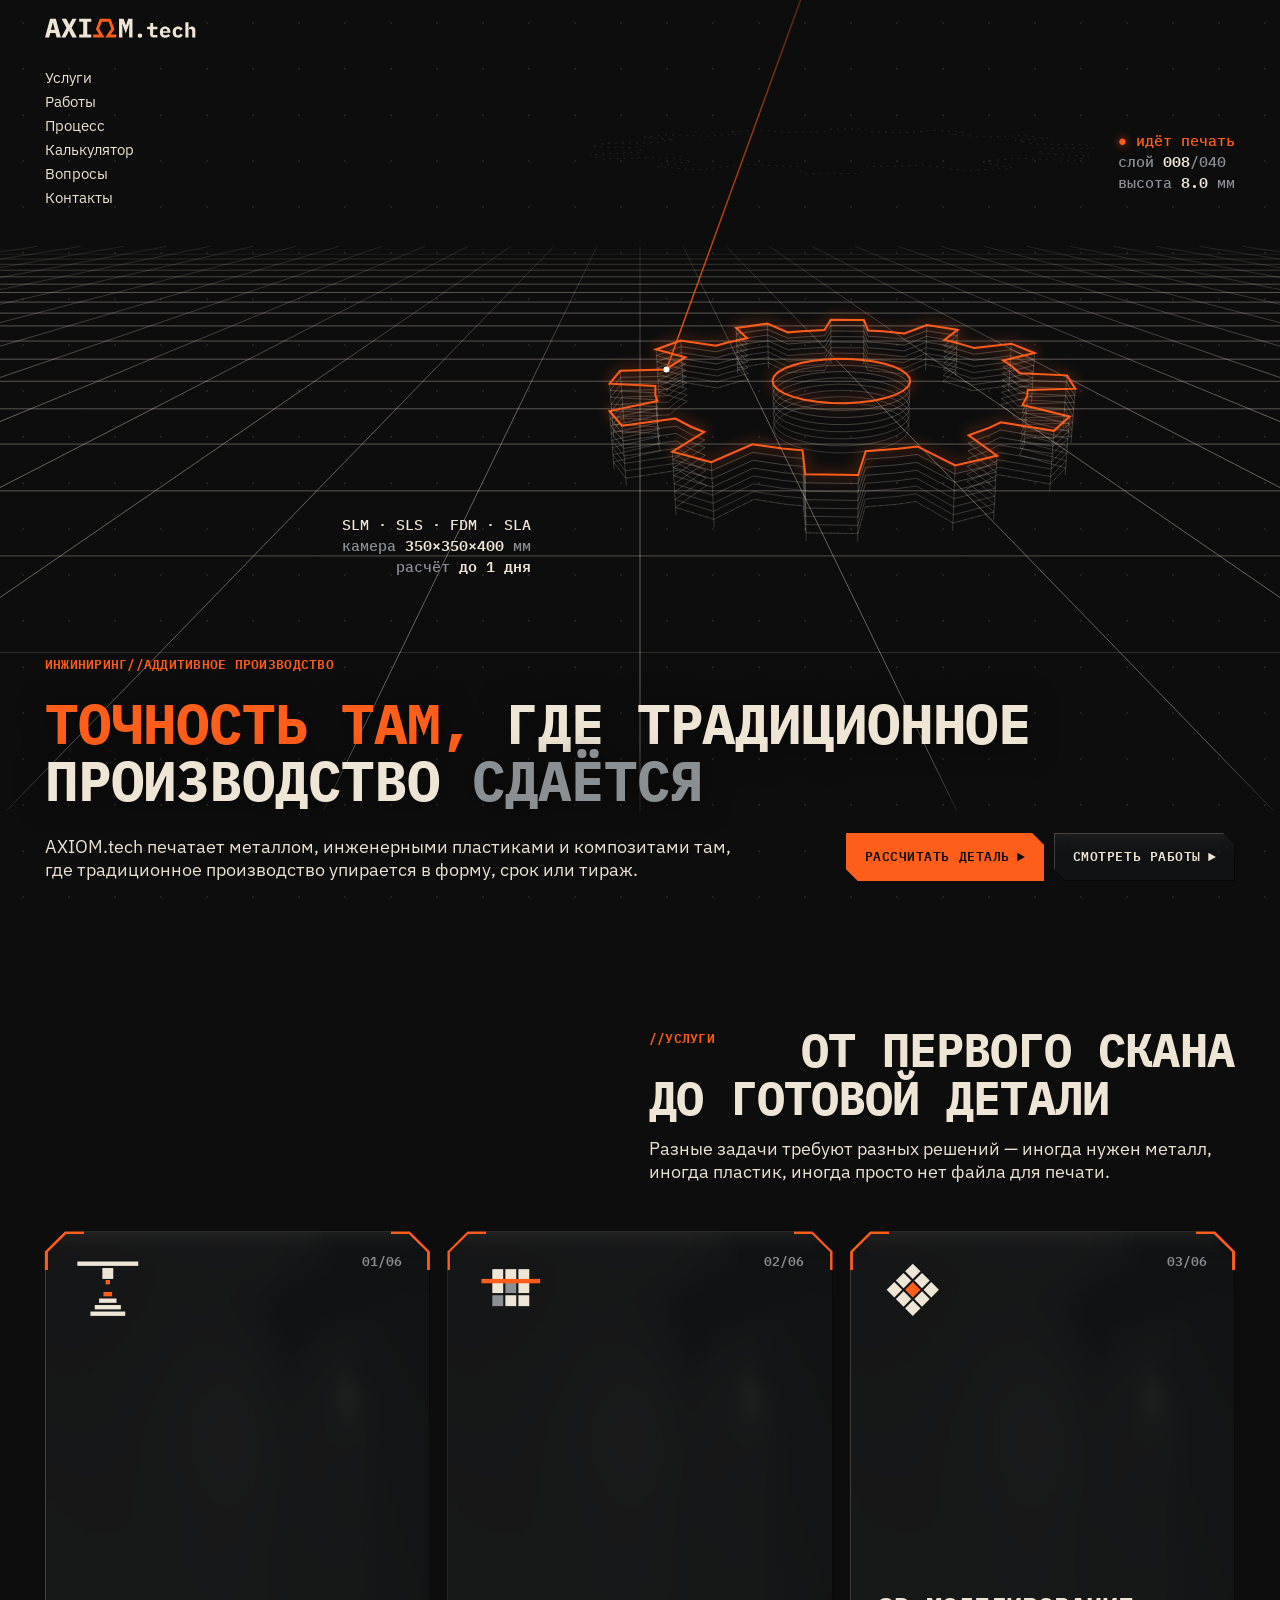
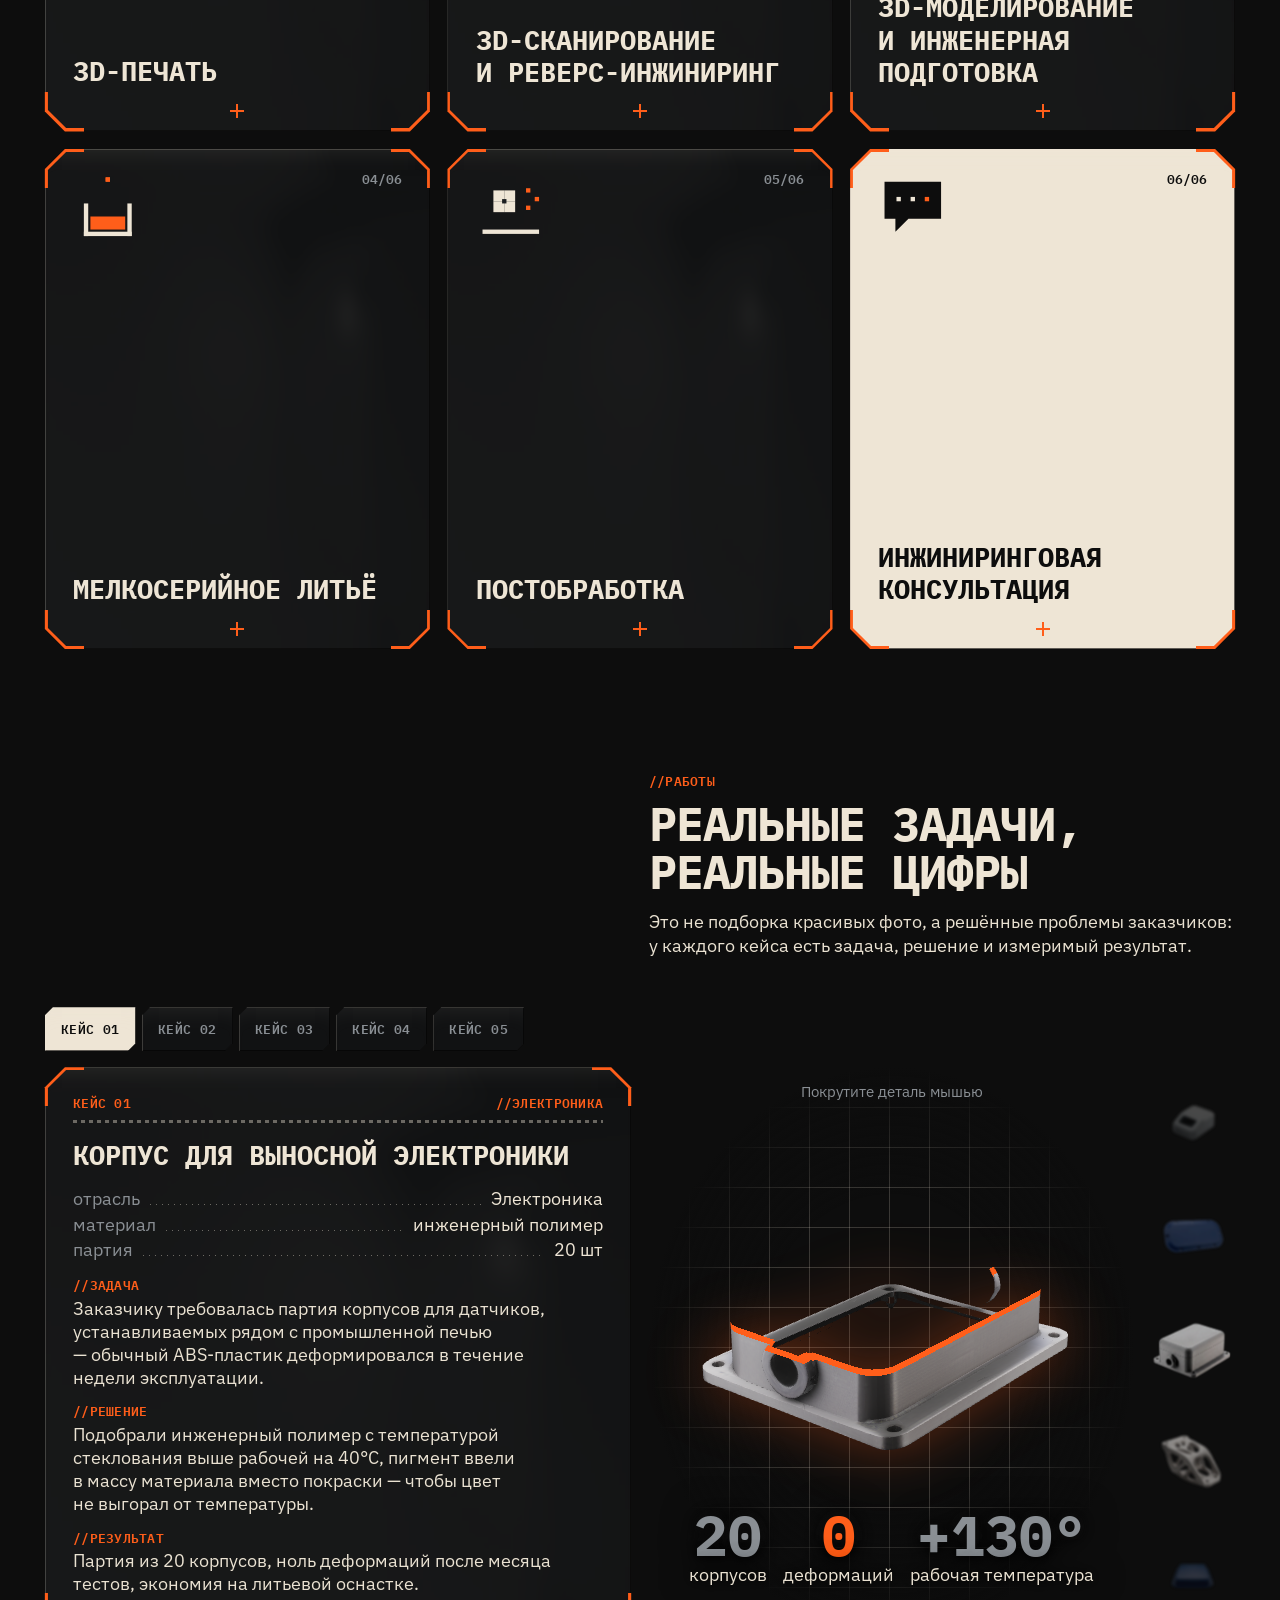
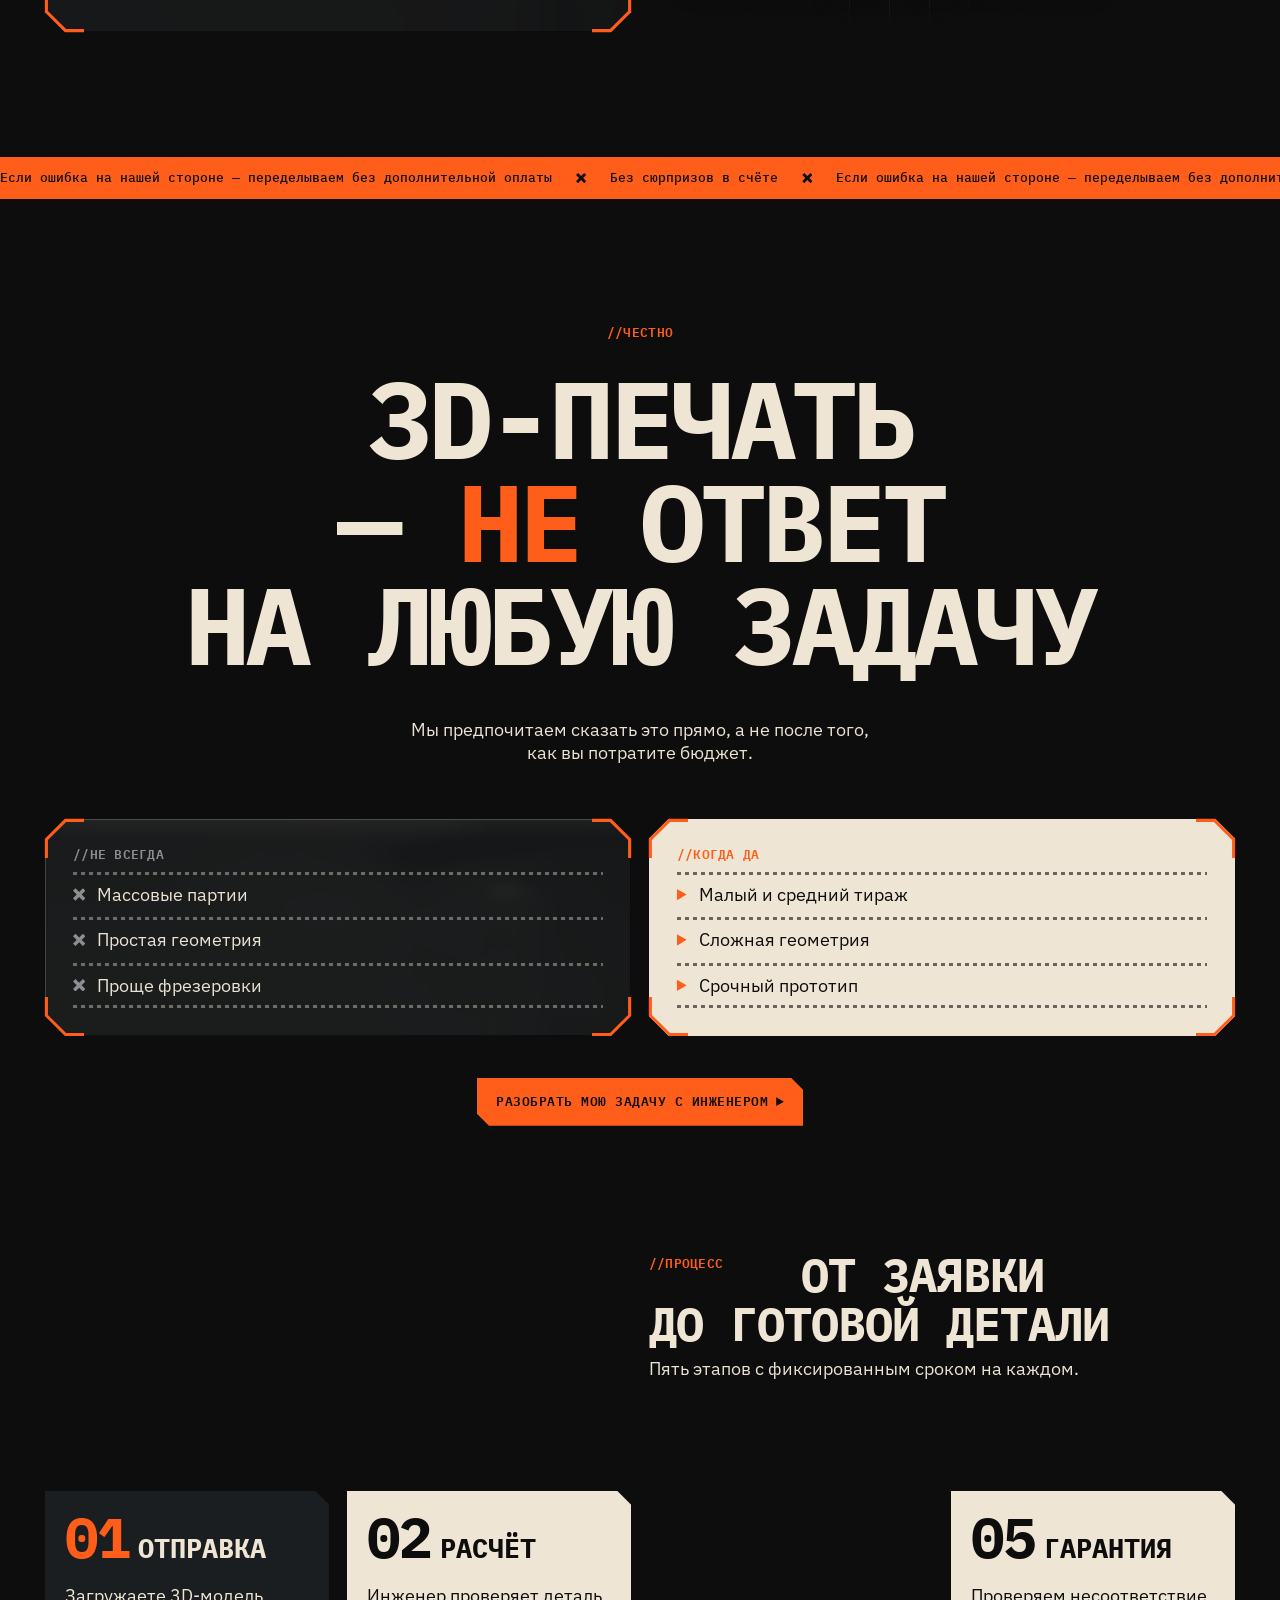
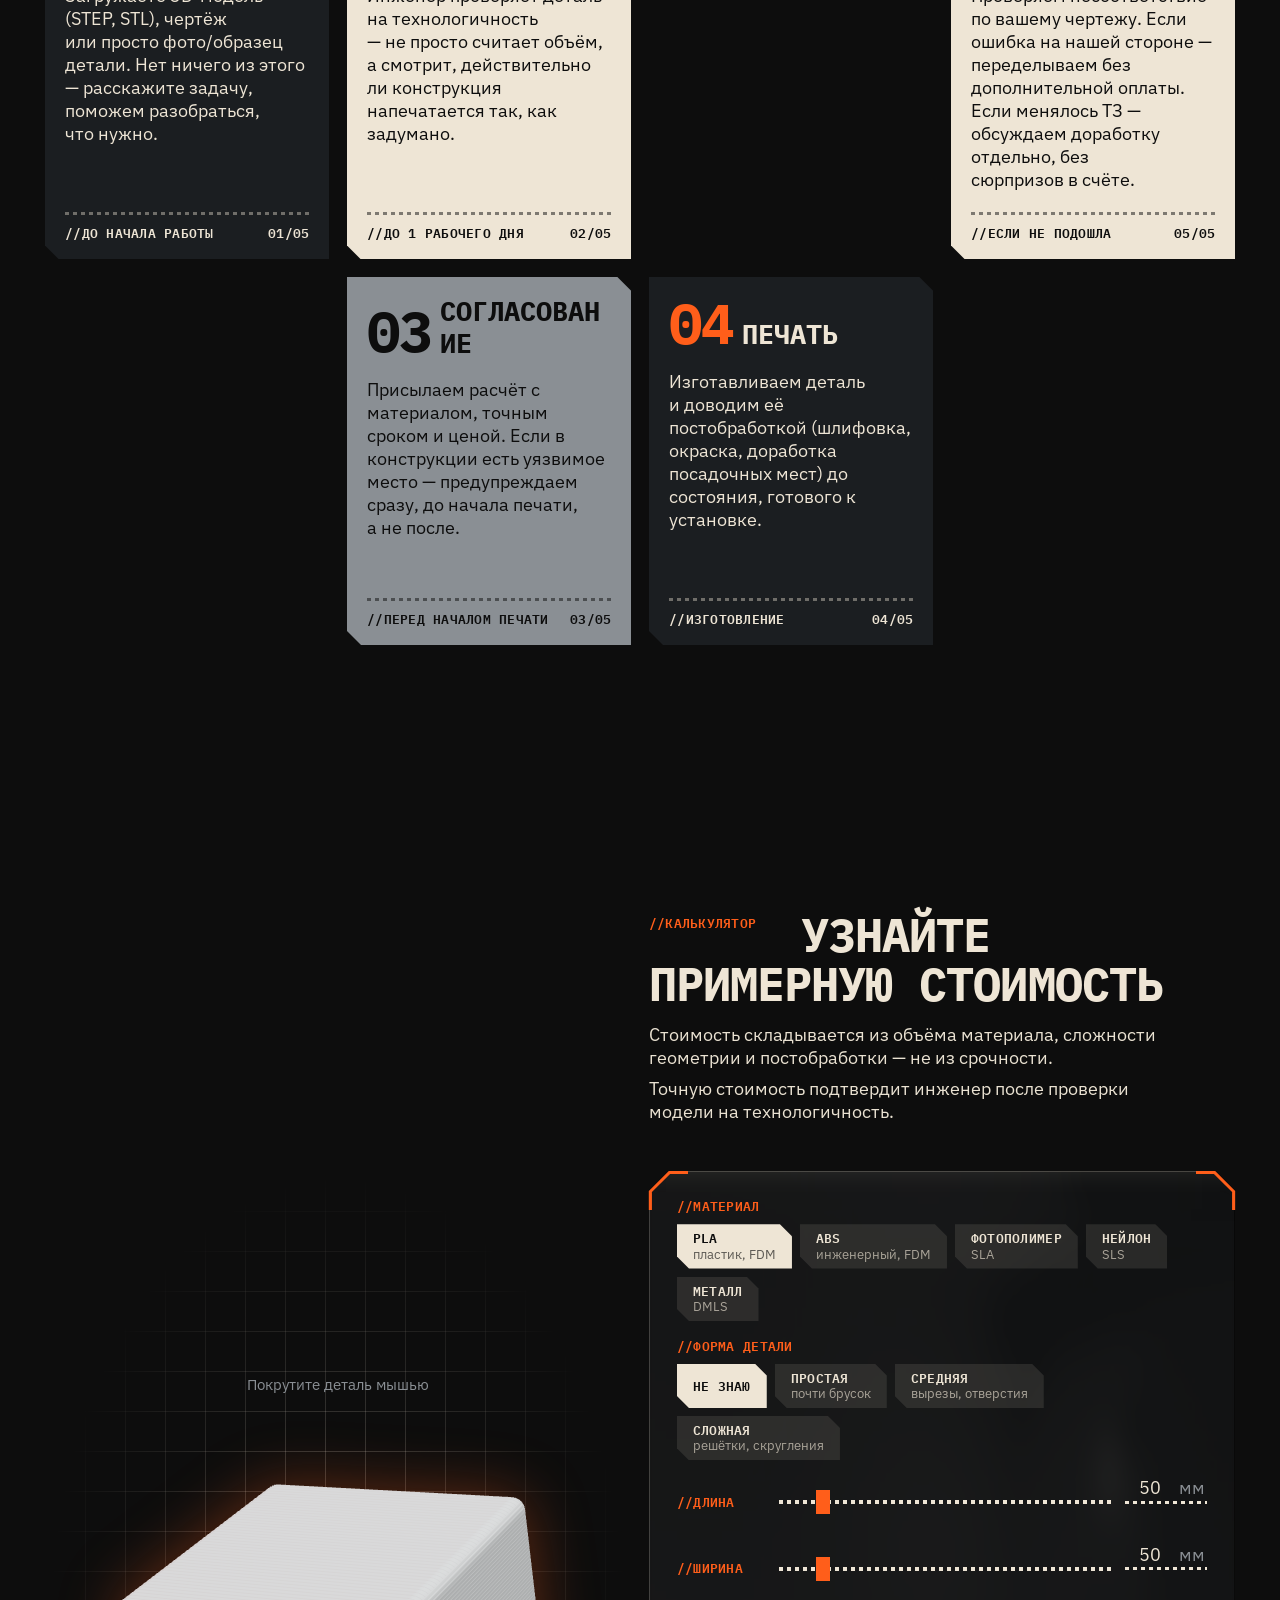
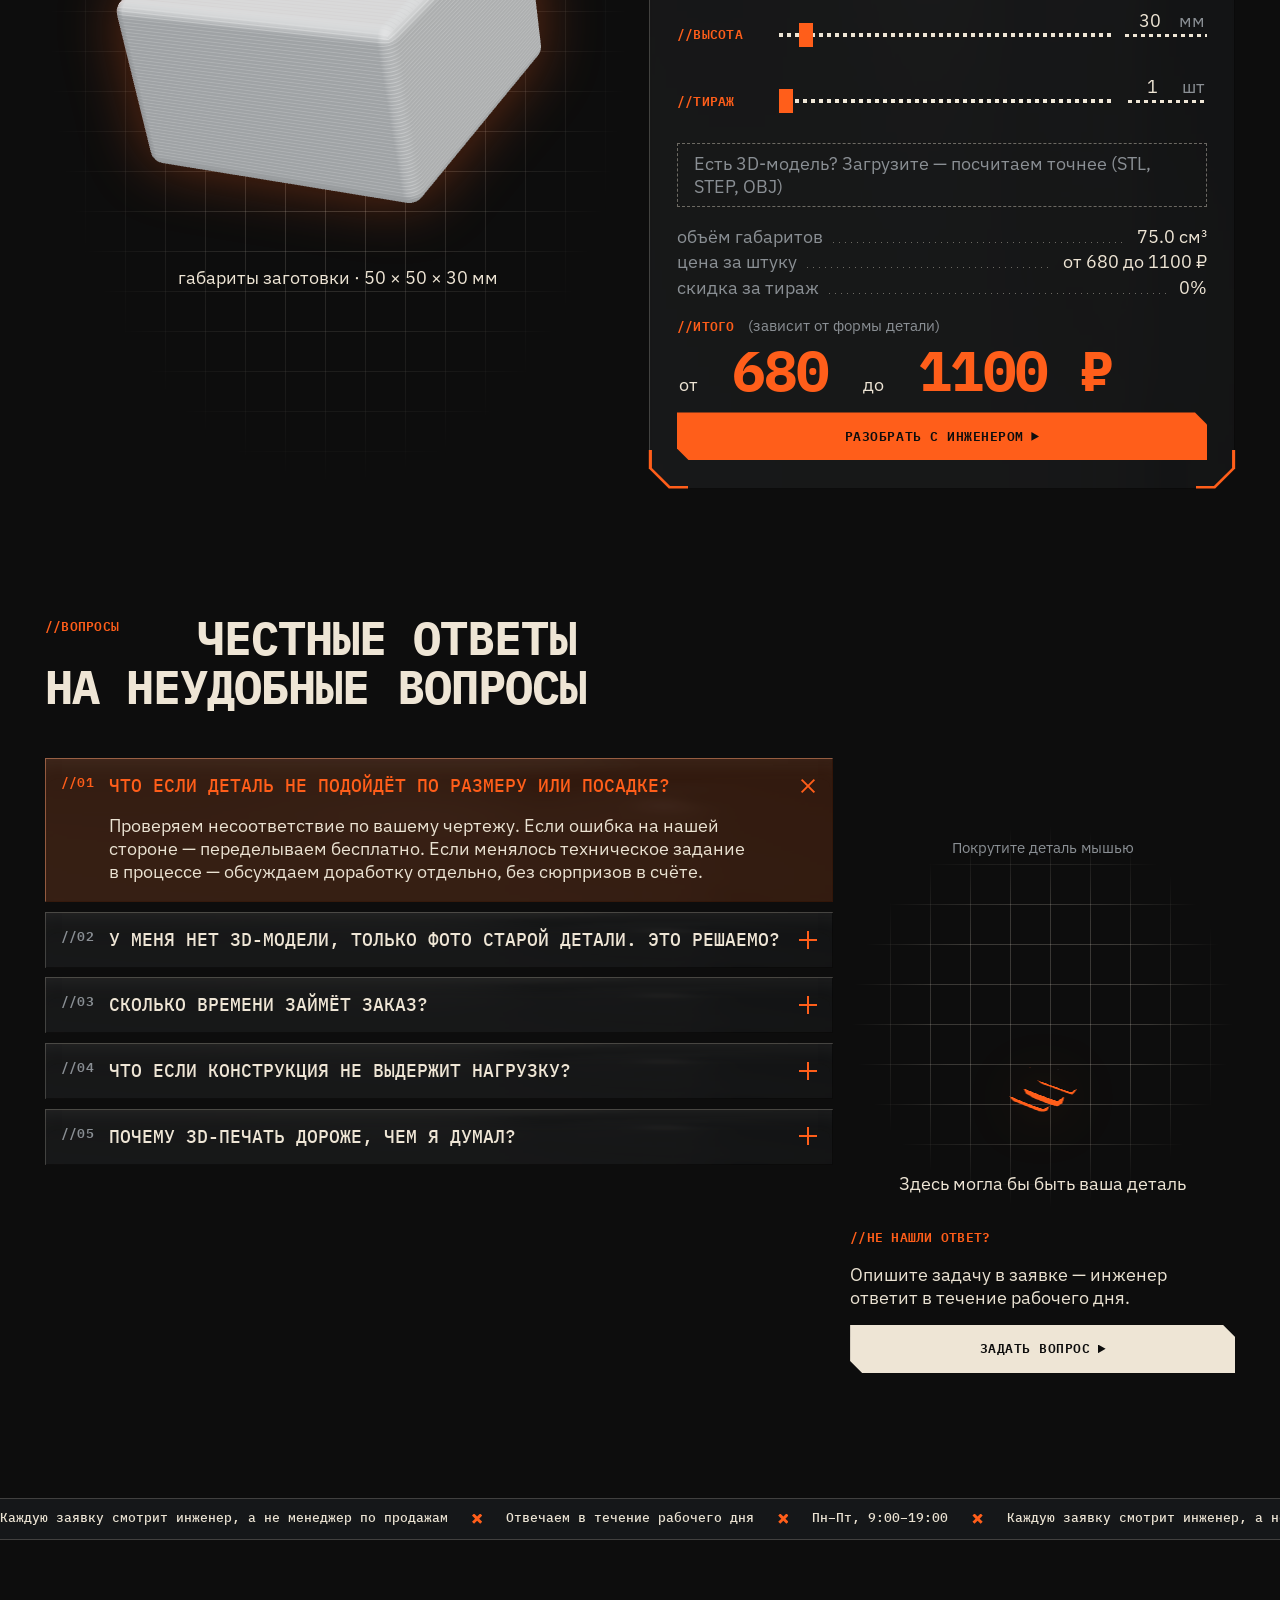
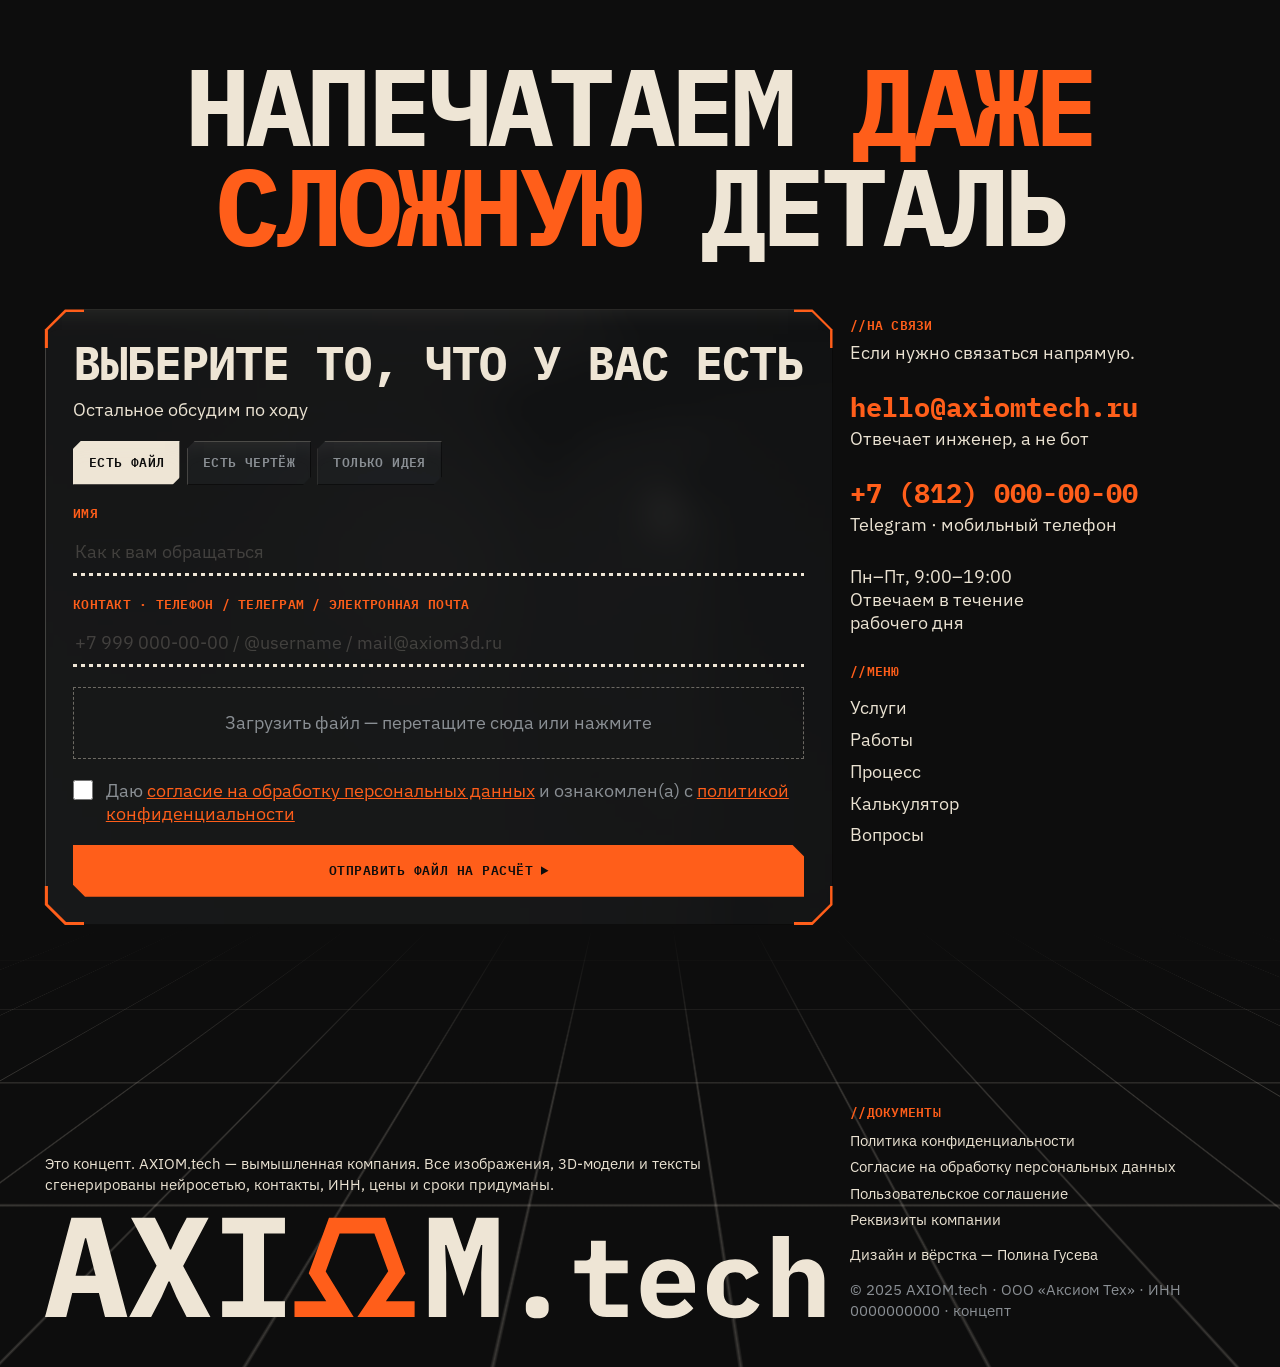
==== index.html @ 328786f1 "Square share thumbnail, smaller inactive wheel items, Lenis limit refresh - index.html/assets: Teleg" ====
<!DOCTYPE html>
<html lang="ru">
<head>
  <meta charset="utf-8">
  <meta name="viewport" content="width=device-width, initial-scale=1">
  <title>AXIOM.tech —&nbsp;3D-печать и&nbsp;аддитивное производство на&nbsp;заказ</title>
  <meta name="description" content="Печатаем металлом, инженерными пластиками и композитами там, где традиционное производство сдаётся. SLM, SLS, FDM, SLA. Расчёт за день.">
  <meta name="theme-color" content="#0d0d0d">
  <meta property="og:type" content="website">
  <meta property="og:site_name" content="AXIOM.tech">
  <meta property="og:locale" content="ru_RU">
  <meta property="og:title" content="AXIOM.tech — 3D-печать и аддитивное производство на заказ">
  <meta property="og:description" content="Печатаем металлом, инженерными пластиками и композитами там, где традиционное производство сдаётся. Расчёт за день.">
  <meta property="og:url" content="https://applehead13.github.io/axiom.tech/">
  <meta property="og:image" content="https://applehead13.github.io/axiom.tech/assets/img/og-square.png">
  <meta property="og:image:type" content="image/png">
  <meta property="og:image:width" content="300">
  <meta property="og:image:height" content="300">
  <meta name="twitter:card" content="summary">
  <meta name="twitter:image" content="https://applehead13.github.io/axiom.tech/assets/img/og-square.png">
  <link rel="icon" href="assets/favicon.ico?v=2">
  <link rel="apple-touch-icon" href="assets/img/apple-touch-icon.png?v=2">
  <link rel="preload" href="assets/fonts/plex-sans-400-cyrillic.woff2" as="font" type="font/woff2" crossorigin><link rel="preload" href="assets/fonts/plex-mono-700-cyrillic.woff2" as="font" type="font/woff2" crossorigin><link rel="stylesheet" href="assets/fonts/fonts.css">
  <link rel="stylesheet" href="css/brackets.css">
  <link rel="stylesheet" href="css/progress.css">
<link rel="stylesheet" href="lib/lenis.css">
  <link rel="stylesheet" href="css/cursor.css?v=4">
  <link rel="stylesheet" href="style.css?v=345">
  <script>document.documentElement.classList.add('js');</script>
</head>
<body>
<div class="noise" aria-hidden="true"></div>

<header class="top" id="top">
  <div class="wrap top__in">
    <a class="logo" href="#hero" aria-label="AXIOM.tech"><img src="assets/img/logo-full.svg" alt="" width="135" height="31"></a>
    <!-- Меню столбиком справа, как в основной версии -->
    <nav class="nav" aria-label="Основное меню">
      <a href="#services">Услуги</a><a href="#cases">Работы</a><a href="#process">Процесс</a><a href="#calculator">Калькулятор</a><a href="#faq">Вопросы</a><a href="#order">Контакты</a>
    </nav>
    <button class="burger" type="button" aria-label="Меню" aria-expanded="false"><i></i></button>
  </div>
</header>
<nav class="mmenu" aria-label="Меню">
  <a href="#services"><span>01</span>Услуги</a><a href="#cases"><span>02</span>Работы</a><a href="#process"><span>03</span>Процесс</a><a href="#calculator"><span>04</span>Калькулятор</a><a href="#faq"><span>05</span>Вопросы</a><a href="#order"><span>06</span>Контакты</a>
  <div class="mmenu__cta"><a class="btn btn--o" href="tel:+78120000000">Позвонить</a><a class="btn" href="https://t.me/ppolinaguseva" target="_blank" rel="noopener">Telegram</a><a class="btn" href="mailto:hello@axiomtech.ru">Написать</a></div>
</nav>

<main>
  <!-- Первый экран: деталь печатается слой за слоем -->
  <section class="hero" id="hero" data-chapter="Главный экран">
    <canvas class="hero__canvas" id="printer" aria-hidden="true"></canvas><i class="hero__laser" aria-hidden="true"></i>
    <!-- Данные о печати и о производстве — одним блоком слева -->
    <div class="hero__hud" aria-hidden="true">
      <p><span class="live"><i class="live__dot" aria-hidden="true">●</i> идёт печать</span><br>слой <b id="hLayer">001</b>/<span id="hTotal">036</span><br>высота <b id="hZ">0.0</b> мм</p>
    </div>
    <div class="hero__spec" aria-hidden="true">
      <p><span class="hero__tech">SLM · SLS · FDM · SLA</span><br>камера <b>350×350×400</b> мм<br>расчёт <b>до&nbsp;1&nbsp;дня</b></p>
    </div>
    <div class="wrap hero__ui">
      <div class="hero__copy">
        <span class="label label--o">инжиниринг//аддитивное производство</span>
        <h1 class="hero__title" data-boot><span class="c-o">Точность там,</span> где&nbsp;традиционное производство <em>сдаётся</em></h1>
      </div>
      <div class="hero__side" data-fly style="--fy:30px">
        <p>AXIOM.tech печатает металлом, инженерными пластиками и&nbsp;композитами там, где&nbsp;традиционное производство упирается в&nbsp;форму, срок или&nbsp;тираж.</p>
        <div class="hero__ctas"><a class="btn btn--o" href="#order">Рассчитать деталь</a><a class="btn btn--line" href="#cases">Смотреть работы</a></div>
      </div>
    </div>
  </section>

  

  <!-- Услуги -->
  <section class="section wrap" id="services" data-chapter="Услуги">
    <div class="head-row">
      <h2 class="title title--r" data-tag="услуги" data-boot>От&nbsp;первого скана до&nbsp;готовой детали</h2>
      <p class="lead">Разные задачи требуют разных решений —&nbsp;иногда нужен металл, иногда пластик, иногда просто нет файла для&nbsp;печати.</p>
    </div>
    <div class="svc">
      <article class="hud svc__card" tabindex="0" style="--i:0">
        <div class="hud__in">
          <div class="svc__top"><span class="svc__ico" aria-hidden="true"><svg class="bk" viewBox="0 0 64 64"><rect class="cf" x="4" y="6" width="56" height="4"/><g class="a-slide"><rect class="cf" x="27" y="12" width="10" height="10"/><rect class="of" x="30" y="23" width="4" height="4"/></g><rect class="cf a-step" x="16" y="52" width="32" height="4"/><rect class="cf a-step a-d1" x="20" y="46" width="24" height="4"/><rect class="cf a-step a-d2" x="24" y="40" width="16" height="4"/><rect class="of a-step a-d3" x="28" y="34" width="8" height="4"/></svg></span><span class="svc__no">01/06</span></div>
          <div class="svc__body"><div class="svc__inner"><h3>3D-печать</h3><div class="svc__more"><div><p>Печатаем на&nbsp;промышленном оборудовании, а&nbsp;не&nbsp;на&nbsp;бытовых принтерах. Технологию подбираем под&nbsp;нагрузку и&nbsp;условия эксплуатации детали, а&nbsp;не&nbsp;под&nbsp;то, что&nbsp;случайно свободно в&nbsp;цеху.</p><ul><li><span>SLM</span><span class="lead-dots"></span><b>титан, алюминий, сталь</b></li><li><span>SLS</span><span class="lead-dots"></span><b>полиамид PA12</b></li><li><span>FDM</span><span class="lead-dots"></span><b>ABS, PETG, нейлон</b></li><li><span>SLA</span><span class="lead-dots"></span><b>точность до&nbsp;0.05&nbsp;мм</b></li><li><span>Камера</span><span class="lead-dots"></span><b>350×350×400&nbsp;мм</b></li></ul></div></div></div></div>
        </div>
      </article>
      <article class="hud svc__card" tabindex="0" style="--i:1">
        <div class="hud__in">
          <div class="svc__top"><span class="svc__ico" aria-hidden="true"><svg class="bk" viewBox="0 0 64 64"><rect class="cf" x="15" y="13" width="10" height="10"/><rect class="cf" x="27" y="13" width="10" height="10"/><rect class="cf" x="39" y="13" width="10" height="10"/><rect class="cf" x="15" y="25" width="10" height="10"/><rect class="gf" x="27" y="25" width="10" height="10"/><rect class="cf" x="39" y="25" width="10" height="10"/><rect class="gf" x="15" y="37" width="10" height="10"/><rect class="cf" x="27" y="37" width="10" height="10"/><rect class="cf" x="39" y="37" width="10" height="10"/><g class="a-scan"><rect class="of" x="5" y="22" width="54" height="4"/></g></svg></span><span class="svc__no">02/06</span></div>
          <div class="svc__body"><div class="svc__inner"><h3>3D-сканирование и&nbsp;реверс-инжиниринг</h3><div class="svc__more"><div><p>Когда есть только физический образец —&nbsp;изношенная деталь, деталь без&nbsp;чертежа, снятая с&nbsp;производства модель. Восстанавливаем геометрию до&nbsp;состояния, пригодного для&nbsp;печати или&nbsp;ЧПУ.</p><ul><li><span>Точность</span><span class="lead-dots"></span><b>до&nbsp;20&nbsp;мкм</b></li><li><span>Формат</span><span class="lead-dots"></span><b>STEP, STL, IGES</b></li><li><span>Габарит</span><span class="lead-dots"></span><b>до&nbsp;1.5&nbsp;м</b></li></ul></div></div></div></div>
        </div>
      </article>
      <article class="hud svc__card" tabindex="0" style="--i:2">
        <div class="hud__in">
          <div class="svc__top"><span class="svc__ico" aria-hidden="true"><svg class="bk" viewBox="0 0 64 64"><g class="a-spin" style="transform-origin:32px 32px;transform:rotate(45deg)"><rect class="cf" x="15" y="15" width="10" height="10"/><rect class="cf" x="27" y="15" width="10" height="10"/><rect class="cf" x="39" y="15" width="10" height="10"/><rect class="cf" x="15" y="27" width="10" height="10"/><rect class="of" x="27" y="27" width="10" height="10"/><rect class="cf" x="39" y="27" width="10" height="10"/><rect class="cf" x="15" y="39" width="10" height="10"/><rect class="cf" x="27" y="39" width="10" height="10"/><rect class="cf" x="39" y="39" width="10" height="10"/></g></svg></span><span class="svc__no">03/06</span></div>
          <div class="svc__body"><div class="svc__inner"><h3>3D-моделирование и&nbsp;инженерная подготовка</h3><div class="svc__more"><div><p>Строим модель по&nbsp;чертежу, эскизу или&nbsp;фото. Отдельно —&nbsp;топологическая оптимизация: убираем материал там, где&nbsp;он&nbsp;не&nbsp;несёт нагрузки, снижая вес детали без&nbsp;потери прочности.</p><ul><li><span>CAD</span><span class="lead-dots"></span><b>SolidWorks, Fusion 360</b></li><li><span>Срок</span><span class="lead-dots"></span><b>1–3&nbsp;рабочих дня</b></li><li><span>Снижение веса</span><span class="lead-dots"></span><b>обычно 15–30%</b></li></ul></div></div></div></div>
        </div>
      </article>
      <article class="hud svc__card" tabindex="0" style="--i:3">
        <div class="hud__in">
          <div class="svc__top"><span class="svc__ico" aria-hidden="true"><svg class="bk" viewBox="0 0 64 64"><rect class="of a-drop" x="30" y="4" width="4" height="4"/><rect class="of a-drop a-d3" x="30" y="4" width="4" height="4"/><rect class="cf" x="10" y="28" width="4" height="30"/><rect class="cf" x="50" y="28" width="4" height="30"/><rect class="cf" x="10" y="54" width="44" height="4"/><rect class="of a-grow" x="16" y="40" width="32" height="12"/></svg></span><span class="svc__no">04/06</span></div>
          <div class="svc__body"><div class="svc__inner"><h3>Мелкосерийное литьё</h3><div class="svc__more"><div><p>Печатаем мастер-модель, снимаем силиконовую форму, льём партию. Разумно, когда тираж больше, чем&nbsp;печатать по&nbsp;одной, но&nbsp;мал для&nbsp;литья под&nbsp;давлением с&nbsp;металлической оснасткой.</p><ul><li><span>Партия</span><span class="lead-dots"></span><b>от&nbsp;50&nbsp;до&nbsp;500&nbsp;шт</b></li><li><span>Материалы</span><span class="lead-dots"></span><b>полиуретаны, эластомеры</b></li><li><span>Ресурс формы</span><span class="lead-dots"></span><b>~20–25&nbsp;отливок</b></li></ul></div></div></div></div>
        </div>
      </article>
      <article class="hud svc__card" tabindex="0" style="--i:4">
        <div class="hud__in">
          <div class="svc__top"><span class="svc__ico" aria-hidden="true"><svg class="bk" viewBox="0 0 64 64"><g class="a-spin" style="transform-origin:26px 26px"><rect class="cf" x="16" y="16" width="10" height="10"/><rect class="cf" x="26" y="16" width="10" height="10"/><rect class="cf" x="16" y="26" width="10" height="10"/><rect class="cf" x="26" y="26" width="10" height="10"/><rect class="bgf" x="24" y="24" width="4" height="4"/></g><rect class="of a-blink" x="46" y="14" width="4" height="4"/><rect class="of a-blink a-d1" x="54" y="22" width="4" height="4"/><rect class="of a-blink a-d2" x="46" y="30" width="4" height="4"/><rect class="cf" x="6" y="52" width="52" height="4"/></svg></span><span class="svc__no">05/06</span></div>
          <div class="svc__body"><div class="svc__inner"><h3>Постобработка</h3><div class="svc__more"><div><p>Деталь с&nbsp;принтера редко готова к&nbsp;установке без&nbsp;доработки. Доводим до&nbsp;состояния, в&nbsp;котором её&nbsp;можно сразу поставить в&nbsp;узел, а&nbsp;не&nbsp;откладывать «на&nbsp;потом».</p><ul><li><span>Шлифовка</span><span class="lead-dots"></span><b>и&nbsp;полировка</b></li><li><span>Окраска</span><span class="lead-dots"></span><b>RAL по&nbsp;каталогу</b></li><li><span>Доводка</span><span class="lead-dots"></span><b>посадочных мест</b></li></ul></div></div></div></div>
        </div>
      </article>
      <article class="hud svc__card svc__card--accent" tabindex="0" style="--i:5">
        <div class="hud__in">
          <div class="svc__top"><span class="svc__ico" aria-hidden="true"><svg class="bk" viewBox="0 0 64 64"><path class="cf" d="M6 8h52v34H28L16 54V42H6z"/><rect class="bgf a-hop" x="17" y="22" width="4" height="4"/><rect class="bgf a-hop a-d1" x="30" y="22" width="4" height="4"/><rect class="of a-hop a-d2" x="43" y="22" width="4" height="4"/></svg></span><span class="svc__no">06/06</span></div>
          <div class="svc__body"><div class="svc__inner"><h3>Инжиниринговая консультация</h3><div class="svc__more"><div><p>Иногда честный ответ —&nbsp;«вам&nbsp;это&nbsp;не&nbsp;нужно». Разбираем задачу до&nbsp;того, как&nbsp;вы&nbsp;потратите бюджет: подбор технологии, аудит номенклатуры, расчёт экономического эффекта внедрения.</p><ul><li><span>Первая консультация</span><span class="lead-dots"></span><b>бесплатно</b></li><li><span>Формат</span><span class="lead-dots"></span><b>звонок или&nbsp;очно</b></li></ul><a class="btn btn--o svc__cta" href="#order">Записаться на&nbsp;консультацию</a></div></div></div></div>
        </div>
      </article>
    </div>
  </section>

  <!-- Кейсы: досье -->
  <section class="section wrap" id="cases" data-chapter="Работы">
    <div class="head-row">
      <h2 class="title title--r" data-tag="работы" data-boot>Реальные задачи, реальные цифры<small>Это не&nbsp;подборка красивых фото, а&nbsp;решённые проблемы заказчиков: у&nbsp;каждого кейса есть задача, решение и&nbsp;измеримый результат.</small></h2>
    </div>
    <div class="dossier__tabs" role="tablist" id="caseTabs"></div>
    <div class="dossier" id="dossier">
      <article class="hud dossier__sheet"><div class="hud__in" id="caseSheet"></div></article>
      <figure class="dossier__stage brk" id="caseStage"></figure>
      <div class="dossier__thumbs" id="caseThumbs" data-lenis-prevent></div>
    </div>
  </section>

  <div class="ticker ticker--o ticker--rev" aria-hidden="true"><div class="ticker__track"><span>Если ошибка на&nbsp;нашей стороне —&nbsp;переделываем без&nbsp;дополнительной оплаты</span><span>Без&nbsp;сюрпризов в&nbsp;счёте</span><span>Если ошибка на&nbsp;нашей стороне —&nbsp;переделываем без&nbsp;дополнительной оплаты</span><span>Без&nbsp;сюрпризов в&nbsp;счёте</span><span>Если ошибка на&nbsp;нашей стороне —&nbsp;переделываем без&nbsp;дополнительной оплаты</span><span>Без&nbsp;сюрпризов в&nbsp;счёте</span><span>Если ошибка на&nbsp;нашей стороне —&nbsp;переделываем без&nbsp;дополнительной оплаты</span><span>Без&nbsp;сюрпризов в&nbsp;счёте</span></div></div>

  <!-- Честно -->
  <section class="mega wrap" id="honest" data-chapter="Честно">
    <div class="mega__float" data-depth="0.35" style="left:3%;top:12%" data-model="assets/models/case-2.glb" data-rim="0" aria-hidden="true"><img src="assets/img/case-2.png" alt="" loading="lazy"></div>
    <div class="mega__float" data-depth="-0.25" style="right:4%;top:6%" data-model="assets/models/case-1.glb" data-rim="1.1" aria-hidden="true"><img src="assets/img/case-1.png" alt="" loading="lazy"></div>
    <div class="mega__float" data-depth="0.5" style="left:10%;bottom:30%" data-model="assets/models/case-4.glb" data-rim="1.1" aria-hidden="true"><img src="assets/img/case-4.png" alt="" loading="lazy"></div>
    <div class="mega__float" data-depth="-0.4" style="right:8%;bottom:34%" data-model="assets/models/case-3.glb" data-rim=".15" aria-hidden="true"><img src="assets/img/case-3.png" alt="" loading="lazy"></div>
    <div class="mega__float" data-depth="0.3" style="left:44%;bottom:4%" data-model="assets/models/gear.glb" data-rim="1.1" aria-hidden="true"></div>
    <p class="label label--o" style="text-align:center;position:relative;z-index:3">//честно</p>
    <h2 class="mega__text" data-boot>3D-печать —&nbsp;<span class="o">не</span> ответ на&nbsp;любую задачу</h2>
    <p class="mega__sub">Мы&nbsp;предпочитаем сказать это&nbsp;прямо, а&nbsp;не&nbsp;после того, как&nbsp;вы&nbsp;потратите бюджет.</p>
    <div class="yesno">
      <div class="hud hud--no" data-fly style="--fx:-80px"><div class="hud__in"><span class="hud__tab" aria-hidden="true"><i></i><i></i><i></i><b></b></span><span class="label">//не&nbsp;всегда</span><ul><li>Массовые партии</li><li>Простая геометрия</li><li>Проще фрезеровки</li></ul></div></div>
      <div class="hud hud--yes hud--light" data-fly style="--fx:80px"><div class="hud__in"><span class="hud__tab" aria-hidden="true"><i></i><i></i><i></i><b></b></span><span class="label label--o">//когда да</span><ul><li>Малый и&nbsp;средний тираж</li><li>Сложная геометрия</li><li>Срочный прототип</li></ul></div></div>
    </div>
    <a class="btn btn--o" href="#order">Разобрать мою задачу с&nbsp;инженером</a>
  </section>

  <!-- Процесс: этапы по прокрутке -->
  <section class="proc" id="process" data-chapter="Процесс">
    <div class="proc__pin">
      <div class="wrap">
        <div class="head-row" style="margin-bottom:clamp(1rem,.5rem + 1.5vw,2.5rem)"><h2 class="title title--r" data-tag="процесс">От&nbsp;заявки до&nbsp;готовой детали<small>Пять этапов с&nbsp;фиксированным сроком на&nbsp;каждом.</small></h2></div>
        <div class="proc__list"><article class="hud"><div class="hud__in"><span class="hud__tab" aria-hidden="true"><i></i><i></i><i></i><b></b></span><span class="proc__no">01</span><h3>Отправка</h3><p>Загружаете 3D-модель (STEP, STL), чертёж или&nbsp;просто фото/образец детали. Нет ничего из&nbsp;этого —&nbsp;расскажите задачу, поможем разобраться, что&nbsp;нужно.</p><div class="hud__bar"><span>//до&nbsp;начала работы</span><span>01/05</span></div></div></article><article class="hud"><div class="hud__in"><span class="hud__tab" aria-hidden="true"><i></i><i></i><i></i><b></b></span><span class="proc__no">02</span><h3>Расчёт</h3><p>Инженер проверяет деталь на&nbsp;технологичность —&nbsp;не&nbsp;просто считает объём, а&nbsp;смотрит, действительно&nbsp;ли&nbsp;конструкция напечатается так, как&nbsp;задумано.</p><div class="hud__bar"><span>//до&nbsp;1&nbsp;рабочего дня</span><span>02/05</span></div></div></article><article class="hud"><div class="hud__in"><span class="hud__tab" aria-hidden="true"><i></i><i></i><i></i><b></b></span><span class="proc__no">03</span><h3>Согласование</h3><p>Присылаем расчёт с&nbsp;материалом, точным сроком и&nbsp;ценой. Если в&nbsp;конструкции есть уязвимое место —&nbsp;предупреждаем сразу, до&nbsp;начала печати, а&nbsp;не&nbsp;после.</p><div class="hud__bar"><span>//перед началом печати</span><span>03/05</span></div></div></article><article class="hud"><div class="hud__in"><span class="hud__tab" aria-hidden="true"><i></i><i></i><i></i><b></b></span><span class="proc__no">04</span><h3>Печать</h3><p>Изготавливаем деталь и&nbsp;доводим её&nbsp;постобработкой (шлифовка, окраска, доработка посадочных мест) до&nbsp;состояния, готового к&nbsp;установке.</p><div class="hud__bar"><span>//изготовление</span><span>04/05</span></div></div></article><article class="hud"><div class="hud__in"><span class="hud__tab" aria-hidden="true"><i></i><i></i><i></i><b></b></span><span class="proc__no">05</span><h3>Гарантия</h3><p>Проверяем несоответствие по&nbsp;вашему чертежу. Если ошибка на&nbsp;нашей стороне —&nbsp;переделываем без&nbsp;дополнительной оплаты. Если менялось ТЗ —&nbsp;обсуждаем доработку отдельно, без&nbsp;сюрпризов в&nbsp;счёте.</p><div class="hud__bar"><span>//если не&nbsp;подошла</span><span>05/05</span></div></div></article></div>
      </div>
    </div>
    <div class="proc__cards" id="procCards"></div>
  </section>

  <!-- Калькулятор -->
  <section class="section wrap" id="calculator" data-chapter="Калькулятор">
    <div class="head-row">
      <h2 class="title title--r" data-tag="калькулятор" data-boot>Узнайте примерную стоимость</h2>
      <p class="lead">Стоимость складывается из&nbsp;объёма материала, сложности геометрии и&nbsp;постобработки —&nbsp;не&nbsp;из&nbsp;срочности.</p>
      <p class="lead lead--2">Точную стоимость подтвердит инженер после проверки модели на&nbsp;технологичность.</p>
    </div>
    <div class="calc cc">
      <div class="cc__stage-box"><div class="cc__stage" id="ccStage"><span class="dossier__dim dossier__dim--t">Покрутите деталь мышью</span><svg id="ccCube" viewBox="0 0 400 300" aria-label="Габариты заготовки. Вращается мышью или пальцем" role="img"></svg><span class="cc__cap" id="ccDims"></span></div></div>
      <div class="hud cc__ctrl"><div class="hud__in">
        <div class="cc__field"><span class="cc__lab">//материал</span><div class="cc__chips" id="ccMats" role="group" aria-label="Материал"></div></div>
        <div class="cc__field"><span class="cc__lab">//форма детали</span><div class="cc__chips" id="ccShape" role="group" aria-label="Форма детали"></div></div>
        <div class="cc__dims">
<div class="cc__sl"><span class="cc__lab">//длина</span><input type="range" min="5" max="400" value="50" id="rL" aria-label="Длина, мм"><label class="cc__num"><input class="inp" type="number" min="1" inputmode="decimal" id="cL" value="50" aria-label="Длина, мм"><em>мм</em></label></div>
        <div class="cc__sl"><span class="cc__lab">//ширина</span><input type="range" min="5" max="400" value="50" id="rW" aria-label="Ширина, мм"><label class="cc__num"><input class="inp" type="number" min="1" inputmode="decimal" id="cW" value="50" aria-label="Ширина, мм"><em>мм</em></label></div>
        <div class="cc__sl"><span class="cc__lab">//высота</span><input type="range" min="5" max="400" value="30" id="rH" aria-label="Высота, мм"><label class="cc__num"><input class="inp" type="number" min="1" inputmode="decimal" id="cH" value="30" aria-label="Высота, мм"><em>мм</em></label></div>
        <div class="cc__sl"><span class="cc__lab">//тираж</span><input type="range" min="1" max="100" value="1" id="rQ" aria-label="Тираж, шт"><label class="cc__num"><input class="inp" type="number" min="1" inputmode="numeric" id="cQ" value="1" aria-label="Тираж, шт"><em>шт</em></label></div>
        </div>
        <label class="drop cc__drop" id="ccDrop"><input type="file" hidden id="ccFile" accept=".stl,.step,.stp,.obj,.3mf"><span id="ccDropText">Есть 3D-модель? Загрузите —&nbsp;посчитаем точнее (STL, STEP, OBJ)</span></label>
        <dl class="kv"><div><dt id="ccVolLab">объём габаритов</dt><i></i><dd id="cVol">0&nbsp;см³</dd></div><div><dt>цена за&nbsp;штуку</dt><i></i><dd id="cUnit">0&nbsp;₽</dd></div><div><dt>скидка за&nbsp;тираж</dt><i></i><dd id="cDisc">0%</dd></div></dl>
        <div class="cc__tot"><p class="calc__total"><span id="ccTotLab">//итого <i>(зависит от&nbsp;формы детали)</i></span><strong id="cTotal">0&nbsp;₽</strong></p><a class="btn btn--o" href="#order">Разобрать с&nbsp;инженером</a></div>
      </div></div>
    </div>
  </section>

  <!-- Вопросы -->
  <section class="section wrap" id="faq" data-chapter="Вопросы">
    <div class="head-row"><h2 class="title title--r" data-tag="вопросы" data-boot>Честные ответы на&nbsp;неудобные вопросы</h2></div>
    <div class="faq">
      <div class="faq__list">
<details open><summary><span class="label">//01</span><span>Что&nbsp;если деталь не&nbsp;подойдёт по&nbsp;размеру или&nbsp;посадке?</span><i></i></summary><p class="ans">Проверяем несоответствие по&nbsp;вашему чертежу. Если ошибка на&nbsp;нашей стороне —&nbsp;переделываем бесплатно. Если менялось техническое задание в&nbsp;процессе —&nbsp;обсуждаем доработку отдельно, без&nbsp;сюрпризов в&nbsp;счёте.</p></details>
<details><summary><span class="label">//02</span><span>У&nbsp;меня нет 3D-модели, только фото старой детали. Это&nbsp;решаемо?</span><i></i></summary><p class="ans">Да. Сканируем деталь или&nbsp;восстанавливаем геометрию по&nbsp;фото и&nbsp;замерам —&nbsp;дальше работаем как&nbsp;с&nbsp;обычным чертежом.</p></details>
<details><summary><span class="label">//03</span><span>Сколько времени займёт заказ?</span><i></i></summary><p class="ans">Зависит от&nbsp;сложности и&nbsp;материала —&nbsp;на&nbsp;этапе расчёта называем точный срок, а&nbsp;не&nbsp;диапазон «от&nbsp;и&nbsp;до».</p></details>
<details><summary><span class="label">//04</span><span>Что&nbsp;если конструкция не&nbsp;выдержит нагрузку?</span><i></i></summary><p class="ans">Скажем на&nbsp;этапе консультации, если конструкция вызывает сомнения по&nbsp;нагрузке, и&nbsp;предложим альтернативный материал или&nbsp;геометрию.</p></details>
<details><summary><span class="label">//05</span><span>Почему 3D-печать дороже, чем&nbsp;я&nbsp;думал?</span><i></i></summary><p class="ans">Скорее всего, вы&nbsp;сравниваете с&nbsp;ценой за&nbsp;штуку при&nbsp;серийном литье —&nbsp;но&nbsp;без&nbsp;учёта стоимости оснастки. Для&nbsp;партии до&nbsp;нескольких сотен штук печать почти всегда выгоднее по&nbsp;итоговой экономике.</p></details>
      </div>
      <aside class="hud faq__aside" data-fly style="--fx:60px"><div class="hud__in">
        <span class="hud__tab" aria-hidden="true"><i></i><i></i><i></i><b></b></span>
        <div class="faq__stage"><span class="dossier__dim">Покрутите деталь мышью</span><div class="viewer3d" id="faqGear" aria-label="3D-модель шестерни. Поворачивается мышью или пальцем"></div><span class="dossier__dim faq__cap">Здесь могла бы быть ваша деталь</span></div>
        <span class="label label--o">//не&nbsp;нашли ответ?</span>
        <p>Опишите задачу в&nbsp;заявке —&nbsp;инженер ответит в&nbsp;течение рабочего дня.</p>
        <a class="btn" href="#order">Задать вопрос</a>
      </div></aside>
    </div>
  </section>

  <div class="ticker " aria-hidden="true"><div class="ticker__track"><span>Каждую заявку смотрит инженер, а&nbsp;не&nbsp;менеджер по&nbsp;продажам</span><span>Отвечаем в&nbsp;течение рабочего дня</span><span>Пн–Пт, 9:00–19:00</span><span>Каждую заявку смотрит инженер, а&nbsp;не&nbsp;менеджер по&nbsp;продажам</span><span>Отвечаем в&nbsp;течение рабочего дня</span><span>Пн–Пт, 9:00–19:00</span><span>Каждую заявку смотрит инженер, а&nbsp;не&nbsp;менеджер по&nbsp;продажам</span><span>Отвечаем в&nbsp;течение рабочего дня</span><span>Пн–Пт, 9:00–19:00</span><span>Каждую заявку смотрит инженер, а&nbsp;не&nbsp;менеджер по&nbsp;продажам</span><span>Отвечаем в&nbsp;течение рабочего дня</span><span>Пн–Пт, 9:00–19:00</span></div></div>

  <!-- Заявка -->
  <section class="section wrap order" id="order" data-chapter="Контакты">
    <h2 class="order__mega" data-boot>Напечатаем <span>даже сложную</span> деталь</h2>
    <div class="order__grid">
    <form class="hud order__form" id="lead" novalidate data-fly><div class="hud__in">
      <span class="hud__tab" aria-hidden="true"><i></i><i></i><i></i><b></b></span>
      <h3 class="order__h">Выберите&nbsp;то,<span class="m-br"> </span>что&nbsp;у&nbsp;вас&nbsp;есть</h3>
      <p class="order__sub">Остальное обсудим по&nbsp;ходу</p>
      <div class="tabs" id="tabs"><button type="button" class="is-on" data-t="file">Есть файл</button><button type="button" data-t="drawing">Есть чертёж</button><button type="button" data-t="idea">Только идея</button></div>
      <label class="fld"><span>Имя</span><input class="inp" type="text" name="name" placeholder="Как к&nbsp;вам обращаться" autocomplete="name"></label>
      <label class="fld"><span>Контакт&nbsp;· телефон / телеграм / электронная почта</span><input class="inp" type="text" name="contact" placeholder="+7 999 000-00-00 / @username / mail@axiom3d.ru" autocomplete="off"></label>
      <label class="fld" id="idea" hidden><span>Идея</span><input class="inp" type="text" name="idea" placeholder="Кратко опишите вашу идею"></label>
      <label class="drop" id="drop"><input type="file" hidden id="file"><span id="dropText">Загрузить файл —&nbsp;перетащите сюда или&nbsp;нажмите</span></label>
      <label class="consent"><input type="checkbox" id="consent"><span>Даю <a href="#" target="_blank" rel="noopener">согласие на&nbsp;обработку персональных данных</a> и&nbsp;ознакомлен(а) с&nbsp;<a href="#" target="_blank" rel="noopener">политикой конфиденциальности</a></span></label>
      <button class="btn btn--o order__send" type="submit" id="send">Отправить файл на&nbsp;расчёт</button>
    </div></form>
    <aside class="order__info">
      <div><span class="label label--o">//на&nbsp;связи</span><p>Если нужно связаться напрямую.</p></div>
      <div><a class="order__big" href="mailto:hello@axiomtech.ru">hello@axiomtech.ru</a><p>Отвечает инженер, а&nbsp;не&nbsp;бот</p></div>
      <div><a class="order__big" href="tel:+78120000000">+7&nbsp;(812)&nbsp;000-00-00</a><p>Telegram · мобильный телефон</p></div>
      <div><p>Пн–Пт, 9:00–19:00<br>Отвечаем в&nbsp;течение рабочего дня</p></div>
      <nav class="order__menu" aria-label="Меню"><span class="label label--o">//меню</span><a href="#services">Услуги</a><a href="#cases">Работы</a><a href="#process">Процесс</a><a href="#calculator">Калькулятор</a><a href="#faq">Вопросы</a></nav>
    </aside>
    </div>
  </section>
</main>

<footer class="foot">
  <div class="foot__floor" aria-hidden="true"></div>
  <div class="wrap foot__stage">
    <div class="foot__main">
      <p class="foot__about">Это концепт. AXIOM.tech —&nbsp;вымышленная компания. Все изображения, 3D-модели и&nbsp;тексты сгенерированы нейросетью, контакты, ИНН, цены и&nbsp;сроки придуманы.</p>
      <div class="foot__logo" aria-hidden="true"><img src="assets/img/logo-full.svg" alt=""></div>
    </div>
    <div class="foot__info">
      <div class="foot__docs"><span class="label label--o">//документы</span><a href="#">Политика конфиденциальности</a><a href="#">Согласие на&nbsp;обработку персональных данных</a><a href="#">Пользовательское соглашение</a><a href="#">Реквизиты компании</a></div>
      <a class="foot__dev" href="https://t.me/ppolinaguseva" target="_blank" rel="noopener">Дизайн и&nbsp;вёрстка —&nbsp;Полина Гусева</a>
      <span class="foot__copy">© 2025 AXIOM.tech · ООО «Аксиом Тех» · ИНН 0000000000 · концепт</span>
    </div>
  </div>
</footer>

<script type="importmap">{ "imports": { "three": "./lib/three/three.module.min.js", "three/addons/": "./lib/three/addons/" } }</script>
<script src="lib/lenis.min.js"></script>
<script src="main.js?v=143"></script>
<script type="module" src="viewer3d.js?v=42"></script>
</body>
</html>
---- assets/fonts/fonts.css ----
/* IBM Plex Mono и IBM Plex Sans — SIL Open Font License 1.1; подключены локально */
/* cyrillic-ext */
@font-face {
  font-family: 'IBM Plex Mono';
  font-style: normal;
  font-weight: 400;
  font-display: swap;
  src: url(./plex-mono-400-cyrillic-ext.woff2) format('woff2');
  unicode-range: U+0460-052F, U+1C80-1C8A, U+20B4, U+2DE0-2DFF, U+A640-A69F, U+FE2E-FE2F;
}
/* cyrillic */
@font-face {
  font-family: 'IBM Plex Mono';
  font-style: normal;
  font-weight: 400;
  font-display: swap;
  src: url(./plex-mono-400-cyrillic.woff2) format('woff2');
  unicode-range: U+0301, U+0400-045F, U+0490-0491, U+04B0-04B1, U+2116;
}
/* latin-ext */
@font-face {
  font-family: 'IBM Plex Mono';
  font-style: normal;
  font-weight: 400;
  font-display: swap;
  src: url(./plex-mono-400-latin-ext.woff2) format('woff2');
  unicode-range: U+0100-02BA, U+02BD-02C5, U+02C7-02CC, U+02CE-02D7, U+02DD-02FF, U+0304, U+0308, U+0329, U+1D00-1DBF, U+1E00-1E9F, U+1EF2-1EFF, U+2020, U+20A0-20AB, U+20AD-20C4, U+2113, U+2C60-2C7F, U+A720-A7FF;
}
/* latin */
@font-face {
  font-family: 'IBM Plex Mono';
  font-style: normal;
  font-weight: 400;
  font-display: swap;
  src: url(./plex-mono-400-latin.woff2) format('woff2');
  unicode-range: U+0000-00FF, U+0131, U+0152-0153, U+02BB-02BC, U+02C6, U+02DA, U+02DC, U+0304, U+0308, U+0329, U+2000-206F, U+20AC, U+2122, U+2191, U+2193, U+2212, U+2215, U+FEFF, U+FFFD;
}
/* cyrillic-ext */
@font-face {
  font-family: 'IBM Plex Mono';
  font-style: normal;
  font-weight: 500;
  font-display: swap;
  src: url(./plex-mono-500-cyrillic-ext.woff2) format('woff2');
  unicode-range: U+0460-052F, U+1C80-1C8A, U+20B4, U+2DE0-2DFF, U+A640-A69F, U+FE2E-FE2F;
}
/* cyrillic */
@font-face {
  font-family: 'IBM Plex Mono';
  font-style: normal;
  font-weight: 500;
  font-display: swap;
  src: url(./plex-mono-500-cyrillic.woff2) format('woff2');
  unicode-range: U+0301, U+0400-045F, U+0490-0491, U+04B0-04B1, U+2116;
}
/* latin-ext */
@font-face {
  font-family: 'IBM Plex Mono';
  font-style: normal;
  font-weight: 500;
  font-display: swap;
  src: url(./plex-mono-500-latin-ext.woff2) format('woff2');
  unicode-range: U+0100-02BA, U+02BD-02C5, U+02C7-02CC, U+02CE-02D7, U+02DD-02FF, U+0304, U+0308, U+0329, U+1D00-1DBF, U+1E00-1E9F, U+1EF2-1EFF, U+2020, U+20A0-20AB, U+20AD-20C4, U+2113, U+2C60-2C7F, U+A720-A7FF;
}
/* latin */
@font-face {
  font-family: 'IBM Plex Mono';
  font-style: normal;
  font-weight: 500;
  font-display: swap;
  src: url(./plex-mono-500-latin.woff2) format('woff2');
  unicode-range: U+0000-00FF, U+0131, U+0152-0153, U+02BB-02BC, U+02C6, U+02DA, U+02DC, U+0304, U+0308, U+0329, U+2000-206F, U+20AC, U+2122, U+2191, U+2193, U+2212, U+2215, U+FEFF, U+FFFD;
}
/* cyrillic-ext */
@font-face {
  font-family: 'IBM Plex Mono';
  font-style: normal;
  font-weight: 600;
  font-display: swap;
  src: url(./plex-mono-600-cyrillic-ext.woff2) format('woff2');
  unicode-range: U+0460-052F, U+1C80-1C8A, U+20B4, U+2DE0-2DFF, U+A640-A69F, U+FE2E-FE2F;
}
/* cyrillic */
@font-face {
  font-family: 'IBM Plex Mono';
  font-style: normal;
  font-weight: 600;
  font-display: swap;
  src: url(./plex-mono-600-cyrillic.woff2) format('woff2');
  unicode-range: U+0301, U+0400-045F, U+0490-0491, U+04B0-04B1, U+2116;
}
/* latin-ext */
@font-face {
  font-family: 'IBM Plex Mono';
  font-style: normal;
  font-weight: 600;
  font-display: swap;
  src: url(./plex-mono-600-latin-ext.woff2) format('woff2');
  unicode-range: U+0100-02BA, U+02BD-02C5, U+02C7-02CC, U+02CE-02D7, U+02DD-02FF, U+0304, U+0308, U+0329, U+1D00-1DBF, U+1E00-1E9F, U+1EF2-1EFF, U+2020, U+20A0-20AB, U+20AD-20C4, U+2113, U+2C60-2C7F, U+A720-A7FF;
}
/* latin */
@font-face {
  font-family: 'IBM Plex Mono';
  font-style: normal;
  font-weight: 600;
  font-display: swap;
  src: url(./plex-mono-600-latin.woff2) format('woff2');
  unicode-range: U+0000-00FF, U+0131, U+0152-0153, U+02BB-02BC, U+02C6, U+02DA, U+02DC, U+0304, U+0308, U+0329, U+2000-206F, U+20AC, U+2122, U+2191, U+2193, U+2212, U+2215, U+FEFF, U+FFFD;
}
/* cyrillic-ext */
@font-face {
  font-family: 'IBM Plex Mono';
  font-style: normal;
  font-weight: 700;
  font-display: swap;
  src: url(./plex-mono-700-cyrillic-ext.woff2) format('woff2');
  unicode-range: U+0460-052F, U+1C80-1C8A, U+20B4, U+2DE0-2DFF, U+A640-A69F, U+FE2E-FE2F;
}
/* cyrillic */
@font-face {
  font-family: 'IBM Plex Mono';
  font-style: normal;
  font-weight: 700;
  font-display: swap;
  src: url(./plex-mono-700-cyrillic.woff2) format('woff2');
  unicode-range: U+0301, U+0400-045F, U+0490-0491, U+04B0-04B1, U+2116;
}
/* latin-ext */
@font-face {
  font-family: 'IBM Plex Mono';
  font-style: normal;
  font-weight: 700;
  font-display: swap;
  src: url(./plex-mono-700-latin-ext.woff2) format('woff2');
  unicode-range: U+0100-02BA, U+02BD-02C5, U+02C7-02CC, U+02CE-02D7, U+02DD-02FF, U+0304, U+0308, U+0329, U+1D00-1DBF, U+1E00-1E9F, U+1EF2-1EFF, U+2020, U+20A0-20AB, U+20AD-20C4, U+2113, U+2C60-2C7F, U+A720-A7FF;
}
/* latin */
@font-face {
  font-family: 'IBM Plex Mono';
  font-style: normal;
  font-weight: 700;
  font-display: swap;
  src: url(./plex-mono-700-latin.woff2) format('woff2');
  unicode-range: U+0000-00FF, U+0131, U+0152-0153, U+02BB-02BC, U+02C6, U+02DA, U+02DC, U+0304, U+0308, U+0329, U+2000-206F, U+20AC, U+2122, U+2191, U+2193, U+2212, U+2215, U+FEFF, U+FFFD;
}
/* cyrillic-ext */
@font-face {
  font-family: 'IBM Plex Sans';
  font-style: normal;
  font-weight: 400;
  font-stretch: 100%;
  font-display: swap;
  src: url(./plex-sans-400-cyrillic-ext.woff2) format('woff2');
  unicode-range: U+0460-052F, U+1C80-1C8A, U+20B4, U+2DE0-2DFF, U+A640-A69F, U+FE2E-FE2F;
}
/* cyrillic */
@font-face {
  font-family: 'IBM Plex Sans';
  font-style: normal;
  font-weight: 400;
  font-stretch: 100%;
  font-display: swap;
  src: url(./plex-sans-400-cyrillic.woff2) format('woff2');
  unicode-range: U+0301, U+0400-045F, U+0490-0491, U+04B0-04B1, U+2116;
}
/* latin-ext */
@font-face {
  font-family: 'IBM Plex Sans';
  font-style: normal;
  font-weight: 400;
  font-stretch: 100%;
  font-display: swap;
  src: url(./plex-sans-400-latin-ext.woff2) format('woff2');
  unicode-range: U+0100-02BA, U+02BD-02C5, U+02C7-02CC, U+02CE-02D7, U+02DD-02FF, U+0304, U+0308, U+0329, U+1D00-1DBF, U+1E00-1E9F, U+1EF2-1EFF, U+2020, U+20A0-20AB, U+20AD-20C4, U+2113, U+2C60-2C7F, U+A720-A7FF;
}
/* latin */
@font-face {
  font-family: 'IBM Plex Sans';
  font-style: normal;
  font-weight: 400;
  font-stretch: 100%;
  font-display: swap;
  src: url(./plex-sans-400-latin.woff2) format('woff2');
  unicode-range: U+0000-00FF, U+0131, U+0152-0153, U+02BB-02BC, U+02C6, U+02DA, U+02DC, U+0304, U+0308, U+0329, U+2000-206F, U+20AC, U+2122, U+2191, U+2193, U+2212, U+2215, U+FEFF, U+FFFD;
}
/* cyrillic-ext */
@font-face {
  font-family: 'IBM Plex Sans';
  font-style: normal;
  font-weight: 600;
  font-stretch: 100%;
  font-display: swap;
  src: url(./plex-sans-600-cyrillic-ext.woff2) format('woff2');
  unicode-range: U+0460-052F, U+1C80-1C8A, U+20B4, U+2DE0-2DFF, U+A640-A69F, U+FE2E-FE2F;
}
/* cyrillic */
@font-face {
  font-family: 'IBM Plex Sans';
  font-style: normal;
  font-weight: 600;
  font-stretch: 100%;
  font-display: swap;
  src: url(./plex-sans-600-cyrillic.woff2) format('woff2');
  unicode-range: U+0301, U+0400-045F, U+0490-0491, U+04B0-04B1, U+2116;
}
/* latin-ext */
@font-face {
  font-family: 'IBM Plex Sans';
  font-style: normal;
  font-weight: 600;
  font-stretch: 100%;
  font-display: swap;
  src: url(./plex-sans-600-latin-ext.woff2) format('woff2');
  unicode-range: U+0100-02BA, U+02BD-02C5, U+02C7-02CC, U+02CE-02D7, U+02DD-02FF, U+0304, U+0308, U+0329, U+1D00-1DBF, U+1E00-1E9F, U+1EF2-1EFF, U+2020, U+20A0-20AB, U+20AD-20C4, U+2113, U+2C60-2C7F, U+A720-A7FF;
}
/* latin */
@font-face {
  font-family: 'IBM Plex Sans';
  font-style: normal;
  font-weight: 600;
  font-stretch: 100%;
  font-display: swap;
  src: url(./plex-sans-600-latin.woff2) format('woff2');
  unicode-range: U+0000-00FF, U+0131, U+0152-0153, U+02BB-02BC, U+02C6, U+02DA, U+02DC, U+0304, U+0308, U+0329, U+2000-206F, U+20AC, U+2122, U+2191, U+2193, U+2212, U+2215, U+FEFF, U+FFFD;
}
/* cyrillic-ext */
@font-face {
  font-family: 'IBM Plex Sans';
  font-style: normal;
  font-weight: 700;
  font-stretch: 100%;
  font-display: swap;
  src: url(./plex-sans-700-cyrillic-ext.woff2) format('woff2');
  unicode-range: U+0460-052F, U+1C80-1C8A, U+20B4, U+2DE0-2DFF, U+A640-A69F, U+FE2E-FE2F;
}
/* cyrillic */
@font-face {
  font-family: 'IBM Plex Sans';
  font-style: normal;
  font-weight: 700;
  font-stretch: 100%;
  font-display: swap;
  src: url(./plex-sans-700-cyrillic.woff2) format('woff2');
  unicode-range: U+0301, U+0400-045F, U+0490-0491, U+04B0-04B1, U+2116;
}
/* latin-ext */
@font-face {
  font-family: 'IBM Plex Sans';
  font-style: normal;
  font-weight: 700;
  font-stretch: 100%;
  font-display: swap;
  src: url(./plex-sans-700-latin-ext.woff2) format('woff2');
  unicode-range: U+0100-02BA, U+02BD-02C5, U+02C7-02CC, U+02CE-02D7, U+02DD-02FF, U+0304, U+0308, U+0329, U+1D00-1DBF, U+1E00-1E9F, U+1EF2-1EFF, U+2020, U+20A0-20AB, U+20AD-20C4, U+2113, U+2C60-2C7F, U+A720-A7FF;
}
/* latin */
@font-face {
  font-family: 'IBM Plex Sans';
  font-style: normal;
  font-weight: 700;
  font-stretch: 100%;
  font-display: swap;
  src: url(./plex-sans-700-latin.woff2) format('woff2');
  unicode-range: U+0000-00FF, U+0131, U+0152-0153, U+02BB-02BC, U+02C6, U+02DA, U+02DC, U+0304, U+0308, U+0329, U+2000-206F, U+20AC, U+2122, U+2191, U+2193, U+2212, U+2215, U+FEFF, U+FFFD;
}
---- css/brackets.css ----
/* Угловые скобки: 4 уголка (TL, TR, BL, BR) фоном ::after. Цвет — модификатор .bk--orange / --cream / --ink.
   Плитка выдвинута на 1px за край карточки (inset:-1px), а линия толще и заходит за скос — иначе на дробных размерах
   между уголком и краем остаётся просвет заливки. Лишнее обрезает clip-path самой карточки. */
:root{
  --bk-orange: url("data:image/svg+xml,%3Csvg xmlns=%22http://www.w3.org/2000/svg%22 viewBox=%220 0 40 40%22 fill=%22none%22%3E%3Cpath transform=%22translate(0 0) scale(1 1)%22 d=%22M1.43 40V21.06L21.06 1.43H40%22 stroke=%22%23FF5E1A%22 stroke-width=%225%22/%3E%3C/svg%3E"), url("data:image/svg+xml,%3Csvg xmlns=%22http://www.w3.org/2000/svg%22 viewBox=%220 0 40 40%22 fill=%22none%22%3E%3Cpath transform=%22translate(40 0) scale(-1 1)%22 d=%22M1.43 40V21.06L21.06 1.43H40%22 stroke=%22%23FF5E1A%22 stroke-width=%225%22/%3E%3C/svg%3E"), url("data:image/svg+xml,%3Csvg xmlns=%22http://www.w3.org/2000/svg%22 viewBox=%220 0 40 40%22 fill=%22none%22%3E%3Cpath transform=%22translate(0 40) scale(1 -1)%22 d=%22M1.43 40V21.06L21.06 1.43H40%22 stroke=%22%23FF5E1A%22 stroke-width=%225%22/%3E%3C/svg%3E"), url("data:image/svg+xml,%3Csvg xmlns=%22http://www.w3.org/2000/svg%22 viewBox=%220 0 40 40%22 fill=%22none%22%3E%3Cpath transform=%22translate(40 40) scale(-1 -1)%22 d=%22M1.43 40V21.06L21.06 1.43H40%22 stroke=%22%23FF5E1A%22 stroke-width=%225%22/%3E%3C/svg%3E");
  --bk-cream: url("data:image/svg+xml,%3Csvg xmlns=%22http://www.w3.org/2000/svg%22 viewBox=%220 0 40 40%22 fill=%22none%22%3E%3Cpath transform=%22translate(0 0) scale(1 1)%22 d=%22M1.43 40V21.06L21.06 1.43H40%22 stroke=%22%23EAE2D2%22 stroke-width=%225%22/%3E%3C/svg%3E"), url("data:image/svg+xml,%3Csvg xmlns=%22http://www.w3.org/2000/svg%22 viewBox=%220 0 40 40%22 fill=%22none%22%3E%3Cpath transform=%22translate(40 0) scale(-1 1)%22 d=%22M1.43 40V21.06L21.06 1.43H40%22 stroke=%22%23EAE2D2%22 stroke-width=%225%22/%3E%3C/svg%3E"), url("data:image/svg+xml,%3Csvg xmlns=%22http://www.w3.org/2000/svg%22 viewBox=%220 0 40 40%22 fill=%22none%22%3E%3Cpath transform=%22translate(0 40) scale(1 -1)%22 d=%22M1.43 40V21.06L21.06 1.43H40%22 stroke=%22%23EAE2D2%22 stroke-width=%225%22/%3E%3C/svg%3E"), url("data:image/svg+xml,%3Csvg xmlns=%22http://www.w3.org/2000/svg%22 viewBox=%220 0 40 40%22 fill=%22none%22%3E%3Cpath transform=%22translate(40 40) scale(-1 -1)%22 d=%22M1.43 40V21.06L21.06 1.43H40%22 stroke=%22%23EAE2D2%22 stroke-width=%225%22/%3E%3C/svg%3E");
  --bk-ink: url("data:image/svg+xml,%3Csvg xmlns=%22http://www.w3.org/2000/svg%22 viewBox=%220 0 40 40%22 fill=%22none%22%3E%3Cpath transform=%22translate(0 0) scale(1 1)%22 d=%22M1.43 40V21.06L21.06 1.43H40%22 stroke=%22%2314171A%22 stroke-width=%225%22/%3E%3C/svg%3E"), url("data:image/svg+xml,%3Csvg xmlns=%22http://www.w3.org/2000/svg%22 viewBox=%220 0 40 40%22 fill=%22none%22%3E%3Cpath transform=%22translate(40 0) scale(-1 1)%22 d=%22M1.43 40V21.06L21.06 1.43H40%22 stroke=%22%2314171A%22 stroke-width=%225%22/%3E%3C/svg%3E"), url("data:image/svg+xml,%3Csvg xmlns=%22http://www.w3.org/2000/svg%22 viewBox=%220 0 40 40%22 fill=%22none%22%3E%3Cpath transform=%22translate(0 40) scale(1 -1)%22 d=%22M1.43 40V21.06L21.06 1.43H40%22 stroke=%22%2314171A%22 stroke-width=%225%22/%3E%3C/svg%3E"), url("data:image/svg+xml,%3Csvg xmlns=%22http://www.w3.org/2000/svg%22 viewBox=%220 0 40 40%22 fill=%22none%22%3E%3Cpath transform=%22translate(40 40) scale(-1 -1)%22 d=%22M1.43 40V21.06L21.06 1.43H40%22 stroke=%22%2314171A%22 stroke-width=%225%22/%3E%3C/svg%3E");
}
.bk--orange{ --bk-set: var(--bk-orange); }
.bk--cream{ --bk-set: var(--bk-cream); }
.bk--ink{ --bk-set: var(--bk-ink); }
.bk::after, .case__main::after, .case__stats::after { background-image: var(--bk-set); inset: -1px; }
.case { --bk-set: var(--bk-orange); }
.case--dark { --bk-set: var(--bk-ink); }
---- css/progress.css ----
/* Полоса «печати» внизу экрана */
#axprint{
  position:fixed; left:0; right:0; bottom:0;
  z-index:2147483000;               /* чуть ниже курсора (2147483647) */
  font-family:'IBM Plex Mono', ui-monospace, monospace;
  opacity:0;
  transform:translateY(100%);
  transition:opacity .4s ease, transform .4s ease;
}
#axprint.is-ready{ opacity:1; transform:translateY(0); }

.axp-bar{
  height:56px;
  display:flex; align-items:stretch;
  background:rgba(13,13,13,.9);
  backdrop-filter:blur(8px); -webkit-backdrop-filter:blur(8px);
  border-top:1px solid rgba(238,229,213,.1);
}

.axp-layer, .axp-chapter{
  display:flex; align-items:center; flex:none;
  padding:0 20px; white-space:nowrap;
  font-size:var(--fs-small); letter-spacing:.1em; text-transform:uppercase;
  color:rgba(238,229,213,.45);
}
.axp-layer b{ color:#EEE5D5; font-weight:500; font-variant-numeric:tabular-nums; margin:0 2px; }
.axp-layer span{ color:rgba(238,229,213,.35); }

.axp-status{
  display:inline-block; width:6px; height:6px; flex:none;
  background:#FF5E1A;
  margin-right:8px;
  animation:axp-pulse 1.1s ease-in-out infinite;
}
.axp-status-txt{ color:#EEE5D5; margin-right:12px; }
.axp-divider{ width:1px; height:14px; background:rgba(238,229,213,.15); margin-right:12px; flex:none; }

#axprint.is-idle .axp-status{ animation:none; background:rgba(238,229,213,.3); }
#axprint.is-idle .axp-status-txt{ color:rgba(238,229,213,.4); }

#axprint.is-complete .axp-status{ animation:none; background:#FF5E1A; }
#axprint.is-complete .axp-status-txt{ color:#FF5E1A; }

@keyframes axp-pulse{
  0%, 100%{ opacity:1; transform:scale(1); }
  50%{ opacity:.25; transform:scale(.65); }
}

.axp-chapter{ justify-content:flex-end; }
.axp-chapter__no{ color:#FF5E1A; font-variant-numeric:tabular-nums; margin-right:10px; flex:none; }
.axp-chapter__name{ color:#EEE5D5; max-width:220px; overflow:hidden; text-overflow:ellipsis; }

.axp-rail{ position:relative; flex:1; display:flex; align-items:center; min-width:0; }

.axp-segs{ position:relative; display:flex; gap:2px; width:100%; height:34px; }

.axp-seg{
  position:relative; flex:1; min-width:0;
  background:rgba(238,229,213,.08);
  border:0; padding:0; cursor:pointer; overflow:hidden;
}
.axp-seg__fill{
  position:absolute; left:0; top:0; bottom:0; width:0%;
  background:#FF5E1A;
  background-image:repeating-linear-gradient(45deg, rgba(0,0,0,.18) 0 3px, transparent 3px 6px);
  transition:width .15s linear;
}
.axp-seg__no{
  position:absolute; left:5px; right:5px; bottom:4px; z-index:2;
  font-size:var(--fs-label); letter-spacing:.04em; color:rgba(238,229,213,.4);
  white-space:nowrap; overflow:hidden; text-overflow:ellipsis;
  text-align:left;
  transition:color .2s ease;
}
.axp-seg.is-done .axp-seg__no{ color:rgba(13,13,13,.75); }
.axp-seg:hover .axp-seg__no{ color:#EEE5D5; }

.axp-head{
  position:absolute; top:-3px; left:0%;
  width:0; height:0;
  border-left:5px solid transparent;
  border-right:5px solid transparent;
  border-top:6px solid #EEE5D5;
  transform:translateX(-50%);
  transition:left .12s linear;
  pointer-events:none;
}

@media (max-width:760px){
  .axp-bar{ height:46px; }
  .axp-layer, .axp-chapter{ padding:0 12px; font-size:var(--fs-label); }
  .axp-segs{ height:26px; }
  .axp-seg__no{ display:none; }
  .axp-chapter__name{ display:none; }
}

@media (max-width:480px){
  .axp-status-txt, .axp-divider{ display:none; }
  .axp-status{ margin-right:0; }
}

@media (prefers-reduced-motion:reduce){
  .axp-seg__fill, .axp-head{ transition:none; }
  .axp-status{ animation:none; }
}
---- lib/lenis.css ----
html.lenis,
html.lenis body {
  height: auto;
}

.lenis:not(.lenis-autoToggle).lenis-stopped {
  overflow: clip;
}

.lenis [data-lenis-prevent],
.lenis [data-lenis-prevent-wheel],
.lenis [data-lenis-prevent-touch],
.lenis [data-lenis-prevent-vertical],
.lenis [data-lenis-prevent-horizontal] {
  overscroll-behavior: contain;
}

.lenis.lenis-smooth iframe {
  pointer-events: none;
}

.lenis.lenis-autoToggle {
  transition-property: overflow;
  transition-duration: 1ms;
  transition-behavior: allow-discrete;
}
---- css/cursor.css ----
/* Курсор-визир */
html.axc-on, html.axc-on *{ cursor:none !important; }
html.axc-native, html.axc-native *{ cursor:auto !important; }
html.axc-native #axc{ opacity:0 !important; }

#axc{
  --axc-ink:#EEE5D5;                      /* «рамка»: линии, уголки, координаты */
  --axc-line:rgba(238,229,213,0.15);
  --axc-orange:#FF5E1A;                   /* прицел — не меняется никогда */

  position:fixed; inset:0;
  pointer-events:none;
  z-index:2147483647;
  opacity:0;
  transition:opacity .25s ease;
}
#axc.is-on{ opacity:1; }

/* светлый участок — рамка становится тёмной */
#axc.is-light{
  --axc-ink:#0D0D0D;
  --axc-line:rgba(13,13,13,0.18);
}

@media (max-width:1023px){ #axc{ display:none !important; } }

.axc__v,.axc__h,.axc__dot,.axc__co,.axc__ret{ position:absolute; top:0; left:0; display:block; }

.axc__v{ width:1px; height:100%; margin-left:-.5px; background:var(--axc-line);
         transition:background-color .25s ease;
         will-change:transform; backface-visibility:hidden; }
.axc__h{ height:1px; width:100%; margin-top:-.5px;  background:var(--axc-line);
         transition:background-color .25s ease;
         will-change:transform; backface-visibility:hidden; }

/* перекрестие на истинной позиции — всегда оранжевое */
.axc__dot{ width:14px; height:14px; margin:-7px 0 0 -7px;
           color:var(--axc-orange); will-change:transform; }
.axc__dot svg{ display:block; width:100%; height:100%; }

.axc__co{
  font-family:'IBM Plex Mono', ui-monospace, monospace;
  font-size:var(--fs-label); line-height:9px; font-weight:400;
  letter-spacing:.06em; white-space:nowrap;
  color:var(--axc-ink); opacity:.55;
  font-variant-numeric:tabular-nums;
  font-feature-settings:"tnum" 1,"lnum" 1;
  -webkit-font-smoothing:antialiased;
  transition:color .25s ease;
  will-change:transform;
}

.axc__ret{
  width:40px; height:40px;
  color:var(--axc-ink);
  transition:color .2s ease;
  will-change:transform,width,height;
}
#axc.is-lock .axc__ret{ color:var(--axc-orange); }   /* захват — всегда оранжевый */
/* на оранжевом фоне оранжевые перекрестие и рамка захвата теряются — на нём и то, и другое белое */
#axc.is-onorange .axc__dot{ color:#fff; }
#axc.is-onorange.is-lock .axc__ret{ color:#fff; }

.axc__c{ position:absolute; width:20px; height:20px; }
.axc__c svg{ display:block; width:100%; height:100%; overflow:visible; }
.axc__c--tl{ top:-2px;    left:-2px; }
.axc__c--tr{ top:-2px;    right:-2px;  transform:scaleX(-1); }
.axc__c--br{ bottom:-2px; right:-2px;  transform:scale(-1,-1); }
.axc__c--bl{ bottom:-2px; left:-2px;   transform:scaleY(-1); }

/* Наведение на то, что нажимается: крестик с «пружиной» поворачивается в «×» и становится крупнее (линии, координаты и рамка в проекте скрыты) */
.axc__dot svg{ transition:transform .3s cubic-bezier(.34,1.56,.64,1); }
#axc.is-lock .axc__dot svg{ transform:rotate(45deg) scale(1.5); }
@media (prefers-reduced-motion:reduce){ .axc__dot svg{ transition:none; } }
---- style.css ----
/* ==========================================================================
   AXIOM.tech — версия 3: «пульт принтера» (HUD)
   Приёмы: HUD-панели со скошенными углами и служебными метками, огромные
   заголовки с маркером ▶, бегущие строки, досье кейсов, этапы по прокрутке,
   печатающаяся 3D-модель на первом экране, лучи лазера.
   Цвета и шрифты — фирменные; размеры текста и отступы — clamp.
   ========================================================================== */
:root {
  --bg: #0d0d0d;
  --panel: #151719;
  --panel-2: #1b1e21;
  --cream: #eee5d5;
  --cream-2: #eae2d2;
  --orange: #ff5e1a;
  --grey: #8a8f94;
  --steel: #b9bfc6;
  --line: rgba(238, 229, 213, 0.2);
  --line-2: rgba(238, 229, 213, 0.4);

  --font-mono: 'IBM Plex Mono', ui-monospace, Menlo, Consolas, monospace;
  --font-sans: 'IBM Plex Sans', ui-sans-serif, system-ui, 'Segoe UI', Arial, sans-serif;

  --fs-mega:  clamp(2.75rem, 1.2rem + 7vw, 11rem);
  --fs-h1:    clamp(2.125rem, 1.553rem + 2.441vw, 5.3125rem);
  --fs-h2:    clamp(1.75rem, 1.2rem + 2.2vw, 4.5rem);
  --fs-sub:   clamp(1.25rem, 1.074rem + 0.7512vw, 2.25rem);
  --fs-text:  clamp(1rem, 0.956rem + 0.1878vw, 1.25rem);
  --fs-small: clamp(0.875rem, 0.853rem + 0.0939vw, 1rem);
  --fs-label: clamp(0.72rem, 0.68rem + 0.15vw, 0.875rem);

  --gutter: clamp(1.25rem, 0.6064rem + 2.746vw, 5rem);
  --section-gap: clamp(4.5rem, 3rem + 6vw, 12rem);
  --card-pad: clamp(1.1rem, 0.8rem + 1.2vw, 2.25rem);
  --gap: clamp(0.625rem, 0.3rem + 1vw, 1.5rem);
  /* Межстрочный интервал: основа — обычный текст 130%; мельче текст — больше интервал, заголовки — плотнее */
  --lh-text: 1.3;
  --lh-small: 1.4;
  --lh-label: 1.45;
  --lh-sub: 1.2;
  --wrap: 2400px;
  --measure: 65ch;
  --cut: clamp(14px, 10px + 1vw, 28px);
  --ease: cubic-bezier(.16, .84, .44, 1);
}

*, *::before, *::after { box-sizing: border-box; }
[hidden] { display: none !important; }
html { -webkit-text-size-adjust: 100%; overflow-x: clip; }
body {
  margin: 0; overflow-x: clip;
  background: var(--bg);
  color: var(--cream);
  font: 400 var(--fs-text)/var(--lh-text) var(--font-sans);
  -webkit-font-smoothing: antialiased;
}
img, video, canvas { display: block; max-width: 100%; }
a { color: inherit; }
h1, h2, h3, p, ul, ol, dl, dd, figure { margin: 0; padding: 0; }
ul, ol { list-style: none; }
button, input, select { font: inherit; color: inherit; }
button { cursor: pointer; }
:focus-visible { outline: 2px solid var(--orange); outline-offset: 3px; }
::selection { background: var(--orange); color: var(--bg); }

/* Звёздная пыль: редкие точки по всему фону */
body::before {
  content: ''; position: fixed; inset: 0; z-index: -1; pointer-events: none;
  background-image: radial-gradient(rgba(238, 229, 213, 0.2) 1px, transparent 1.2px);
  background-size: 46px 46px;
  opacity: .5;
}
.noise { display: none; }

.wrap { width: 100%; max-width: var(--wrap); margin-inline: auto; padding-inline: var(--gutter); }
.label { font: 600 var(--fs-label)/1.4 var(--font-mono); letter-spacing: .02em; color: var(--grey); }
.label--o { color: var(--orange); }
.section { padding-top: var(--section-gap); position: relative; }

/* Заголовок с маркером ▶ */
.title {
  display: grid; grid-template-columns: auto minmax(0, 1fr); align-items: start; column-gap: .35em;
  font: 700 var(--fs-h2)/1.02 var(--font-mono); text-transform: uppercase; letter-spacing: -.02em;
  text-wrap: balance;
}
.title::before {
  content: ''; flex: none; width: .42em; height: .52em; margin-top: .22em;
  background: var(--orange); clip-path: polygon(0 0, 100% 50%, 0 100%);
}
.title small { grid-column: 2; display: block; margin-top: .9rem; font: 400 var(--fs-label)/var(--lh-small) var(--font-mono); text-transform: none; letter-spacing: 0; color: var(--grey); }
.head-row { display: grid; grid-template-columns: repeat(12, minmax(0, 1fr)); column-gap: var(--gap); row-gap: 1rem; margin-bottom: clamp(1.75rem, 1rem + 2.5vw, 4rem); align-items: end; }
.head-row .title { grid-column: 1 / 9; }
.head-row .lead { grid-column: 9 / 13; }
.lead { max-width: var(--measure); color: var(--cream-2); font-size: var(--fs-text); }
@media (max-width: 1000px) { .head-row .title, .head-row .lead { grid-column: 1 / -1; } }

/* --------------------------------------------------------------------------
   HUD-панель: рамка 1px со скошенными углами + служебная планка сверху
   -------------------------------------------------------------------------- */
.hud {
  --c: var(--cut);
  --frame: var(--line-2);
  position: relative;
  background: var(--frame);
  padding: 1px;
  clip-path: polygon(var(--c) 0, 100% 0, 100% calc(100% - var(--c)), calc(100% - var(--c)) 100%, 0 100%, 0 var(--c));
}
.hud__in {
  position: relative; height: 100%;
  background: var(--panel);
  clip-path: polygon(calc(var(--c) - .4px) 0, 100% 0, 100% calc(100% - var(--c) + .4px), calc(100% - var(--c) + .4px) 100%, 0 100%, 0 calc(var(--c) - .4px));
  padding: var(--card-pad);
}
/* «··· ▬» — планка в правом верхнем углу */
.hud__tab { position: absolute; top: 9px; right: calc(var(--c) + 10px); display: flex; align-items: center; gap: 6px; pointer-events: none; }
.hud__tab i { width: 3px; height: 3px; background: var(--line-2); }
.hud__tab b { width: clamp(28px, 2vw + 16px, 46px); height: 4px; background: var(--cream); }
/* Вертикальная подпись сбоку */
.hud__side { position: absolute; left: 8px; top: 50%; transform: translateY(-50%) rotate(180deg); writing-mode: vertical-rl; font: 500 10px/1 var(--font-mono); letter-spacing: .12em; color: var(--grey); text-transform: uppercase; pointer-events: none; }
/* Плашка-подпись снизу */
.hud__bar { display: flex; align-items: center; justify-content: space-between; gap: .75rem; min-height: 2.4rem; padding: .45rem .8rem; border: 1px solid var(--line-2); font: 500 var(--fs-label)/1.3 var(--font-mono); color: var(--cream-2); clip-path: polygon(0 0, calc(100% - 10px) 0, 100% 10px, 100% 100%, 0 100%); }
/* Внешние угловые скобки */
.brk { position: relative; }
.brk::after {
  content: ''; position: absolute; inset: -7px; pointer-events: none;
  --b: var(--cream);
  background:
    linear-gradient(var(--b), var(--b)) left top / 22px 2px, linear-gradient(var(--b), var(--b)) left top / 2px 22px,
    linear-gradient(var(--b), var(--b)) right bottom / 22px 2px, linear-gradient(var(--b), var(--b)) right bottom / 2px 22px;
  background-repeat: no-repeat;
}

/* Кнопки — светлая плашка со скосом и «>>» */
.btn {
  position: relative; display: inline-flex; align-items: center; justify-content: center; gap: .6em;   /* стрелки — на расстоянии обычного пробела от текста */
  min-height: 3rem; padding: .75rem 1.2rem; border: 0;
  background: var(--cream); color: var(--bg);
  font: 600 var(--fs-label)/1.2 var(--font-mono); text-transform: uppercase; letter-spacing: .04em; text-decoration: none;
  clip-path: polygon(0 0, calc(100% - 12px) 0, 100% 12px, 100% 100%, 12px 100%, 0 calc(100% - 12px));
  transition: background-color .2s, color .2s;
}
.btn::after { content: ''; flex: none; width: .6em; height: .68em; background: currentColor; clip-path: polygon(0 0, 100% 50%, 0 100%); transform-origin: 40% 50%; }      /* треугольник, как у пунктов «когда да»; цвет текста кнопки */
.btn:hover::after { animation: btnTri .7s cubic-bezier(.3, .7, .2, 1); }
@keyframes btnTri { to { transform: rotate(360deg); } }
@media (prefers-reduced-motion: reduce) { .btn:hover::after { animation: none; } }
.btn:hover { background: var(--orange); color: var(--bg); }
.btn--o { background: var(--orange); color: var(--bg); }
.btn--o:hover { background: var(--cream); }
.btn--line { background: transparent; color: var(--cream); box-shadow: inset 0 0 0 1px var(--line-2); clip-path: none; }
.btn--line:hover { background: var(--cream); color: var(--bg); }

/* --------------------------------------------------------------------------
   Шапка
   -------------------------------------------------------------------------- */
.top { position: fixed; inset: 0 0 auto 0; z-index: 70; transition: background-color .3s, backdrop-filter .3s; }
.top.is-solid { background: rgba(13, 13, 13, 0.8); backdrop-filter: blur(14px); -webkit-backdrop-filter: blur(14px); }
.top__in { display: flex; align-items: center; justify-content: space-between; gap: 1.5rem; min-height: 4rem; }
.logo { display: block; width: clamp(7.5rem, 6.2rem + .9vw, 9.5rem); aspect-ratio: 150 / 31; position: relative; flex: none; }
.logo img:first-child { width: 100%; height: 100%; }
.logo img + img { position: absolute; left: 28.67%; top: 25.8%; width: 14%; height: 54.8%; }
.nav { display: flex; gap: clamp(.75rem, .2rem + 1.4vw, 2.25rem); font: 500 var(--fs-label)/1 var(--font-mono); }
.nav a { text-decoration: none; color: var(--cream-2); padding: .6rem 0; transition: color .2s; }
.nav a::before { content: '('; color: var(--grey); } .nav a::after { content: ')'; color: var(--grey); }
.nav a:hover, .nav a.is-on { color: var(--orange); }
.top__right { display: flex; align-items: center; gap: 1rem; }
.burger { display: none; width: 2.75rem; height: 2.75rem; border: 0; background: none; position: relative; }
.burger i, .burger i::before, .burger i::after { position: absolute; left: 50%; width: 24px; height: 2px; margin-left: -12px; background: var(--cream); transition: transform .3s var(--ease), opacity .2s; }
.burger i { top: 50%; } .burger i::before, .burger i::after { content: ''; left: 0; margin: 0; } .burger i::before { top: -7px; } .burger i::after { top: 7px; }
.menu-open .burger i { background: transparent; } .menu-open .burger i::before { transform: translateY(7px) rotate(45deg); } .menu-open .burger i::after { transform: translateY(-7px) rotate(-45deg); }
.mmenu { position: fixed; inset: 0; z-index: 65; background: rgba(13, 13, 13, 0.9); display: none; flex-direction: column; justify-content: center; gap: .4rem; padding: 6rem var(--gutter) 3rem; }
.menu-open .mmenu { display: flex; }
.mmenu a { font: 700 clamp(1.75rem, 8vw, 3rem)/1.2 var(--font-mono); text-transform: uppercase; text-decoration: none; }
.mmenu a span { color: var(--orange); font-size: .45em; vertical-align: super; margin-right: .5rem; }
@media (max-width: 1000px) { .nav, .top__right .btn { display: none; } .burger { display: block; } }

/* --------------------------------------------------------------------------
   Первый экран: печатающаяся модель на перспективной сетке
   -------------------------------------------------------------------------- */
.hero { position: relative; min-height: max(44rem, 100svh); display: flex; flex-direction: column; justify-content: flex-end; overflow: hidden; }
.hero__canvas { position: absolute; inset: 0; width: 100%; height: 100%; }
.hero__ui { position: relative; z-index: 2; display: grid; grid-template-columns: repeat(12, minmax(0, 1fr)); column-gap: var(--gap); row-gap: 1.5rem; align-items: end; padding-block: 7rem clamp(2rem, 1rem + 3vw, 4rem); pointer-events: none; }
.hero__ui > * { pointer-events: auto; }
.hero__title { grid-column: 1 / 9; font: 700 var(--fs-h1)/1.02 var(--font-mono); text-transform: uppercase; letter-spacing: -.02em; text-wrap: balance; text-shadow: 0 2px 30px rgba(0, 0, 0, 0.6); }
.hero__title em { font-style: normal; color: var(--grey); }
.hero__side { grid-column: 9 / 13; display: grid; gap: 1rem; }
.hero__side p { color: var(--cream-2); font-size: var(--fs-small); line-height: var(--lh-small); }
.hero__ctas { display: flex; flex-wrap: wrap; gap: .6rem; }
.hero__hudl, .hero__hudr { position: absolute; z-index: 2; top: 6rem; font: 500 var(--fs-label)/var(--lh-small) var(--font-mono); color: var(--grey); }
.hero__hudl { left: var(--gutter); } .hero__hudr { right: var(--gutter); text-align: right; }
.hero__hudl b, .hero__hudr b { color: var(--cream); font-weight: 600; }
.hero__hudl .live { color: var(--orange); }
.hero__scroll { position: absolute; z-index: 2; left: 50%; bottom: 1rem; transform: translateX(-50%); font: 500 10px/1 var(--font-mono); color: var(--grey); letter-spacing: .2em; }
@media (max-width: 1000px) { .hero__title, .hero__side { grid-column: 1 / -1; } .hero__hudr { display: none; } }

/* --------------------------------------------------------------------------
   Бегущая строка
   -------------------------------------------------------------------------- */
.hero + .ticker { margin-top: 0; }
.ticker { position: relative; overflow: hidden; border-block: 1px solid var(--line); background: var(--panel); margin-top: var(--section-gap); }
.ticker__track { display: flex; width: max-content; animation: tick 40s linear infinite; }
.ticker span { white-space: nowrap; padding: .85rem 0; font: 500 var(--fs-label)/1 var(--font-mono); color: var(--cream-2); }
.ticker span::after { content: '✕'; color: var(--orange); margin: 0 1.5rem; }
.ticker--o { background: var(--orange); border-color: var(--orange); }
.ticker--o span { color: var(--bg); } .ticker--o span::after { color: var(--bg); }
.ticker--rev .ticker__track { animation-direction: reverse; }
@keyframes tick { to { transform: translateX(-50%); } }

/* --------------------------------------------------------------------------
   Услуги — сетка HUD-карточек
   -------------------------------------------------------------------------- */
.svc { display: grid; grid-template-columns: minmax(0, 1fr); gap: var(--gap); }
@media (min-width: 700px)  { .svc { grid-template-columns: repeat(2, minmax(0, 1fr)); } }
@media (min-width: 1200px) { .svc { grid-template-columns: repeat(3, minmax(0, 1fr)); } }
.svc .hud { transition: transform .5s var(--ease), --frame .3s; }
.svc .hud__in { display: flex; flex-direction: column; gap: 1rem; min-height: clamp(26rem, 20rem + 10vw, 34rem); padding-left: calc(var(--card-pad) + 14px); overflow: hidden; }
.svc__vis { position: relative; height: clamp(9rem, 6rem + 6vw, 14rem); display: grid; place-items: center; }
.svc__vis svg { width: auto; height: 82%; color: var(--cream-2); transition: opacity .4s, transform .6s var(--ease); }
.svc__vis img { position: absolute; inset: 0; width: 100%; height: 100%; object-fit: cover; opacity: 0; filter: grayscale(1) contrast(1.1); transform: scale(1.06); transition: opacity .5s, transform .8s var(--ease), filter .6s; clip-path: polygon(14px 0, 100% 0, 100% calc(100% - 14px), calc(100% - 14px) 100%, 0 100%, 0 14px); }
.svc .hud:hover .svc__vis img, .svc .hud:focus-within .svc__vis img { opacity: 1; transform: none; filter: grayscale(.2); }
.svc .hud:hover .svc__vis svg, .svc .hud:focus-within .svc__vis svg { opacity: 0; transform: scale(.9); }
.svc .hud:hover { --frame: var(--orange); }
.svc h3 { font: 700 var(--fs-sub)/var(--lh-sub) var(--font-mono); text-transform: uppercase; text-wrap: balance; }
.svc p { font-size: var(--fs-small); line-height: var(--lh-small); color: var(--cream-2); max-width: var(--measure); }
.svc ul { margin-top: auto; display: grid; gap: .1rem; }
.svc li { display: flex; justify-content: space-between; gap: .75rem; padding: .4rem 0; font: 400 var(--fs-label)/1.4 var(--font-mono); color: var(--grey); }
.svc li b { color: var(--cream); font-weight: 500; text-align: right; }
.svc li .lead-dots { flex: 1; border-bottom: 1px dotted var(--line-2); transform: translateY(-.35em); min-width: 1rem; }
.svc .hud--accent { --frame: var(--orange); }
.svc .hud--accent .hud__in { background: var(--orange); color: var(--bg); }
.svc .hud--accent p, .svc .hud--accent li, .svc .hud--accent li b, .svc .hud--accent .hud__side { color: var(--bg); }
.svc .hud--accent .lead-dots { border-color: rgba(13, 13, 13, 0.5); }
.svc .hud--accent svg { color: var(--bg); }
.svc .hud--accent .hud__tab b { background: var(--bg); }
.svc .hud--accent .hud__tab i { background: rgba(13, 13, 13, 0.5); }

/* --------------------------------------------------------------------------
   Досье кейсов
   -------------------------------------------------------------------------- */
.dossier__tabs { display: flex; flex-wrap: wrap; gap: .4rem; margin-bottom: 1rem; }
.dossier__tabs button { min-height: 2.75rem; padding: .5rem 1rem; border: 1px solid var(--line-2); background: none; font: 500 var(--fs-label)/1 var(--font-mono); color: var(--grey); clip-path: polygon(0 0, calc(100% - 10px) 0, 100% 10px, 100% 100%, 0 100%); transition: .2s; }
.dossier__tabs button:hover { color: var(--cream); border-color: var(--cream); }
.dossier__tabs button[aria-selected="true"] { background: var(--cream); border-color: var(--cream); color: var(--bg); }
.dossier { display: grid; grid-template-columns: repeat(12, minmax(0, 1fr)); gap: var(--gap); align-items: stretch; }
.dossier__sheet { grid-column: 1 / 6; }
.dossier__sheet .hud__in { display: flex; flex-direction: column; gap: 1rem; }
.dossier__head { display: flex; justify-content: space-between; gap: 1rem; align-items: center; padding: .55rem .8rem; border: 1px solid var(--line-2); font: 600 var(--fs-label)/1.3 var(--font-mono); text-transform: uppercase; clip-path: polygon(0 0, calc(100% - 12px) 0, 100% 12px, 100% 100%, 0 100%); }
.dossier__head span:last-child { color: var(--orange); }
.kv { display: grid; gap: .15rem; }
.kv div { display: flex; align-items: baseline; gap: .6rem; font: 400 var(--fs-label)/var(--lh-small) var(--font-mono); text-transform: uppercase; }
.kv dt { color: var(--grey); }
.kv i { flex: 1; border-bottom: 1px dotted var(--line-2); min-width: 1rem; }
.kv dd { color: var(--cream); text-align: right; }
.dossier__text { display: grid; gap: .9rem; }
.dossier__text b { display: block; font: 600 var(--fs-label)/1.3 var(--font-mono); color: var(--orange); margin-bottom: .2rem; }
.dossier__text p { font-size: var(--fs-small); line-height: var(--lh-small); color: var(--cream-2); }
.dossier__stage { grid-column: 6 / 11; position: relative; min-height: clamp(24rem, 18rem + 14vw, 38rem); display: grid; place-items: center; background:
  linear-gradient(var(--line) 1px, transparent 1px) 0 0 / 40px 40px, linear-gradient(90deg, var(--line) 1px, transparent 1px) 0 0 / 40px 40px; }
.dossier__stage::before { content: ""; position: absolute; inset: 0; z-index: 0; background: radial-gradient(closest-side, transparent 55%, var(--bg)); pointer-events: none; }      /* сетка видна в центре и растворяется к краям; деталь лежит выше (z-index 1) */
.dossier__img { position: relative; z-index: 1; max-width: 70%; max-height: 62%; width: auto; filter: drop-shadow(0 0 30px rgba(255, 94, 26, 0.35)); }
.dossier__stats { position: absolute; z-index: 2; inset: auto 1rem 1rem 1rem; display: flex; flex-wrap: wrap; gap: .6rem; }
.stat { padding: .55rem .8rem; background: rgba(13, 13, 13, 0.8); border: 1px solid var(--line-2); backdrop-filter: blur(8px); }
.stat b { display: block; font: 700 clamp(1.5rem, 1rem + 1.6vw, 2.75rem)/1 var(--font-mono); color: var(--orange); }
.stat span { font: 400 var(--fs-label)/1.3 var(--font-mono); color: var(--cream-2); }
.dossier__dim { position: absolute; z-index: 2; font: 500 10px/1 var(--font-mono); color: var(--grey); }
.dossier__dim--t { top: .9rem; left: 50%; transform: translateX(-50%); }
.dossier__dim--l { left: .8rem; top: 50%; transform: translateY(-50%) rotate(-90deg); }
.dossier__thumbs { grid-column: 11 / 13; display: flex; flex-direction: column; gap: var(--gap); }
.thumb { position: relative; flex: 1 1 0; min-height: 4.5rem; border: 1px solid var(--line-2); background: var(--panel); display: grid; place-items: center; padding: 12%; clip-path: polygon(12px 0, 100% 0, 100% calc(100% - 12px), calc(100% - 12px) 100%, 0 100%, 0 12px); transition: border-color .2s, background-color .2s; }
.thumb img { position: absolute; left: 14%; top: 12%; width: 72%; height: 64%; object-fit: contain; object-position: center; width: auto; filter: none; opacity: 1; transition: .3s; }
.thumb span { position: absolute; left: 8px; bottom: 6px; font: 500 10px/1 var(--font-mono); color: var(--grey); }
.thumb:hover img, .thumb[aria-current="true"] img { filter: none; opacity: 1; }
.thumb[aria-current="true"] { border-color: var(--orange); background: var(--panel-2); }
.scan-in { animation: scan .9s var(--ease) both; }
@keyframes scan { from { opacity: 0; transform: translateY(14px); filter: brightness(2); } to { opacity: 1; transform: none; filter: none; } }
@media (max-width: 1000px) {
  .dossier__sheet, .dossier__stage { grid-column: 1 / -1; }
  .dossier__stage { order: -1; min-height: 22rem; }
  .dossier__thumbs { display: none; }
}

/* --------------------------------------------------------------------------
   Честно: гигантский текст и летающие детали
   -------------------------------------------------------------------------- */
.mega { position: relative; padding-block: var(--section-gap); overflow: hidden; }
.mega__text { position: relative; z-index: 1; font: 700 var(--fs-mega)/.95 var(--font-mono); text-transform: uppercase; letter-spacing: -.04em; text-align: center; text-wrap: balance; }
.mega__text .o { color: var(--orange); }
.mega__float { position: absolute; z-index: 2; width: clamp(7rem, 4rem + 10vw, 18rem); pointer-events: none; will-change: transform; filter: drop-shadow(0 18px 40px rgba(0, 0, 0, 0.6)); }
.mega__sub { position: relative; z-index: 3; max-width: 46ch; margin: clamp(1.5rem, 1rem + 2vw, 3rem) auto 0; text-align: center; color: var(--cream-2); font-size: var(--fs-text); }
.yesno { display: grid; grid-template-columns: repeat(2, minmax(0, 1fr)); gap: var(--gap); margin-top: clamp(2rem, 1rem + 3vw, 4rem); position: relative; z-index: 3; }
.yesno li { display: flex; align-items: center; gap: .75rem; padding: .7rem 0; border-top: 1px dotted var(--line-2); font-size: var(--fs-text); }
.yesno li::before { content: '✕'; font: 700 .9em/1 var(--font-mono); color: var(--grey); }
.yesno .hud--yes li::before { content: '▶'; color: var(--orange); font-size: .7em; }
.yesno .hud--no li { color: var(--grey); }
.yesno .label { display: block; margin-bottom: .6rem; }
.mega .btn { position: relative; z-index: 3; display: flex; width: max-content; max-width: 100%; margin: clamp(1.5rem, 1rem + 2vw, 3rem) auto 0; }
@media (max-width: 700px) { .yesno { grid-template-columns: 1fr; } }

/* --------------------------------------------------------------------------
   Процесс: этапы меняются при прокрутке, деталь печатается слой за слоем
   -------------------------------------------------------------------------- */
.proc { position: relative; height: 420vh; }
.proc__pin { position: sticky; top: 0; height: 100svh; display: flex; flex-direction: column; justify-content: center; padding-top: 4rem; }
.proc__grid { display: grid; grid-template-columns: repeat(12, minmax(0, 1fr)); gap: var(--gap); align-items: center; }
.proc__rail { grid-column: 1 / 2; display: grid; gap: .5rem; justify-items: start; }
.proc__rail button { width: 2.75rem; height: 2.75rem; border: 1px solid var(--line-2); background: none; font: 600 var(--fs-label)/1 var(--font-mono); color: var(--grey); transition: .25s; }
.proc__rail button.is-done { color: var(--cream); border-color: var(--cream); }
.proc__rail button.is-on { background: var(--orange); border-color: var(--orange); color: var(--bg); }
.proc__card { grid-column: 2 / 7; }
.proc__card .hud__in { min-height: clamp(20rem, 16rem + 8vw, 28rem); display: flex; flex-direction: column; gap: 1rem; }
.proc__no { font: 700 clamp(3.5rem, 2rem + 6vw, 9rem)/.9 var(--font-mono); color: var(--orange); letter-spacing: -.04em; }
.proc__card h3 { font: 700 var(--fs-sub)/var(--lh-sub) var(--font-mono); text-transform: uppercase; }
.proc__card p { font-size: var(--fs-text); color: var(--cream-2); max-width: var(--measure); }
.proc__card .hud__bar { margin-top: auto; }
.proc__bed { grid-column: 7 / 13; position: relative; height: clamp(18rem, 12rem + 18vw, 34rem); }
.bed { position: absolute; left: 6%; right: 6%; bottom: 8%; height: 10px; background: var(--cream); clip-path: polygon(2% 0, 98% 0, 100% 100%, 0 100%); }
.bed::after { content: ''; position: absolute; left: 0; right: 0; top: 10px; height: 18px; background: repeating-linear-gradient(90deg, var(--line-2) 0 1px, transparent 1px 18px); }
.layers { position: absolute; left: 50%; bottom: calc(8% + 10px); width: 56%; transform: translateX(-50%); display: flex; flex-direction: column-reverse; align-items: center; }
.layer { height: clamp(26px, 16px + 2.2vw, 54px); background: var(--panel-2); border: 1px solid var(--line-2); transform: scaleX(0); transform-origin: left; transition: transform .7s var(--ease), background-color .3s; }
.layer.is-on { transform: scaleX(1); background: var(--cream); border-color: var(--cream); }
.layer.is-now { background: var(--orange); border-color: var(--orange); box-shadow: 0 0 28px rgba(255, 94, 26, 0.6); }
.layer:nth-child(1) { width: 100%; } .layer:nth-child(2) { width: 82%; } .layer:nth-child(3) { width: 82%; } .layer:nth-child(4) { width: 64%; } .layer:nth-child(5) { width: 40%; }
.nozzle { position: absolute; left: 50%; width: 46px; height: 64px; margin-left: -23px; transition: bottom .7s var(--ease), left .7s var(--ease); }
.nozzle::before { content: ''; position: absolute; inset: 0 6px 18px; background: var(--panel-2); border: 1px solid var(--line-2); }
.nozzle::after { content: ''; position: absolute; left: 50%; bottom: 0; width: 16px; height: 20px; margin-left: -8px; background: var(--cream); clip-path: polygon(0 0, 100% 0, 60% 100%, 40% 100%); }
.nozzle i { position: absolute; left: 50%; bottom: -10px; width: 6px; height: 6px; margin-left: -3px; border-radius: 50%; background: var(--orange); box-shadow: 0 0 14px 4px rgba(255, 94, 26, 0.9); }
.proc__readout { position: absolute; right: 0; top: 0; text-align: right; font: 500 var(--fs-label)/1.7 var(--font-mono); color: var(--grey); }
.proc__readout b { color: var(--cream); font-weight: 600; }
@media (max-width: 1000px) {
  .proc { height: auto; }
  .proc__pin { position: static; height: auto; padding-top: 0; }
  .proc__rail, .proc__bed { display: none; }
  .proc__card { grid-column: 1 / -1; }
  .proc__list { display: grid; gap: var(--gap); }
}
.proc__list { display: none; }
@media (max-width: 1000px) { .proc__single { display: none; } .proc__list { display: grid; } }

/* --------------------------------------------------------------------------
   Калькулятор с лучами
   -------------------------------------------------------------------------- */
.calc { display: grid; grid-template-columns: repeat(12, minmax(0, 1fr)); gap: var(--gap); align-items: stretch; position: relative; isolation: isolate; }
#calculator { overflow-x: clip; }
.calc__form { grid-column: 1 / 8; }
.calc__form .hud__in { display: grid; gap: 1.4rem; padding-left: calc(var(--card-pad) + 14px); }
.calc__dims { display: grid; grid-template-columns: repeat(3, minmax(0, 1fr)); gap: var(--gap); }
.fld { display: flex; flex-direction: column; gap: .4rem; min-width: 0; }
.fld > span { font: 500 var(--fs-label)/1.3 var(--font-mono); color: var(--grey); }
.inp { width: 100%; min-height: 3rem; padding: .6rem .8rem; border: 1px solid var(--line-2); background: rgba(13, 13, 13, 0.6); color: var(--cream); font: 400 var(--fs-small)/1.4 var(--font-sans); outline: none; transition: border-color .2s; appearance: none; border-radius: 0; }
.inp:focus { border-color: var(--orange); }
.inp::placeholder { color: rgba(238, 229, 213, 0.2); }
select.inp { cursor: pointer; background-image: linear-gradient(45deg, transparent 50%, var(--cream) 50%), linear-gradient(-45deg, transparent 50%, var(--cream) 50%); background-position: calc(100% - 18px) 50%, calc(100% - 13px) 50%; background-size: 5px 5px; background-repeat: no-repeat; padding-right: 2.5rem; }
select.inp option { background: var(--panel); }
.qty { display: flex; gap: .4rem; }
.qty .inp { max-width: 9rem; }
.qty button { width: 3rem; height: 3rem; border: 1px solid var(--line-2); background: none; font: 700 1.1rem var(--font-mono); transition: .2s; }
.qty button:hover { background: var(--cream); color: var(--bg); }
.calc__out { grid-column: 8 / 13; position: relative; overflow: hidden; }
.calc__out .hud__in { display: flex; flex-direction: column; gap: .9rem; background: var(--cream); color: var(--bg); }
.calc__out .kv div { color: var(--bg); } .calc__out .kv dt { color: rgba(13, 13, 13, 0.6); } .calc__out .kv dd { color: var(--bg); font-weight: 600; } .calc__out .kv i { border-color: rgba(13, 13, 13, 0.5); }
.calc__total { margin-top: auto; }
.calc__total span { display: block; font: 500 var(--fs-label)/1 var(--font-mono); color: rgba(13, 13, 13, 0.6); }
.calc__total strong { display: block; margin-top: .4rem; font: 700 clamp(2.25rem, 1.4rem + 3vw, 5rem)/1 var(--font-mono); color: var(--orange); letter-spacing: -.03em; }
.calc__note { grid-column: 1 / -1; font: 400 var(--fs-label)/var(--lh-small) var(--font-mono); color: var(--grey); }
/* Лучи лазера, скрещённые за калькулятором */
.beams { position: absolute; inset: -8% 0; pointer-events: none; z-index: -1; }
.beams i { position: absolute; left: 50%; top: 50%; width: 140%; height: 3px; margin-left: -70%; background: var(--cream); box-shadow: 0 0 6px 2px rgba(255, 94, 26, 0.9), 0 0 30px 10px rgba(255, 94, 26, 0.35), 0 0 90px 30px rgba(255, 94, 26, 0.15); }
.beams i:first-child { transform: rotate(16deg); } .beams i:last-child { transform: rotate(-16deg); box-shadow: 0 0 6px 2px rgba(238, 229, 213, 0.9), 0 0 30px 10px rgba(238, 229, 213, 0.2); }
@media (max-width: 1000px) { .calc__form, .calc__out { grid-column: 1 / -1; } .beams { display: none; } }
@media (max-width: 520px) { .calc__dims { grid-template-columns: 1fr; } }

/* --------------------------------------------------------------------------
   Вопросы
   -------------------------------------------------------------------------- */
.faq { display: grid; grid-template-columns: repeat(12, minmax(0, 1fr)); gap: var(--gap); align-items: start; }
.faq__list { grid-column: 1 / 9; display: grid; gap: .6rem; }
.faq details { border: 1px solid var(--line-2); background: var(--panel); clip-path: polygon(0 0, calc(100% - 14px) 0, 100% 14px, 100% 100%, 0 100%); transition: border-color .2s; }
.faq details[open] { border-color: var(--orange); }
.faq summary { list-style: none; display: grid; grid-template-columns: auto 1fr auto; align-items: center; gap: 1rem; min-height: 3.5rem; padding: .8rem 1rem; cursor: pointer; font: 500 var(--fs-small)/1.35 var(--font-mono); text-transform: uppercase; }
.faq summary::-webkit-details-marker { display: none; }
.faq summary .label { color: var(--grey); }
.faq summary i { width: 18px; height: 18px; position: relative; color: var(--orange); transition: transform .4s var(--ease); }
.faq summary i::before, .faq summary i::after { content: ''; position: absolute; left: 8px; top: 0; width: 2px; height: 18px; background: currentColor; }
.faq summary i::after { transform: rotate(90deg); }
.faq details[open] summary i { transform: rotate(45deg); }
.faq .ans { padding: 0 1rem 1.2rem calc(1rem + 3.2rem); max-width: calc(var(--measure) + 4rem); font-size: var(--fs-small); line-height: var(--lh-small); color: var(--cream-2); }
.faq__aside { grid-column: 9 / 13; position: sticky; top: 6rem; }
.faq__aside .hud__in { display: grid; gap: 1rem; text-align: left; }
.faq__aside img { max-height: 11rem; width: auto; margin-inline: auto; filter: drop-shadow(0 0 24px rgba(255, 94, 26, 0.35)); }
.faq__aside p { font-size: var(--fs-small); color: var(--cream-2); }
@media (max-width: 1000px) { .faq__list, .faq__aside { grid-column: 1 / -1; } .faq__aside { position: static; } }

/* --------------------------------------------------------------------------
   Контакты и подвал
   -------------------------------------------------------------------------- */
.order { position: relative; text-align: center; }
.order__mega { font: 700 var(--fs-mega)/.92 var(--font-mono); text-transform: uppercase; letter-spacing: -.04em; text-wrap: balance; }
.order__mega span { color: var(--orange); }
.order__form { max-width: 72rem; margin: clamp(2rem, 1rem + 3vw, 4rem) auto 0; text-align: left; }
.order__form .hud__in { display: grid; gap: 1.1rem; }
.order__row { display: grid; grid-template-columns: repeat(3, minmax(0, 1fr)); gap: .75rem; align-items: end; }
.tabs { display: flex; flex-wrap: wrap; gap: .4rem; }
.tabs button { min-height: 2.75rem; padding: .5rem 1rem; border: 1px solid var(--line-2); background: none; font: 500 var(--fs-label)/1 var(--font-mono); color: var(--grey); clip-path: polygon(0 0, calc(100% - 10px) 0, 100% 10px, 100% 100%, 0 100%); transition: .2s; }
.tabs button.is-on { background: var(--orange); border-color: var(--orange); color: var(--bg); }
.drop { display: flex; align-items: center; justify-content: center; min-height: 3rem; padding: .5rem 1rem; border: 1px dashed var(--line-2); font-size: var(--fs-small); color: var(--grey); cursor: pointer; transition: .2s; }
.drop:hover { border-color: var(--orange); color: var(--cream); }
.consent { display: flex; gap: .6rem; align-items: flex-start; font: 400 var(--fs-label)/var(--lh-small) var(--font-mono); color: var(--grey); }
.consent input { width: 1.1rem; height: 1.1rem; margin-top: .1rem; accent-color: var(--orange); }
.consent a { color: var(--orange); }
@media (max-width: 900px) { .order__row { grid-template-columns: 1fr; } }

.foot { padding-block: var(--section-gap) 2rem; }
.foot .hud__in { display: grid; grid-template-columns: repeat(12, minmax(0, 1fr)); gap: 1.5rem var(--gap); }
.foot__brand { grid-column: 1 / 5; display: grid; gap: .8rem; align-content: start; }
.foot__brand p { font: 400 var(--fs-label)/var(--lh-small) var(--font-mono); color: var(--grey); }
.foot__col { grid-column: span 2; display: grid; gap: .35rem; align-content: start; font: 400 var(--fs-label)/var(--lh-small) var(--font-mono); }
.foot__col:nth-of-type(2) { grid-column: 6 / 8; }
.foot__col--wide { grid-column: 8 / 11 !important; }
.foot__col a { text-decoration: none; color: var(--cream-2); } .foot__col a:hover { color: var(--orange); }
.foot__col .label--o { margin-bottom: .4rem; }
.foot__big { margin-top: var(--gap); }
.foot__big img:first-child { width: 100%; height: auto; }
@media (max-width: 1000px) { .foot__brand, .foot__col, .foot__col:nth-of-type(2), .foot__col--wide { grid-column: 1 / -1 !important; } }

/* --------------------------------------------------------------------------
   Появление при прокрутке: карточки «прилетают» с разлётом, как в референсе
   -------------------------------------------------------------------------- */
.js [data-fly] { opacity: 0; transform: translate3d(var(--fx, 0), var(--fy, 60px), 0) rotate(var(--fr, 0deg)) scale(.94); transition: opacity .8s var(--ease), transform 1.1s var(--ease); transition-delay: var(--d, 0s); }
.js [data-fly].is-in { opacity: 1; transform: none; }
.js [data-boot] { opacity: 0; }
.js [data-boot].is-in { animation: boot .7s steps(1, end) forwards; animation-delay: var(--d, 0s); }
@keyframes boot { 0% { opacity: 0; } 10% { opacity: 1; } 20% { opacity: .2; } 32% { opacity: 1; } 44% { opacity: .5; } 56%, 100% { opacity: 1; } }

@media (prefers-reduced-motion: reduce) {
  .ticker__track { animation: none; }
  .js [data-fly], .js [data-boot] { opacity: 1 !important; transform: none !important; animation: none !important; }
  * { scroll-behavior: auto !important; }
}

/* ==========================================================================
   Карточки в фирменном стиле AXIOM (переопределяет HUD из референса):
   сплошное полотно, все четыре угла скошены на 20px, на скосах — оранжевые
   уголки той же формы, что в основной версии (css/brackets.css).
   Цвет полотна меняется модификатором: тёмное (по умолчанию), светлое, оранжевое.
   ========================================================================== */
.hud {
  --c: 20px;
  --fill: var(--panel-2);
  --bk-set: var(--bk-orange);
  position: relative;
  padding: 0;
  background: var(--fill);
  clip-path: polygon(var(--c) 0, calc(100% - var(--c)) 0, 100% var(--c), 100% calc(100% - var(--c)), calc(100% - var(--c)) 100%, var(--c) 100%, 0 calc(100% - var(--c)), 0 var(--c));
  transition: background-color .3s;
}
.hud::after {
  content: ''; position: absolute; inset: -1px; z-index: 3; pointer-events: none;
  background-image: var(--bk-set);
  background-repeat: no-repeat;
  background-size: 40px 40px;
  background-position: left top, right top, left bottom, right bottom;
}
.hud__in { background: none; clip-path: none; height: 100%; }
.hud__tab, .hud__side { display: none; }
.svc .hud__in { padding-left: var(--card-pad); }
.calc__form .hud__in { padding-left: var(--card-pad); }

/* Нижняя подпись карточки — пунктирная линия и текст, как в основной версии */
.hud__bar { border: 0; clip-path: none; padding: .8rem 0 0; min-height: 0; background: repeating-linear-gradient(90deg, var(--line-2) 0 4px, transparent 4px 8px) top / 100% 3px no-repeat; }
.dossier__head { border: 0; clip-path: none; padding: 0 0 .7rem; background: repeating-linear-gradient(90deg, var(--line-2) 0 4px, transparent 4px 8px) bottom / 100% 3px no-repeat; }

/* Светлое полотно */
.hud--light { --fill: var(--cream); --bk-set: var(--bk-orange); color: var(--bg); }
.hud--light p, .hud--light .kv dd { color: var(--bg); }
.hud--light .kv dt, .hud--light .label { color: rgba(13, 13, 13, 0.6); }
.hud--light .hud__bar, .hud--light .dossier__head { background-image: repeating-linear-gradient(90deg, rgba(13, 13, 13, 0.5) 0 4px, transparent 4px 8px); color: var(--bg); }
/* Оранжевое полотно — уголки кремовые */
.hud--accent { --fill: var(--orange); --bk-set: var(--bk-cream); }
.svc .hud--accent .hud__in { background: none; }
.hud--accent .hud__bar { background-image: repeating-linear-gradient(90deg, rgba(13, 13, 13, 0.5) 0 4px, transparent 4px 8px); color: var(--bg); }

/* Наведение на карточку услуг: полотно чуть светлее */
.svc .hud:hover { --fill: var(--panel-2); }
.svc .hud--accent:hover { --fill: var(--orange); }
.svc__vis img { clip-path: none; }

/* Калькулятор: итог на светлом полотне */
.calc__out { --fill: var(--cream); }
.calc__out .hud__in { background: none; }
.calc__out .dossier__head { background-image: repeating-linear-gradient(90deg, rgba(13, 13, 13, 0.5) 0 4px, transparent 4px 8px); }

/* Миниатюры кейсов и вопросы — та же форма, уголки поменьше */
.thumb {
  --c: 12px;
  border: 0; background: var(--panel-2);
  clip-path: polygon(var(--c) 0, calc(100% - var(--c)) 0, 100% var(--c), 100% calc(100% - var(--c)), calc(100% - var(--c)) 100%, var(--c) 100%, 0 calc(100% - var(--c)), 0 var(--c));
}
.thumb::after { content: ''; position: absolute; inset: 0; pointer-events: none; background-image: var(--bk-orange); background-repeat: no-repeat; background-size: 24px 24px; background-position: left top, right top, left bottom, right bottom; opacity: .35; transition: opacity .2s; }
.thumb[aria-current="true"] { background: var(--cream); }
.thumb[aria-current="true"]::after, .thumb:hover::after { opacity: 1; }
.thumb[aria-current="true"] span { color: var(--bg); }

.faq details {
  --c: 14px; border: 0; background: var(--panel-2); position: relative;
  clip-path: polygon(var(--c) 0, calc(100% - var(--c)) 0, 100% var(--c), 100% calc(100% - var(--c)), calc(100% - var(--c)) 100%, var(--c) 100%, 0 calc(100% - var(--c)), 0 var(--c));
}
.faq details::after { content: ''; position: absolute; inset: 0; pointer-events: none; background-image: var(--bk-orange); background-repeat: no-repeat; background-size: 28px 28px; background-position: left top, right top, left bottom, right bottom; opacity: .4; transition: opacity .2s; }
.faq details[open]::after, .faq details:hover::after { opacity: 1; }

/* Вкладки кейсов и формы — со скосами по двум углам, без рамки */
.dossier__tabs button, .tabs button { border: 0; background: var(--panel-2); clip-path: polygon(8px 0, 100% 0, 100% calc(100% - 8px), calc(100% - 8px) 100%, 0 100%, 0 8px); }
.dossier__tabs button[aria-selected="true"] { background: var(--cream); color: var(--bg); }

/* Поля ввода — пунктирное подчёркивание, как в основной версии */
.inp { border: 0; background-color: transparent; padding: .6rem .15rem; background-image: repeating-linear-gradient(90deg, var(--cream) 0 4px, transparent 4px 8px); background-size: 8px 3px; background-repeat: repeat-x; background-position: left bottom; }
.inp:focus { background-image: repeating-linear-gradient(90deg, var(--orange) 0 4px, transparent 4px 8px); }
select.inp { background-image: repeating-linear-gradient(90deg, var(--cream) 0 4px, transparent 4px 8px), linear-gradient(45deg, transparent 50%, var(--cream) 50%), linear-gradient(-45deg, transparent 50%, var(--cream) 50%); background-size: 8px 3px, 5px 5px, 5px 5px; background-position: left bottom, calc(100% - 14px) 50%, calc(100% - 9px) 50%; background-repeat: repeat-x, no-repeat, no-repeat; }
.qty button { border: 0; background: var(--panel); }
.drop { border-color: rgba(238, 229, 213, 0.4); }
.hud--light li { color: var(--bg); border-color: rgba(13, 13, 13, 0.5); }
.hud--light .label--o { color: var(--orange); }
/* Плашки с цифрами в кейсах и кнопки этапов — та же форма со скосами */
.stat { border: 0; background: rgba(27, 30, 33, 0.94); clip-path: polygon(8px 0, calc(100% - 8px) 0, 100% 8px, 100% calc(100% - 8px), calc(100% - 8px) 100%, 8px 100%, 0 calc(100% - 8px), 0 8px); }
.proc__rail button { border: 0; background: var(--panel-2); clip-path: polygon(6px 0, calc(100% - 6px) 0, 100% 6px, 100% calc(100% - 6px), calc(100% - 6px) 100%, 6px 100%, 0 calc(100% - 6px), 0 6px); }
.proc__rail button.is-done { background: var(--cream); color: var(--bg); }
.proc__rail button.is-on { background: var(--orange); color: var(--bg); }
.thumb[aria-current="true"] { background: var(--cream); }
.dossier__stage.brk::after { display: none; }
.yesno li { border-top: 0; background: repeating-linear-gradient(90deg, var(--line-2) 0 4px, transparent 4px 8px) top / 100% 3px no-repeat; }
.yesno li:last-child { background: repeating-linear-gradient(90deg, var(--line-2) 0 4px, transparent 4px 8px) top / 100% 3px no-repeat, repeating-linear-gradient(90deg, var(--line-2) 0 4px, transparent 4px 8px) bottom / 100% 3px no-repeat; }
.yesno .hud--light li { background-image: repeating-linear-gradient(90deg, rgba(13, 13, 13, 0.6) 0 4px, transparent 4px 8px); }
.yesno .hud--light li:last-child { background-image: repeating-linear-gradient(90deg, rgba(13, 13, 13, 0.6) 0 4px, transparent 4px 8px), repeating-linear-gradient(90deg, rgba(13, 13, 13, 0.6) 0 4px, transparent 4px 8px); }
/* «Не всегда»: зачёркивание тонкое и приглушённое, текст читается */
.yesno .hud--no li { color: var(--cream-2); text-decoration: none; }

/* ==========================================================================
   Шапка и первый экран (правки)
   ========================================================================== */
.top, .top.is-solid { background: none; backdrop-filter: none; -webkit-backdrop-filter: none; pointer-events: none; }
.top > * { pointer-events: none; }
.top .logo, .top .nav, .top .burger { pointer-events: auto; }
.top__in { align-items: flex-start; padding-top: .6rem; }
.logo { width: clamp(9.5rem, 7.6rem + 2vw, 13.5rem); }
/* Меню столбиком справа; при прокрутке прячется, логотип остаётся */
.nav { flex-direction: column; align-items: flex-end; gap: .2rem; font: 400 var(--fs-small)/var(--lh-small) var(--font-sans); transition: opacity .35s, transform .35s; }
.nav a { padding: 0; color: var(--cream-2); }
.nav a::before, .nav a::after { content: none; }
.top.is-solid .nav { opacity: 0; transform: translateY(-10px); pointer-events: none; }
.burger { background: rgba(13, 13, 13, 0.6); }

.hero__hud { position: absolute; z-index: 2; left: var(--gutter); top: clamp(6rem, 5rem + 2vw, 8rem); display: grid; gap: 1.1rem; font: 500 var(--fs-label)/var(--lh-small) var(--font-mono); color: var(--grey); }
.hero__hud b { color: var(--cream); font-weight: 600; }
.hero__hud .live { color: var(--orange); }
.hero__copy { grid-column: 1 / 9; display: grid; gap: clamp(.75rem, .5rem + 1vw, 1.5rem); }
.hero__title { grid-column: auto; }
.hero__side p { font-size: var(--fs-text); line-height: var(--lh-text); }
@media (max-width: 1000px) { .hero__copy { grid-column: 1 / -1; } .hero__hud p + p { display: none; } }

/* ==========================================================================
   Сетка-подсказка: 12 колонок контейнера (клавиша G или кнопка внизу слева)
   ========================================================================== */
.gridview { position: fixed; inset: 0; z-index: 2147483000; pointer-events: none; display: none; }
.gridview.is-on { display: block; }
.gridview__wrap { height: 100%; max-width: var(--wrap); margin-inline: auto; padding-inline: var(--gutter); }
.gridview__cols { height: 100%; display: grid; grid-template-columns: repeat(12, minmax(0, 1fr)); gap: var(--gap); }
.gridview__cols i { background: rgba(255, 94, 26, .035); border-inline: 1px solid rgba(255, 94, 26, .3); }
.gridview__btn { position: fixed; left: 50%; transform: translateX(-50%); top: .6rem; white-space: nowrap; z-index: 2147483001; min-height: 2.75rem; padding: .5rem .8rem; border: 0; background: rgba(13, 13, 13, 0.9); color: var(--cream); font: 600 var(--fs-label)/1.3 var(--font-mono); box-shadow: inset 0 0 0 1px var(--line-2); }
.gridview__btn[aria-pressed="true"] { background: var(--orange); color: var(--bg); box-shadow: none; }

/* Подвал не прячется под полосой «печати» */
.foot { padding-bottom: 5rem; }
/* Первый экран: снизу место под полосу «печати» */
.hero__ui { padding-bottom: calc(3.5rem + clamp(1.5rem, 1rem + 2vw, 3rem)); }
.hero__scroll { bottom: 4.3rem; }

/* Блок «идёт печать» прижат к детали слева: правый край — у шестерни */
@media (min-width: 1001px) { .hero__hud { transform: translateX(-100%); text-align: right; } }
/* «Смотреть работы» — та же форма со скосами, что у основной кнопки */
.btn--line { clip-path: polygon(0 0, calc(100% - 12px) 0, 100% 12px, 100% 100%, 12px 100%, 0 calc(100% - 12px)); box-shadow: none; background: var(--panel-2); color: var(--cream); }
.btn--line:hover { background: var(--cream); color: var(--bg); }
/* Типографика: аккуратные переносы строк в абзацах */
p, li, dd, .lead { text-wrap: pretty; hanging-punctuation: first; }

/* ==========================================================================
   Кейсы: объёмная деталь, плашки по центру, крупные превью; размеры текста
   ========================================================================== */
.dossier__stage { display: flex; flex-direction: column; align-items: center; justify-content: center; gap: 1.25rem; padding: 3rem 1rem 1.5rem; }
.viewer { position: relative; z-index: 1; width: min(100%, 26rem); aspect-ratio: 1.35; perspective: 900px; cursor: grab; touch-action: pan-y; outline: none; }
.viewer.is-drag { cursor: grabbing; }
.viewer:focus-visible { outline: 2px solid var(--orange); outline-offset: 6px; }
.viewer__obj { position: absolute; inset: 0; transform-style: preserve-3d; will-change: transform; }
.viewer__obj img { position: absolute; inset: 0; width: 100%; height: 100%; object-fit: contain; pointer-events: none; user-select: none; -webkit-user-drag: none; backface-visibility: visible; }
.viewer__obj img:last-child { filter: drop-shadow(0 0 26px rgba(255, 94, 26, 0.35)) !important; }
.viewer__shadow { position: absolute; left: 18%; right: 18%; bottom: -4%; height: 12%; background: radial-gradient(closest-side, rgba(0, 0, 0, 0.6), transparent); pointer-events: none; }
.dossier__stats { position: static; z-index: 2; justify-content: center; inset: auto; }
.dossier__dim--t { font: 400 var(--fs-small)/1.3 var(--font-sans); color: var(--grey); }

/* Все плашки и карточки — одинаковые уголки: 40px, оранжевые, полная яркость */
.stat {
  --c: 14px; position: relative; padding: .9rem 1.2rem; background: var(--panel-2); backdrop-filter: none;
  clip-path: polygon(var(--c) 0, calc(100% - var(--c)) 0, 100% var(--c), 100% calc(100% - var(--c)), calc(100% - var(--c)) 100%, var(--c) 100%, 0 calc(100% - var(--c)), 0 var(--c));
}
.stat::after, .thumb::after, .faq details::after {
  content: ''; position: absolute; inset: -1px; pointer-events: none; opacity: 1;
  background-image: var(--bk-orange); background-repeat: no-repeat; background-size: 40px 40px;
  background-position: left top, right top, left bottom, right bottom;
}
.thumb, .faq details { --c: 20px; }
.stat { --c: 20px; text-align: center; }

/* Превью справа: крупная картинка и подпись */
.dossier__thumbs { gap: .6rem; }
.thumb { min-height: 6rem; padding: 0; display: grid; grid-template-columns: 46% 1fr; align-items: center; gap: .5rem; text-align: left; }
.thumb img { position: static; width: 100%; height: 100%; max-height: 6.5rem; padding: .6rem 0 .6rem .9rem; object-fit: contain; }
.thumb span { position: static; font: 500 var(--fs-small)/1.3 var(--font-sans); color: var(--cream-2); padding-right: 1rem; }
.thumb[aria-current="true"] span { color: var(--bg); }
.thumb--more { grid-template-columns: 1fr; text-align: center; gap: .2rem; padding: 1rem; }
.thumb--more b { font: 700 var(--fs-text)/1.2 var(--font-mono); text-transform: uppercase; color: var(--cream); }
.thumb--more span { color: var(--orange); padding: 0; font-size: var(--fs-small); }
@media (max-width: 1300px) { .thumb { grid-template-columns: 1fr; } .thumb span { padding: 0 .8rem .7rem; } .thumb img { padding: .7rem .7rem 0; max-height: 5rem; } }

/* Текст везде — обычного размера */
.title small { font: 400 var(--fs-text)/var(--lh-small) var(--font-sans); color: var(--cream-2); text-transform: none; }
.svc p, .dossier__text p, .faq .ans, .faq__aside p, .mega__sub, .proc__card p, .yesno li, .consent, .drop { font-size: var(--fs-text); line-height: var(--lh-text); }
.dossier__text b { font: 600 var(--fs-small)/1.3 var(--font-sans); text-transform: none; }
.kv div, .svc li { font-size: var(--fs-small); }
.dossier__tabs button, .tabs button { font: 500 var(--fs-small)/1 var(--font-sans); }
.dossier__head { font: 600 var(--fs-small)/1.3 var(--font-sans); text-transform: none; }
.faq summary { font-size: var(--fs-text); }
.hero__hud, .proc__readout { font-size: var(--fs-small); }
.hero__scroll { font: 400 var(--fs-small)/1 var(--font-sans); letter-spacing: 0; }
.consent { font-family: var(--font-sans); }
.stat span { font: 400 var(--fs-small)/1.3 var(--font-sans); }
.thumb { grid-template-columns: 42% minmax(0, 1fr); }
.thumb span { overflow-wrap: anywhere; padding-right: 1.1rem; }
.kv div { font-family: var(--font-sans); text-transform: none; }

/* ==========================================================================
   Меню под логотипом; «идёт печать» слева от детали, характеристики — по диагонали справа сверху
   ========================================================================== */
.top__in { flex-direction: column; align-items: flex-start; gap: clamp(1rem, .6rem + 1vw, 1.75rem); }
.nav { align-items: flex-start; }
.burger { position: absolute; right: var(--gutter); top: .6rem; }
.hero__spec { position: absolute; z-index: 2; font: 500 var(--fs-small)/var(--lh-small) var(--font-mono); color: var(--grey); }
.hero__spec b { color: var(--cream); font-weight: 600; }
@media (max-width: 1000px) { .hero__spec { display: none; } .hero__hud { top: 5.5rem; } }
@media (max-width: 700px) { .gridview__btn { left: auto; right: calc(var(--gutter) + 3.25rem); transform: none; } }

/* 3D-просмотр детали */
.viewer3d { position: relative; z-index: 1; width: min(100%, 30rem); aspect-ratio: 1.3; cursor: grab; touch-action: pan-y; }
.viewer3d:active { cursor: grabbing; }
.viewer3d canvas { position: absolute; inset: 0; display: block; }
.viewer3d__poster { position: absolute; inset: 10%; width: 80%; height: 80%; object-fit: contain; opacity: .5; transition: opacity .4s; }
.viewer3d.is-ready .viewer3d__poster { opacity: 0; }
.thumb span { overflow-wrap: normal; hyphens: auto; }
.thumb.thumb--more { grid-template-columns: 1fr; }
@media (min-width: 1001px) { .hero__hud { transform: none; text-align: left; } }
@media (min-width: 1001px) { .hero__spec { text-align: right; } }

/* Летающие детали в блоке «Честно» — объёмные (3D) */
.mega__float { aspect-ratio: 1.2; filter: drop-shadow(0 22px 40px rgba(0, 0, 0, 0.6)); }
.mega__float canvas { position: absolute; inset: 0; }
.mega__float img { position: absolute; inset: 12%; width: 76%; height: 76%; object-fit: contain; transition: opacity .4s; }
.mega__float.is-ready img { opacity: 0; }

/* «Вертушка» для детали из видео: края плавно растворяются в фоне */
.turn { position: relative; z-index: 1; width: min(100%, 32rem); cursor: grab; touch-action: pan-y; outline: none; }
.turn.is-drag { cursor: grabbing; }
.turn:focus-visible { outline: 2px solid var(--orange); outline-offset: 6px; }
.turn__img { width: 100%; background-repeat: no-repeat;  }
.turn__credit { position: absolute; right: 0; bottom: -.4rem; font: 400 .7rem/1 var(--font-sans); color: var(--grey); opacity: .6; }

/* Эффекты появления блоков временно выключены: всё видно сразу */
.js [data-fly], .js [data-boot] { opacity: 1 !important; transform: none !important; animation: none !important; transition: none !important; }
.scan-in { animation: none !important; }


/* Курсор: только оранжевый крестик, без линий-прицела, координат и скобок */
#axc .axc__v, #axc .axc__h, #axc .axc__co, #axc .axc__ret { display: none !important; }

/* Плашка «Ваша задача»: серое полотно, тёмные уголки, всё по центру */
.thumb.thumb--more { background: var(--steel); display: flex; flex-direction: column; align-items: center; justify-content: center; text-align: center; gap: .35rem; padding: 1rem; }
.thumb.thumb--more::after { background-image: var(--bk-ink); opacity: 1; }
.thumb--more b { color: var(--bg); }
.thumb--more span { color: var(--bg); padding: 0; font-weight: 600; text-decoration: underline; text-underline-offset: 3px; }
.thumb--more:hover { background: var(--cream); }

/* 3D-детали сразу в полном размере: фото-заглушки не показываем, модель плавно проявляется на своём месте */
.viewer3d__poster, .mega__float img { opacity: 0 !important; }
.viewer3d canvas, .mega__float canvas { opacity: 0; transition: opacity .35s ease; }
.viewer3d.is-ready canvas, .mega__float.is-ready canvas { opacity: 1; }

/* Этапы: рисунок справа выровнен по карточке слева — нижняя грань стола на уровне низа карточки,
   а сопло на последнем слое упирается в верх карточки */
.proc__grid { align-items: stretch; }
.proc__bed { height: auto; min-height: 20rem; }
.proc__bed .bed { bottom: 18px; }                       /* штриховка стола (18px) заканчивается ровно на нижней грани */
.proc__bed .layers { bottom: 28px; height: calc(100% - 106px); }   /* 28px стол + 78px сопло над верхним слоем */
.proc__bed .layer { flex: 1 1 0; height: auto; min-height: 0; }
.proc__readout { top: 0; }
/* Высота карточки этапа одинаковая на всех шагах — рисунок справа не «прыгает» */
.proc__card .hud__in { min-height: clamp(25rem, 20rem + 8vw, 31rem); }

/* Калькулятор: размеры шрифтов как везде (подписи — мелкий текст, значения — основной) */
.fld > span { font: 400 var(--fs-small)/var(--lh-small) var(--font-sans); color: var(--grey); }
.inp { font: 400 var(--fs-text)/var(--lh-text) var(--font-sans); }
select.inp option { font-size: var(--fs-text); }
.qty button { font: 600 var(--fs-text)/1 var(--font-sans); }
.calc__out .kv div { font: 400 var(--fs-text)/var(--lh-text) var(--font-sans); }
.calc__out .dossier__head { font: 600 var(--fs-text)/var(--lh-text) var(--font-sans); }
.calc__total span { font: 400 var(--fs-small)/var(--lh-small) var(--font-sans); }

/* Вопросы: плоские плашки без обводки, скосов и уголков */
.faq details, .faq details[open] { clip-path: none; border: 0; box-shadow: none; background: var(--panel-2); transition: background-color .2s; }
.faq details::after { display: none; }
.faq details[open] { background: var(--panel-2); }
.faq summary:hover { color: var(--cream); }


/* Заголовки блоков (кроме главного экрана, «Честно» и калькулятора): правая половина ширины,
   красная строка — смещение на один столбец, в нём стоит короткая метка блока */
.head-row .title--r { grid-column: 7 / 13; display: block; }
.head-row .title--r::before {
  content: '//' attr(data-tag); display: inline-block; width: 16.66%; margin: 0; height: auto; clip-path: none; background: none;
  vertical-align: top; padding-top: .45em; font: 600 var(--fs-label)/1.2 var(--font-mono); letter-spacing: .02em; text-transform: uppercase; color: var(--orange); white-space: nowrap;
}
.head-row .title--r ~ .lead { grid-column: 7 / 13; grid-row: 2; }
@media (max-width: 1000px) {
  .head-row .title--r, .head-row .title--r ~ .lead { grid-column: 1 / -1; }
  .head-row .title--r::before { display: block; width: auto; padding: 0 0 .6rem; }
}

/* Меню на главном экране не следует за прокруткой — уходит вверх вместе со страницей */
.top { position: absolute; }
.hero__title .c-o { color: var(--orange); }
.hero__copy .label, #honest > .label { text-transform: uppercase; }

/* Форма заявки: заголовок крупный, внутри — как на старом сайте: подписи капсом, пунктирные линии, плашки-вкладки */
.order__form .hud__in { gap: 1.25rem; }
.order__h { margin: 0; font: 700 var(--fs-h2)/1.05 var(--font-mono); text-transform: uppercase; letter-spacing: -.02em; }
.order__sub { margin: -.6rem 0 0; font-size: var(--fs-text); line-height: var(--lh-text); color: var(--cream-2); }
.order__form .tabs { gap: .5rem; }
.order__form .tabs button { min-height: 2.75rem; padding: .5rem 1.1rem; background: transparent; border: 1px solid var(--line-2); clip-path: none; font: 600 var(--fs-label)/1 var(--font-mono); text-transform: uppercase; letter-spacing: .02em; color: var(--cream); }
.order__form .tabs button.is-on { background: var(--orange); border-color: var(--orange); color: var(--bg); }
.order__form .fld > span { font: 600 var(--fs-label)/1.3 var(--font-mono); text-transform: uppercase; letter-spacing: .02em; color: var(--orange); }
.order__form .drop { border: 1px dashed rgba(238, 229, 213, 0.4); min-height: 3.5rem; color: var(--grey); }
.order__send { width: 100%; justify-content: center; min-height: 3.25rem; }
/* Высоту карточки кейса задаёт самый длинный текст; правая колонка её не растягивает */
.dossier__stage { min-height: 0; }

/* Сеточка за деталью и мягкое оранжевое свечение — возвращены */
.viewer3d canvas { filter: drop-shadow(0 0 30px rgba(255, 94, 26, 0.35)); }
/* Превью кейсов — как кнопки: тот же скос (справа сверху и слева снизу), без угловых скобок */
.thumb { clip-path: polygon(0 0, calc(100% - 12px) 0, 100% 12px, 100% 100%, 12px 100%, 0 calc(100% - 12px)); border: 0; background: var(--panel-2); }
.thumb::after { display: none; }
.thumb:hover { background: var(--orange); }
.thumb:hover span { color: var(--bg); }
.thumb[aria-current="true"] { background: var(--cream); }
.thumb.thumb--more:hover { background: var(--cream); }

/* Этапы: список крупных слов слева, активное сдвигается на центральную линию и подсвечивается;
   справа — карточка с описанием этапа */
.proc__single .proc__words { grid-column: 1 / 8; position: relative; height: clamp(22rem, 16rem + 18vw, 34rem); overflow: hidden; align-self: center; }
.proc__single .proc__card { grid-column: 8 / 13; align-self: center; }
.proc__single .proc__card .hud__in { min-height: 0; }
.proc__track { display: grid; transition: transform .6s cubic-bezier(.2, .7, .2, 1); will-change: transform; }
.proc__word { display: flex; align-items: baseline; gap: 1rem; padding: .1em 0; border: 0; background: none; text-align: left; cursor: pointer;
  font: 700 clamp(2rem, .8rem + 4.6vw, 6.5rem)/1.08 var(--font-mono); letter-spacing: -.03em; text-transform: uppercase; color: var(--cream); opacity: .2; transition: opacity .4s, color .4s; }
.proc__word small { font: 600 var(--fs-label)/1 var(--font-mono); letter-spacing: .02em; color: var(--orange); min-width: 2.2rem; }
.proc__word.is-on { opacity: 1; color: var(--orange); }
.proc__word:hover { opacity: .6; }
.proc__word.is-on:hover { opacity: 1; }
@media (prefers-reduced-motion: reduce) { .proc__track { transition: none; } }
.viewer3d img, .mega__float img { pointer-events: none; -webkit-user-drag: none; user-select: none; }
.viewer3d { user-select: none; -webkit-user-select: none; }

/* Этапы: заголовок по центру закреплён, карточки плывут вокруг с разной скоростью (без обводки, разных размеров) */
.proc { height: 220vh; }
.proc__pin { pointer-events: none; z-index: 2; text-align: center; }
.proc__pin .wrap { display: flex; flex-direction: column; align-items: center; }
.proc__pin .head-row { display: block; margin: 0; max-width: 34rem; }
.proc__pin .title--r { display: block; text-align: center; }
.proc__pin .title--r::before { display: block; width: auto; padding: 0 0 .8rem; text-align: center; }
.proc__pin .title small { display: block; margin-top: 1rem; text-align: center; }
.proc__cards { position: sticky; top: 0; height: 100svh; margin-top: -100svh; z-index: 1; overflow: hidden; }
.pcard { position: absolute; left: 50%; top: 50%; width: clamp(18rem, 13rem + 10vw, 27rem); padding: 1.25rem; display: grid; gap: .5rem; will-change: transform; }
.pcard__no { font: 700 clamp(3rem, 2rem + 4vw, 6rem)/.9 var(--font-mono); letter-spacing: -.04em; color: var(--orange); }
.pcard h3 { font: 700 var(--fs-sub)/var(--lh-sub) var(--font-mono); text-transform: uppercase; }
.pcard p { font-size: var(--fs-text); line-height: var(--lh-text); }
.pcard__t { font: 600 var(--fs-label)/1.3 var(--font-mono); text-transform: uppercase; letter-spacing: .02em; opacity: .7; }
.pcard--dark { background: var(--panel-2); color: var(--cream); }
.pcard--cream { background: var(--cream); color: var(--bg); }
.pcard--steel { background: var(--steel); color: var(--bg); }
.pcard--cream .pcard__no, .pcard--steel .pcard__no { color: var(--bg); }
@media (max-width: 1000px) { .proc { height: auto; } .proc__cards { display: none; } .proc__pin { pointer-events: auto; text-align: left; } .proc__pin .wrap { align-items: stretch; } .proc__pin .title--r { text-align: left; } .proc__pin .title--r::before, .proc__pin .title small { text-align: left; } }
.pcard p, .pcard h3 { overflow-wrap: break-word; hyphens: manual; min-width: 0; }

/* Точечные линии (габариты, характеристики): точки те же по размеру, но реже — через 6px */
.kv i, .svc li .lead-dots { border-bottom: 0; background: repeating-linear-gradient(90deg, var(--line-2) 0 1px, transparent 1px 6px) left bottom / 100% 1px no-repeat; height: 1px; align-self: flex-end; margin-bottom: .45em; }
.svc li .lead-dots { margin-bottom: 0; align-self: auto; }
.calc__out .kv i { background-image: repeating-linear-gradient(90deg, rgba(13, 13, 13, 0.5) 0 1px, transparent 1px 6px); }

.pcard p { font-size: var(--fs-text); line-height: var(--lh-text); }
.pcard__no { font-size: clamp(2.25rem, 1.5rem + 2.5vw, 4rem); }

/* Карточки этапов: скошенные углы как у кнопок; нижняя строка — пунктир и «//срок — номер/всего» */
.pcard { clip-path: polygon(0 0, calc(100% - 14px) 0, 100% 14px, 100% 100%, 14px 100%, 0 calc(100% - 14px)); }
.pcard__bar { display: flex; justify-content: space-between; gap: 1rem; margin-top: .5rem; padding-top: .8rem; font: 600 var(--fs-label)/1.3 var(--font-mono); background: repeating-linear-gradient(90deg, rgba(238, 229, 213, 0.4) 0 4px, transparent 4px 8px) top / 100% 3px no-repeat; }
.pcard--cream .pcard__bar, .pcard--steel .pcard__bar { background-image: repeating-linear-gradient(90deg, rgba(13, 13, 13, 0.5) 0 4px, transparent 4px 8px); }
.pcard__t { display: none; }

/* Нижняя полоса закреплена (≈56px): центр этапов считаем по свободной части экрана */
@media (min-width: 1001px) {
  .proc__pin { height: calc(100svh - 56px); padding-top: 0; }
  .proc__cards { height: calc(100svh - 56px); margin-top: calc(-100svh + 56px); }
}
.proc { height: 150svh; }
@media (max-width: 1000px) { .proc { height: auto; } }

/* ==========================================================================
   Услуги — плитки: значок сверху, заголовок снизу. При наведении плитка заливается,
   заголовок поднимается, выезжает описание, значок оживает.
   ========================================================================== */
.svc .svc__card { --fill: var(--panel-2); transition: background-color .45s var(--ease); }
.svc .svc__card .hud__in { display: flex; flex-direction: column; justify-content: space-between; gap: 1.5rem;
  min-height: 0; aspect-ratio: 1.12; padding: var(--card-pad); overflow: hidden; }
@media (min-width: 1200px) { .svc .svc__card .hud__in { aspect-ratio: 1.2; } }
.svc__top { display: flex; justify-content: space-between; align-items: flex-start; }
.svc__no { font: 600 var(--fs-label)/1 var(--font-mono); color: var(--grey); transition: color .45s; }
.svc__ico { display: block; width: clamp(3rem, 2.4rem + 1.4vw, 4.25rem); aspect-ratio: 1; color: var(--cream); transition: color .45s;
  animation: svcIdle 5s ease-in-out infinite; animation-delay: calc(var(--i) * -.8s); transform-origin: 50% 60%; }
.svc__ico svg { width: 100%; height: 100%; overflow: visible; }
.svc__ico svg [stroke="#ff5e1a"] { stroke-dasharray: 6 5; animation: svcDash 2.4s linear infinite; }
.svc__body { display: grid; }
.svc .svc__card h3 { font: 700 var(--fs-sub)/var(--lh-sub) var(--font-mono); text-transform: uppercase; text-wrap: balance; transition: color .45s; }
.svc__more { display: grid; grid-template-rows: 0fr; opacity: 0; transform: translateY(12px);
  transition: grid-template-rows .55s var(--ease), opacity .45s, transform .55s var(--ease); }
.svc__more > div { overflow: hidden; min-height: 0; }
.svc__more p { margin-top: .8rem; font-size: var(--fs-text); line-height: var(--lh-text); color: inherit; max-width: none; }
.svc__more ul { margin-top: .8rem; }
.svc .svc__card li { font-size: var(--fs-small); }

/* наведение / фокус */
.svc .svc__card:hover, .svc .svc__card:focus-within { --fill: var(--orange); --bk-set: var(--bk-cream); color: var(--bg); }
.svc .svc__card:hover .svc__more, .svc .svc__card:focus-within .svc__more { grid-template-rows: 1fr; opacity: 1; transform: none; }
.svc .svc__card:hover .svc__ico, .svc .svc__card:focus-within .svc__ico { color: var(--bg); animation: svcWiggle .9s var(--ease) 1, svcIdle 2.2s ease-in-out .9s infinite; }
.svc .svc__card:hover .svc__ico svg [stroke="#ff5e1a"], .svc .svc__card:focus-within .svc__ico svg [stroke="#ff5e1a"] { stroke: var(--bg); animation-duration: .8s; }
.svc .svc__card:hover .svc__no, .svc .svc__card:hover li, .svc .svc__card:hover li b, .svc .svc__card:hover p,
.svc .svc__card:focus-within .svc__no, .svc .svc__card:focus-within li, .svc .svc__card:focus-within li b, .svc .svc__card:focus-within p { color: var(--bg); }
.svc .svc__card:hover .lead-dots, .svc .svc__card:focus-within .lead-dots { background-image: repeating-linear-gradient(90deg, rgba(13, 13, 13, 0.5) 0 1px, transparent 1px 6px); }

/* своя плитка — консультация: светлая, при наведении становится кремовой */
.svc .svc__card--accent { --fill: var(--orange); --bk-set: var(--bk-cream); color: var(--bg); }
.svc .svc__card--accent .svc__no, .svc .svc__card--accent .svc__ico { color: var(--bg); }
.svc .svc__card--accent .svc__ico svg [stroke="#ff5e1a"] { stroke: var(--bg); }
.svc .svc__card--accent:hover, .svc .svc__card--accent:focus-within { --fill: var(--cream); --bk-set: var(--bk-orange); }

@keyframes svcIdle { 0%, 100% { transform: translateY(0) rotate(0); } 50% { transform: translateY(-3px) rotate(-3deg); } }
@keyframes svcWiggle { 0% { transform: rotate(0) scale(1); } 30% { transform: rotate(-10deg) scale(1.12); } 60% { transform: rotate(6deg) scale(1.05); } 100% { transform: rotate(0) scale(1); } }
@keyframes svcDash { to { stroke-dashoffset: -22; } }

/* на телефонах наведения нет — описание открыто сразу, плитка не квадратная */
@media (hover: none), (max-width: 699px) {
  .svc .svc__card .hud__in { aspect-ratio: auto; }
  .svc__more { grid-template-rows: 1fr; opacity: 1; transform: none; }
}
@media (prefers-reduced-motion: reduce) { .svc__ico, .svc__ico svg [stroke="#ff5e1a"] { animation: none !important; } }
/* плитки пошире (две в ряд), высота прежняя — чтобы описание помещалось обычным шрифтом */
@media (min-width: 900px) {
  .svc { grid-template-columns: repeat(2, minmax(0, 1fr)); }
  .svc .svc__card .hud__in { aspect-ratio: auto; height: clamp(21rem, 17rem + 5vw, 25rem); }
}
@media (min-width: 900px) {
  .svc .svc__card .hud__in { gap: 1rem; padding-block: calc(var(--card-pad) * .85); }
  .svc__more ul { display: grid; grid-template-columns: repeat(2, minmax(0, 1fr)); column-gap: 1.75rem; }
  .svc .svc__card li { padding: .3rem 0; }
  .svc__more p { margin-top: .6rem; }
}
.svc__ico { width: clamp(2.5rem, 2rem + 1vw, 3.25rem); }
@media (min-width: 900px) and (max-width: 1199px) { .svc { grid-template-columns: minmax(0, 1fr); } }
@media (min-width: 900px) and (max-width: 1399px) { .svc { grid-template-columns: minmax(0, 1fr); } }
@media (min-width: 900px) { .svc .svc__card .hud__in { height: clamp(22rem, 18rem + 5vw, 26rem); } }
.svc .svc__card li { align-items: flex-end; }
.svc .svc__card li .lead-dots { transform: none; align-self: flex-end; margin-bottom: .45em; }

/* Услуги, правка: спокойная заливка при наведении (без яркого оранжевого), все плитки одного цвета,
   значки крупнее и оживают только при наведении, оставаясь видимыми */
.svc .svc__card, .svc .svc__card--accent { --fill: var(--panel-2); --bk-set: var(--bk-orange); color: var(--cream); }
.svc .svc__card:hover, .svc .svc__card:focus-within,
.svc .svc__card--accent:hover, .svc .svc__card--accent:focus-within { --fill: var(--panel-2); --bk-set: var(--bk-orange); color: var(--cream); }
.svc .svc__card:hover .svc__no, .svc .svc__card:focus-within .svc__no { color: var(--orange); }
.svc .svc__card:hover p, .svc .svc__card:focus-within p { color: var(--cream-2); }
.svc .svc__card:hover li, .svc .svc__card:focus-within li { color: var(--grey); }
.svc .svc__card:hover li b, .svc .svc__card:focus-within li b { color: var(--cream); }
.svc .svc__card:hover .lead-dots, .svc .svc__card:focus-within .lead-dots { background-image: repeating-linear-gradient(90deg, var(--line-2) 0 1px, transparent 1px 6px); }
.svc .svc__card--accent .svc__no { color: var(--grey); }

/* Консультация — выделяется среди остальных плиток: кремовая заливка (цвет уже есть в проекте), тёмный текст; внизу кнопка записи на всю ширину */
.svc .svc__card--accent, .svc .svc__card--accent:hover, .svc .svc__card--accent:focus-within { --fill: var(--cream); --bk-set: var(--bk-orange); color: var(--bg); }
.svc .svc__card--accent .svc__no, .svc .svc__card--accent .svc__ico, .svc .svc__card--accent:hover .svc__no, .svc .svc__card--accent:hover .svc__ico { color: var(--bg); }
.svc .svc__card--accent h3, .svc .svc__card--accent p, .svc .svc__card--accent li, .svc .svc__card--accent li b,
.svc .svc__card--accent:hover p, .svc .svc__card--accent:hover li, .svc .svc__card--accent:hover li b,
.svc .svc__card--accent:focus-within p, .svc .svc__card--accent:focus-within li, .svc .svc__card--accent:focus-within li b { color: var(--bg); }
.svc .svc__card--accent .lead-dots, .svc .svc__card--accent:hover .lead-dots { background-image: repeating-linear-gradient(90deg, rgba(13, 13, 13, 0.5) 0 1px, transparent 1px 6px); }
.svc .svc__card--accent .svc__ico svg [stroke="#ff5e1a"] { stroke: var(--bg); }
.svc__cta { display: flex; width: 100%; margin-top: 1rem; }
.svc__cta:hover { background: var(--bg); color: var(--cream); }

.svc__ico { width: clamp(3.75rem, 2.8rem + 2.2vw, 5.5rem); color: var(--cream); animation: none; }
.svc .svc__card--accent .svc__ico { color: var(--cream); }
.svc__ico svg [stroke="#ff5e1a"], .svc .svc__card--accent .svc__ico svg [stroke="#ff5e1a"] { stroke: var(--orange); stroke-dasharray: none; animation: none; }
/* наведение: значок вздрагивает и дальше покачивается, оранжевые линии бегут пунктиром */
.svc .svc__card:hover .svc__ico, .svc .svc__card:focus-within .svc__ico { color: var(--cream); animation: svcWiggle .8s var(--ease) 1, svcIdle 2.4s ease-in-out .8s infinite; }
.svc .svc__card:hover .svc__ico svg [stroke="#ff5e1a"], .svc .svc__card:focus-within .svc__ico svg [stroke="#ff5e1a"] { stroke: var(--orange); stroke-dasharray: 6 5; animation: svcDash 1s linear infinite; }
.svc__ico { width: clamp(3.5rem, 2.6rem + 1.6vw, 5rem); }
@media (min-width: 900px) { .svc .svc__card .hud__in { gap: .75rem; } }
/* Значки: крупные и неподвижные; при наведении уменьшаются, чтобы дать место описанию, и оживают */
.svc__ico { width: clamp(5.5rem, 3.5rem + 4vw, 8.5rem); transition: width .55s var(--ease), color .45s; animation: none; }
.svc .svc__card:hover .svc__ico, .svc .svc__card:focus-within .svc__ico { width: clamp(3.5rem, 2.6rem + 1.6vw, 5rem); }
@media (hover: none), (max-width: 699px) { .svc__ico { width: clamp(3.5rem, 2.6rem + 1.6vw, 5rem); } }

/* «Не нашли ответ?»: как в блоке «Работы» — сетка в центре, свечение, шестерня крутится мышью */
.faq__stage { position: relative; display: grid; place-items: center; min-height: clamp(15rem, 11rem + 8vw, 21rem); margin: calc(var(--card-pad) * -.3) 0 .25rem;
  background: linear-gradient(var(--line) 1px, transparent 1px) 0 0 / 40px 40px, linear-gradient(90deg, var(--line) 1px, transparent 1px) 0 0 / 40px 40px; }
.faq__stage::before { content: ''; position: absolute; inset: 0; z-index: 0; pointer-events: none; background: radial-gradient(closest-side, transparent 50%, var(--fill, var(--panel-2))); }
.faq__stage .viewer3d { width: 100%; aspect-ratio: 1.15; }
.faq__stage .dossier__dim { position: absolute; top: .25rem; left: 0; right: 0; text-align: center; z-index: 2; }

/* Заявка: форма слева, контакты и меню — колонкой справа */
.order__grid { display: grid; grid-template-columns: repeat(12, minmax(0, 1fr)); gap: var(--gap); align-items: start; margin-top: clamp(2rem, 1rem + 3vw, 4rem); text-align: left; }
.order__grid .order__form { grid-column: 1 / 9; max-width: none; margin: 0; }
.order__info { grid-column: 10 / 13; display: grid; gap: clamp(1.25rem, 1rem + 1vw, 2rem); align-content: start; padding-top: .5rem; }
.order__info .label { display: block; margin-bottom: .4rem; text-transform: uppercase; }
.order__info p { font-size: var(--fs-text); line-height: var(--lh-text); color: var(--cream-2); }
.order__big { display: inline-block; margin-bottom: .3rem; font: 700 var(--fs-sub)/1.1 var(--font-mono); color: var(--orange); text-decoration: none; overflow-wrap: anywhere; }
.order__big:hover { color: var(--cream); }
.order__menu { display: grid; gap: .55rem; }
.order__menu a { font-size: var(--fs-text); color: var(--cream-2); text-decoration: none; }
.order__menu a:hover { color: var(--orange); }
.foot__col { grid-column: 9 / 13 !important; }
@media (max-width: 1000px) { .order__grid .order__form, .order__info { grid-column: 1 / -1; } }

/* ==========================================================================
   Значки услуг — свой набор. В покое неподвижны и одного размера всегда;
   при наведении на плитку оживает только сам рисунок.
   ========================================================================== */
.svc__ico, .svc .svc__card:hover .svc__ico, .svc .svc__card:focus-within .svc__ico {
  width: var(--ico, clamp(4rem, 3rem + 2vw, 5.75rem)); animation: none !important; transform: none !important; transition: none; color: var(--cream); }
.ai { display: block; width: 100%; height: 100%; overflow: visible; }
.ai .o { stroke: var(--orange); }
.ai * { transform-box: view-box; }

/* 1. Печать: каретка ходит по направляющей, слои по очереди нарастают */
.ai-head { transform-origin: 48px 25px; }
.svc__card:hover .ai-head, .svc__card:focus-within .ai-head { animation: aiHead 1.6s ease-in-out infinite alternate; }
.svc__card:hover .ai-layers path, .svc__card:focus-within .ai-layers path { animation: aiLayer 2.4s steps(1) infinite; }
.ai-layers path:nth-child(2) { animation-delay: .3s !important; } .ai-layers path:nth-child(3) { animation-delay: .6s !important; } .ai-layers path:nth-child(4) { animation-delay: .9s !important; }
@keyframes aiHead { from { transform: translateX(-16px); } to { transform: translateX(16px); } }
@keyframes aiLayer { 0% { opacity: .15; } 15%, 100% { opacity: 1; } }

/* 2. Сканирование: веер лучей качается, точки на детали вспыхивают */
.ai-beam { transform-origin: 30px 18px; }
.svc__card:hover .ai-beam, .svc__card:focus-within .ai-beam { animation: aiBeam 1.8s ease-in-out infinite alternate; }
.svc__card:hover .ai-beam path, .svc__card:focus-within .ai-beam path { animation: aiDash .7s linear infinite; }
.svc__card:hover .ai-pts circle, .svc__card:focus-within .ai-pts circle { animation: aiBlink 1.2s ease-in-out infinite; }
.ai-pts circle:nth-child(2) { animation-delay: .25s !important; } .ai-pts circle:nth-child(3) { animation-delay: .5s !important; }
@keyframes aiBeam { from { transform: rotate(-9deg); } to { transform: rotate(7deg); } }
@keyframes aiDash { to { stroke-dashoffset: -16; } }
@keyframes aiBlink { 0%, 100% { opacity: 1; } 50% { opacity: .15; } }

/* 3. Моделирование: рёбра куба прорисовываются заново, узлы пульсируют */
.svc__card:hover .ai-edges path, .svc__card:focus-within .ai-edges path { stroke-dasharray: 100; animation: aiDraw 2.2s ease-in-out infinite; }
.ai-nodes circle { transform-origin: center; transform-box: fill-box; }
.svc__card:hover .ai-nodes circle, .svc__card:focus-within .ai-nodes circle { animation: aiPulse 1.1s ease-in-out infinite; }
.ai-nodes circle:nth-child(2) { animation-delay: .2s !important; } .ai-nodes circle:nth-child(3) { animation-delay: .4s !important; } .ai-nodes circle:nth-child(4) { animation-delay: .6s !important; }
@keyframes aiDraw { 0% { stroke-dashoffset: 100; } 55%, 100% { stroke-dashoffset: 0; } }
@keyframes aiPulse { 0%, 100% { transform: scale(1); } 50% { transform: scale(1.7); } }

/* 4. Литьё: ковш наклоняется, капли падают, форма наполняется */
.ai-ladle { transform-origin: 50px 14px; }
.ai-fill { transform-origin: 48px 83px; }
.svc__card:hover .ai-ladle, .svc__card:focus-within .ai-ladle { animation: aiTilt 2.4s ease-in-out infinite; }
.svc__card:hover .ai-drops circle, .svc__card:focus-within .ai-drops circle { animation: aiDrop 1.2s ease-in infinite; }
.ai-drops circle:nth-child(2) { animation-delay: .6s !important; }
.svc__card:hover .ai-fill, .svc__card:focus-within .ai-fill { animation: aiFill 2.4s ease-in-out infinite; }
@keyframes aiTilt { 0%, 100% { transform: rotate(0); } 40%, 70% { transform: rotate(16deg); } }
@keyframes aiDrop { 0% { transform: translateY(-6px); opacity: 0; } 20% { opacity: 1; } 100% { transform: translateY(26px); opacity: 0; } }
@keyframes aiFill { 0% { transform: scaleY(.15); } 80%, 100% { transform: scaleY(1.25); } }

/* 5. Постобработка: круг вращается, искры летят */
.ai-disc { transform-origin: 38px 40px; }
.svc__card:hover .ai-disc, .svc__card:focus-within .ai-disc { animation: aiSpin 1.1s linear infinite; }
.svc__card:hover .ai-sparks path, .svc__card:focus-within .ai-sparks path { animation: aiSpark .5s ease-out infinite; }
.ai-sparks path:nth-child(2) { animation-delay: .15s !important; } .ai-sparks path:nth-child(3) { animation-delay: .3s !important; }
@keyframes aiSpin { to { transform: rotate(360deg); } }
@keyframes aiSpark { 0% { opacity: 1; transform: translate(0, 0); } 100% { opacity: 0; transform: translate(8px, 4px); } }

/* 6. Консультация: точки «печатают ответ» */
.svc__card:hover .ai-dots circle, .svc__card:focus-within .ai-dots circle { animation: aiType 1s ease-in-out infinite; }
.ai-dots circle:nth-child(2) { animation-delay: .15s !important; } .ai-dots circle:nth-child(3) { animation-delay: .3s !important; }
@keyframes aiType { 0%, 60%, 100% { transform: translateY(0); } 30% { transform: translateY(-7px); } }

@media (prefers-reduced-motion: reduce) { .svc__card .ai * { animation: none !important; } }
/* чтобы крупный значок и раскрытое описание помещались в плитку той же высоты */
.svc__ico { --ico: clamp(3.75rem, 2.75rem + 2vw, 5.5rem); }
@media (min-width: 900px) {
  .svc .svc__card .hud__in { gap: .5rem; }
  .svc__more p { margin-top: .45rem; }
  .svc__more ul { margin-top: .5rem; }
  .svc .svc__card li { padding: .2rem 0; }
}
@media (min-width: 900px) { .svc .svc__card .hud__in { height: clamp(22.5rem, 18.4rem + 5vw, 26.5rem); } }
/* нижней полосы «печати» пока нет — этапы центрируем по всему экрану, подвал без запаса под неё */
@media (min-width: 1001px) {
  .proc__pin { height: 100svh; }
  .proc__cards { height: 100svh; margin-top: -100svh; }
}
.foot { padding-bottom: 2rem; }

/* Переключатель вида блока этапов (временный, для сравнения) */
.proc__mode { position: absolute; z-index: 5; top: 1.5rem; right: var(--gutter); display: flex; align-items: center; gap: .4rem; font: 600 var(--fs-label)/1 var(--font-mono); text-transform: uppercase; color: var(--grey); }
.proc__mode span { margin-right: .3rem; }
.proc__mode button { min-height: 2.75rem; padding: .5rem .9rem; border: 1px solid var(--line-2); background: transparent; color: var(--cream); font: inherit; cursor: pointer; }
.proc__mode button[aria-pressed="true"] { background: var(--orange); border-color: var(--orange); color: var(--bg); }
@media (max-width: 1000px) { .proc__mode { display: none; } }

/* «Веер»: блок длиннее — карточки по очереди вылетают снизу и ложатся веером поверх заголовка */
@media (min-width: 1001px) {
  .proc[data-mode="fan"] { height: 380svh; }
  .proc[data-mode="fan"] .pcard { width: clamp(17rem, 12rem + 9vw, 23rem); min-height: clamp(22rem, 17rem + 9vw, 29rem); grid-template-rows: auto 1fr auto auto; align-content: stretch;
    box-shadow: 0 24px 50px rgba(0, 0, 0, 0.6); transition: none; }
  .proc[data-mode="fan"] .pcard h3 { align-self: end; }
  .proc[data-mode="fan"] .pcard { opacity: 0; }
}
.proc__pin .proc__mode { pointer-events: auto; top: 1.5rem; }
@media (min-width: 1001px) { .proc[data-mode="fan"] .proc__cards { z-index: 3; } }

/* «идёт печать»: точка мигает, как индикатор записи */
.live__dot { display: inline-block; font-style: normal; animation: liveBlink 1.2s ease-in-out infinite; text-shadow: 0 0 8px rgba(255, 94, 26, 0.9); }
@keyframes liveBlink { 0%, 100% { opacity: 1; } 50% { opacity: .15; text-shadow: none; } }
@media (prefers-reduced-motion: reduce) { .live__dot { animation: none; } }
/* логотип одним файлом: Ω ровно по высоте прописных букв, «.tech» мельче */
.logo { aspect-ratio: 135.5 / 31; }
.logo img { width: 100%; height: 100%; }

/* Превью кейсов — колесо без фона: текущий по центру, соседние темнее и размытее */
.dossier__thumbs { position: relative; overflow: hidden; display: block; align-self: stretch; }
.wheel__track { display: grid; gap: .25rem; transition: transform .55s cubic-bezier(.2, .7, .2, 1); will-change: transform; }
.dossier__thumbs .thumb, .dossier__thumbs .thumb[aria-current="true"], .dossier__thumbs .thumb:hover {
  background: none; clip-path: none; border: 0; min-height: 0; padding: .5rem 0;
  display: grid; grid-template-columns: 46% 1fr; align-items: center; gap: .75rem; text-align: left;
  opacity: calc(1 - min(var(--d, 0), 3) * .28); filter: blur(calc(min(var(--d, 0), 3) * 1.2px)) brightness(calc(1 - min(var(--d, 0), 3) * .15));
  transform: scale(calc(1 - min(var(--d, 0), 3) * .06)); transform-origin: left center;
  transition: opacity .45s, filter .45s, transform .45s; }
.dossier__thumbs .thumb::after { display: none; }
.dossier__thumbs .thumb img { position: static; width: 100%; height: auto; max-height: 6rem; padding: 0; object-fit: contain; }
.dossier__thumbs .thumb span, .dossier__thumbs .thumb[aria-current="true"] span, .dossier__thumbs .thumb:hover span { color: var(--cream); font-size: var(--fs-text); padding: 0; }
.dossier__thumbs .thumb[aria-current="true"] span { color: var(--orange); }
.dossier__thumbs .thumb:hover { opacity: calc(1 - min(var(--d, 0), 3) * .2); filter: none; }
@media (prefers-reduced-motion: reduce) { .wheel__track, .dossier__thumbs .thumb { transition: none; } }
/* первый экран: заголовок и кнопки прижаты к низу, отступ снизу — как боковые поля (--gutter) */
.hero__ui { padding-bottom: var(--gutter); }
/* колесо превью: подпись помещается целиком */
.dossier__thumbs .thumb, .dossier__thumbs .thumb[aria-current="true"], .dossier__thumbs .thumb:hover { grid-template-columns: 34% minmax(0, 1fr); gap: .6rem; }
.dossier__thumbs .thumb span { white-space: nowrap; }

/* Значки услуг «Блоки»: одна сетка 8×8, клетки 6×6. Неподвижны; при наведении — анимация рывками по клеткам */
.bk { display: block; width: 100%; height: 100%; }
.bk .cf { fill: var(--cream); } .bk .of { fill: var(--orange); } .bk .bgf { fill: var(--panel-2); } .bk .gf { fill: var(--grey); }
.bk * { transform-box: view-box; }
.svc__card:hover .bk .bgf, .svc__card:focus-within .bk .bgf { fill: var(--panel-2); }
.svc__card:hover .a-slide, .svc__card:focus-within .a-slide { animation: bkSlide 1.6s steps(1) infinite; }
.svc__card:hover .a-step,  .svc__card:focus-within .a-step  { animation: bkStep 2.4s steps(1) infinite; }
.svc__card:hover .a-scan,  .svc__card:focus-within .a-scan  { animation: bkScan 2s steps(1) infinite; }
.svc__card:hover .a-blink, .svc__card:focus-within .a-blink { animation: bkBlink 1s steps(1) infinite; }
.svc__card:hover .a-drop,  .svc__card:focus-within .a-drop  { animation: bkDrop 1.2s steps(1) infinite; }
.svc__card:hover .a-spin,  .svc__card:focus-within .a-spin  { animation: bkSpin 1.6s steps(1) infinite; transform-origin: 24px 24px; }
.svc__card:hover .a-hop,   .svc__card:focus-within .a-hop   { animation: bkHop 1.2s steps(1) infinite; }
.bk .a-d1 { animation-delay: .3s !important; } .bk .a-d2 { animation-delay: .6s !important; } .bk .a-d3 { animation-delay: .9s !important; }
@keyframes bkSlide { 0%, 100% { transform: translateX(0); } 25% { transform: translateX(8px); } 50% { transform: translateX(0); } 75% { transform: translateX(-8px); } }
@keyframes bkStep  { 0% { opacity: 0; } 20%, 100% { opacity: 1; } }
@keyframes bkScan  { 0% { transform: translateY(0); } 20% { transform: translateY(8px); } 40% { transform: translateY(16px); } 60% { transform: translateY(24px); } 80% { transform: translateY(32px); } }
@keyframes bkBlink { 0%, 100% { opacity: 1; } 50% { opacity: .15; } }
@keyframes bkDrop  { 0% { transform: translateY(0); opacity: 1; } 25% { transform: translateY(8px); } 50% { transform: translateY(16px); } 75% { transform: translateY(24px); opacity: 1; } 99% { opacity: 0; } }
@keyframes bkSpin  { 0% { transform: rotate(0); } 25% { transform: rotate(90deg); } 50% { transform: rotate(180deg); } 75% { transform: rotate(270deg); } }
@keyframes bkHop   { 0%, 50%, 100% { transform: translateY(0); } 25% { transform: translateY(-8px); } }
@media (prefers-reduced-motion: reduce) { .svc__card .bk * { animation: none !important; } }

/* Плашки с цифрами в кейсах: прямые углы, ровный фон, без оранжевых скобок */
.stat { clip-path: none !important; border: 0 !important; background: var(--panel-2) !important; }
.stat::after { display: none !important; }
/* вкладки кейсов — «Кейс //01» моноширинным капсом */
.dossier__tabs button { font: 600 var(--fs-label)/1 var(--font-mono) !important; text-transform: uppercase; letter-spacing: .03em; }
/* колесо превью: активная деталь крупнее, неактивные заметно меньше — и картинка, и подпись.
   Это базовое правило — на части брейкпоинтов (1001–1599px, телефон) оно переопределяется своими значениями ниже. */
.dossier__thumbs .thumb, .dossier__thumbs .thumb[aria-current="true"], .dossier__thumbs .thumb:hover { transform: scale(calc(1.2 - min(var(--d, 0), 2) * .26)); transform-origin: center; }
/* колесо высотой с карточку кейса: пять строк одинаковой высоты */
.dossier__thumbs { align-self: start; }
.wheel__track { gap: 0; }
.dossier__thumbs .thumb, .dossier__thumbs .thumb[aria-current="true"], .dossier__thumbs .thumb:hover { height: var(--row, 7rem); padding: 0; }
.dossier__thumbs .thumb img { max-height: calc(var(--row, 7rem) - 1.25rem); }

/* Цифры кейса без плашек: текст прямо на сетке, под буквами мягкое затемнение для читаемости */
.stat { background: none !important; backdrop-filter: none !important; padding: .25rem 1.25rem !important; }
.stat b, .stat span { text-shadow: 0 0 10px var(--bg), 0 0 22px var(--bg), 0 0 36px var(--bg); }
.stat + .stat { border-left: 0 !important; }
/* карточка кейса не тянется по высоте ряда — колесо берёт высоту у неё */
.dossier__sheet { align-self: start; }
/* шестерня в «Не нашли ответ?» — по размеру как детали в блоке «Работы» */
.faq__stage .viewer3d { width: 72%; aspect-ratio: 1.3; }

/* Вопросы: открытый вопрос подсвечивается оранжевым (номер и заголовок) */
.faq summary .label, .faq summary > span:nth-child(2) { transition: color .25s; }
.faq details[open] summary .label, .faq details[open] summary > span:nth-child(2) { color: var(--orange); }
/* текст в строке вопроса ровно по центру: от верха заглавных до верха рамки = от низа до низа */
.faq summary { padding-block: .8rem; }
.faq summary > span { text-box: trim-both cap alphabetic; }

/* «Блоки» — эталон: две величины клеток (крупная 10, мелкая 4) во всех значках; анимация мягкая, как в наборе */
.svc__card:hover .a-slide, .svc__card:focus-within .a-slide { animation: aiSlide 1.6s ease-in-out infinite alternate; }
.svc__card:hover .a-step,  .svc__card:focus-within .a-step  { animation: aiStep 2.4s steps(1) infinite; }
.svc__card:hover .a-scan,  .svc__card:focus-within .a-scan  { animation: aiScanY 1.8s ease-in-out infinite alternate; }
.svc__card:hover .a-drop,  .svc__card:focus-within .a-drop  { animation: aiDropB 1.2s ease-in infinite; }
.svc__card:hover .a-grow,  .svc__card:focus-within .a-grow  { animation: aiGrowB 2.4s ease-in-out infinite; transform-origin: 32px 52px; }
.svc__card:hover .a-spin,  .svc__card:focus-within .a-spin  { animation: aiSpinB 6s linear infinite; }
.svc__card:hover .a-hop,   .svc__card:focus-within .a-hop   { animation: aiHopB 1s ease-in-out infinite; }
.svc__card:hover .a-blink, .svc__card:focus-within .a-blink { animation: aiBlinkB 1.2s ease-in-out infinite; }
.svc__card:hover .a-spin[style*="45deg"], .svc__card:focus-within .a-spin[style*="45deg"] { animation: aiRomb 6s linear infinite; }
@keyframes aiSlide { from { transform: translateX(-9px); } to { transform: translateX(9px); } }
@keyframes aiStep { 0% { opacity: .12; } 20%, 100% { opacity: 1; } }
@keyframes aiScanY { from { transform: translateY(-9px); } to { transform: translateY(21px); } }
@keyframes aiDropB { 0% { transform: translateY(-2px); opacity: 0; } 20% { opacity: 1; } 100% { transform: translateY(20px); opacity: 0; } }
@keyframes aiGrowB { 0% { transform: scaleY(.1); } 75%, 100% { transform: scaleY(1); } }
@keyframes aiSpinB { to { transform: rotate(360deg); } }
@keyframes aiRomb { from { transform: rotate(45deg); } to { transform: rotate(405deg); } }
@keyframes aiHopB { 0%, 60%, 100% { transform: translateY(0); } 30% { transform: translateY(-5px); } }
@keyframes aiBlinkB { 0%, 100% { opacity: 1; } 50% { opacity: .15; } }
/* слой с карточками этапов не перехватывает клики: кнопки «Круг / Веер» нажимаются */
.proc__cards { pointer-events: none; }
.pcard { pointer-events: auto; }
.proc__mode { z-index: 6; pointer-events: auto; }
@media (min-width: 1001px) { .proc[data-mode="fan"] .proc__cards { z-index: 3; } .proc__mode { z-index: 6; } }

/* ==========================================================================
   Матовое стекло вместо тёмных плашек (все приглушённые карточки): полупрозрачная тёмная подложка,
   сильное размытие того, что под ней (точки фона просвечивают мягкими пятнами), светлая кромка сверху-слева,
   тёмная снизу-справа и еле заметное отражение студийного света из карты окружения.
   Светлые (кремовые, серые, оранжевые) плашки остаются плотными.
   ========================================================================== */
:root {
  --glass: rgba(27, 30, 33, 0.34);
  --glass-hi: rgba(27, 30, 33, 0.5);
  --glass-blur: blur(2px) saturate(135%);
  --glass-rim: inset 1px 1px 0 rgba(238, 229, 213, 0.2), inset -1px -1px 0 rgba(0, 0, 0, 0.6), inset 0 18px 24px -18px rgba(238, 229, 213, 0.1);
  --glass-env: url('assets/img/glass-env.jpg');
}
.hud:not(.hud--light):not(.hud--accent):not(.calc__out),
.faq details, .pcard--dark, .dossier__tabs button, .tabs button, .btn--line, .qty button, .svc .svc__card {
  background: var(--glass) !important;
  -webkit-backdrop-filter: var(--glass-blur); backdrop-filter: var(--glass-blur);
  box-shadow: var(--glass-rim);
}
.hud:not(.hud--light):not(.hud--accent):not(.calc__out) { --fill: var(--glass); }
/* отражение окружения: широкая карта, еле видна, как блик студии в стекле */
.hud:not(.hud--light):not(.hud--accent):not(.calc__out)::before, .faq details::before, .pcard--dark::before {
  content: ''; position: absolute; inset: 0; z-index: 0; pointer-events: none;
  background: var(--glass-env) 30% 50% / 420% 100% repeat-x; mix-blend-mode: screen; opacity: .07;
}
.hud:not(.hud--light):not(.hud--accent):not(.calc__out) > .hud__in, .faq details > *, .pcard--dark > * { position: relative; z-index: 1; }
/* наведение / открытие — стекло чуть плотнее */
.svc .svc__card:hover, .svc .svc__card:focus-within, .svc .svc__card--accent:hover, .svc .svc__card--accent:focus-within { background: var(--glass-hi) !important; }
.faq details[open], .faq details:hover { background: var(--glass-hi) !important; }
.dossier__tabs button[aria-selected="true"], .tabs button.is-on { background: var(--cream) !important; backdrop-filter: none; }
.tabs button.is-on { background: var(--orange) !important; }
.btn--line:hover { background: var(--cream) !important; }
@supports not ((backdrop-filter: blur(1px)) or (-webkit-backdrop-filter: blur(1px))) {
  :root { --glass: rgba(27, 30, 33, 0.94); --glass-hi: rgba(27, 30, 33, 0.94); }
}
@media (prefers-reduced-transparency: reduce) { :root { --glass: rgba(27, 30, 33, 0.94); --glass-hi: rgba(27, 30, 33, 0.94); } }
/* переключатель вида этапов спрятан: пока оставлен «веер» */
.proc__mode { display: none !important; }
/* карточки веера — тот же скос, что у кнопок (справа сверху и слева снизу), на всех пяти */
.proc[data-mode="fan"] .pcard { clip-path: polygon(0 0, calc(100% - 14px) 0, 100% 14px, 100% 100%, 14px 100%, 0 calc(100% - 14px)); }
/* карточки этапов — без стекла: плотные, ничего не просвечивает сквозь соседние */
.pcard--dark { background: var(--panel-2) !important; -webkit-backdrop-filter: none; backdrop-filter: none; box-shadow: none; }
.pcard--dark::before { display: none; }
/* блок «Честно», левая карточка («Массовые партии…»): стекло плотнее, фон всё ещё виден */
.hud--no { --glass: rgba(27, 30, 33, 0.6); --fill: rgba(27, 30, 33, 0.6); }
.hud--no, .hud--no.hud:not(.hud--light):not(.hud--accent):not(.calc__out) { background: rgba(27, 30, 33, 0.6) !important; }
/* открытый вопрос: то же стекло, но с оранжевым подтоном */
.faq details[open], .faq details[open]:hover { background: rgba(255, 94, 26, 0.15) !important; box-shadow: var(--glass-rim), inset 0 0 0 1px rgba(255, 94, 26, 0.35); }

/* «Не нашли ответ?»: сцена как в блоке «Работы» — сетка только в центре и растворяется к краям, без квадратного поля;
   подпись того же размера, что «Покрутите деталь мышью» в работы */
.faq__stage::before { background: radial-gradient(closest-side, transparent 45%, var(--faq-bg, var(--panel)) 100%); }
.faq__stage { background: none; }
.faq__stage::before { display: none; }
.faq__stage .viewer3d::before { content: ''; position: absolute; inset: -12%; z-index: 0; pointer-events: none;
  background: linear-gradient(var(--line) 1px, transparent 1px) 0 0 / 40px 40px, linear-gradient(90deg, var(--line) 1px, transparent 1px) 0 0 / 40px 40px;
  -webkit-mask-image: radial-gradient(closest-side, #000 40%, transparent 100%); mask-image: radial-gradient(closest-side, #000 40%, transparent 100%); }
.faq__stage .dossier__dim { font: 400 var(--fs-small)/1.3 var(--font-sans); color: var(--grey); top: .9rem; }

/* Фоновые точки на сайте — как были (тусклые); под стеклом они ярче: свой слой точек, привязанный к экрану,
   чтобы совпадал с точками фона */
:root { --dots-glass: radial-gradient(rgba(238, 229, 213, 0.2) 0, rgba(238, 229, 213, 0.1) 1.8px, transparent 3.8px) 0 0 / 46px 46px fixed; }
.hud:not(.hud--light):not(.hud--accent):not(.calc__out),
.faq details, .dossier__tabs button, .tabs button, .btn--line, .qty button, .svc .svc__card { background: var(--dots-glass), var(--glass) !important; }
.svc .svc__card:hover, .svc .svc__card:focus-within, .svc .svc__card--accent:hover, .svc .svc__card--accent:focus-within,
.faq details:hover { background: var(--dots-glass), var(--glass-hi) !important; }
.hud--no, .hud--no.hud:not(.hud--light):not(.hud--accent):not(.calc__out) { background: var(--dots-glass), rgba(27, 30, 33, 0.6) !important; }
.faq details[open], .faq details[open]:hover { background: var(--dots-glass), rgba(255, 94, 26, 0.15) !important; }
.dossier__tabs button[aria-selected="true"], .tabs button.is-on { background: var(--cream) !important; }
.tabs button.is-on { background: var(--orange) !important; }
.btn--line:hover { background: var(--cream) !important; }

/* «Не нашли ответ?»: без карточки — без фона, скосов и оранжевых уголков; просто сцена, текст и кнопка */
.faq__aside, .faq__aside.hud:not(.hud--light):not(.hud--accent) { background: none !important; clip-path: none !important; box-shadow: none !important; -webkit-backdrop-filter: none; backdrop-filter: none; }
.faq__aside::before, .faq__aside::after { display: none !important; }
.faq__aside .hud__tab { display: none; }
.faq__aside .hud__in { padding: 0; }
/* шестерня ниже и чуть меньше — подпись «Покрутите деталь мышью» не прилипает к детали */
.faq__stage { padding-top: 2.75rem; margin: 0 0 .25rem; }
.faq__stage .viewer3d { width: 64%; }

/* ==========================================================================
   Калькулятор «деталь на сетке»: слева заготовка по центру сетки, справа материал, ползунки и поля ввода
   ========================================================================== */
.cc { display: grid; grid-template-columns: repeat(12, minmax(0, 1fr)); gap: var(--gap); align-items: stretch; }
.cc__stage-box { grid-column: 1 / 6; }
.cc__ctrl { grid-column: 6 / 13; }
.cc .hud__in { height: 100%; }
.cc__stage-box .hud__in { padding: 0; display: grid; }
.cc__stage { position: relative; display: grid; place-items: center; min-height: clamp(20rem, 16rem + 12vw, 34rem);
  background: linear-gradient(var(--line) 1px, transparent 1px) 0 0 / 40px 40px, linear-gradient(90deg, var(--line) 1px, transparent 1px) 0 0 / 40px 40px; }
.cc__stage::before { content: ''; position: absolute; inset: 0; pointer-events: none; background: radial-gradient(closest-side, transparent 50%, rgba(13, 13, 13, 0.6)); }
.cc__stage svg { position: relative; width: 86%; max-height: 82%; overflow: visible; filter: drop-shadow(0 0 28px rgba(255, 94, 26, 0.35)); }
.cc__cap { position: absolute; left: 0; right: 0; bottom: 1rem; text-align: center; font: 400 var(--fs-small)/1.3 var(--font-sans); color: var(--grey); }
.cc__ctrl .hud__in { display: grid; gap: 1.1rem; align-content: start; }
.cc__lab { font: 600 var(--fs-label)/1.2 var(--font-mono); text-transform: uppercase; letter-spacing: .02em; color: var(--orange); }
.cc__field { display: grid; gap: .6rem; }
.cc__chips { display: flex; flex-wrap: wrap; gap: .5rem; }
.cc__chip { min-height: 2.75rem; padding: .45rem .85rem; border: 1px solid var(--line-2); background: transparent; color: var(--cream); cursor: pointer; text-align: left; transition: background-color .2s, border-color .2s; }
.cc__chip b { display: block; font: 600 var(--fs-label)/1.1 var(--font-mono); text-transform: uppercase; letter-spacing: .02em; }
.cc__chip small { display: block; margin-top: .2rem; font: 400 var(--fs-label)/1 var(--font-sans); opacity: .65; }
.cc__chip:hover { border-color: var(--orange); }
.cc__chip[aria-pressed="true"] { background: var(--orange); border-color: var(--orange); color: var(--bg); }
.cc__sl { display: grid; grid-template-columns: 5.5rem minmax(0, 1fr) 7.5rem; gap: .9rem; align-items: center; }
.cc input[type=range] { -webkit-appearance: none; appearance: none; width: 100%; height: 2.75rem; background: transparent; cursor: pointer; }
.cc input[type=range]::-webkit-slider-runnable-track { height: 4px; background: repeating-linear-gradient(90deg, var(--cream) 0 4px, transparent 4px 8px); }
.cc input[type=range]::-moz-range-track { height: 4px; background: repeating-linear-gradient(90deg, var(--cream) 0 4px, transparent 4px 8px); }
.cc input[type=range]::-webkit-slider-thumb { -webkit-appearance: none; width: 14px; height: 24px; margin-top: -10px; background: var(--orange); border: 0; }
.cc input[type=range]::-moz-range-thumb { width: 14px; height: 24px; background: var(--orange); border: 0; border-radius: 0; }
.cc__num { display: flex; align-items: baseline; gap: .4rem; }
.cc__num .inp { text-align: right; padding-right: .2rem; -moz-appearance: textfield; }
.cc__num .inp::-webkit-outer-spin-button, .cc__num .inp::-webkit-inner-spin-button { -webkit-appearance: none; margin: 0; }
.cc__num em { font: 400 var(--fs-small)/1 var(--font-sans); font-style: normal; color: var(--grey); min-width: 1.6rem; }
.cc__tot { display: flex; justify-content: space-between; align-items: flex-end; gap: 1rem; flex-wrap: wrap; }
.cc .calc__total { margin: 0; }
.cc .calc__total span { color: var(--orange); }
.cc .calc__total strong { color: var(--orange); }
@media (max-width: 1000px) { .cc__stage-box, .cc__ctrl { grid-column: 1 / -1; } .cc__sl { grid-template-columns: 4.5rem minmax(0, 1fr) 6.5rem; } }
@media (max-width: 520px) { .cc__sl { grid-template-columns: 1fr 6.5rem; } .cc__sl .cc__lab { grid-column: 1 / -1; } }

/* Точки под стеклом — обычные, как в нашей сетке фона; просто видны сквозь стекло, слегка размытые (отдельного слоя точек нет) */
:root { --dots-glass: linear-gradient(transparent, transparent); }
:root { --glass-blur: blur(.8px) saturate(135%); --glass: rgba(27, 30, 33, 0.34); }
/* Вопросы: плавное раскрытие — плюс поворачивается, номер и заголовок плавно краснеют, подтон проявляется */
.faq details { transition: background-color .5s ease, box-shadow .5s ease; }
.faq summary i { transition: transform .55s cubic-bezier(.2, .8, .2, 1); }
.faq details[open] summary i { transform: rotate(135deg); }
.faq summary .label, .faq summary > span:nth-child(2) { transition: color .45s ease; }
.faq details[open] summary > span:nth-child(2) { letter-spacing: normal; }
.faq .ans { will-change: transform, opacity; }

/* вкладки формы заявки — те же, что вкладки кейсов: скос слева сверху и справа снизу, без рамки, активная кремовая */
.order__form .tabs { gap: .4rem; }
.order__form .tabs button { border: 0 !important; min-height: 2.75rem; padding: .5rem 1rem; clip-path: polygon(8px 0, 100% 0, 100% calc(100% - 8px), calc(100% - 8px) 100%, 0 100%, 0 8px);
  font: 600 var(--fs-label)/1 var(--font-mono) !important; text-transform: uppercase; letter-spacing: .03em; color: var(--grey); transition: color .2s; }
.order__form .tabs button:hover { color: var(--cream); }
.order__form .tabs button.is-on { background: var(--cream) !important; color: var(--bg); }

/* Калькулятор, левая часть — как сцена в работы: без карточки, сетка только в центре, мягкое оранжевое свечение, вращается мышью */
.cc__stage-box { align-self: stretch; display: grid; }
.cc__stage { cursor: grab; touch-action: none; background: none; min-height: clamp(20rem, 16rem + 12vw, 34rem); }
.cc__stage:active { cursor: grabbing; }
.cc__stage::before { display: none; }
.cc__stage::after { content: ''; position: absolute; inset: 0; z-index: 0; pointer-events: none;
  background: linear-gradient(var(--line) 1px, transparent 1px) 0 0 / 40px 40px, linear-gradient(90deg, var(--line) 1px, transparent 1px) 0 0 / 40px 40px;
  -webkit-mask-image: radial-gradient(closest-side, #000 35%, transparent 100%); mask-image: radial-gradient(closest-side, #000 35%, transparent 100%); }
.cc__stage svg { z-index: 1; filter: drop-shadow(0 0 30px rgba(255, 94, 26, 0.35)); user-select: none; -webkit-user-select: none; }
.cc__stage .dossier__dim { z-index: 2; font: 400 var(--fs-small)/1.3 var(--font-sans); color: var(--grey); }
.cc__cap { z-index: 2; }

/* высота калькулятора не меняется от цифр: итог в одной строке в своей ячейке, кнопка не переносится */
.cc__tot { display: grid; grid-template-columns: minmax(0, 1fr) auto; flex-wrap: nowrap; }
.cc .calc__total { min-width: 0; overflow: hidden; }
.cc .calc__total strong { overflow: visible; }
.cc__stage-box { min-height: 0; }
.cc__stage { height: 100%; min-height: 0; }
.cc__stage svg { max-height: 78%; }
/* на невысоких экранах — плотнее, чтобы калькулятор помещался целиком */
@media (min-width: 1001px) and (max-height: 860px) {
  .cc__ctrl .hud__in { gap: .65rem; padding-block: 1.2rem; }
  .cc__chip { min-height: 2.5rem; padding-block: .3rem; }
  .cc__sl input[type=range] { height: 2.25rem; }
  .cc .inp { min-height: 2.5rem; padding-block: .35rem; }
  .cc .calc__total strong { font-size: clamp(1.5rem, 1rem + 1.4vw, 2.5rem); }
  .cc__drop { min-height: 2.75rem; }
}

/* Крупные цифры сайта — одного размера: цифры под деталью в кейсах, номера в карточках этапов, итог в калькуляторе */
:root { --fs-num: clamp(2.25rem, 1.5rem + 2.5vw, 4rem); }
.stat b, .pcard__no, .cc .calc__total strong { font-size: var(--fs-num) !important; line-height: 1; }
/* «от» и «до» в цене — мелкие и светлые, цифры крупные */
.cc .calc__total strong small { font: 400 var(--fs-small)/1 var(--font-sans); color: var(--cream); letter-spacing: 0; margin-inline: .15em; }
/* итог: одна строка фиксированной высоты, кнопка на всю ширину правой части — калькулятор не меняет высоту */
.cc__tot { display: grid; grid-template-columns: 1fr; gap: .9rem; }
.cc .calc__total { height: calc(var(--fs-num) + 1.6rem); display: flex; flex-direction: column; justify-content: flex-end; overflow: hidden; }
.cc .calc__total strong { white-space: nowrap; }
.cc__tot .btn { width: 100%; }
@media (min-width: 1001px) and (max-height: 860px) { .cc .calc__total strong { font-size: var(--fs-num) !important; } }

/* Калькулятор: значения вписаны в одну строку с единицей и общей пунктирной линией; ползунок и поле на одном уровне */
.cc__sl { grid-template-columns: 5.5rem minmax(0, 1fr) 8.5rem; gap: .9rem; align-items: center; row-gap: 0; }
.cc__sl input[type=range] { margin: 0; }
.cc__num { position: relative; display: flex; align-items: baseline; justify-content: flex-end; gap: .35rem; height: 2.75rem; padding-bottom: .2rem; align-items: flex-end;
  background: repeating-linear-gradient(90deg, var(--cream) 0 4px, transparent 4px 8px) left bottom / 100% 3px no-repeat; }
.cc__num:focus-within { background-image: repeating-linear-gradient(90deg, var(--orange) 0 4px, transparent 4px 8px); }
.cc__num .inp { width: 100%; min-height: 0; height: auto; padding: 0; background: none !important; text-align: right; line-height: 1.3; }
.cc__num em { padding-bottom: 0; line-height: 1.3; min-width: 1.8rem; text-align: left; }
.cc__sl { margin-block: .15rem; }
/* вкладки-выбор: скос как у кнопок (справа сверху и слева снизу), без рамки, активная кремовая */
.cc__chip { border: 0 !important; background: rgba(238, 229, 213, 0.1) !important; clip-path: polygon(0 0, calc(100% - 12px) 0, 100% 12px, 100% 100%, 12px 100%, 0 calc(100% - 12px)); padding-inline: 1rem; }
.cc__chip:hover { background: rgba(238, 229, 213, 0.2) !important; }
.cc__chip[aria-pressed="true"] { background: var(--cream) !important; color: var(--bg); }
.cc__chip[aria-pressed="true"], .cc__chip[aria-pressed="true"]:hover { background: var(--cream) !important; color: var(--bg); }
.cc__chip[aria-pressed="false"] { color: var(--cream); }
/* согласие: квадратик ровно по центру строки текста (у многострочного — по центру блока) */
.consent { align-items: center; gap: .8rem; }
.consent input { margin: 0; flex: none; width: 1.25rem; height: 1.25rem; }

/* Подвал: без плашки, текст прямо над огромным логотипом; логотип «утоплен» — нижняя часть уходит за край страницы */
.foot { padding: var(--section-gap) 0 0; overflow: hidden; position: relative; }
.foot__top { display: grid; grid-template-columns: repeat(12, minmax(0, 1fr)); gap: 2rem var(--gap); align-items: start; }
.foot__top .foot__col { grid-column: span 3 !important; display: grid; gap: .5rem; align-content: start; font: 400 var(--fs-small)/var(--lh-small) var(--font-sans); }
.foot__top .foot__col--about { grid-column: 1 / 6 !important; }
.foot__top .foot__col:nth-child(2) { grid-column: 7 / 10 !important; }
.foot__top .foot__col:nth-child(3) { grid-column: 10 / 13 !important; }
.foot__col p { color: var(--cream-2); font-size: var(--fs-small); line-height: var(--lh-small); }
.foot__col p b { color: var(--cream); }
.foot__col a { font-size: var(--fs-small); }
.foot__legal { margin-top: clamp(1.5rem, 1rem + 2vw, 3rem); font: 400 var(--fs-label)/var(--lh-small) var(--font-mono); color: var(--grey); }
.foot__big { margin-top: clamp(1.5rem, 1rem + 3vw, 4rem); padding-inline: var(--gutter); line-height: 0; transform: translateY(33%); margin-bottom: 0; }
.foot__big img { display: block; width: 100%; height: auto; }
@media (max-width: 1000px) { .foot__top .foot__col, .foot__top .foot__col--about, .foot__top .foot__col:nth-child(2), .foot__top .foot__col:nth-child(3) { grid-column: 1 / -1 !important; } }
.foot { padding-top: clamp(2rem, 1rem + 4vw, 6rem); }
/* подписи у заготовки — ближе к фигуре: от центра сцены, а не от краёв */
.cc__stage .dossier__dim--t { top: auto; bottom: calc(50% + clamp(7rem, 5rem + 5vw, 10.5rem)); }
.cc__cap { bottom: auto; top: calc(50% + clamp(7rem, 5rem + 5vw, 10.5rem)); }

/* Бегущие строки: отступ сверху и снизу одинаковый — стандартный отступ между блоками (--section-gap) */
.ticker { margin-block: var(--section-gap); }
.ticker + .section, .ticker + .mega, .ticker + .proc { padding-top: 0; }
/* плавная прокрутка по якорям включается только после загрузки — иначе браузер при перезагрузке «доезжает» до прежнего места сверху вниз */
html.is-smooth { scroll-behavior: smooth; }
@media (prefers-reduced-motion: reduce) { html.is-smooth { scroll-behavior: auto; } }
html.lenis, html.lenis body { height: auto; }
html.lenis { scroll-behavior: auto !important; }
/* согласие: квадратик по центру первой строки текста */
.consent { align-items: flex-start; }
.consent input { margin-top: calc((var(--fs-text) * var(--lh-text) - 1.25rem) / 2); }

/* Калькулятор: ползунок и значение на одном уровне; поле значения узкое — под 4 цифры, цифра по центру, единица на той же линии */
.cc__sl { grid-template-columns: 5.5rem minmax(0, 1fr) max-content; align-items: center; }
.cc__num { position: relative; display: inline-flex; align-items: flex-end; justify-content: center; gap: .4rem; width: auto; height: 2.75rem; padding: 0 .1rem calc(1.375rem + 3px);
  background: repeating-linear-gradient(90deg, var(--cream) 0 4px, transparent 4px 8px) left 50% / 100% 3px no-repeat; }
.cc__num:focus-within { background-image: repeating-linear-gradient(90deg, var(--orange) 0 4px, transparent 4px 8px); }
.cc__num .inp { width: 4.2ch; min-width: 0; padding: 0; text-align: center; background: none !important; line-height: 1.3; font-variant-numeric: tabular-nums; }
.cc__num em { min-width: 0; padding: 0; line-height: 1.3; text-align: left; }
.cc input[type=range] { height: 2.75rem; }
.cc input[type=range]::-webkit-slider-runnable-track { margin-block: 0; }
.cc__stage .dossier__dim--t { bottom: calc(50% + clamp(9rem, 6.5rem + 6vw, 12.75rem)); }
.cc__cap { top: calc(50% + clamp(9rem, 6.5rem + 6vw, 12.75rem)); }

/* Обычный шрифт текста сайта (IBM Plex Sans, размер --fs-text) в строках с данными: габариты, цена, скидка, «от / до», характеристики, подписи под цифрами */
.kv div, .kv dt, .kv dd, .svc li, .svc li span, .svc li b, .stat span, .calc__total span, .cc .calc__total strong small, .cc__sl em {
  font-family: var(--font-sans) !important; font-size: var(--fs-text) !important; line-height: var(--lh-text) !important; letter-spacing: 0 !important; text-transform: none !important; }
.cc .calc__total strong small { font-weight: 400; margin-inline: .25em; }
.cc__num em { font-family: var(--font-sans); font-size: var(--fs-text); }
/* заготовка в калькуляторе — то же оранжевое свечение, что у деталей в блоке «Работы» */
.cc__stage canvas { filter: drop-shadow(0 0 30px rgba(255, 94, 26, 0.35)); z-index: 1; position: relative; }
/* колонка контактов и меню справа от формы — сдвинута на одну колонку влево */
.order__info { grid-column: 9 / 12; }
@media (max-width: 1000px) { .order__info { grid-column: 1 / -1; } }
/* подписи у заготовки — у верхнего и нижнего края сцены, чтобы деталь была крупнее */
.cc__stage .dossier__dim--t { top: 1.25rem; bottom: auto; }
.cc__cap { top: auto; bottom: 1.25rem; }
/* «Не нашли ответ?»: сетка на всю сцену, как в кейсах — клеток видно столько же, плавно гаснут к краям */
.faq__stage .viewer3d::before { display: none; }
.faq__stage::before { display: block; content: ''; position: absolute; inset: 0; z-index: 0; pointer-events: none;
  background: linear-gradient(var(--line) 1px, transparent 1px) 0 0 / 40px 40px, linear-gradient(90deg, var(--line) 1px, transparent 1px) 0 0 / 40px 40px;
  -webkit-mask-image: radial-gradient(closest-side, #000 55%, transparent 100%); mask-image: radial-gradient(closest-side, #000 55%, transparent 100%); }
/* колонка «Не нашли ответ?» липкая (sticky), а не смещённая на 96px — иначе она вылезала за блок и съедала отступ до бегущей строки */
.faq__aside { position: sticky !important; top: 6rem; align-self: start; }
/* до бегущей строки и после неё — одинаково: от видимого края кнопки и от верха букв заголовка */
.ticker + .order { margin-top: -.6rem; }
/* цифры-условия (количество, год, режим) — серые; оранжевые только результаты */
.stat--g b { color: var(--grey); }
/* «Не нашли ответ?»: сцена квадратная, сетка гаснет по кругу, а не по эллипсу */
.faq__stage { aspect-ratio: 1 / 1; min-height: 0; padding-top: 0; }
.faq__stage::before { -webkit-mask-image: radial-gradient(circle closest-side, #000 55%, transparent 100%); mask-image: radial-gradient(circle closest-side, #000 55%, transparent 100%); }
.faq__stage .viewer3d { width: 64%; aspect-ratio: 1.15; }

/* ==========================================================================
   Подвал: пол-сетка как на главном экране уходит вдаль, логотип занимает 8 колонок слева и «утоплен»,
   текст прижат к нему справа внизу (небольшой зазор)
   ========================================================================== */
.foot { position: relative; overflow: hidden; padding: clamp(7rem, 4rem + 9vw, 16rem) 0 0; }
.foot__floor { position: absolute; inset: 0; z-index: 0; pointer-events: none; perspective: 520px; perspective-origin: 50% 0%;
  -webkit-mask-image: linear-gradient(to bottom, transparent 0, #000 38%, #000 100%); mask-image: linear-gradient(to bottom, transparent 0, #000 38%, #000 100%); }
.foot__floor::before { content: ''; position: absolute; left: -60%; right: -60%; top: 0; bottom: -40%; transform-origin: 50% 0%; transform: rotateX(68deg);
  background: linear-gradient(90deg, rgba(238, 229, 213, 0.2) 1px, transparent 1px) 0 0 / 80px 80px, linear-gradient(rgba(238, 229, 213, 0.2) 1px, transparent 1px) 0 0 / 80px 80px; }
.foot__stage { position: relative; z-index: 1; display: grid; grid-template-columns: repeat(12, minmax(0, 1fr)); gap: var(--gap); align-items: end; }
.foot__logo { grid-column: 1 / 9; line-height: 0; transform: translateY(33%); }
.foot__logo img { display: block; width: 100%; height: auto; }
.foot__info { grid-column: 9 / 13; display: grid; gap: .9rem; padding-bottom: clamp(1rem, .6rem + 1.4vw, 2rem); }
.foot__info p, .foot__info a, .foot__copy { font: 400 var(--fs-small)/var(--lh-small) var(--font-sans); }
.foot__info p { color: var(--cream-2); } .foot__about b { color: var(--cream); }
.foot__docs { display: grid; gap: .35rem; }
.foot__docs .label { margin-bottom: .2rem; }
.foot__info a { color: var(--cream-2); text-decoration: none; } .foot__info a:hover { color: var(--orange); }
.foot__copy { color: var(--grey); }
@media (max-width: 1000px) { .foot__logo, .foot__info { grid-column: 1 / -1; } .foot__logo { transform: translateY(20%); margin-top: 1rem; } .foot__stage { align-items: start; } .foot__info { order: -1; } }

/* Этапы — «сетка»: карточки по колонкам вразнобой, без поворотов и без наложения; появляются по очереди */
@media (min-width: 1001px) {
  .proc[data-mode="grid"] { height: 260svh; }
  .proc[data-mode="grid"] .proc__cards { display: grid; grid-template-columns: repeat(12, minmax(0, 1fr)); column-gap: var(--gap);
    padding-inline: max(var(--gutter), calc((100% - var(--wrap)) / 2 + var(--gutter))); z-index: 3; }
  .proc[data-mode="grid"] .pcard { position: absolute; left: auto; right: auto; width: auto; min-height: 0; grid-column: var(--c); top: var(--top);
    clip-path: polygon(0 0, calc(100% - 14px) 0, 100% 14px, 100% 100%, 14px 100%, 0 calc(100% - 14px)); box-shadow: none; opacity: 0; transition: none; }
}
@media (min-width: 1001px) { .proc[data-mode="grid"] .proc__pin { justify-content: flex-start; padding-top: 16svh; } }
.proc[data-mode="grid"] .proc__pin .title small { max-width: 22rem; margin-inline: auto; }

/* ==========================================================================
   Этапы — «ряды»: заголовок как во всех блоках (метка в красной строке, справа), ниже высокие карточки
   в два ряда вразнобой по колонкам сетки. Блок не закреплён: листается обычно, карточки проявляются по очереди.
   ========================================================================== */
@media (min-width: 1001px) {
  .proc[data-mode="rows"] { height: auto; padding-top: var(--section-gap); }
  .proc[data-mode="rows"] .proc__pin { position: static; height: auto; padding-top: 0; display: block; text-align: left; pointer-events: auto; z-index: auto; }
  .proc[data-mode="rows"] .proc__pin .wrap { display: block; }
  .proc[data-mode="rows"] .proc__pin .head-row { display: grid; max-width: none; margin: 0 0 clamp(1.75rem, 1rem + 2.5vw, 4rem); text-align: left; }
  .proc[data-mode="rows"] .proc__pin .title--r { display: block; grid-column: 7 / 13; text-align: left; }
  .proc[data-mode="rows"] .proc__pin .title--r::before { display: inline-block; width: 16.66%; padding: .45em 0 0; text-align: left; }
  .proc[data-mode="rows"] .proc__pin .title small { max-width: none; margin: .9rem 0 0; text-align: left; }
  .proc[data-mode="rows"] .proc__cards { position: relative; inset: auto; height: auto; margin: 0; overflow: visible; z-index: auto; display: grid;
    grid-template-columns: repeat(12, minmax(0, 1fr)); column-gap: var(--gap); row-gap: clamp(2rem, 1rem + 3vw, 4.5rem);
    padding-inline: max(var(--gutter), calc((100% - var(--wrap)) / 2 + var(--gutter))); padding-bottom: 1rem; pointer-events: auto; }
  .proc[data-mode="rows"] .pcard { position: relative; left: auto; top: auto; width: auto; grid-column: var(--c); grid-row: var(--r); margin-top: var(--m, 0);
    min-height: clamp(24rem, 18rem + 12vw, 32rem); grid-template-rows: auto 1fr auto auto; padding: 1.5rem;
    opacity: 0; transform: translateY(46px); transition: opacity .8s cubic-bezier(.2, .8, .2, 1), transform .8s cubic-bezier(.2, .8, .2, 1); will-change: transform, opacity; }
  .proc[data-mode="rows"] .pcard.is-in { opacity: 1; transform: none; }
  .proc[data-mode="rows"] .pcard h3 { align-self: end; }
  .proc[data-mode="rows"] .pcard { clip-path: polygon(0 0, calc(100% - 14px) 0, 100% 14px, 100% 100%, 14px 100%, 0 calc(100% - 14px)); box-shadow: none; }
}
@media (prefers-reduced-motion: reduce) { .proc[data-mode="rows"] .pcard { opacity: 1; transform: none; transition: none; } }
.proc[data-mode="rows"] .pcard p, .proc[data-mode="rows"] .pcard h3 { overflow-wrap: break-word; hyphens: auto; hyphenate-limit-chars: 8 3 3; }
.proc[data-mode="rows"] .pcard { padding: 1.25rem; }

/* «Ряды» в один экран: блок закреплён на высоту экрана, заголовок компактнее, карточки ниже ростом; всё помещается */
@media (min-width: 1001px) {
  .proc[data-mode="rows"] { height: 210svh; padding-top: 0; }
  .proc[data-mode="rows"] .proc__pin { position: sticky; top: 0; height: 100svh; display: flex; flex-direction: column; justify-content: center; padding-top: 4.5rem; padding-bottom: 1.25rem; }
  .proc[data-mode="rows"] .proc__pin .head-row { margin-bottom: clamp(.75rem, .4rem + 1vw, 1.5rem); }
  .proc[data-mode="rows"] .proc__pin .title { font-size: var(--fs-h2); }
  .proc[data-mode="rows"] .proc__pin .title small { display: none; }
  .proc[data-mode="rows"] .proc__cards { position: absolute; left: 0; right: 0; bottom: 1.25rem; top: auto; padding-bottom: 0; row-gap: clamp(.6rem, .3rem + 1vw, 1.25rem); z-index: 3; }
  .proc[data-mode="rows"] .pcard { min-height: 0; padding: 1rem 1.15rem; gap: .4rem; }
  .proc[data-mode="rows"] .pcard__no { font-size: clamp(1.75rem, 1.2rem + 1.4vw, 2.75rem); }
  .proc[data-mode="rows"] .pcard h3 { align-self: start; }
  .proc[data-mode="rows"] .pcard { grid-template-rows: auto auto 1fr auto; }
}
/* «Ряды»: одинаковые карточки — высота делится поровну между двумя рядами, всё в один экран */
@media (min-width: 1001px) {
  .proc[data-mode="rows"] .proc__pin { justify-content: flex-start; padding-top: 4.5rem; }
  .proc[data-mode="rows"] .proc__cards { height: calc(100svh - 12rem); grid-template-rows: 1fr 1fr; align-items: stretch; }
  .proc[data-mode="rows"] .pcard { margin-top: 0; top: var(--m, 0); height: 100%; min-height: 0; }
  .proc[data-mode="rows"] .pcard h3 { align-self: end; }
}

/* Калькулятор: панель с настройками начинается в той же колонке, что текст под заголовком (7-я); заготовка — слева */
.cc__stage-box { grid-column: 1 / 7; }
.cc__ctrl { grid-column: 7 / 13; }
/* Вопросы заканчиваются до колонки, с которой начинается заголовок (до 7-й) */
.faq__list { grid-column: 1 / 7; }
@media (max-width: 1000px) { .cc__stage-box, .cc__ctrl, .faq__list { grid-column: 1 / -1; } }
/* первый экран: заголовок и кнопки опущены к краю — отступ снизу такой же, как от логотипа до верхнего края экрана */
.hero__ui { padding-bottom: 19px; }
/* «Ряды», раскладка как на образце: пять колонок, карточки встык, цвета и скосы — как у веера (тёмная, кремовая, серая, тёмная, кремовая) */
@media (min-width: 1001px) {
  .proc[data-mode="rows"] .proc__cards { grid-template-columns: repeat(4, minmax(0, 1fr)); column-gap: 0; row-gap: 0; }
  .proc[data-mode="rows"] .pcard { padding: 1.1rem 1.25rem; }
}
/* слой карточек «рядов» закреплён вместе с заголовком: ровно экран, под заголовком два равных ряда до нижнего края */
@media (min-width: 1001px) {
  .proc[data-mode="rows"] .proc__cards { position: sticky; top: 0; left: auto; right: auto; bottom: auto; margin-top: -100svh; height: 100svh; box-sizing: border-box;
    padding-top: 12.5rem; padding-bottom: 1.25rem; grid-template-rows: 1fr 1fr; pointer-events: none; }
  .proc[data-mode="rows"] .pcard { pointer-events: auto; }
}
@media (min-width: 1001px) and (max-height: 820px) {
  .proc[data-mode="rows"] .proc__cards { padding-top: 10.25rem; padding-bottom: .75rem; }
  .proc[data-mode="rows"] .proc__pin { padding-top: 3.75rem; }
  .proc[data-mode="rows"] .proc__pin .title { font-size: clamp(1.5rem, 1rem + 1.8vw, 2.5rem); }
  .proc[data-mode="rows"] .pcard { padding: .8rem 1rem; gap: .2rem; }
  .proc[data-mode="rows"] .pcard__no { font-size: 1.5rem; }
  .proc[data-mode="rows"] .pcard__bar { margin-top: .2rem; padding-top: .5rem; }
}
@media (min-width: 1001px) and (max-height: 820px) {
  .proc[data-mode="rows"] .pcard { grid-template-columns: auto minmax(0, 1fr); grid-template-rows: auto 1fr auto; column-gap: .6rem; align-content: start; }
  .proc[data-mode="rows"] .pcard__no { grid-column: 1; grid-row: 1; align-self: center; }
  .proc[data-mode="rows"] .pcard h3 { grid-column: 2; grid-row: 1; align-self: center; }
  .proc[data-mode="rows"] .pcard p { grid-column: 1 / -1; grid-row: 2; }
  .proc[data-mode="rows"] .pcard__bar { grid-column: 1 / -1; grid-row: 3; }
}
/* логотип в подвале целиком, без ухода за край: низ логотипа на одной линии с низом копирайта */
.foot__logo { transform: none; }
.foot__info { padding-bottom: 0; }
.foot { padding-bottom: var(--gutter); }
@media (max-width: 1000px) { .foot__logo { transform: none; } }
/* вопросы — снова на 8 колонок (1–8), как были */
.faq__list { grid-column: 1 / 9; }
@media (max-width: 1000px) { .faq__list { grid-column: 1 / -1; } }
/* вопросы — снова на 8 колонок (1–8), как были */
.faq__list { grid-column: 1 / 9; }
/* заголовок вопросов — в левой части, с первой колонки, вид тот же (ширина 6 колонок, красная строка с меткой) */
#faq .head-row .title--r { grid-column: 1 / 7; }
@media (max-width: 1000px) { .faq__list { grid-column: 1 / -1; } #faq .head-row .title--r { grid-column: 1 / -1; } }
/* колонка контактов и меню — снова на одну колонку правее (колонки 10–12), как была */
.order__info { grid-column: 10 / 13; }
@media (max-width: 1000px) { .order__info { grid-column: 1 / -1; } }
/* колонка контактов и меню — колонки 9–11 (на одну левее) */
.order__info { grid-column: 9 / 12; }
@media (max-width: 1000px) { .order__info { grid-column: 1 / -1; } }
/* «//не всегда» и «//когда да» — как метки блоков: моноширинный капс, оранжевые */
.yesno .label, .hud--no .label, .hud--yes .label { font: 600 var(--fs-label)/1.2 var(--font-mono); text-transform: uppercase; letter-spacing: .02em; color: var(--orange); }
.hud--light .label, .hud--light .label--o { color: var(--orange); }
/* маркеры в списках «не всегда / когда да» — нарисованы фигурами, а не символами шрифта: стоят ровно по центру строки */
.yesno li { align-items: center; }
.yesno li::before { content: ''; flex: none; width: .7em; height: .7em; font: inherit; background: var(--grey); align-self: center;
  clip-path: polygon(20% 0, 50% 30%, 80% 0, 100% 20%, 70% 50%, 100% 80%, 80% 100%, 50% 70%, 20% 100%, 0 80%, 30% 50%, 0 20%); }
.yesno .hud--yes li::before { background: var(--orange); width: .6em; height: .7em; clip-path: polygon(0 0, 100% 50%, 0 100%); }
/* строка кейса: «КЕЙС//01» слева и «//ЭЛЕКТРОНИКА» справа, моноширинный капс, оранжевая */
.dossier__sheet .dossier__head { display: flex; justify-content: space-between; gap: 1rem; font: 600 var(--fs-label)/1.3 var(--font-mono); text-transform: uppercase; letter-spacing: .02em; }
.dossier__sheet .dossier__head span, .dossier__sheet .dossier__head span:last-child { color: var(--orange); }
/* «Задача / Решение / Результат» — как метки блоков: моноширинный капс с «//» */
.dossier__text b { font: 600 var(--fs-label)/1.3 var(--font-mono); text-transform: uppercase; letter-spacing: .02em; color: var(--orange); }
.dossier__text b::before { content: '//'; }
/* все метки с «//» — капсом, одним шрифтом (в том числе «//НЕ НАШЛИ ОТВЕТ?») */
.label, .label--o { font-family: var(--font-mono); text-transform: uppercase; letter-spacing: .02em; }
/* низ букв логотипа (а не его контейнера) — на одной линии с низом копирайта: пустое поле под буквами внутри файла логотипа (6/31 высоты) убираем */
.foot__logo { margin-bottom: calc(-4.43% + 5px); }

/* «Этапы»: заголовок — обычный для сайта, с подписью под ним (метка в красной строке, текст на правой половине);
   между карточками — стандартный отступ сайта (--gap) */
@media (min-width: 1001px) {
  .proc[data-mode="rows"] .proc__pin .title small { display: block; margin-top: .6rem; font: 400 var(--fs-text)/var(--lh-text) var(--font-sans); text-transform: none; color: var(--cream-2); }
  .proc[data-mode="rows"] .proc__cards { column-gap: var(--gap); row-gap: var(--gap); padding-top: 15rem; }
}
@media (min-width: 1001px) and (max-height: 820px) {
  .proc[data-mode="rows"] .proc__cards { padding-top: 12.75rem; }
  .proc[data-mode="rows"] .proc__pin .title small { margin-top: .35rem; }
}
/* «Этапы»: номер и название в одной строке на любой высоте экрана — тексту хватает места */
@media (min-width: 1001px) {
  .proc[data-mode="rows"] .pcard { grid-template-columns: auto minmax(0, 1fr); grid-template-rows: auto 1fr auto; column-gap: .6rem; align-content: start; }
  .proc[data-mode="rows"] .pcard__no { grid-column: 1; grid-row: 1; align-self: center; font-size: clamp(2rem, 1.4rem + 1.4vw, 3rem); }
  .proc[data-mode="rows"] .pcard h3 { grid-column: 2; grid-row: 1; align-self: center; }
  .proc[data-mode="rows"] .pcard p { grid-column: 1 / -1; grid-row: 2; }
  .proc[data-mode="rows"] .pcard__bar { grid-column: 1 / -1; grid-row: 3; }
}
/* «//НЕ ВСЕГДА» — серым, тем же серым, что и крестики в списке */
.hud--no .label { color: var(--grey); }
/* треугольник «когда да» чуть крупнее, под размер крестика */
.yesno .hud--yes li::before { width: .78em; height: .9em; }
/* этапы: нижняя грань названия — на одной линии с нижней гранью номера (по базовой линии) */
.proc[data-mode="rows"] .pcard__no, .proc[data-mode="rows"] .pcard h3 { align-self: baseline; }
/* нижние строки карточек («//срок», «01/05») — капсом, как метки */
.pcard__bar, .hud__bar { text-transform: uppercase; letter-spacing: .02em; }
/* «//ИТОГО» — метка капсом, пояснение в скобках — обычным шрифтом сайта, не оранжевым */
#ccTotLab i { font: 400 var(--fs-small)/1.3 var(--font-sans) !important; font-style: normal; text-transform: none !important; letter-spacing: 0; color: var(--grey) !important; margin-left: .35em; }
.cc .calc__total #ccTotLab { font: 600 var(--fs-label)/1.2 var(--font-mono) !important; text-transform: uppercase !important; letter-spacing: .02em !important; color: var(--orange) !important; }
.cc .calc__total #ccTotLab i { font: 400 var(--fs-small)/1.3 var(--font-sans) !important; text-transform: none !important; letter-spacing: 0 !important; color: var(--grey) !important; }
/* серая карточка этапов (03) — тот же серый, что слово «сдаётся» в заголовке главного экрана */
.pcard--steel { background: var(--grey) !important; }
/* калькулятор: под заголовком два текста подряд, обычным шрифтом сайта, на правой половине */
.head-row .title--r ~ .lead { grid-column: 7 / 13; grid-row: auto; }
.head-row .lead--2 { margin-top: -.5rem; }
@media (max-width: 1000px) { .head-row .title--r ~ .lead { grid-column: 1 / -1; } }
/* подпись «габариты заготовки» — размер основного текста сайта */
.cc__cap { font-size: var(--fs-text) !important; line-height: var(--lh-text) !important; }
/* подпись снизу сцены «Не нашли ответ?» — того же вида и размера, что «Покрутите деталь мышью» сверху */
.faq__stage .faq__cap { position: absolute; left: 0; right: 0; bottom: .9rem; top: auto; text-align: center; font: 400 var(--fs-small)/1.3 var(--font-sans); color: var(--grey); z-index: 2; }
/* подвал: абзац «Это концепт…» — слева над большим логотипом; справа остаются документы, автор и копирайт */
.foot__main { grid-column: 1 / 9; display: grid; gap: clamp(1rem, .6rem + 1.4vw, 2rem); align-content: end; }
.foot__main .foot__about { max-width: 46rem; font: 400 var(--fs-small)/var(--lh-small) var(--font-sans); color: var(--cream-2); }
.foot__main .foot__about b { color: var(--cream); }
.foot__main .foot__logo { grid-column: auto; }
@media (max-width: 1000px) { .foot__main { grid-column: 1 / -1; } }
.foot__about b { font-weight: 400; color: inherit; }
/* бегущая строка: слова и крестик ровно по центру строки по вертикали; крестик нарисован фигурой, а не символом шрифта */
.ticker span { display: inline-flex; align-items: center; text-box: trim-both cap alphabetic; }
.ticker span::after { content: ''; flex: none; width: .8em; height: .8em; margin: 0 1.5rem; font-size: var(--fs-label); background: var(--orange); text-box: none;
  clip-path: polygon(20% 0, 50% 30%, 80% 0, 100% 20%, 70% 50%, 100% 80%, 80% 100%, 50% 70%, 20% 100%, 0 80%, 30% 50%, 0 20%); }
.ticker--o span::after { background: var(--bg); }
/* абзац «Это концепт» — ближе к логотипу: от низа абзаца до верха самих букв (а не их контейнера) — обычный отступ сайта (--gap) */
.foot__main { gap: 0; }
.foot__main .foot__logo { margin-top: calc(var(--gap) - 5.34%); }
.cc__cap { color: var(--cream) !important; }
/* «Здесь могла бы быть ваша деталь» — обычный текст сайта: размер основного текста, светлый */
.faq__stage .faq__cap { font-size: var(--fs-text); line-height: var(--lh-text); color: var(--cream); }
/* подписи в строках с данными калькулятора («объём габаритов», «цена за штуку», «скидка за тираж») — светлым цветом текста */
.cc .kv dt { color: var(--cream); }
/* подписи в строках калькулятора — снова серые, как были */
.cc .kv dt { color: var(--grey); }
.hero__tech { color: var(--cream); }

/* Полоса прокрутки: строгая, с прямыми углами. Дорожка — цвет фона с тонкой линией слева, ползунок — серый, при наведении оранжевый */
/* свойство scrollbar-color отключает прямые углы в Chrome, поэтому оно только для Firefox (там нет ::-webkit-scrollbar) */
@supports not selector(::-webkit-scrollbar) { html { scrollbar-color: var(--grey) var(--bg); } }
::-webkit-scrollbar { width: 12px; height: 12px; background: var(--bg); }
::-webkit-scrollbar-track { background: var(--bg); border-radius: 0; }
::-webkit-scrollbar-thumb { background: var(--grey); border: 0; border-left: 1px solid var(--bg); border-radius: 0; min-height: 48px; }
::-webkit-scrollbar-thumb:hover { background: var(--cream); }
::-webkit-scrollbar-thumb:active { background: var(--orange); }
::-webkit-scrollbar-corner { background: var(--bg); }
::-webkit-scrollbar-button { display: none; width: 0; height: 0; }

/* Первый экран всегда в один экран: без жёсткого минимума по высоте */
.hero { min-height: 100svh; }
@media (max-height: 640px) { .hero__ui { padding-top: 4.5rem; row-gap: .75rem; } }

/* Боковая рейка разделов (точки справа) */
.dots { position: fixed; z-index: 60; top: 50%; right: calc(var(--gutter) / 2 - 4px); transform: translateY(-50%); display: grid; gap: 4px; opacity: 0; pointer-events: none; transition: opacity .3s; }
.dots.is-on { opacity: 1; pointer-events: auto; }
.dots a { position: relative; display: block; width: 16px; height: 16px; }
.dots a i { position: absolute; inset: 4px; background: var(--grey); opacity: .55; transition: background-color .2s, opacity .2s, transform .2s; }
.dots a.is-cur i { background: var(--orange); opacity: 1; transform: scale(1.25); }
.dots a:hover i { background: var(--cream); opacity: 1; }
.dots a span { position: absolute; right: 22px; top: 50%; transform: translate(6px, -50%); white-space: nowrap; font: 500 var(--fs-label)/1 var(--font-mono); color: var(--orange); background: var(--bg); padding: 6px 8px; opacity: 0; pointer-events: none; transition: opacity .2s, transform .2s; }
.dots a:hover span, .dots a:focus-visible span { opacity: 1; transform: translate(0, -50%); }
@media (max-width: 1000px), (hover: none) { .dots { display: none; } }

/* Рейка: подпись текущего раздела горит всегда */
.dots a.is-cur span { opacity: 1; transform: translate(0, -50%); }
.dots a:hover { z-index: 2; }

/* Логотип всегда на экране: остаётся сверху слева при прокрутке (меню уходит вместе со страницей) */
.top .logo { position: fixed; z-index: 71; }

/* Телефон: услуги листаются — активная плитка яркая и раскрыта, остальные бледные и свёрнуты до значка */
@media (max-width: 699px) {
  .svc .svc__card.is-act .svc__ico { color: var(--cream); animation: svcWiggle .8s var(--ease) 1, svcIdle 2.4s ease-in-out .8s infinite; }
  .svc .svc__card.is-act .svc__ico svg [stroke="#ff5e1a"] { stroke: var(--orange); stroke-dasharray: 6 5; animation: svcDash 1s linear infinite; }
  .svc__card.is-act .bk .bgf { fill: var(--panel-2); }
  .svc__card.is-act .a-slide { animation: aiSlide 1.6s ease-in-out infinite alternate; }
  .svc__card.is-act .a-step { animation: aiStep 2.4s steps(1) infinite; }
  .svc__card.is-act .a-scan { animation: aiScanY 1.8s ease-in-out infinite alternate; }
  .svc__card.is-act .a-drop { animation: aiDropB 1.2s ease-in infinite; }
  .svc__card.is-act .a-grow { animation: aiGrowB 2.4s ease-in-out infinite; transform-origin: 32px 52px; }
  .svc__card.is-act .a-spin { animation: aiSpinB 6s linear infinite; }
  .svc__card.is-act .a-hop { animation: aiHopB 1s ease-in-out infinite; }
  .svc__card.is-act .a-blink { animation: aiBlinkB 1.2s ease-in-out infinite; }
  .svc__card.is-act .a-spin[style*="45deg"] { animation: aiRomb 6s linear infinite; }
  .svc { gap: .75rem; }
  .svc .svc__card { opacity: .38; transition: opacity .5s var(--ease), background-color .45s var(--ease); }
  .svc .svc__card.is-act { opacity: 1; }
  .svc .svc__card .hud__in { min-height: 0; height: auto; gap: 0; transition: gap .5s var(--ease); }
  .svc .svc__card.is-act .hud__in { gap: 1rem; }
  .svc .svc__card .svc__no { opacity: 0; transition: opacity .3s; }
  .svc .svc__card.is-act .svc__no { opacity: 1; }
  .svc .svc__card .svc__body { max-height: 0; overflow: hidden; opacity: 0; transition: max-height .6s var(--ease), opacity .4s; }
  .svc .svc__card.is-act .svc__body { max-height: 40rem; opacity: 1; }
}

/* Телефон: кнопки первого экрана — в одну строку, каждая на половину ширины */
@media (max-width: 699px) {
  .hero__ctas { flex-wrap: nowrap; width: 100%; gap: .5rem; }
  .hero__ctas .btn { flex: 1 1 0; min-width: 0; justify-content: center; text-align: center; padding-inline: .5rem; }
}

/* Телефон, кейсы: колесо превью — столбиком справа от детали, деталь сдвинута влево */
@media (max-width: 699px) {
  .dossier { grid-template-columns: minmax(0, 1fr) 4.75rem; column-gap: .5rem; }
  .dossier__stage { order: -1; grid-column: 1; }
  .dossier__thumbs { display: block; order: -1; grid-column: 2; align-self: stretch; contain: size; }
  .dossier__sheet { grid-column: 1 / -1; }
  .dossier__thumbs .thumb, .dossier__thumbs .thumb[aria-current="true"], .dossier__thumbs .thumb:hover { grid-template-columns: 1fr; justify-items: center; gap: 0; }
  .dossier__thumbs .thumb span { display: none; }
  .dossier__thumbs .thumb img { max-width: 100%; }
}

/* Телефон: кнопка «Разобрать мою задачу с инженером» — на всю ширину */
@media (max-width: 699px) { #honest > .btn, #honest > .mega__cta .btn, #honest .btn--o[href="#order"] { display: flex; justify-content: center; width: 100%; text-align: center; } }

/* Телефон и планшет: этапы — те же карточки, что на компьютере (скошенные, номер рядом с названием), столбиком */
@media (max-width: 1000px) {
  .proc[data-mode="rows"] .proc__list { display: none; }
  .proc[data-mode="rows"] .proc__cards { display: grid; position: relative; height: auto; margin: 0; padding: 1.5rem var(--gutter) 0; grid-template-columns: minmax(0, 1fr); row-gap: var(--gap); overflow: visible; z-index: auto; pointer-events: auto; }
  .proc[data-mode="rows"] .pcard { position: relative; left: auto; top: auto; width: auto; grid-column: 1; grid-row: auto; margin-top: 0; min-height: 0; opacity: 1; transform: none; padding: 1.1rem 1.25rem; }
}
/* Калькулятор на телефоне: без ползунков — подпись и поле ввода в одной строке */
@media (max-width: 699px) {
  .cc__sl input[type=range] { display: none; }
  .cc__sl, .cc__sl { grid-template-columns: minmax(0, 1fr) max-content; }
  .cc__sl .cc__lab { grid-column: auto; }
  .cc__num { justify-self: end; }
}
@media (max-width: 1000px) {
  .proc[data-mode="rows"] .pcard { grid-template-columns: auto minmax(0, 1fr); grid-template-rows: auto auto auto; column-gap: .6rem; align-content: start; }
  .proc[data-mode="rows"] .pcard__no { grid-column: 1; grid-row: 1; align-self: center; font-size: 2rem; }
  .proc[data-mode="rows"] .pcard h3 { grid-column: 2; grid-row: 1; align-self: center; }
  .proc[data-mode="rows"] .pcard p { grid-column: 1 / -1; grid-row: 2; }
  .proc[data-mode="rows"] .pcard__bar { grid-column: 1 / -1; grid-row: 3; }
}

/* Меню-бургер: без цифр, простой список с пунктирными линиями */
.mmenu { gap: 0; justify-content: flex-start; padding-top: 7rem; background: var(--bg); }
.mmenu::before { content: "//меню"; text-transform: uppercase; font: 600 var(--fs-label)/1 var(--font-mono); color: var(--orange); padding-bottom: 1rem; }
.mmenu a span { display: none; }
.mmenu a { display: block; padding: 1rem 0; font: 700 clamp(1.4rem, 6.5vw, 2rem)/1.2 var(--font-mono); color: var(--cream); background: repeating-linear-gradient(90deg, var(--line-2) 0 4px, transparent 4px 8px) bottom / 100% 1px no-repeat; transition: color .2s, padding-left .25s var(--ease); }
.mmenu a:hover, .mmenu a:active { color: var(--orange); padding-left: .6rem; }

/* Услуги на телефоне, плавнее: настоящая высота раскрывается через grid (0fr → 1fr), закрытие и открытие
   идут одновременно и с одинаковой скоростью, поэтому страница почти не «дёргается» */
@media (max-width: 699px) {
  .svc .svc__card .svc__body { display: grid; grid-template-rows: 0fr; max-height: none; overflow: visible; opacity: 0;
    transition: grid-template-rows .9s var(--ease), opacity .7s ease; }
  .svc .svc__card.is-act .svc__body { grid-template-rows: 1fr; max-height: none; opacity: 1; transition-delay: 0s, .15s; }
  .svc .svc__card .svc__inner { min-height: 0; overflow: hidden; }
  .svc .svc__card { transition: opacity .9s var(--ease), background-color .45s var(--ease); }
  .svc .svc__card .hud__in { transition: gap .9s var(--ease); }
}

/* Данные печати: «идёт печать», «слой», «высота» — по одной строке, без переносов */
.hero__hud, .hero__hud p, .hero__hud p > * { white-space: nowrap; }
.hero__hud { width: max-content; max-width: none; }
@media (max-width: 699px) { .hero__hud { font-size: min(var(--fs-small), 3.6vw); } }

/* Услуги на телефоне: все карточки раскрыты, активная ярче остальных */
@media (max-width: 699px) {
  .svc .svc__card .svc__body, .svc .svc__card.is-act .svc__body { grid-template-rows: 1fr; opacity: 1; transition: none; }
  .svc .svc__card .svc__no { opacity: 1; }
  .svc .svc__card .hud__in { gap: 1rem; }
  .svc .svc__card { opacity: .5; transition: opacity .6s var(--ease), background-color .45s var(--ease); }
  .svc .svc__card.is-act { opacity: 1; }
}

/* Телефон, кейсы: превью в колесе мельче и занимают меньше места */
@media (max-width: 699px) {
  .dossier { grid-template-columns: minmax(0, 1fr) 3.5rem; column-gap: .25rem; }
  .dossier__thumbs .thumb img { max-width: 70%; }
  /* активная деталь в колесе заметно крупнее соседних, а не почти такого же размера */
  .dossier__thumbs .thumb, .dossier__thumbs .thumb[aria-current="true"], .dossier__thumbs .thumb:hover { transform: scale(calc(1.3 - min(var(--d, 0), 2) * .34)); }
}
.dossier__thumbs { touch-action: none; }
@media (max-width: 699px) { .svc .svc__card { opacity: .28; } .svc .svc__card.is-act { opacity: 1; } }

/* Телефон: при переходе к услуге карточка мягко подъезжает и проявляется, без линий */
@media (max-width: 699px) and (prefers-reduced-motion: no-preference) {
  .svc .svc__card.is-act { animation: svcLift .7s var(--ease) 1; }
}
@keyframes svcLift { from { transform: translateY(14px) scale(.985); } to { transform: none; } }
.dossier__dim--t { white-space: nowrap; }
@media (max-width: 699px) { .dossier__sheet { align-self: start; } }

/* Калькулятор на телефоне и планшете: модель-заготовка стоит перед ползунками и полями, у неё своя высота */
@media (max-width: 1000px) {
  .cc__stage-box { align-self: auto; min-height: clamp(19rem, 16rem + 25vw, 28rem); }
  .cc__stage-box .hud__in, .cc__stage-box > * { min-height: inherit; }
  .cc__stage { height: auto; min-height: clamp(19rem, 16rem + 25vw, 28rem); }
}
@media (max-width: 699px) { .dossier__thumbs .thumb.thumb--far, .dossier__thumbs .thumb.thumb--far:hover { opacity: 0; pointer-events: none; } }

/* Калькулятор: размеры в общей обёртке; на компьютере она «прозрачна», на телефоне — две строки по два поля */
.cc__dims { display: contents; }
@media (max-width: 699px) {
  .cc__dims { display: grid; grid-template-columns: repeat(2, minmax(0, 1fr)); column-gap: 1.25rem; row-gap: .25rem; }
  .cc__dims .cc__sl { grid-template-columns: minmax(0, 1fr) max-content; gap: .5rem; }
}

/* Совсем узкие экраны (≈320 px): подписи прежнего размера, уже поле ввода и мельче единица измерения */
@media (max-width: 340px) {
  .cc__dims { column-gap: .6rem; }
  .cc__dims .cc__sl { gap: .25rem; }
  .cc__dims .cc__lab { white-space: nowrap; }
  .cc__dims .cc__num { gap: .15rem; }
  .cc__dims .cc__num .inp { width: 3ch; }
  .cc__dims .cc__num em { font-size: .65rem; }
}
}

/* Вопросы: номер //01 стоит по первой строке заголовка, а не по центру всего заголовка */
.faq summary { align-items: start; }
.faq summary > span { align-self: first baseline; }
.faq summary > i { align-self: start; margin-top: .1em; }
.faq summary { align-content: center; }

/* Форма заявки на узких экранах: колонка карточки не шире самой карточки */
.order__form .hud__in { grid-template-columns: minmax(0, 1fr); }
.order__form .hud__in > * { min-width: 0; }
/* Итого «от … до …»: предлоги ближе к цифрам */
.cc .calc__total strong small { margin-inline: .1em; }
@media (max-width: 340px) { .cc .calc__total strong small { margin-inline: .05em; } }

/* 320 px: номер и крестик в первой строке, заголовок и ответ — на всю ширину */
@media (max-width: 340px) {
  .faq summary { grid-template-columns: minmax(0, 1fr) auto; row-gap: .5rem; }
  .faq summary > .label { grid-column: 1; grid-row: 1; }
  .faq summary > i { grid-column: 2; grid-row: 1; align-self: center; margin-top: 0; }
  .faq summary > span:nth-child(2) { grid-column: 1 / -1; grid-row: 2; }
  .faq .ans { padding-left: 1rem; padding-right: 1rem; margin-left: 0; }
}

/* Телефон: подпись под моделью в две строки — «габариты заготовки», ниже сам размер */
@media (max-width: 699px) {
  .cc__cap { text-align: center; line-height: 1.4; }
  .cc__cap .cc__sep { display: none; }
  .cc__cap .cc__size { display: block; color: var(--cream); }
}

/* Телефон: заголовок первого экрана подстраивается под ширину, чтобы «ГДЕ ТРАДИЦИОННОЕ» помещалось целиком */
@media (max-width: 699px) { :root { --fs-h1: min(clamp(2.125rem, 1.553rem + 2.441vw, 5.3125rem), calc((100vw - 2 * var(--gutter)) / 9.6)); } }

/* 320 px, кейсы: показатели под деталью — по два в строке (20 корпусов и 0 деформаций), цифры мельче у всех кейсов */
@media (max-width: 340px) {
  .dossier__stats { gap: .5rem .25rem; }
  .dossier__stage { padding-inline: .25rem; }
  .stat { padding: .25rem .4rem !important; }
  :root { --fs-num: 1.6rem; }   /* крупные цифры уменьшаются сразу везде: показатели, этапы, итог калькулятора */
  .stat span { font-size: .75rem; line-height: 1.2; white-space: nowrap; }
}
@media (max-width: 340px) {
  .dossier__stats { display: grid; grid-template-columns: repeat(2, minmax(0, 1fr)); width: 100%; gap: .5rem .25rem; justify-items: center; }
  .dossier__stats .stat:nth-child(3) { grid-column: 1 / -1; }
  .stat span { white-space: normal; text-align: center; }
  .stat { padding: .25rem 0 !important; }
  /* этапы: название стоит на нижней линии цифры */
  .proc[data-mode="rows"] .pcard__no, .proc[data-mode="rows"] .pcard h3 { align-self: last baseline; }
}

/* Телефон: пунктирная линия поля ввода лежит на нижней грани подписи («длина»), всё на одной линии */
@media (max-width: 699px) {
  .cc__dims .cc__sl { align-items: end; }
  .cc__dims .cc__lab { line-height: 1; padding-bottom: 0; margin-bottom: 0; }
}
@media (max-width: 699px) { .cc__dims .cc__lab { margin-bottom: calc(1.375rem - 3px); } }

/* Пунктирные «точки» между названием и значением — на нижней линии строки (по низу букв), везде */
.kv div, .svc .svc__card li { align-items: baseline; }
.kv i, .svc li .lead-dots, .svc .svc__card li .lead-dots { align-self: baseline; margin-bottom: 0; transform: none; }

/* ~375 px, только первый кейс: показатели «20 корпусов» и «0 деформаций» в одной строке, «+130°» — во второй */
@media (min-width: 341px) and (max-width: 420px) {
  #caseStage[data-case="0"] .dossier__stats { display: grid; grid-template-columns: repeat(2, minmax(0, 1fr)); width: 100%; gap: .5rem .25rem; justify-items: center; }
  #caseStage[data-case="0"] .dossier__stats .stat:nth-child(3) { grid-column: 1 / -1; }
  #caseStage[data-case="0"] .stat { padding: .25rem 0 !important; }
}

/* Заголовок формы: на телефоне «Выберите то,» — первая строка, «что у вас есть» — вторая */
.m-br { display: inline; }
@media (max-width: 699px) { .m-br { display: block; height: 0; font-size: 0; line-height: 0; } }

/* Вопросы: цифра на верхней грани заголовка (по верху заглавных), ответ начинается там же, где заголовок, и занимает всю свободную ширину */
.faq { --faq-num: 3.25rem; }
.faq summary { grid-template-columns: var(--faq-num) minmax(0, 1fr) auto; align-items: start; }
.faq summary > span { align-self: start; }
.faq summary > i { align-self: center; margin-top: 0; }
.faq .ans { padding-left: calc(1rem + var(--faq-num) + 1rem); padding-right: calc(1rem + 18px + 1rem); max-width: none; }
@media (max-width: 340px) {
  .faq summary { grid-template-columns: minmax(0, 1fr) auto; }
  .faq .ans { padding-left: 1rem; padding-right: 1rem; }
}
@media (max-width: 699px) { .faq .ans { padding-right: 1rem; } }

/* Этапы: название стоит на нижней линии цифры на любой ширине; лишнее пространство строк убрано (text-box), чтобы линии совпадали точно */
.proc[data-mode="rows"] .pcard__no, .proc[data-mode="rows"] .pcard h3 { text-box: trim-both cap alphabetic; align-self: end; }

/* Вопросы: компактнее — заголовок ближе к цифре, ответ начинается там же, где заголовок */
.faq { --faq-num: 2.4rem; --faq-gap: .6rem; }
.faq summary { column-gap: var(--faq-gap); }
.faq .ans { padding-left: calc(1rem + var(--faq-num) + var(--faq-gap)); }
@media (max-width: 340px) { .faq .ans { padding-left: 1rem; } }
/* Вопросы: при открытии заголовок не меняет ширину (никаких скачков переноса слов) */
.faq summary > span:nth-child(2), .faq details[open] summary > span:nth-child(2) { letter-spacing: 0; transition: color .45s ease; }

/* От 430 px и до компьютерной раскладки: показатели кейсов — два в строке, третий отдельной строкой ниже (во всех кейсах) */
@media (min-width: 430px) and (max-width: 1000px) {
  .dossier__stats { display: grid; grid-template-columns: repeat(2, minmax(0, 1fr)); width: 100%; gap: .75rem .5rem; justify-items: center; }
  .dossier__stats .stat:nth-child(3) { grid-column: 1 / -1; }
  .dossier__stats .stat { padding: .25rem 0 !important; }
}

/* Калькулятор (телефон): подпись и её поле — ближе друг к другу, чем одна пара к другой (внутреннее < внешнего) */
@media (max-width: 699px) {
  .cc__dims { column-gap: 1.75rem; }
  .cc__dims .cc__sl { grid-template-columns: max-content minmax(0, 1fr); gap: .6rem; }
  .cc__dims .cc__num { justify-self: stretch; width: auto; justify-content: flex-end; }
}
@media (max-width: 340px) { .cc__dims { column-gap: 1rem; } .cc__dims .cc__sl { gap: .35rem; } }

/* Значение показателя — одной строкой; если не помещается, JS уменьшает только его */
.dossier__stats .stat { max-width: 100%; min-width: 0; }
.dossier__stats .stat b { white-space: nowrap; }

/* Значения показателей стоят на одной нижней линии, даже если одно из них (RAL) чуть мельче */
.dossier__stats { align-items: baseline; }
.dossier__stats .stat b { line-height: 1; }

/* Калькулятор (телефон): поле только под значение, рядом с подписью на обычном расстоянии; пары разнесены по ширине.
   Четыре колонки: подпись | поле | подпись | поле — в обеих строках всё стоит ровно */
@media (max-width: 699px) {
  .cc__dims { grid-template-columns: repeat(4, max-content); justify-content: space-between; column-gap: 0; row-gap: .25rem; align-items: end; }
  .cc__dims .cc__sl { display: contents; }
  .cc__dims .cc__num { justify-self: start; width: auto; margin-left: .6rem; justify-content: flex-start; }
  .cc__dims .cc__sl:nth-child(even) .cc__lab { margin-left: 1.25rem; }
  .cc__dims .cc__lab { align-self: end; }
}
@media (max-width: 340px) {
  .cc__dims .cc__num { margin-left: .35rem; }
  .cc__dims .cc__sl:nth-child(even) .cc__lab { margin-left: .5rem; }
}
/* Калькулятор (телефон): без растягивания — стандартные промежутки, как между табами */
@media (max-width: 699px) {
  .cc__dims { justify-content: start; }
  .cc__dims .cc__num { margin-left: .5rem; }
  .cc__dims .cc__sl:nth-child(even) .cc__lab { margin-left: 1.5rem; }
}
@media (max-width: 340px) {
  .cc__dims .cc__num { margin-left: .35rem; }
  .cc__dims .cc__sl:nth-child(even) .cc__lab { margin-left: .75rem; }
}
@media (max-width: 699px) { .cc__dims .cc__lab { justify-self: end; } }

/* От 600 px и до компьютерной раскладки: этапы по две карточки в строке, пятая (нечётная) — на всю ширину */
@media (min-width: 600px) and (max-width: 1000px) {
  .proc[data-mode="rows"] .proc__cards { grid-template-columns: repeat(2, minmax(0, 1fr)); }
  .proc[data-mode="rows"] .pcard { grid-column: auto; }
  .proc[data-mode="rows"] .pcard:nth-child(5) { grid-column: 1 / -1; }
}

/* Где хватает ширины: длина, ширина, высота — в первой строке, тираж — второй строкой в начале */
@media (min-width: 560px) and (max-width: 699px) {
  .cc__dims { grid-template-columns: repeat(6, max-content); }
  .cc__dims .cc__sl:nth-child(even) .cc__lab { margin-left: 0; }
  .cc__dims .cc__sl:nth-child(2) .cc__lab, .cc__dims .cc__sl:nth-child(3) .cc__lab { margin-left: 1.5rem; }
}
/* этапы в две колонки: между карточками обычный промежуток */
@media (min-width: 600px) and (max-width: 1000px) { .proc[data-mode="rows"] .proc__cards { column-gap: var(--gap); } }

/* От 600 px блоки «не всегда» и «когда да» стоят рядом, а не друг под другом */
@media (min-width: 600px) { .yesno { grid-template-columns: repeat(2, minmax(0, 1fr)); } }

/* Где позволяет ширина (от 640 px до компьютерной раскладки) показатели кейса — в одну строку, сколько бы их ни было */
@media (min-width: 640px) and (max-width: 1000px) {
  .dossier__stats { display: flex; flex-wrap: nowrap; justify-content: center; align-items: baseline; gap: .5rem 1rem; width: 100%; }
  .dossier__stats .stat { flex: 1 1 0; min-width: 0; }
  .dossier__stats .stat:nth-child(3) { grid-column: auto; }
}

/* Планшет (700–1000 px): заголовки разделов — в одну строку, общий размер для всех */

/* Планшет (700–1100 px): колесо превью кейсов рядом с деталью, как на телефоне */
@media (min-width: 700px) and (max-width: 1000px) {
  .dossier { grid-template-columns: minmax(0, 1fr) 4.5rem; column-gap: .5rem; }
  .dossier__stage { order: -1; grid-column: 1; }
  .dossier__thumbs { display: block; order: -1; grid-column: 2; align-self: stretch; contain: size; }
  .dossier__sheet { grid-column: 1 / -1; align-self: start; }
  .dossier__thumbs .thumb, .dossier__thumbs .thumb[aria-current="true"], .dossier__thumbs .thumb:hover { grid-template-columns: 1fr; justify-items: center; gap: 0; }
  .dossier__thumbs .thumb span { display: none; }
  .dossier__thumbs .thumb img { max-width: 70%; }
  .dossier__thumbs .thumb.thumb--far, .dossier__thumbs .thumb.thumb--far:hover { opacity: 0; pointer-events: none; }
  .dossier__thumbs { touch-action: none; }
}
/* Показатели кейса: обычный отступ сетки между ними, без растягивания на всю ширину */
@media (min-width: 640px) and (max-width: 1000px) {
  .dossier__stats { gap: .5rem 1rem; }
  .dossier__stats .stat { flex: 0 1 auto; }
}

/* Планшеты (700–1000 px): сетка в шесть колонок (в подсказке-сетке тоже) */
@media (min-width: 700px) and (max-width: 1000px) {
  .gridview__cols { grid-template-columns: repeat(6, minmax(0, 1fr)); }
  .gridview__cols i:nth-child(n+7) { display: none; }
}
/* Контакты: от 600 px меню стоит рядом с блоками «на связи, почта, телефон, часы работы» */
@media (min-width: 600px) and (max-width: 1000px) {
  .order__info { grid-template-columns: repeat(2, minmax(0, 1fr)); column-gap: var(--gap); grid-auto-flow: row; }
  .order__info > div { grid-column: 1; }
  .order__info > .order__menu { grid-column: 2; grid-row: 1 / span 4; align-content: start; }
}

/* Услуги на планшете: высота плитки по содержимому (без обрезки списка), плитки в строке одной высоты */
@media (min-width: 700px) and (max-width: 1399px) {
  .svc .svc__card .hud__in { height: auto; min-height: 0; }
  .svc .svc__card, .svc .svc__card .hud__in { align-self: stretch; }
}

/* «дней вместо недель» — в две строки на телефоне, чтобы не налезало на соседний показатель */
.stat-br { display: none; }
@media (max-width: 699px) { .stat-br { display: inline; } }

/* Услуги на планшете: описание и список видны всегда (наведения нет) */
@media (min-width: 700px) and (max-width: 1000px) {
  .svc .svc__card .hud__in { gap: 1rem; }
  .svc .svc__card { cursor: pointer; }
}
@media (min-width: 700px) and (max-width: 1399px) { .svc .svc__card .hud__in { aspect-ratio: auto; overflow: visible; } }
@media (min-width: 640px) and (max-width: 1000px) { .dossier__stats { column-gap: calc(var(--gap) + 1.25rem); } }

/* Планшет: описание открывается по тапу (одна карточка за раз), на карточке подсказка «подробнее +» */
@media (min-width: 700px) and (max-width: 1000px) {
  .svc .svc__card:not(.is-open) .svc__more { grid-template-rows: 0fr !important; opacity: 0 !important; transform: translateY(12px) !important; }
  .svc .svc__card.is-open .svc__more { grid-template-rows: 1fr !important; opacity: 1 !important; transform: none !important; }
  .svc .svc__body::after { content: "//подробнее +"; display: block; margin-top: .9rem; font: 600 var(--fs-label)/1 var(--font-mono); text-transform: uppercase; letter-spacing: .02em; color: var(--orange); }
  .svc .svc__card.is-open .svc__body::after { content: "//свернуть \2212"; }
}

/* Планшет (700–1000 px): вопросы — слева три колонки из шести, блок с деталью — справа три колонки, помельче */
@media (min-width: 600px) and (max-width: 1000px) {
  .faq { grid-template-columns: repeat(6, minmax(0, 1fr)); }
  .faq__list { grid-column: 1 / 4; }
  .faq__aside { grid-column: 4 / 7; position: sticky !important; top: 5rem; align-self: start; }
  .faq__stage .viewer3d { width: 78%; }
  .faq__stage { aspect-ratio: auto; min-height: 15rem; }
}
@media (min-width: 700px) and (max-width: 1000px) { .faq__stage { min-height: 19rem; padding-top: 2.5rem; padding-bottom: 3rem; } .faq__stage .viewer3d { width: 70%; margin-inline: auto; } }

/* Планшет, услуги: раскрывается только нажатая карточка, соседняя в ряду остаётся свёрнутой; вместо «подробнее» — маленький плюс по центру у нижней границы */
@media (min-width: 700px) and (max-width: 1000px) {
  .svc { align-items: start; }
  .svc .svc__card { align-self: start; }
  .svc .svc__card .hud__in { position: relative; padding-bottom: calc(var(--card-pad) + 1.25rem); }
  .svc .svc__body::after, .svc .svc__card.is-open .svc__body::after {
    content: "+"; position: absolute; left: 50%; bottom: .4rem; transform: translateX(-50%); margin: 0;
    width: 1.75rem; height: 1.75rem; display: grid; place-items: center;
    font: 500 1.5rem/1 var(--font-mono); letter-spacing: 0; text-transform: none; color: var(--orange); }
  .svc .svc__card.is-open .svc__body::after { content: "\2212"; }
}

/* Планшет: вопросы — на всю ширину, блок с деталью — под ними, справа на три колонки из шести */
@media (min-width: 600px) and (max-width: 1000px) {
  .faq__list { grid-column: 1 / -1; }
  .faq__aside { grid-column: 4 / 7; grid-row: 2; position: relative !important; top: auto; }
}
@media (min-width: 700px) and (max-width: 1000px) {
  .svc__col { display: flex; flex-direction: column; gap: var(--gap); min-width: 0; align-self: start; }
  .svc__col .svc__card { align-self: stretch; }
}

/* Планшет (700–1000 px): калькулятор — справа три колонки с полями, слева три колонки с деталью; поля как на телефоне */
@media (min-width: 700px) and (max-width: 1000px) {
  .cc { grid-template-columns: repeat(6, minmax(0, 1fr)); align-items: start; }
  .cc__stage-box { grid-column: 1 / 4; position: sticky; top: 5rem; align-self: start; }
  .cc__ctrl { grid-column: 4 / 7; }
  .cc__sl input[type=range] { display: none; }
  .cc__dims { display: grid; grid-template-columns: repeat(4, max-content); justify-content: start; column-gap: 0; row-gap: .25rem; align-items: end; }
  .cc__dims .cc__sl { display: contents; }
  .cc__dims .cc__lab { align-self: end; justify-self: end; line-height: 1; margin-bottom: calc(1.375rem - 3px); }
  .cc__dims .cc__num { justify-self: start; width: auto; margin-left: .5rem; justify-content: flex-start; }
  .cc__dims .cc__sl:nth-child(even) .cc__lab { margin-left: 1.5rem; }
}
@media (min-width: 700px) and (max-width: 1000px) {
  .cc__cap { text-align: center; line-height: 1.4; }
  .cc__cap .cc__sep { display: none; }
  .cc__cap .cc__size { display: block; color: var(--cream); }
}

/* Планшет, услуги: при раскрытии заголовок и значок остаются на месте — никакого «съезжания» вниз */
@media (min-width: 700px) and (max-width: 1000px) {
  .svc .svc__card .hud__in { justify-content: flex-start; }
  .svc__ico, .svc .svc__card:hover .svc__ico, .svc .svc__card:focus-within .svc__ico, .svc .svc__card.is-open .svc__ico {
    width: clamp(3.5rem, 2.6rem + 1.6vw, 5rem); transition: none; }
  .svc .svc__card .svc__body { transition: none; }
}

/* От 900 px карточки услуг — в два столбца, от 1200 px — в три */
@media (min-width: 900px) and (max-width: 1199px) { .svc { grid-template-columns: repeat(2, minmax(0, 1fr)); } }
@media (min-width: 1200px) and (max-width: 1399px) { .svc { grid-template-columns: repeat(3, minmax(0, 1fr)); } }
/* выше планшета: высота плиток — запас под раскрытое по наведению описание */
@media (min-width: 1001px) and (max-width: 1399px) { .svc .svc__card .hud__in { height: auto; min-height: clamp(22rem, 18rem + 8vw, 30rem); overflow: hidden; } }

/* Планшет (700–1100 px): колесо превью шире и картинки крупнее — места хватает */
@media (min-width: 700px) and (max-width: 1000px) {
  .dossier { grid-template-columns: minmax(0, 1fr) clamp(4.5rem, 10vw, 9rem); }
  .dossier__thumbs .thumb img { max-width: 92%; }
}

/* Компьютер, услуги: маленький плюс внизу по центру карточки — подсказка, что её можно раскрыть наведением; при наведении превращается в минус */
@media (min-width: 1001px) {
  .svc .svc__card .hud__in { position: relative; padding-bottom: calc(var(--card-pad) + 1.25rem); }
  .svc .svc__card .hud__in::after { content: "+"; position: absolute; left: 50%; bottom: .4rem; transform: translateX(-50%);
    width: 1.75rem; height: 1.75rem; display: grid; place-items: center; font: 500 1.5rem/1 var(--font-mono); color: var(--orange); pointer-events: none; }
  .svc .svc__card:hover .hud__in::after, .svc .svc__card:focus-within .hud__in::after { content: "\2212"; }
}
@media (min-width: 1400px) { .svc .svc__card .hud__in { height: calc(clamp(22.5rem, 18.4rem + 5vw, 26.5rem) + 6rem); } }

/* Список в карточке услуги — одним столбцом, строка под строкой, на любой ширине */
.svc__more ul { grid-template-columns: minmax(0, 1fr) !important; column-gap: 0 !important; }

/* От 900 до 1000 px подвал: текст над логотипом — слева на три колонки, документы, автор и копирайт — справа на три; логотип ниже на всю ширину */
@media (min-width: 900px) and (max-width: 1000px) {
  .foot__main { display: contents; }
  .foot__main .foot__about { grid-column: 1 / 7; grid-row: 1; max-width: none; align-self: end; }
  .foot__info { grid-column: 7 / 13; grid-row: 1; order: 0; align-self: end; }
  .foot__main .foot__logo { grid-column: 1 / -1; grid-row: 2; }
}

/* 1001–1200 px, первый экран: заголовок на всю ширину; под ним текст слева, а кнопки — справа в одну строку */
@media (min-width: 1001px) and (max-width: 1599px) {
  .hero__copy { grid-column: 1 / -1; }
  .hero__side { grid-column: 1 / -1; grid-template-columns: repeat(12, minmax(0, 1fr)); column-gap: var(--gap); align-items: end; }
  .hero__side p { grid-column: 1 / 8; }
  .hero__ctas { grid-column: 8 / 13; justify-self: end; flex-wrap: nowrap; }
}

/* Логотип закреплён (вне потока), поэтому меню-столбик начинается ниже него — как раньше */
@media (min-width: 1001px) { .top .nav { margin-top: calc(2.25rem + clamp(1rem, .6rem + 1vw, 1.75rem)); } }

/* 1001–1200 px, этапы: без закрепления на экране; три карточки в первой строке, две — во второй (каждая на четыре колонки).
   В строке все карточки одной высоты по самому длинному тексту, пунктирная линия с подписью — на одном уровне */
@media (min-width: 1001px) and (max-width: 1200px) {
  .proc[data-mode="rows"] { height: auto !important; }
  .proc[data-mode="rows"] .proc__pin { position: relative !important; height: auto !important; padding-top: 0 !important; }
  .proc[data-mode="rows"] .proc__cards { position: relative !important; margin-top: 0 !important; height: auto !important; padding-top: 3.5rem !important; padding-bottom: 1rem !important;
    grid-template-columns: repeat(12, minmax(0, 1fr)) !important; grid-template-rows: none !important; column-gap: var(--gap) !important; row-gap: var(--gap) !important; }
  .proc[data-mode="rows"] .pcard { grid-column: span 4 !important; grid-row: auto !important; margin-top: 0 !important; top: auto !important; height: auto !important; min-height: 0 !important;
    grid-template-rows: auto 1fr auto !important; }
  .proc[data-mode="rows"] .pcard:nth-child(4) { grid-column: 5 / 9 !important; }
  .proc[data-mode="rows"] .pcard:nth-child(5) { grid-column: 9 / 13 !important; }
}

/* 1001–1200 px: деталь-заготовка слева у калькулятора поменьше, чтобы целиком помещалась в свою область */


/* 1001–1200 px: подпись раздела («//калькулятор») занимает три колонки, поэтому заголовок сдвинут правее и она не обрезается;
   вводный текст занимает всю ширину своих колонок */
@media (min-width: 1001px) and (max-width: 1200px) {
  .head-row .title--r::before, .proc[data-mode="rows"] .proc__pin .title--r::before { width: 25%; }
  .head-row .lead, .head-row .title--r ~ .lead { max-width: none; }
}

/* Калькулятор: подписи «покрутите деталь…» и «габариты заготовки» ближе к детали — на 40 px */
.cc__stage .dossier__dim--t { top: calc(1.25rem + 40px); }
.cc__cap { bottom: calc(1.25rem + 40px); }

/* Заголовок вопросов — в две строки: заголовок шире */
@media (min-width: 1001px) { #faq .head-row .title--r { grid-column: 1 / 10; } }

/* Адрес почты, телефон и заголовок формы не переносятся по частям: одной строкой, размер подстраивается под ширину блока */
.order__info { container-type: inline-size; }
.order__big { white-space: nowrap; overflow-wrap: normal; font-size: var(--fs-sub); }


/* Компьютер (от 1001 px): карточки услуг фиксированной высоты; при наведении описание выезжает снизу поверх карточки — ничего вокруг не сдвигается, заголовок стоит на месте */
@media (min-width: 1001px) {
  .svc .svc__card .hud__in { justify-content: flex-start; gap: 1rem; height: clamp(22rem, 18rem + 8vw, 30rem); min-height: 0; overflow: hidden; }
  .svc .svc__card .svc__body { display: block; }
  .svc .svc__more, .svc .svc__card:hover .svc__more, .svc .svc__card:focus-within .svc__more { position: absolute; left: 0; right: 0; bottom: 0; z-index: 2; display: block;
    grid-template-rows: none; opacity: 1; padding: 1rem var(--card-pad) 2.75rem calc(var(--card-pad) + 0px); background: var(--panel-2);
    transform: translateY(102%); transition: transform .45s var(--ease); }
  .svc .svc__card:hover .svc__more, .svc .svc__card:focus-within .svc__more { transform: none; }
  .svc .svc__more > div { overflow: visible; }
  .svc .svc__card .hud__in::after { z-index: 3; }
}
@media (min-width: 1400px) { .svc .svc__card .hud__in { height: calc(clamp(22.5rem, 18.4rem + 5vw, 26.5rem) + 6rem); } }

/* Заголовки блоков («От заявки до готовой детали», «Узнайте примерную стоимость», заголовок формы) — одного размера на всех ширинах; не помещаются — переносятся на вторую строку */
h2.title, .proc[data-mode="rows"] .proc__pin .title, .order__h { font-size: var(--fs-h2) !important; }

/* Этапы: больше воздуха между заголовком и текстом */
.proc[data-mode="rows"] .pcard { row-gap: .85rem !important; }
.proc[data-mode="rows"] .pcard p { margin-top: .35rem; }

/* Подписи у заготовки (1001–1200 px): ближе к детали, но с запасом */
@media (min-width: 1001px) and (max-width: 1200px) {
  .cc__stage .dossier__dim--t { top: calc(50% - 15rem); }
  .cc__cap { bottom: calc(50% - 15rem); }
}

/* Услуги, 1001–1399 px: карточки выше, чтобы выезжающее описание не закрывало заголовок */
@media (min-width: 1001px) and (max-width: 1399px) { .svc .svc__card .hud__in { height: 35rem; } }

/* 1001–1200 px: колонка с контактами шире (четыре колонки), чтобы почта и телефон помещались в одну строку тем же размером */
@media (min-width: 1001px) and (max-width: 1200px) {
  .order__grid .order__form { grid-column: 1 / 9; }
  .order__info { grid-column: 9 / 13; }
}

/* Услуги, компьютер: выезжающее описание без отдельного фона; на 1001–1399 px высота карточки подбирается скриптом впритык */
@media (min-width: 1001px) { .svc .svc__more, .svc .svc__card:hover .svc__more, .svc .svc__card:focus-within .svc__more { background: none; } }
@media (min-width: 1001px) and (max-width: 1399px) { .svc .svc__card .hud__in { height: var(--svc-h, 35rem); } }

/* Работы: заголовок на 1001+ px шире — «Реальные задачи, реальные цифры» помещается в две строки без уменьшения шрифта */
@media (min-width: 1001px) { #cases .head-row .title--r { grid-column: 7 / 13; } }
@media (min-width: 1001px) and (max-width: 1200px) { .dossier__thumbs .thumb { grid-template-columns: 1fr; justify-items: center; } .dossier__thumbs .thumb span { display: none; } .dossier__thumbs .thumb img { max-width: 88%; } }

/* 1001–1200 px, кейсы: колесо превью поменьше (картинки мельче, видно по две детали вверх и вниз); показатели — два в строке, третий ниже */
@media (min-width: 1001px) and (max-width: 1200px) {
  .dossier__thumbs .thumb img { max-width: 74%; }
  .dossier__thumbs .thumb.thumb--far, .dossier__thumbs .thumb.thumb--far:hover { opacity: 0; pointer-events: none; }
  .dossier__stats { display: grid; grid-template-columns: repeat(2, minmax(0, 1fr)); width: 100%; gap: .75rem .5rem; justify-items: center; }
  .dossier__stats .stat:nth-child(3) { grid-column: 1 / -1; }
  .dossier__stats .stat { padding: .25rem 0 !important; }
}

/* 1001–1200 px: активная деталь в колесе крупнее, соседние уменьшаются по мере удаления */
@media (min-width: 1001px) and (max-width: 1200px) {
  .dossier__thumbs .thumb img { max-width: 90%; }
  .dossier__thumbs .thumb, .dossier__thumbs .thumb[aria-current="true"], .dossier__thumbs .thumb:hover { transform: scale(calc(1.35 - min(var(--d, 0), 2) * .3)); transform-origin: center; }
}
@media (min-width: 1001px) and (max-width: 1200px) {
  .dossier__thumbs .thumb, .dossier__thumbs .thumb[aria-current="true"], .dossier__thumbs .thumb:hover { grid-template-columns: 1fr !important; justify-items: center; gap: 0 !important; }
}

/* Кейсы на компьютере: карточка с описанием — на половину экрана (шесть колонок), деталь — четыре, колесо — две */
@media (min-width: 1001px) {
  .dossier__sheet { grid-column: 1 / 7; }
  .dossier__stage { grid-column: 7 / 11; }
}
@media (min-width: 1001px) and (max-width: 1200px) { .dossier__thumbs .thumb img { max-width: 72%; } }

/* Работы: метка «//работы» над заголовком отдельной строкой — «Реальные задачи,» целиком в первой строке заголовка */
@media (min-width: 1001px) { #cases .head-row .title--r::before { display: block; width: auto; padding: 0 0 .6rem; } }

/* 1001–1200 px, кейсы: колесо превью — одна узкая колонка сетки, детальки мельче; деталь в центре занимает освободившееся место */
@media (min-width: 1001px) and (max-width: 1200px) {
  .dossier__stage { grid-column: 7 / 12; }
  .dossier__thumbs { grid-column: 12 / 13; }
  .dossier__thumbs .thumb img { max-width: 92%; }
  .dossier__thumbs .thumb, .dossier__thumbs .thumb[aria-current="true"], .dossier__thumbs .thumb:hover { transform: scale(calc(1.15 - min(var(--d, 0), 2) * .26)); }
}

/* Проявление карточек этапов: «включение» — карточка выезжает снизу, чуть увеличиваясь, из размытия и пересвета; ряды и карточки идут по очереди. На всех ширинах */
.proc[data-mode="rows"] .pcard { opacity: 0 !important; transform: translateY(56px) scale(.94) !important; filter: blur(7px) brightness(1.7);
  transition: opacity .7s cubic-bezier(.2, .8, .2, 1), transform .9s cubic-bezier(.2, .8, .2, 1), filter .9s cubic-bezier(.2, .8, .2, 1) !important; }
.proc[data-mode="rows"] .pcard.is-rev { opacity: 1 !important; transform: none !important; filter: none; }
.proc[data-mode="rows"] .pcard:nth-child(2) { transition-delay: .09s !important; }
.proc[data-mode="rows"] .pcard:nth-child(3) { transition-delay: .18s !important; }
.proc[data-mode="rows"] .pcard:nth-child(4) { transition-delay: .27s !important; }
.proc[data-mode="rows"] .pcard:nth-child(5) { transition-delay: .36s !important; }
@media (prefers-reduced-motion: reduce) { .proc[data-mode="rows"] .pcard { opacity: 1 !important; transform: none !important; filter: none !important; transition: none !important; } }

/* 1141–1200 px, кейсы: все значения в одну строку, размер цифр прежний */
@media (min-width: 1141px) and (max-width: 1200px) {
  .dossier__stats { display: flex; flex-wrap: nowrap; justify-content: center; align-items: baseline; gap: .5rem 1rem; width: 100%; }
  .dossier__stats .stat { flex: 0 1 auto; padding: .25rem 0 !important; }
}

/* 1201–1599 px, кейсы: как на 1001–1200 — деталь шире (пять колонок), колесо — узкая колонка, все показатели в одну строку без уменьшения */
@media (min-width: 1201px) and (max-width: 1599px) {
  .dossier__stage { grid-column: 7 / 12; }
  .dossier__thumbs { grid-column: 12 / 13; }
  .dossier__thumbs .thumb, .dossier__thumbs .thumb[aria-current="true"], .dossier__thumbs .thumb:hover { grid-template-columns: 1fr !important; justify-items: center; gap: 0 !important;
    transform: scale(calc(1.15 - min(var(--d, 0), 2) * .26)); }
  .dossier__thumbs .thumb span { display: none; }
  .dossier__thumbs .thumb img { max-width: 92%; }
  .dossier__thumbs .thumb.thumb--far, .dossier__thumbs .thumb.thumb--far:hover { opacity: 0; pointer-events: none; }
  .dossier__stats { display: flex; flex-wrap: nowrap; justify-content: center; align-items: baseline; gap: .5rem 1rem; width: 100%; }
  .dossier__stats .stat { flex: 0 1 auto; padding: .25rem 0 !important; }
}

/* Превью кейсов — только картинки, без подписей, на любой ширине */
.dossier__thumbs .thumb span { display: none !important; }
.dossier__thumbs .thumb, .dossier__thumbs .thumb[aria-current="true"], .dossier__thumbs .thumb:hover { grid-template-columns: 1fr !important; justify-items: center; gap: 0 !important; }

/* От 1201 px: подпись раздела («//калькулятор») не меньше 9,5 rem, чтобы между ней и заголовком был нормальный зазор */
@media (min-width: 1201px) { .head-row .title--r::before, .proc[data-mode="rows"] .proc__pin .title--r::before { width: max(16.66%, 9.5rem); } }


/* Услуги, от 700 px: название — внизу над плюсом; при наведении (ПК) или тапе (планшет) название и описание вместе выезжают снизу */
@media (min-width: 700px) {
  .svc .svc__card .hud__in { position: relative; overflow: hidden; justify-content: flex-start; height: var(--svc-h, 30rem) !important; min-height: 0 !important; }
  .svc .svc__card .svc__body { position: absolute; left: var(--card-pad); right: var(--card-pad); bottom: 2.75rem; display: block;
    transform: translateY(calc(100% - var(--h3h, 3rem))); transition: transform .5s var(--ease); }
  .svc .svc__card .svc__more, .svc .svc__card:hover .svc__more, .svc .svc__card:focus-within .svc__more, .svc .svc__card.is-open .svc__more, .svc .svc__card:not(.is-open) .svc__more {
    position: static !important; display: grid !important; grid-template-rows: 1fr !important; opacity: 1 !important; transform: none !important; padding: 0 !important; transition: none !important; background: none !important; }
  .svc .svc__body::after, .svc .svc__card.is-open .svc__body::after { content: none !important; }
  .svc .svc__card .hud__in::after { content: "+"; position: absolute; left: 50%; bottom: .4rem; transform: translateX(-50%); z-index: 3; width: 1.75rem; height: 1.75rem; display: grid; place-items: center;
    font: 500 1.5rem/1 var(--font-mono); color: var(--orange); pointer-events: none; }
  .svc .svc__card.is-open .hud__in::after { content: "\2212"; }
}
@media (min-width: 1001px) {
  .svc .svc__card:hover .svc__body, .svc .svc__card:focus-within .svc__body { transform: none; }
  .svc .svc__card:hover .hud__in::after, .svc .svc__card:focus-within .hud__in::after { content: "\2212"; }
}
@media (min-width: 700px) and (max-width: 1000px) {
  .svc .svc__card.is-open .svc__body { transform: none; }
}
@media (min-width: 700px) {
  .svc .svc__card .svc__body { clip-path: inset(0 0 calc(100% - var(--h3h, 3rem)) 0); transition: transform .5s var(--ease), clip-path .5s var(--ease); }
}
@media (min-width: 1001px) { .svc .svc__card:hover .svc__body, .svc .svc__card:focus-within .svc__body { clip-path: inset(0 0 0 0); } }
@media (min-width: 700px) and (max-width: 1000px) { .svc .svc__card.is-open .svc__body { clip-path: inset(0 0 0 0); } }

/* Сетка-подсказка отключена */
.gridview, .gridview__btn { display: none !important; }

/* Подвал: блок «компания» и «связь»; весь служебный текст и цифры — одним приглушённым цветом */
.foot__co { display: grid; grid-template-columns: repeat(2, minmax(0, 1fr)); gap: var(--gap); }
.foot__co .label { display: block; margin-bottom: .35rem; }
.foot__co p, .foot__co a { font: 400 var(--fs-small)/var(--lh-small) var(--font-sans); color: var(--grey); text-decoration: none; }
.foot__co a:hover { color: var(--orange); }
.foot__copy, .foot__copy * { color: var(--grey); }
@media (max-width: 699px) { .foot__co { grid-template-columns: 1fr; } }

/* Показатели кейса в две строки: плашки первой строки ближе друг к другу (колонки по содержимому, обычный промежуток).
   Только там, где они реально в сетке 2+1 (до 1140px) — на более широких экранах плашки в один ряд (flex),
   и этот увеличенный column-gap туда проникать не должен, иначе расстояние между ними становится слишком большим. */
@media (max-width: 1140px) {
  .dossier__stats, #caseStage[data-case="0"] .dossier__stats { grid-template-columns: repeat(2, max-content) !important; justify-content: center; column-gap: calc(var(--gap) + 1rem) !important; }
  .dossier__stats .stat:nth-child(3) { justify-self: center; }
}

/* Калькулятор: подписи вокруг детали — на 20 px от неё; сама деталь не меняется */
.cc__stage .dossier__dim--t { top: auto !important; bottom: calc(50% + var(--part-r, 9rem) + 20px) !important; }
.cc__stage .cc__cap { top: calc(50% + var(--part-r, 9rem) + 20px) !important; bottom: auto !important; }

/* «//честно» — на таком же расстоянии от заголовка, как оранжевые метки над остальными заголовками */
#honest > .label { margin-bottom: clamp(1rem, .6rem + 1.2vw, 1.75rem); }

/* Широкоформатные экраны (от 1921 px, например 2560): весь интерфейс пропорционально крупнее — масштаб идёт от размера rem */
@media (min-width: 1921px) {
  html { font-size: calc(100vw / 120); }
  :root { --wrap: 112.5rem; }
}

/* Кейс с «RAL 7035»: на телефонах показатели друг под другом (две строки), значение не уменьшается */
@media (max-width: 639px) {
  #caseStage[data-case="3"] .dossier__stats { grid-template-columns: max-content !important; row-gap: .75rem; }
  #caseStage[data-case="3"] .dossier__stats .stat { justify-self: center; }
}

/* Меню-бургер: внизу кнопки для связи (без текста о компании) */
.mmenu__cta { margin-top: auto; display: grid; grid-template-columns: repeat(3, minmax(0, 1fr)); gap: .5rem; padding-bottom: 1.5rem; }
.mmenu a.btn { display: inline-flex; justify-content: center; padding: .85rem .5rem; font: 700 var(--fs-label)/1.2 var(--font-mono); text-transform: uppercase; background-image: none; }
.mmenu a.btn:hover, .mmenu a.btn:active { padding-left: .5rem; }
@media (max-width: 380px) { .mmenu__cta { grid-template-columns: 1fr; } }

.mmenu a.btn { background: var(--panel-2); color: var(--cream); }
.mmenu a.btn.btn--o { background: var(--orange); color: var(--bg); }

/* До 360 px: если показателей два — они друг под другом (две строки), чтобы подписи не обрезались */
@media (max-width: 360px) {
  .dossier__stats:has(.stat:nth-child(2):last-child) { grid-template-columns: max-content !important; row-gap: .75rem; }
  .dossier__stats:has(.stat:nth-child(2):last-child) .stat { justify-self: center; }
}

/* Калькулятор: отступ от текста до блока с деталью и от блока с деталью до панели с полями — одинаковый, общий отступ сайта (как от заголовка до элементов) */
@media (max-width: 1000px) {
  .cc { row-gap: clamp(1.75rem, 1rem + 2.5vw, 4rem); }
  .cc__stage-box { margin: 0; }
}

/* «Не нашли ответ?» на 600–1000 px: у детали больше воздуха — подписи не прижимаются к ней */
@media (min-width: 600px) and (max-width: 1000px) {
  .faq__stage { min-height: 22rem; padding-top: 3.5rem; padding-bottom: 4rem; }
  .faq__stage .viewer3d { width: 72%; }
  .faq__aside .label { margin-top: .5rem; }
}

/* От 600 px плашка с характеристиками тоже показывается: справа снизу от детали, по диагонали от «идёт печать» */
@media (min-width: 600px) and (max-width: 1000px) { .hero__spec { display: block; text-align: right; } }

/* Показатели кейса: где по ширине умещаются все плашки в одну строку без переноса шрифта — показываем их в одну строку (а не 2+1) */
@media (min-width: 1600px) {
  .dossier__stats { flex-wrap: nowrap; justify-content: center; }
}

/* Консультация: кремовая плитка — фон задаём с повышенной специфичностью, иначе его перебивают «стеклянные» правила .hud:not(…) выше */
.svc article.hud.svc__card.svc__card--accent, .svc article.hud.svc__card.svc__card--accent:hover, .svc article.hud.svc__card.svc__card--accent:focus-within { background: var(--cream) !important; -webkit-backdrop-filter: none; backdrop-filter: none; --fill: var(--cream); }
.svc article.hud.svc__card--accent::before { background: none !important; }
.svc .svc__card--accent .bk .cf { fill: var(--bg); }
.svc .svc__card--accent .bk .bgf { fill: var(--cream); }

/* Этапы от 1201 px: без закрепления на экране — все карточки появились, и страница едет дальше. Раскладка в 4 колонки «вразнобой» сохраняется;
   под подзаголовком — заметный отступ до карточек */
@media (min-width: 1201px) {
  .proc[data-mode="rows"] { height: auto !important; padding-bottom: var(--section-gap); }
  .proc[data-mode="rows"] .proc__pin { position: relative !important; height: auto !important; padding-top: 0 !important; }
  .proc[data-mode="rows"] .proc__cards { position: relative !important; margin-top: 0 !important; height: auto !important; padding-top: 4rem !important; padding-bottom: 1rem !important;
    grid-template-rows: auto auto !important; pointer-events: auto !important; }
  .proc[data-mode="rows"] .pcard { height: auto !important; min-height: 19rem; top: auto !important; }
}

/* Колесо превью на телефоне/планшете: соседние детали мелкие и размытые (размытие из базовых правил), плавность — за счёт короткого перехода */
.dossier__thumbs .thumb { will-change: transform, opacity; backface-visibility: hidden; }
@media (hover: none), (max-width: 1000px) {
  .dossier__thumbs .thumb, .dossier__thumbs .thumb[aria-current="true"], .dossier__thumbs .thumb:hover {
    transition: opacity .35s ease, filter .35s ease, transform .4s cubic-bezier(.2, .7, .2, 1); }
  .wheel__track { transition-duration: .42s; }
}

/* Индикатор раскрытия в плитках услуг: тот же оранжевый плюс, который плавно превращается в минус (вертикальная чёрточка схлопывается).
   На телефоне карточки открыты сразу — значка нет */
@property --pm-v { syntax: '<length>'; inherits: false; initial-value: 14px; }
.svc .svc__card .hud__in::after, .svc .svc__card:hover .hud__in::after, .svc .svc__card:focus-within .hud__in::after, .svc .svc__card.is-open .hud__in::after {
  content: "" !important; display: block; width: 1.75rem; height: 1.75rem; font-size: 0; border: 0; box-shadow: none; animation: none;
  --pm-v: 14px;
  background-image: linear-gradient(var(--orange), var(--orange)), linear-gradient(var(--orange), var(--orange));
  background-size: 14px 2px, 2px var(--pm-v); background-position: center; background-repeat: no-repeat; background-color: transparent;
  transition: --pm-v .35s var(--ease);
}
.svc .svc__card:hover .hud__in::after, .svc .svc__card:focus-within .hud__in::after, .svc .svc__card.is-open .hud__in::after { --pm-v: 0px; }
@media (prefers-reduced-motion: reduce) { .svc .svc__card .hud__in::after { transition: none !important; } }
@media (max-width: 699px) { .svc .svc__card .hud__in::after { display: none !important; } }

/* Калькулятор: пока 3D-заготовка ещё грузится (на телефоне это долго), подписи стоят у краёв блока, а не «от размера детали» — иначе уезжают за границы и габаритов не видно */
.cc__stage:not(.is-3d) .cc__cap { top: auto !important; bottom: 1rem !important; }
.cc__stage:not(.is-3d) .dossier__dim--t { bottom: auto !important; top: 1rem !important; }
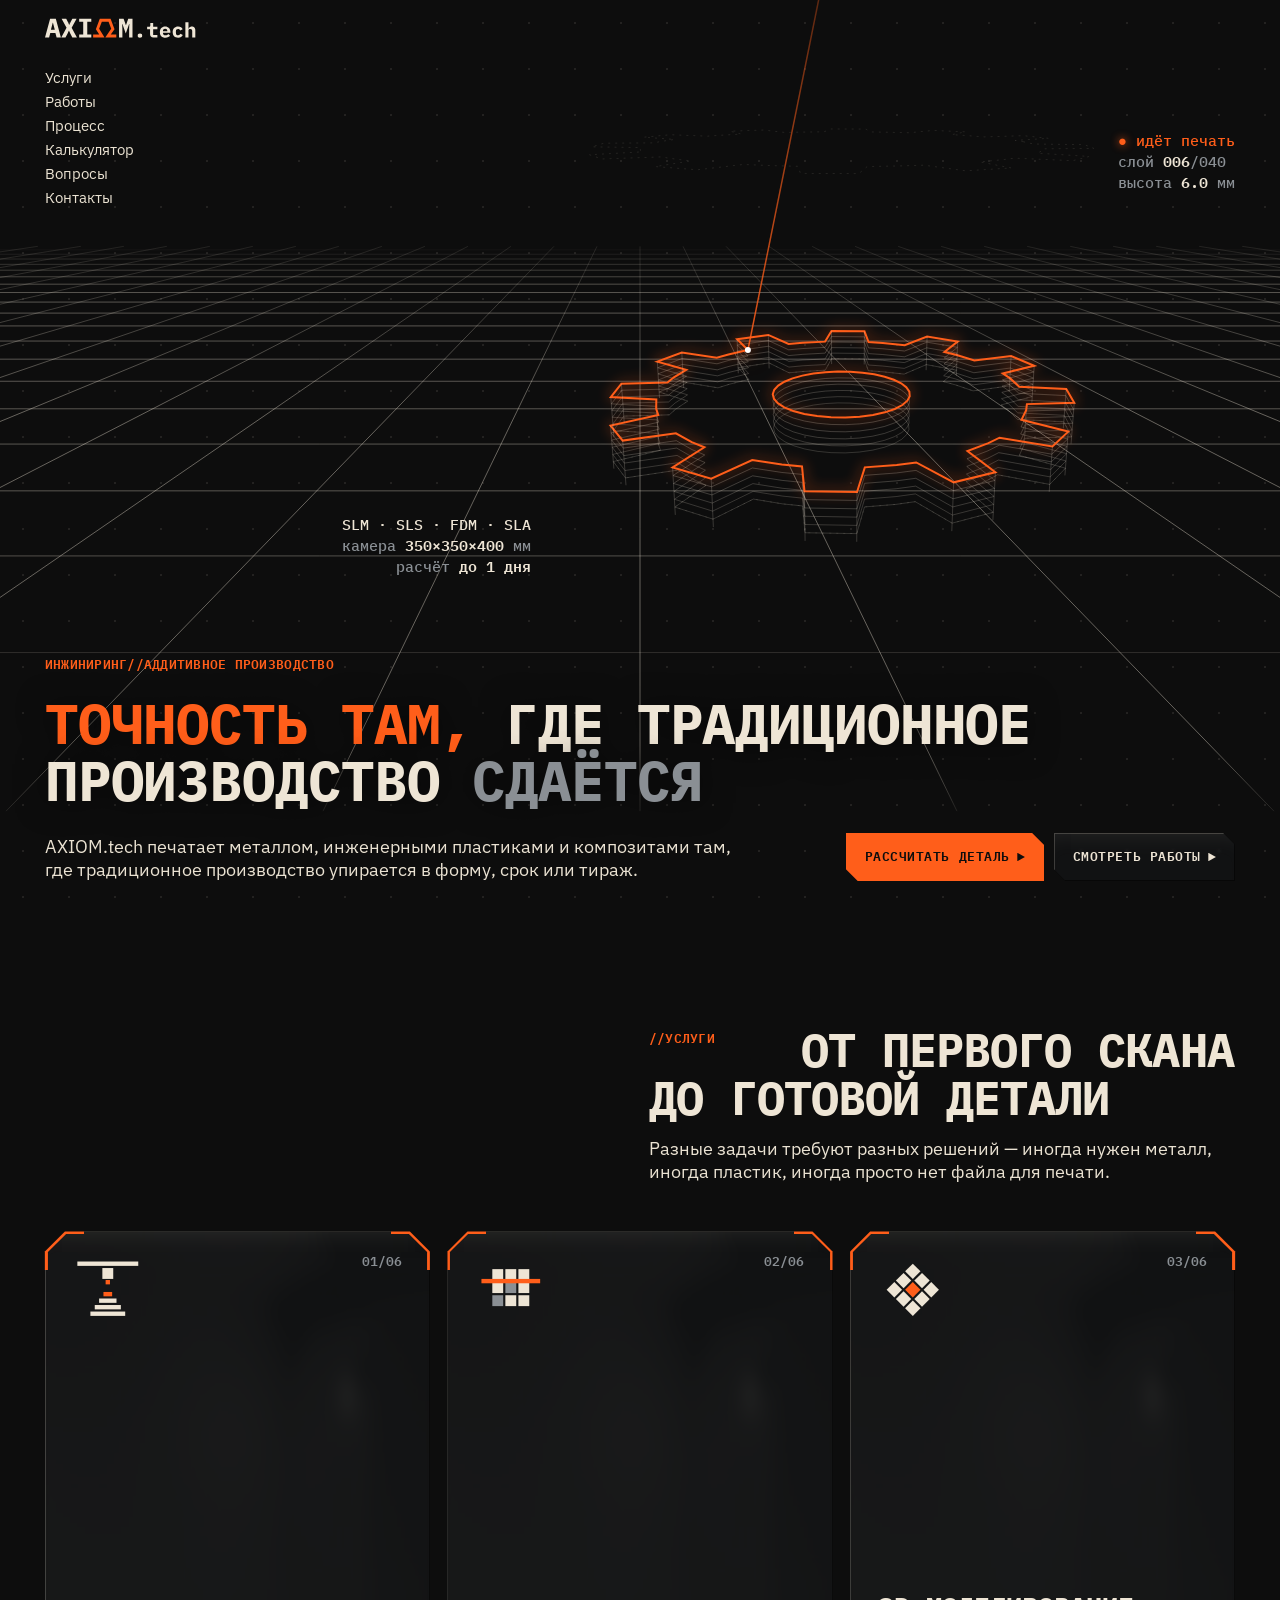
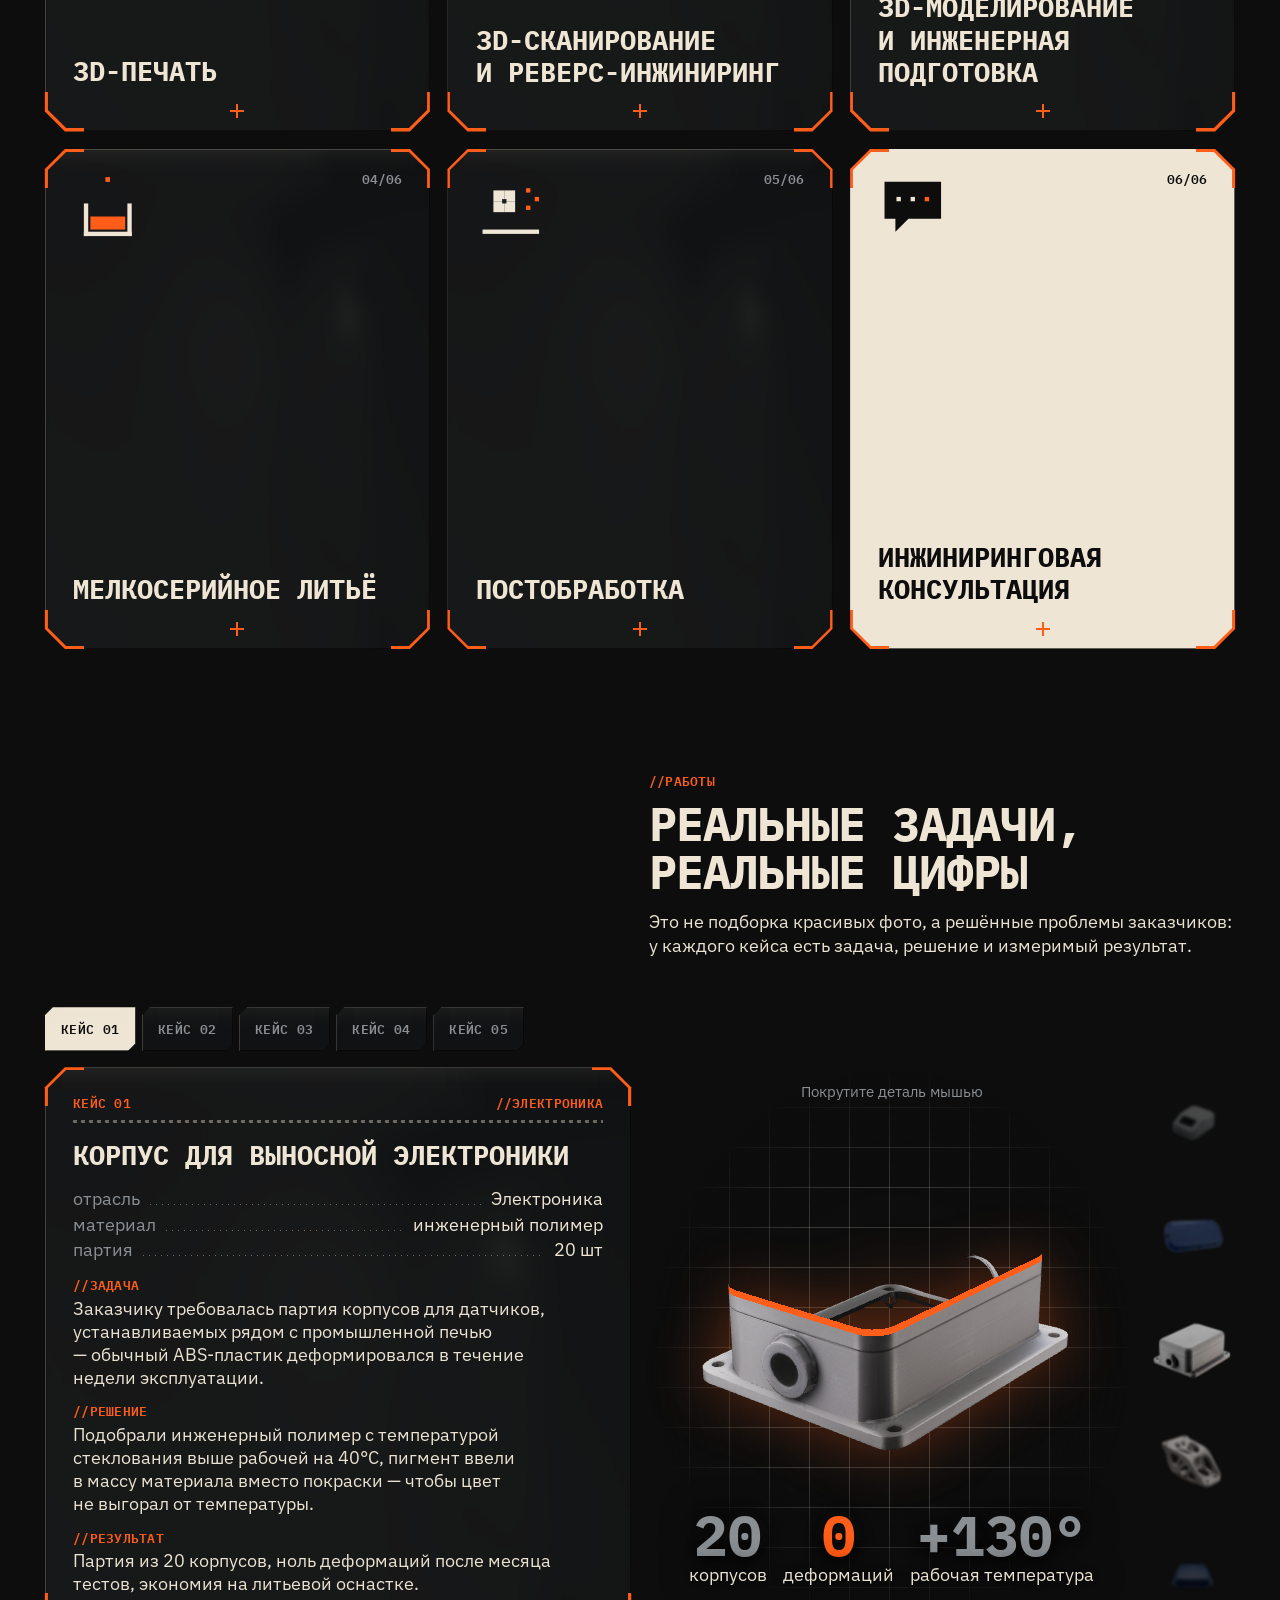
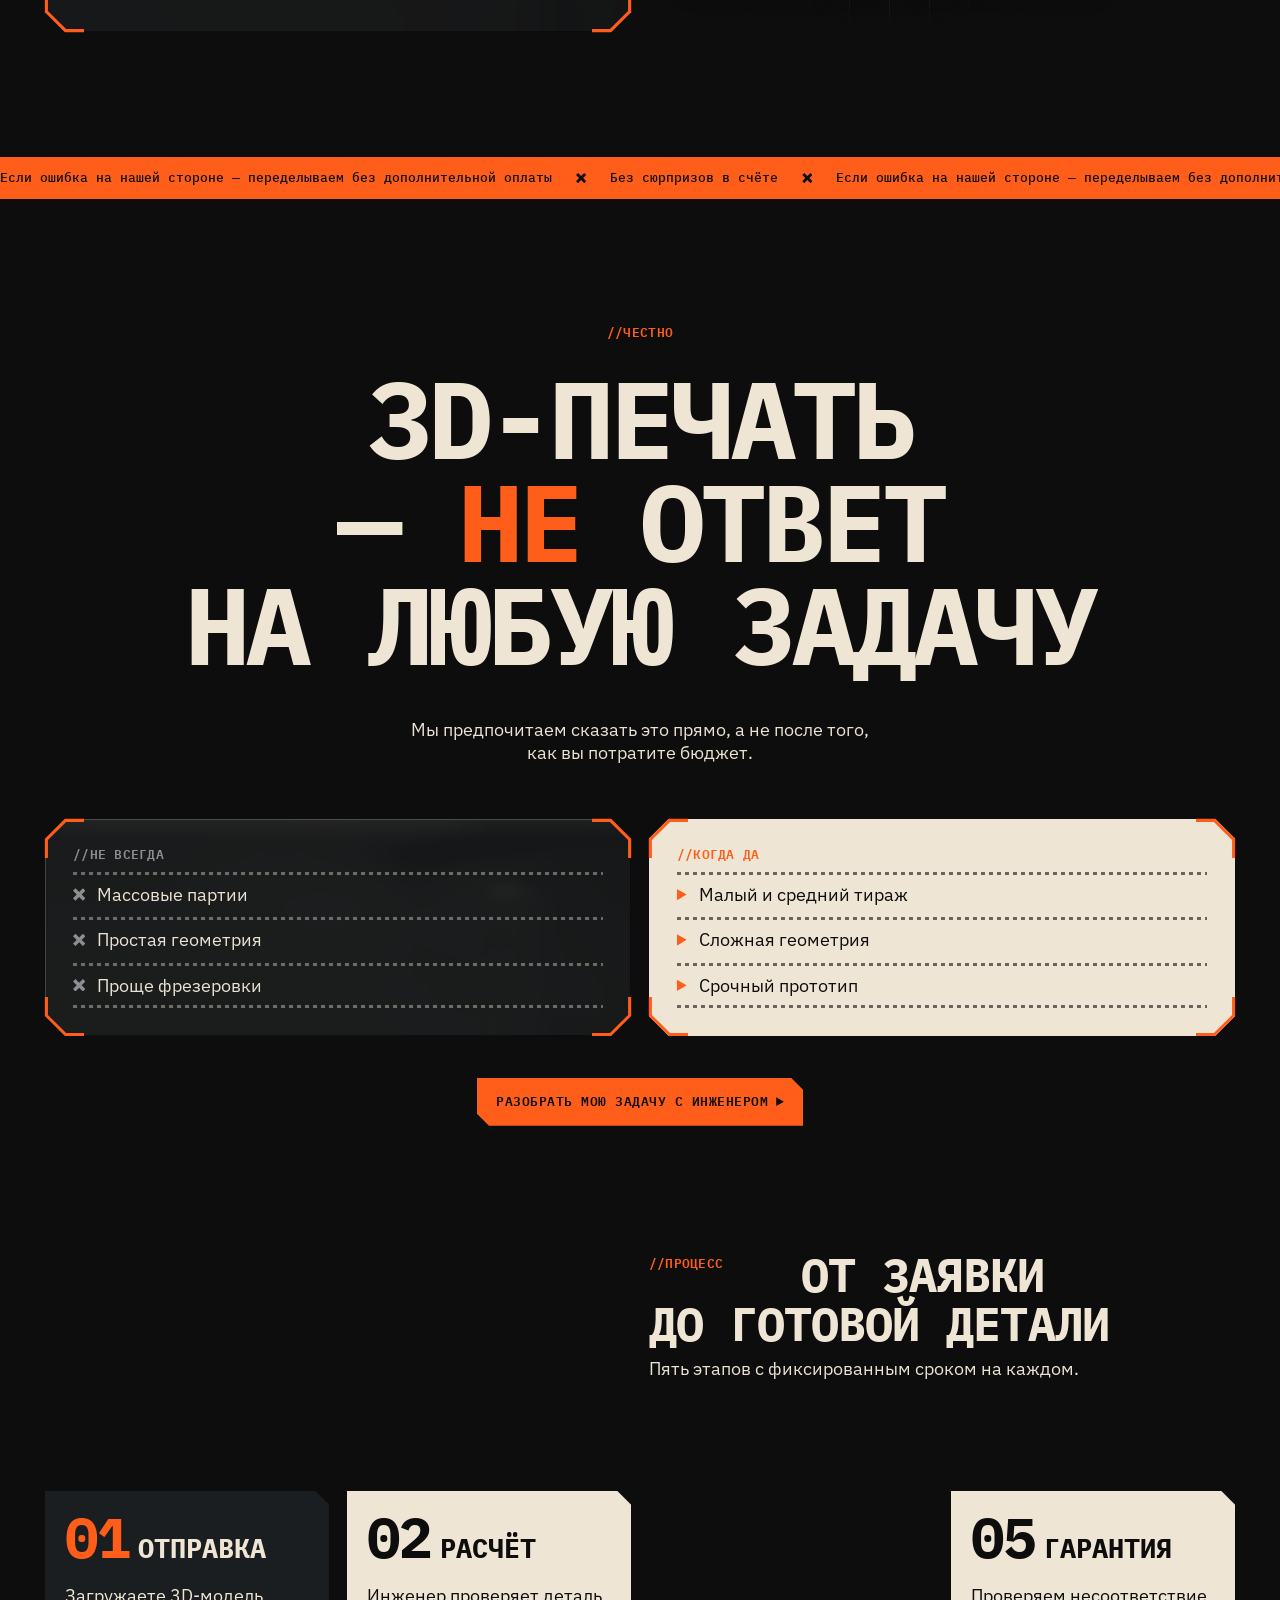
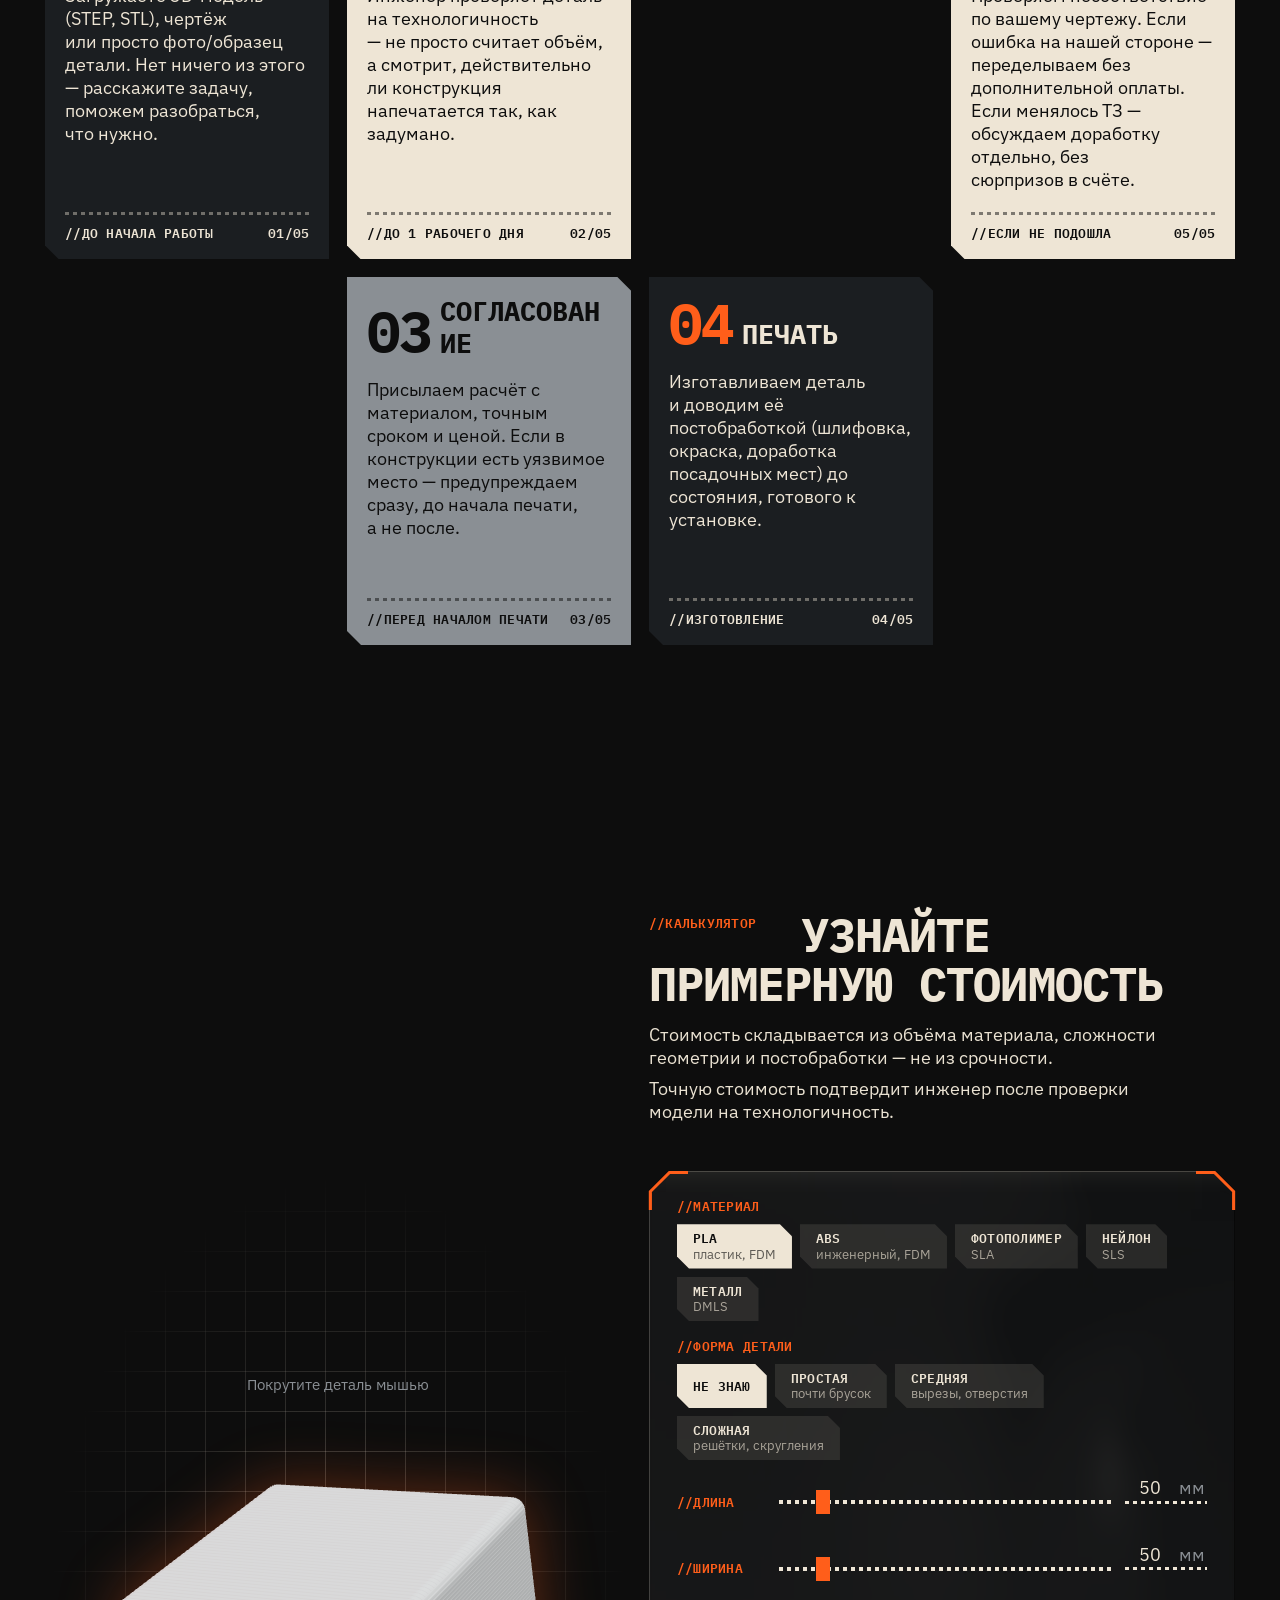
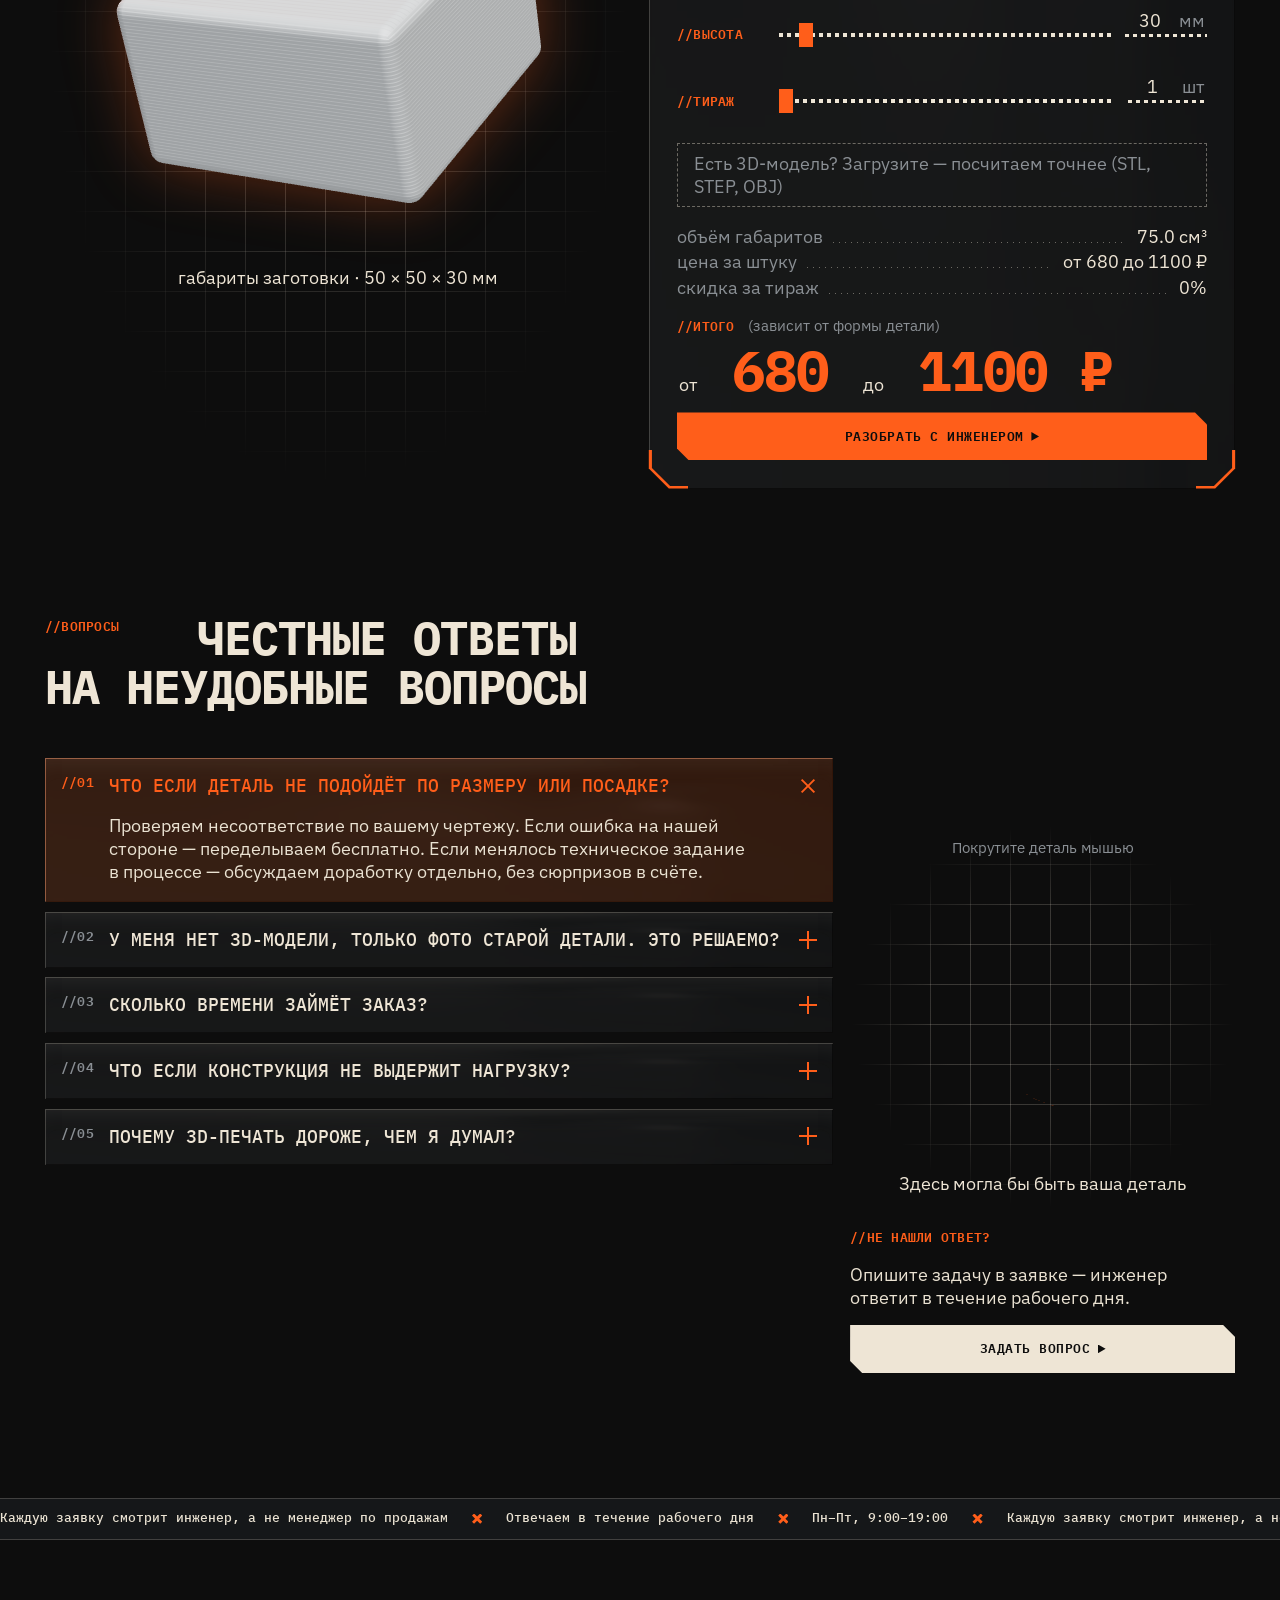
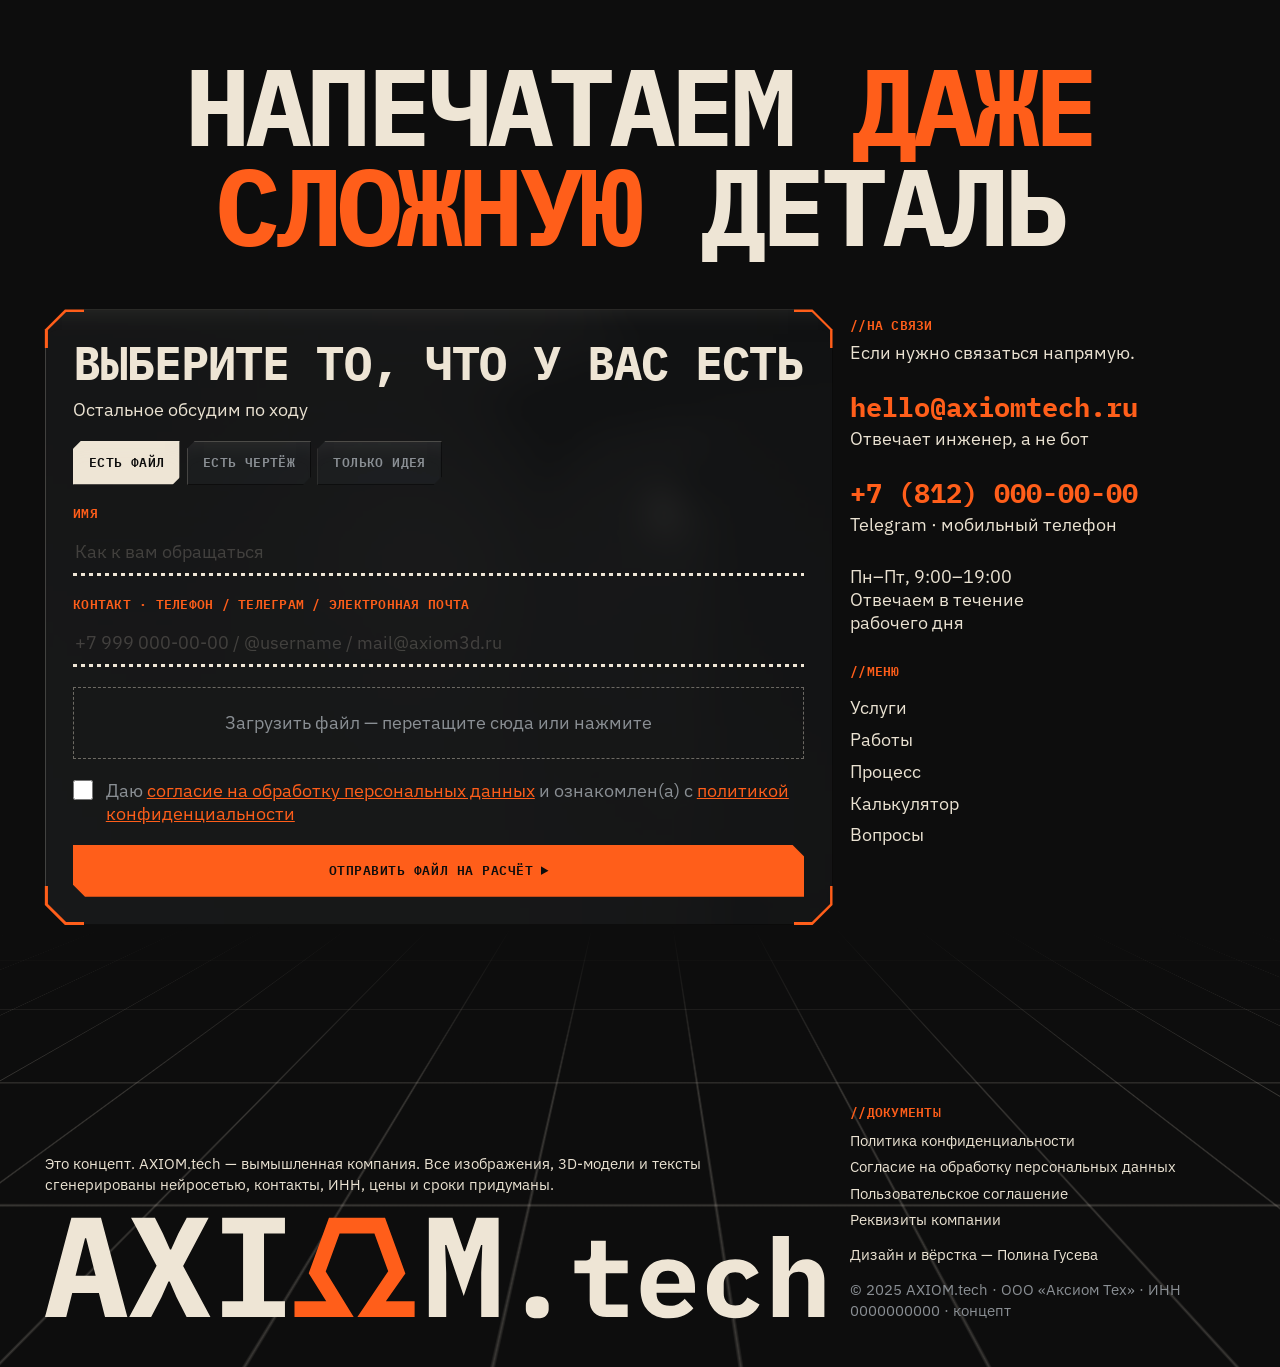
==== commit e943d408: "Restore scroll position after reload by section + offset Phones reloaded to the wrong block because " ====
--- a/index.html
+++ b/index.html
@@ -252,7 +252,7 @@
 
 <script type="importmap">{ "imports": { "three": "./lib/three/three.module.min.js", "three/addons/": "./lib/three/addons/" } }</script>
 <script src="lib/lenis.min.js"></script>
-<script src="main.js?v=143"></script>
+<script src="main.js?v=144"></script>
 <script type="module" src="viewer3d.js?v=42"></script>
 </body>
 </html>
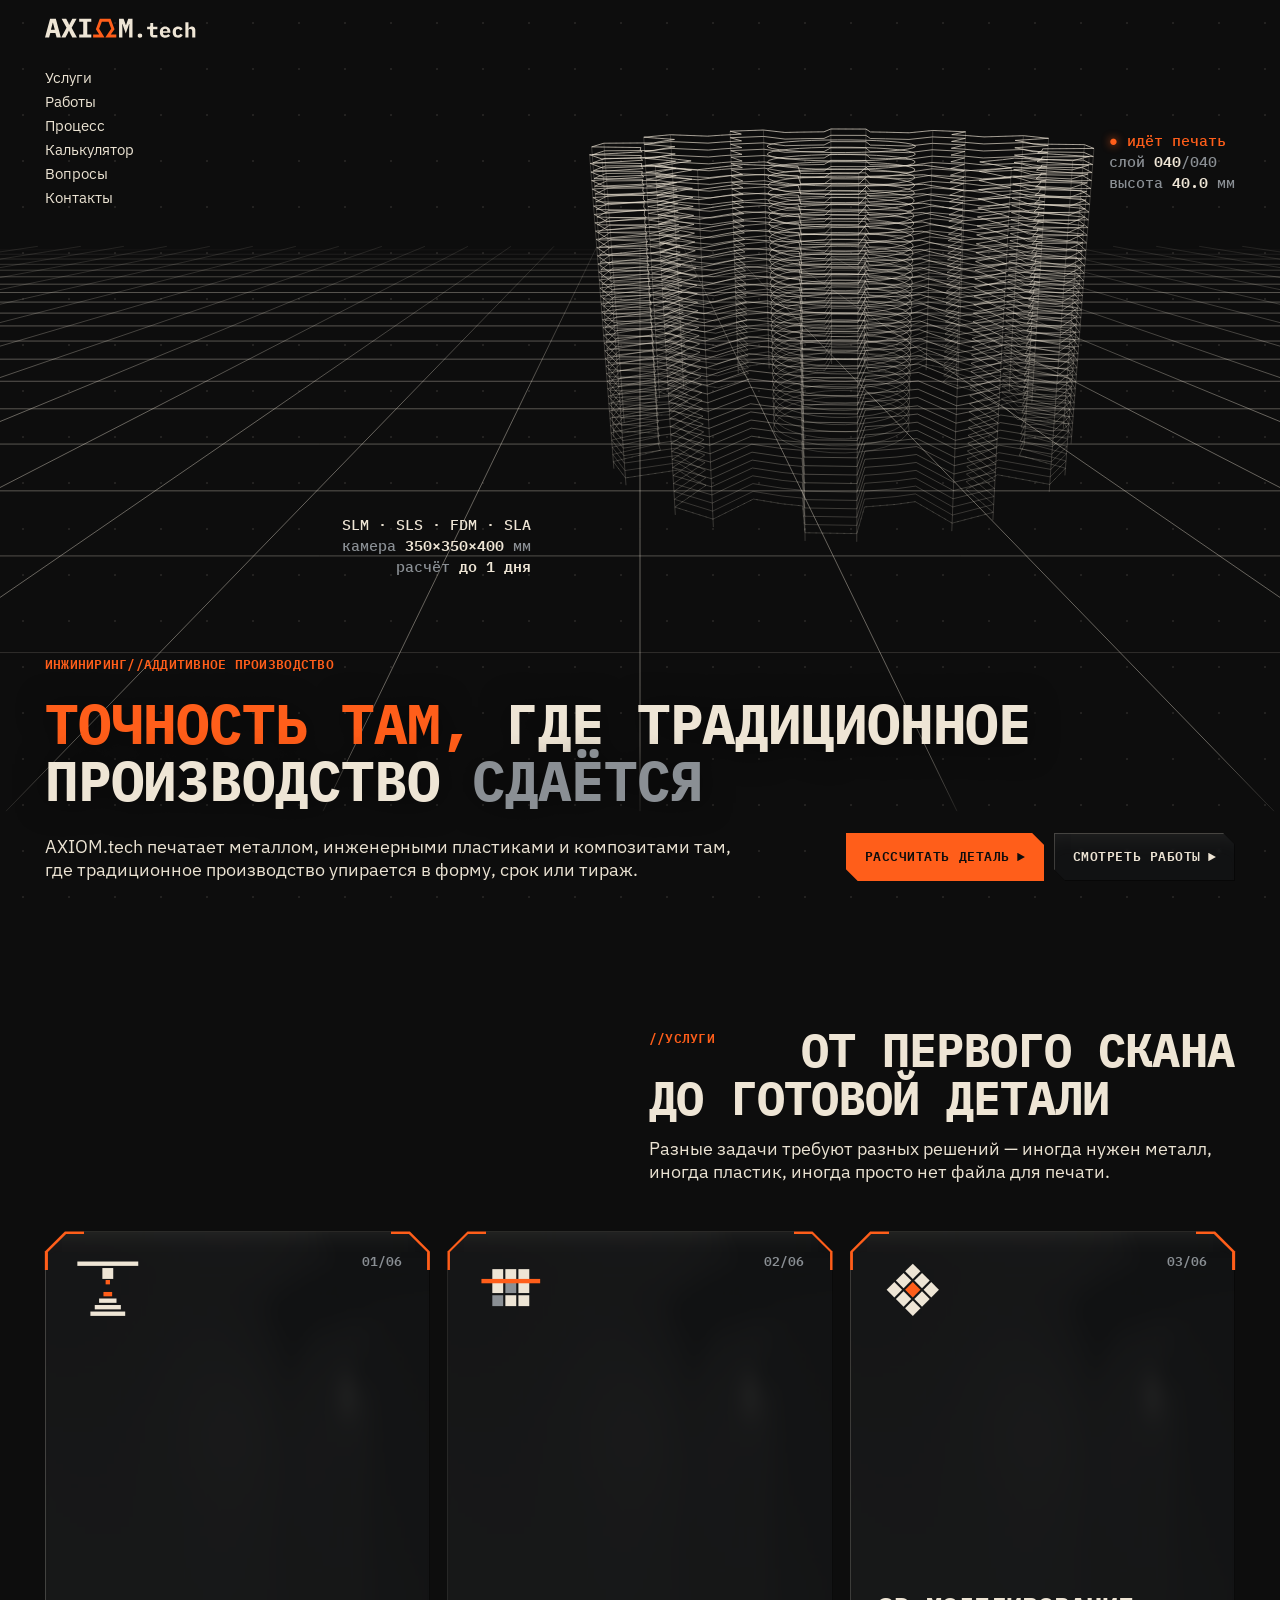
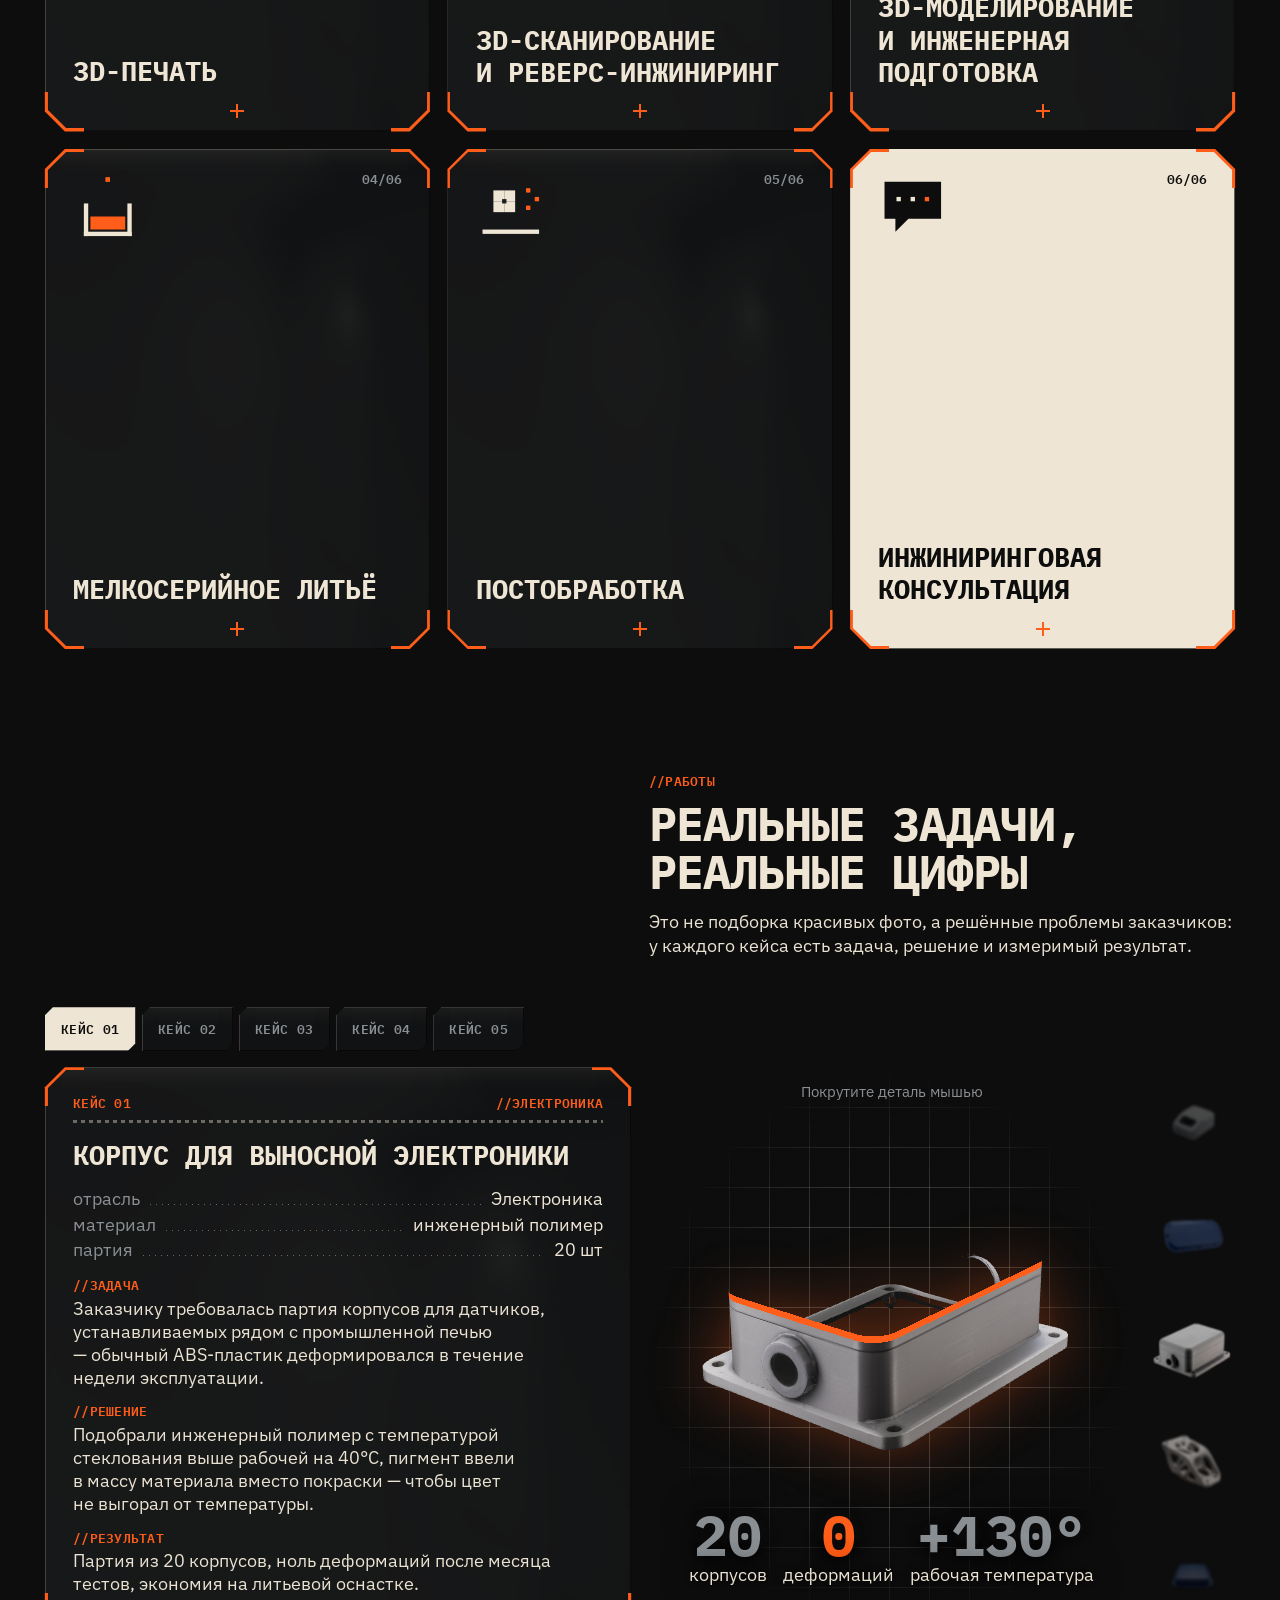
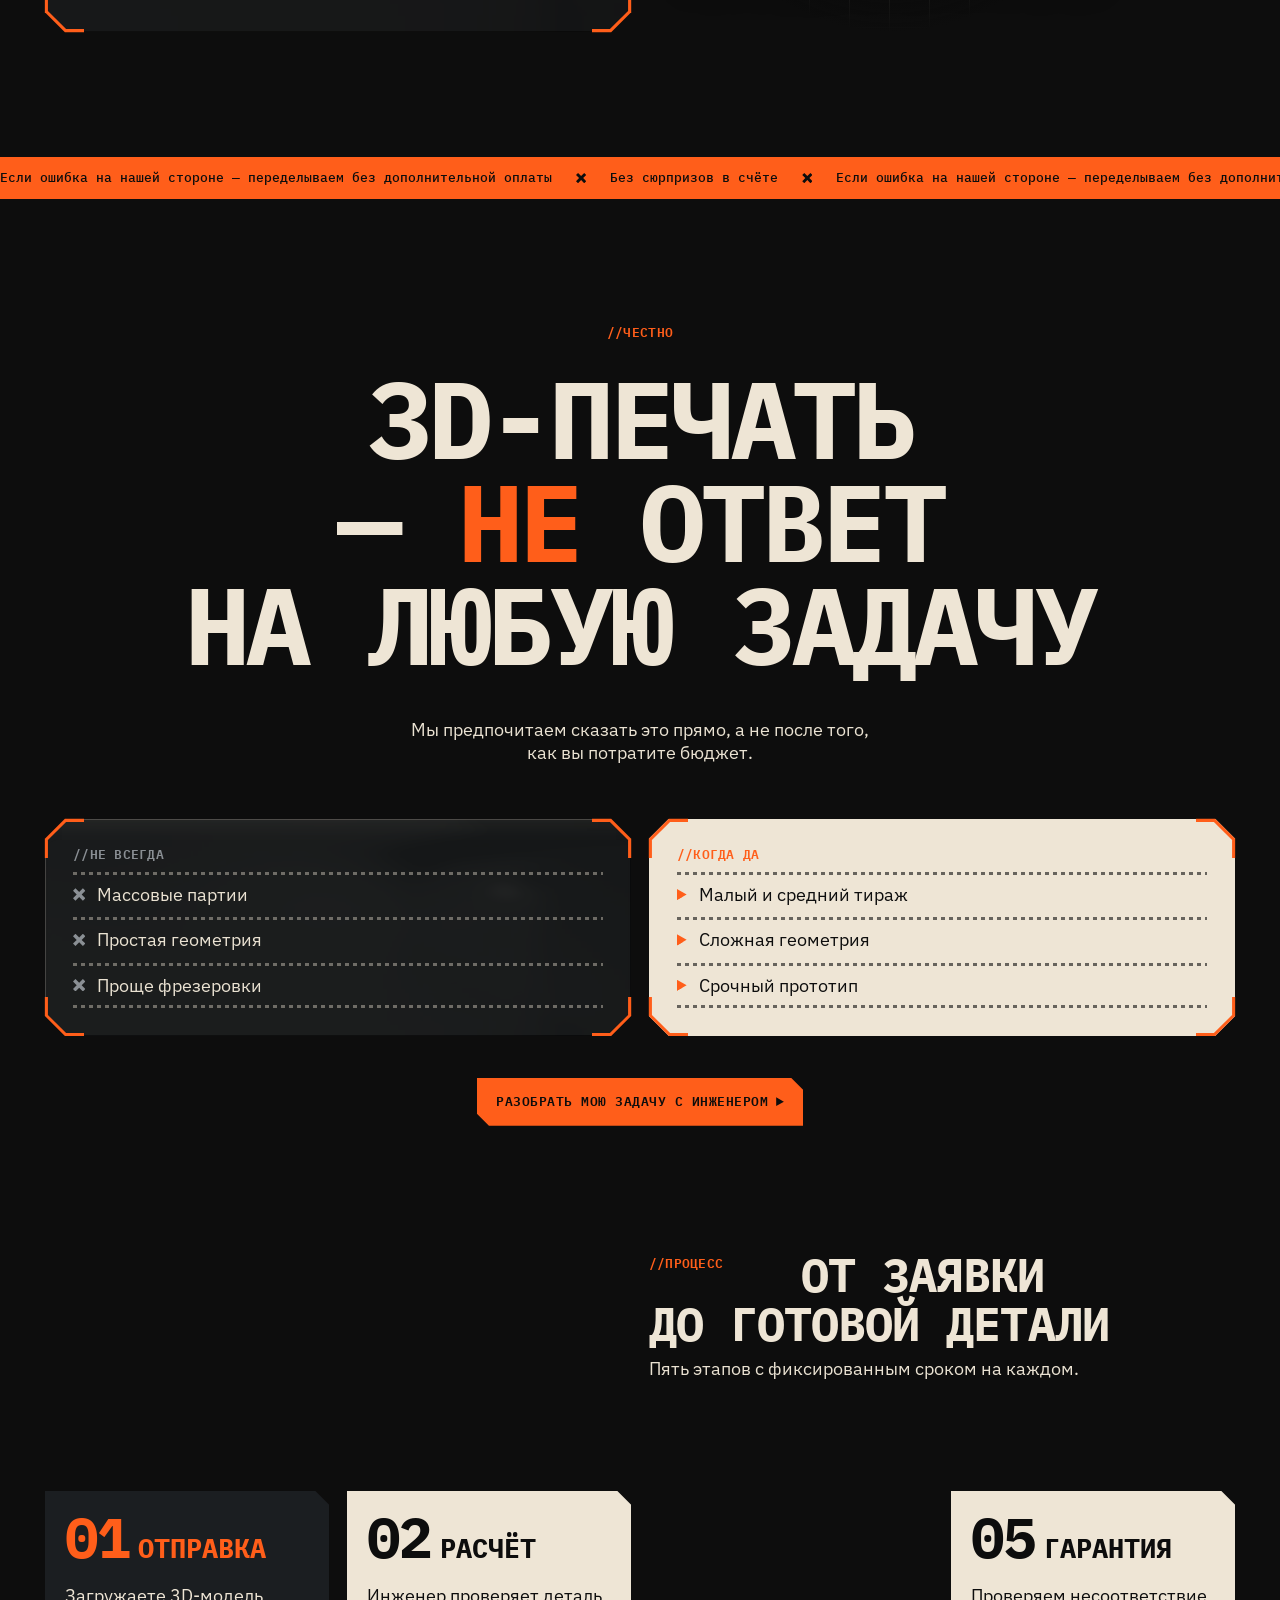
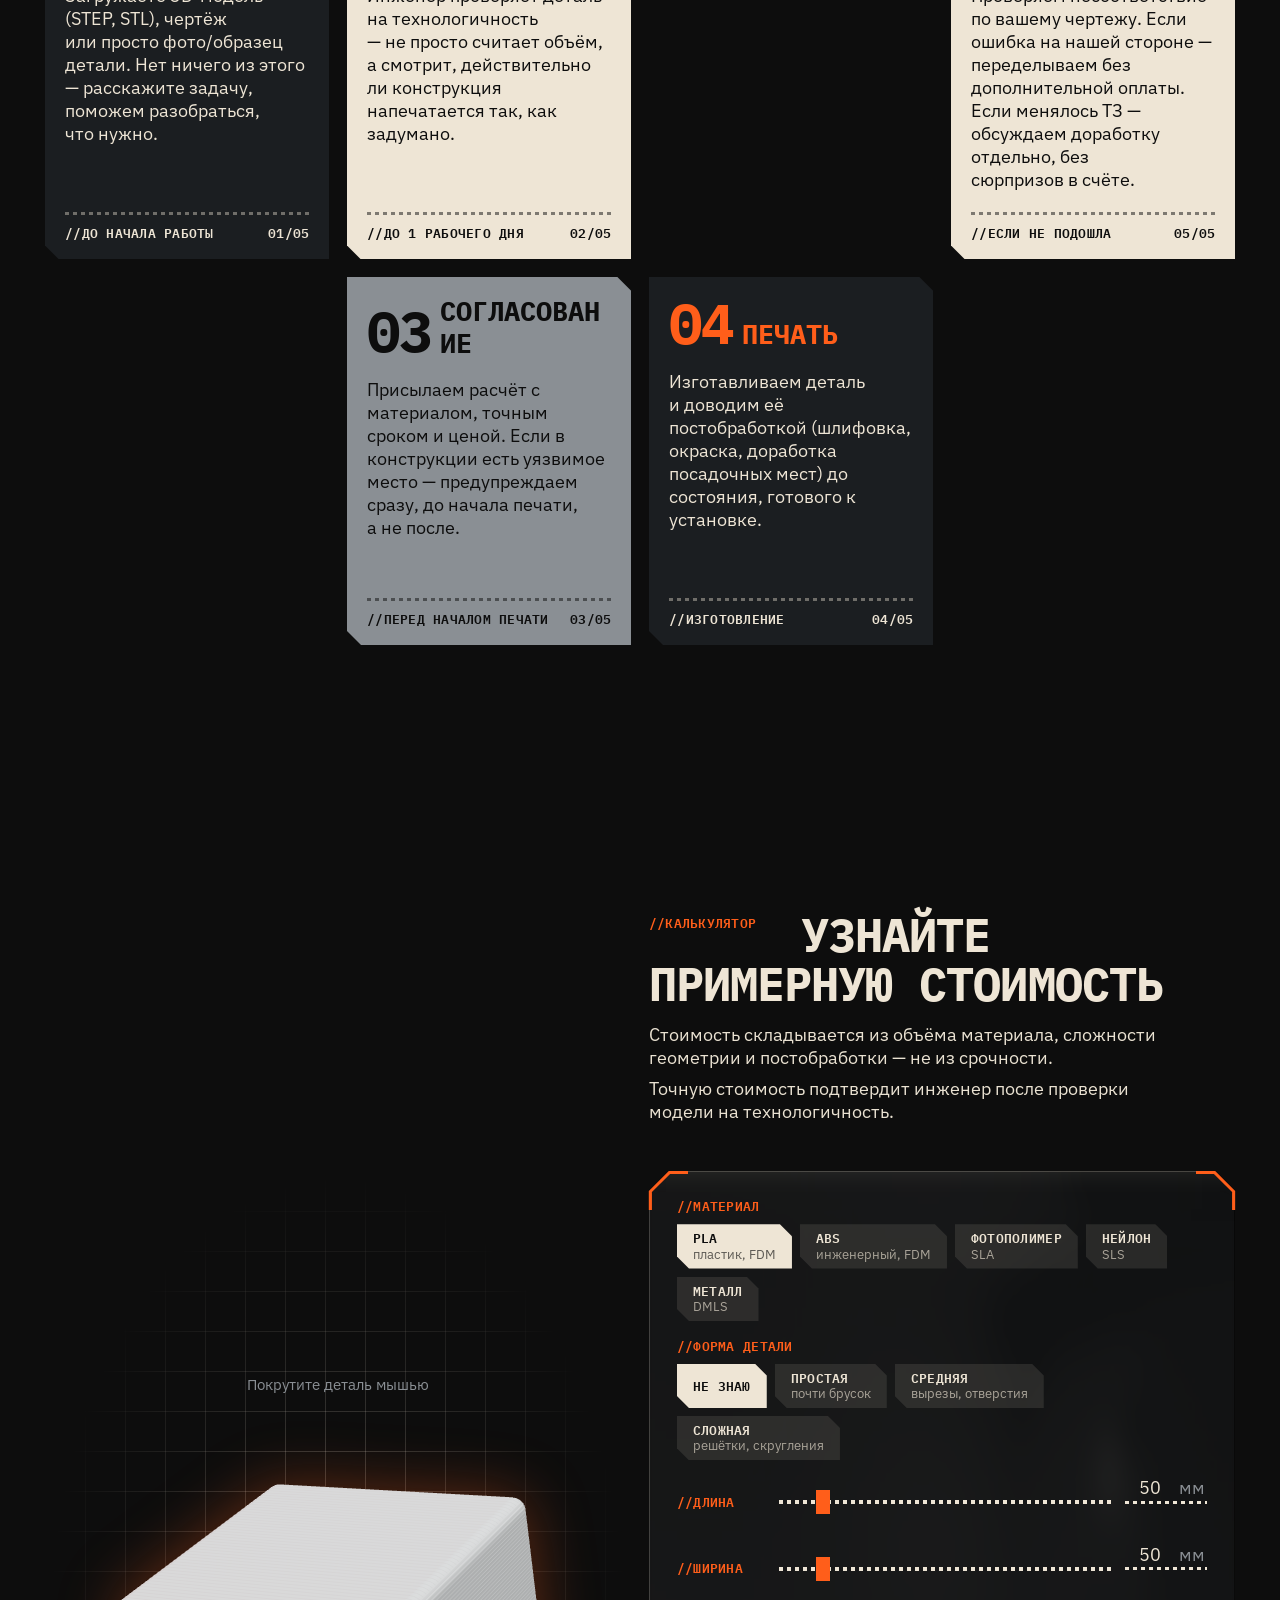
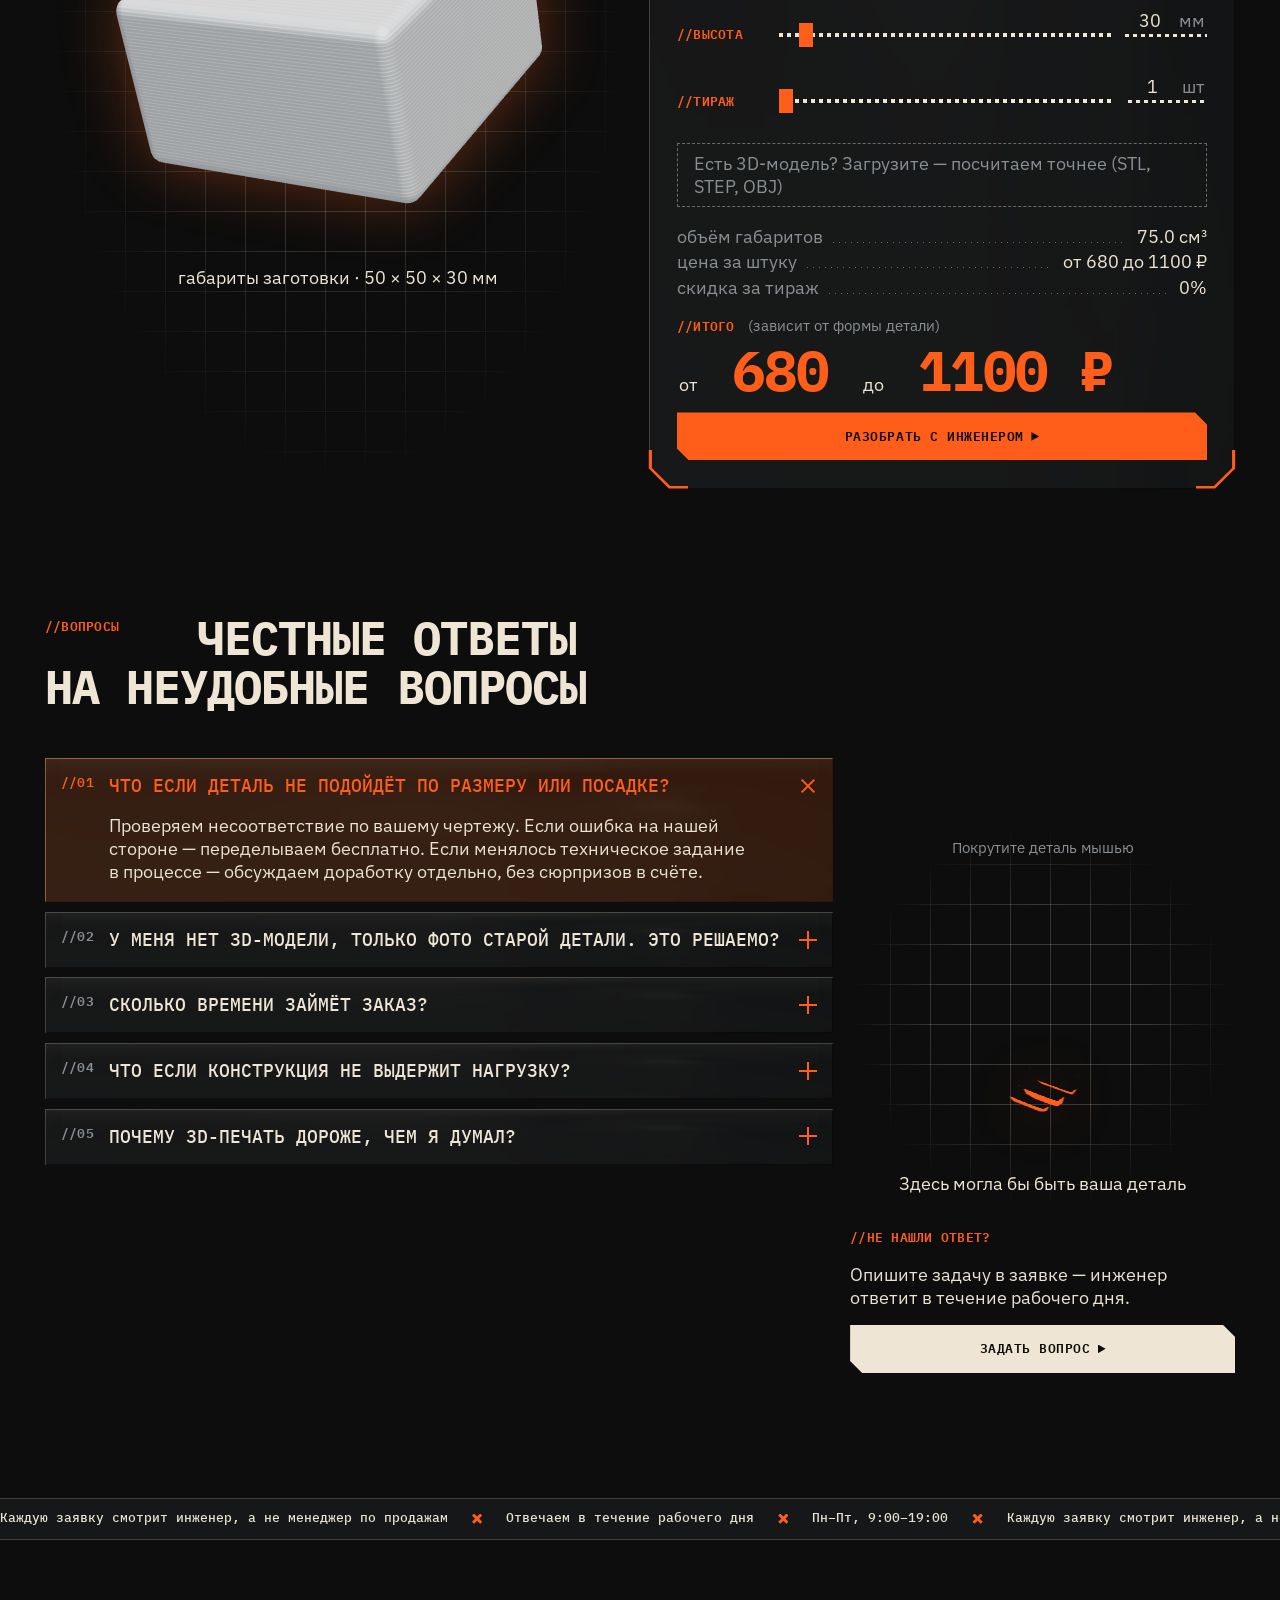
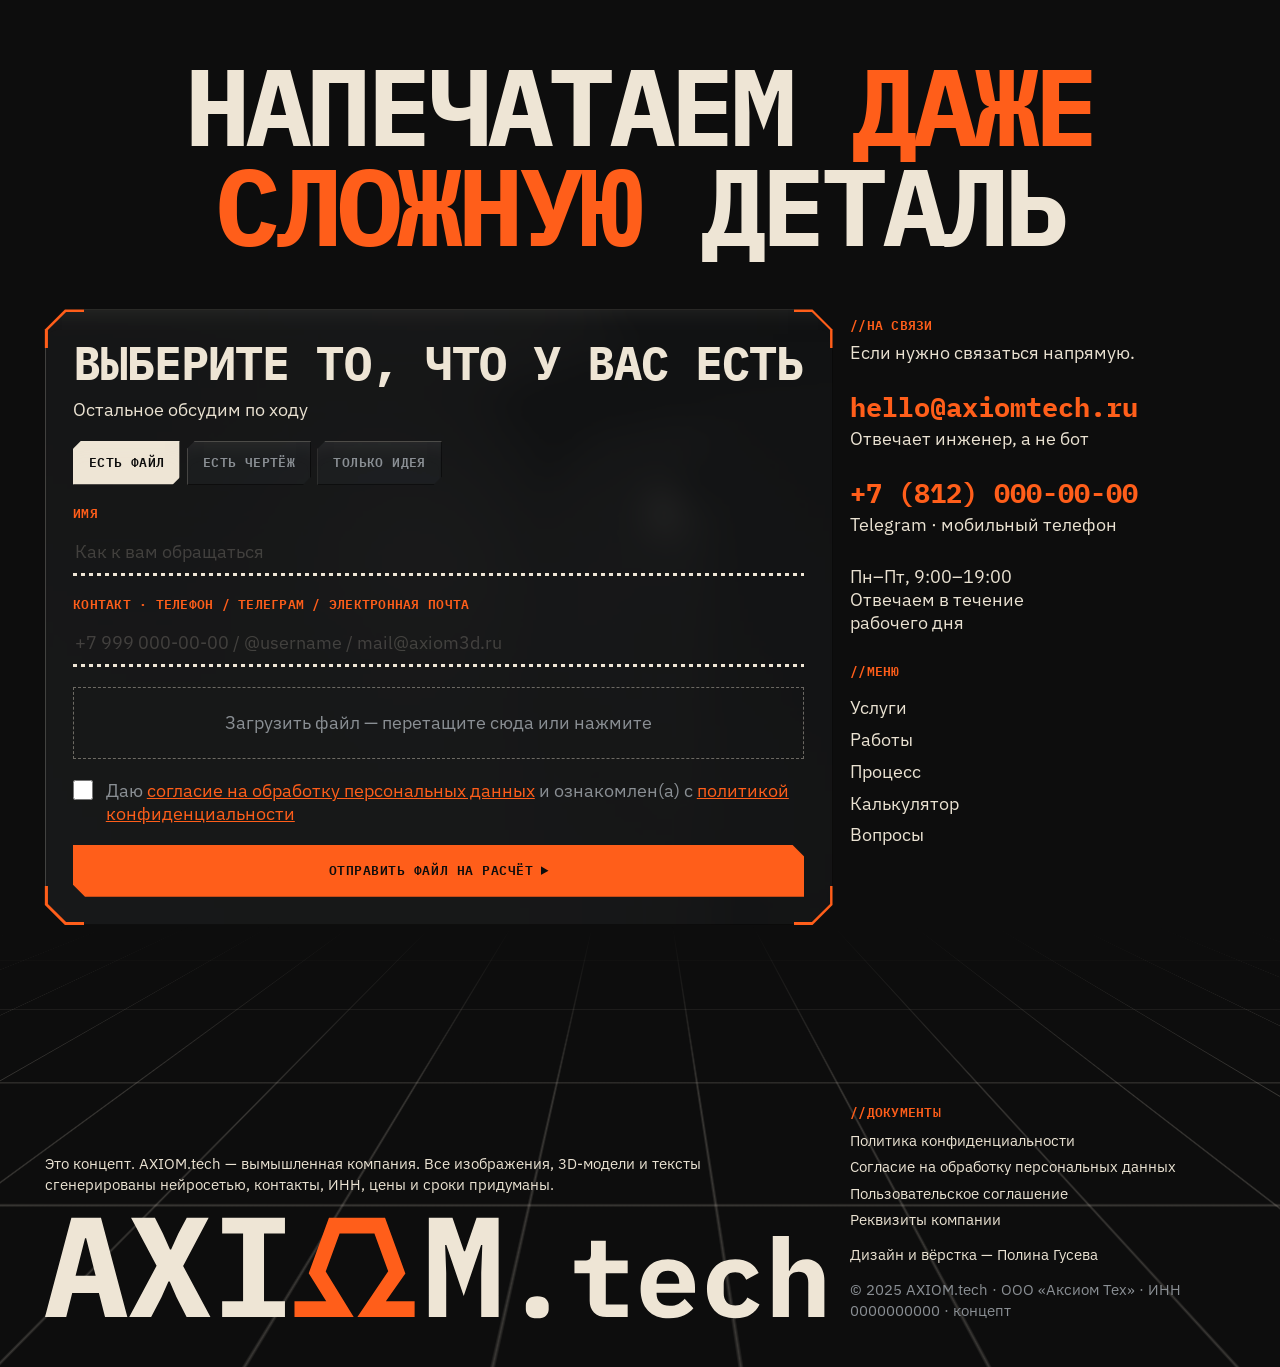
==== commit dec78dcb: "Orange headings in the dark process cards (01 and 04) Co-Authored-By: Claude Sonnet 5.5 <noreply@ant" ====
--- a/index.html
+++ b/index.html
@@ -25,7 +25,7 @@
   <link rel="stylesheet" href="css/progress.css">
 <link rel="stylesheet" href="lib/lenis.css">
   <link rel="stylesheet" href="css/cursor.css?v=4">
-  <link rel="stylesheet" href="style.css?v=345">
+  <link rel="stylesheet" href="style.css?v=346">
   <script>document.documentElement.classList.add('js');</script>
 </head>
 <body>
--- a/style.css
+++ b/style.css
@@ -2417,3 +2417,6 @@
 /* Калькулятор: пока 3D-заготовка ещё грузится (на телефоне это долго), подписи стоят у краёв блока, а не «от размера детали» — иначе уезжают за границы и габаритов не видно */
 .cc__stage:not(.is-3d) .cc__cap { top: auto !important; bottom: 1rem !important; }
 .cc__stage:not(.is-3d) .dossier__dim--t { bottom: auto !important; top: 1rem !important; }
+
+/* Этапы: в тёмных карточках (01 и 04), где номер оранжевый, заголовок тоже оранжевый */
+.proc .pcard--dark h3 { color: var(--orange); }
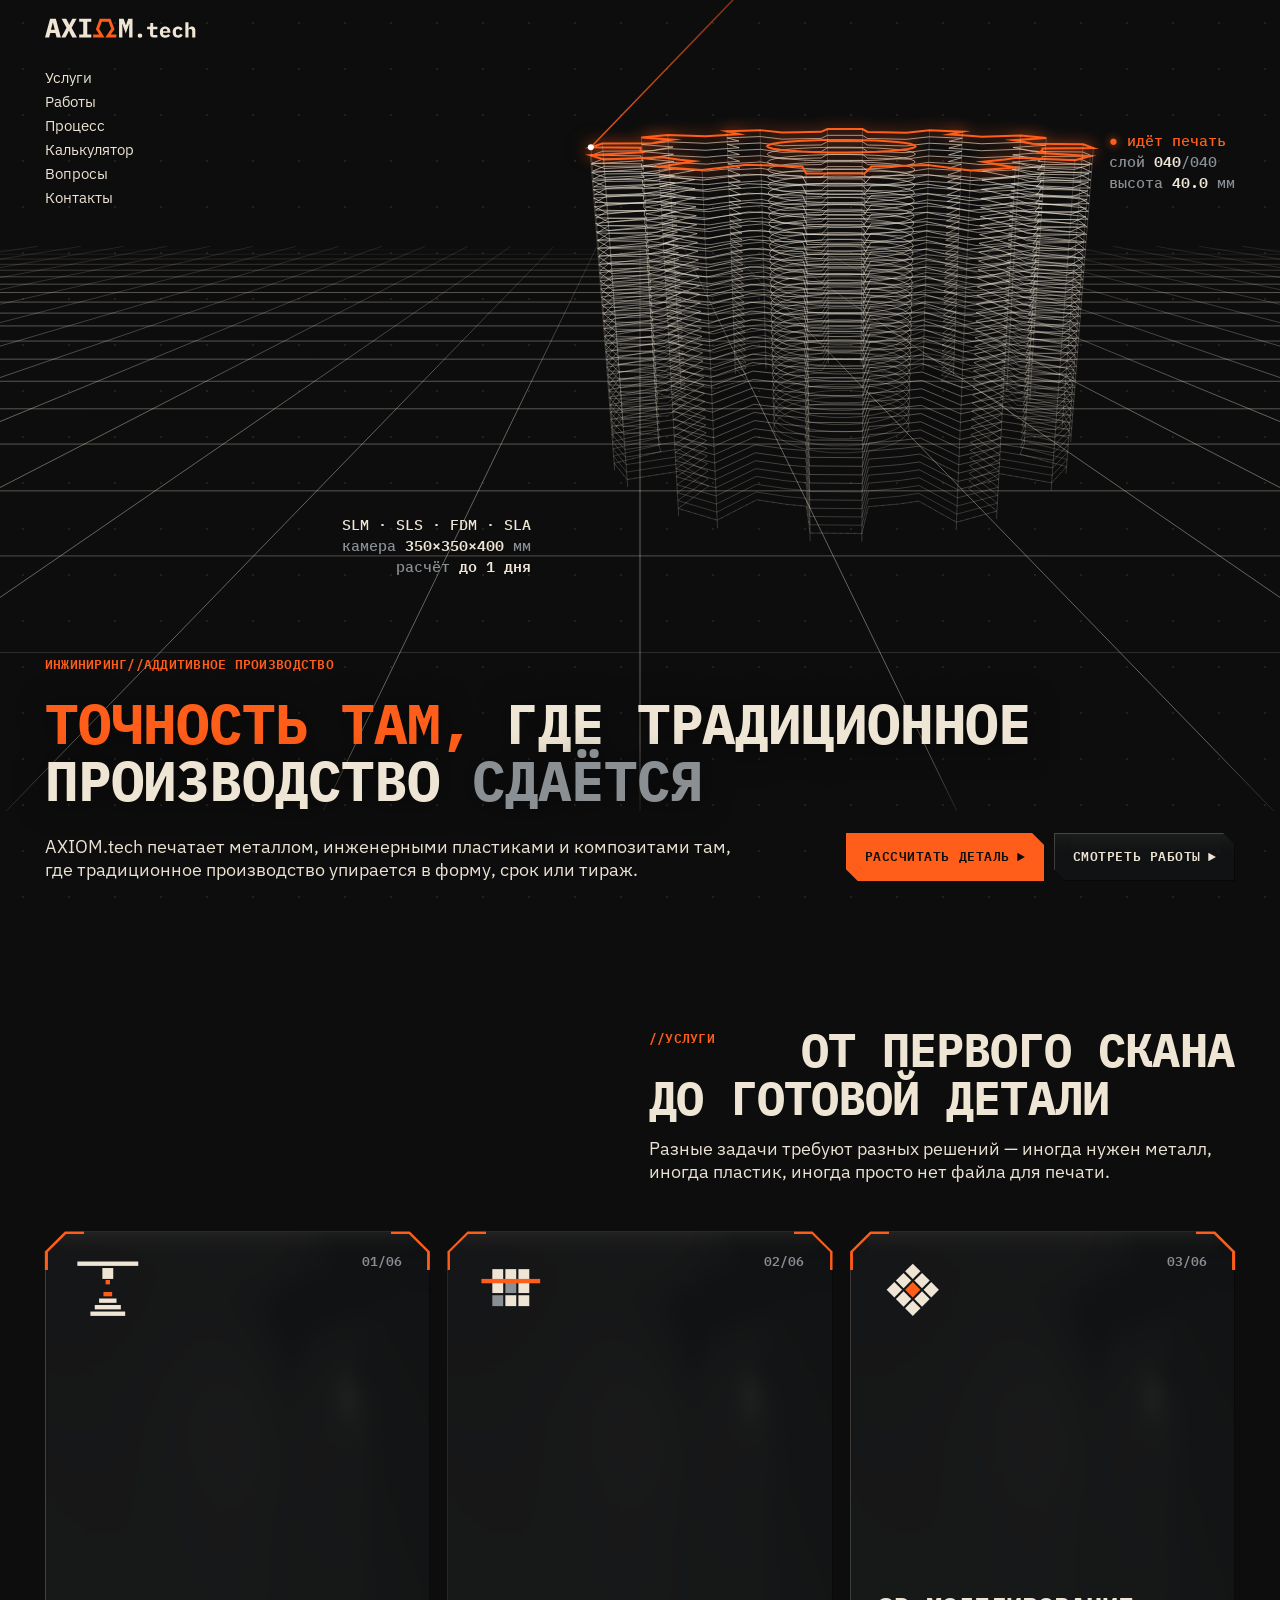
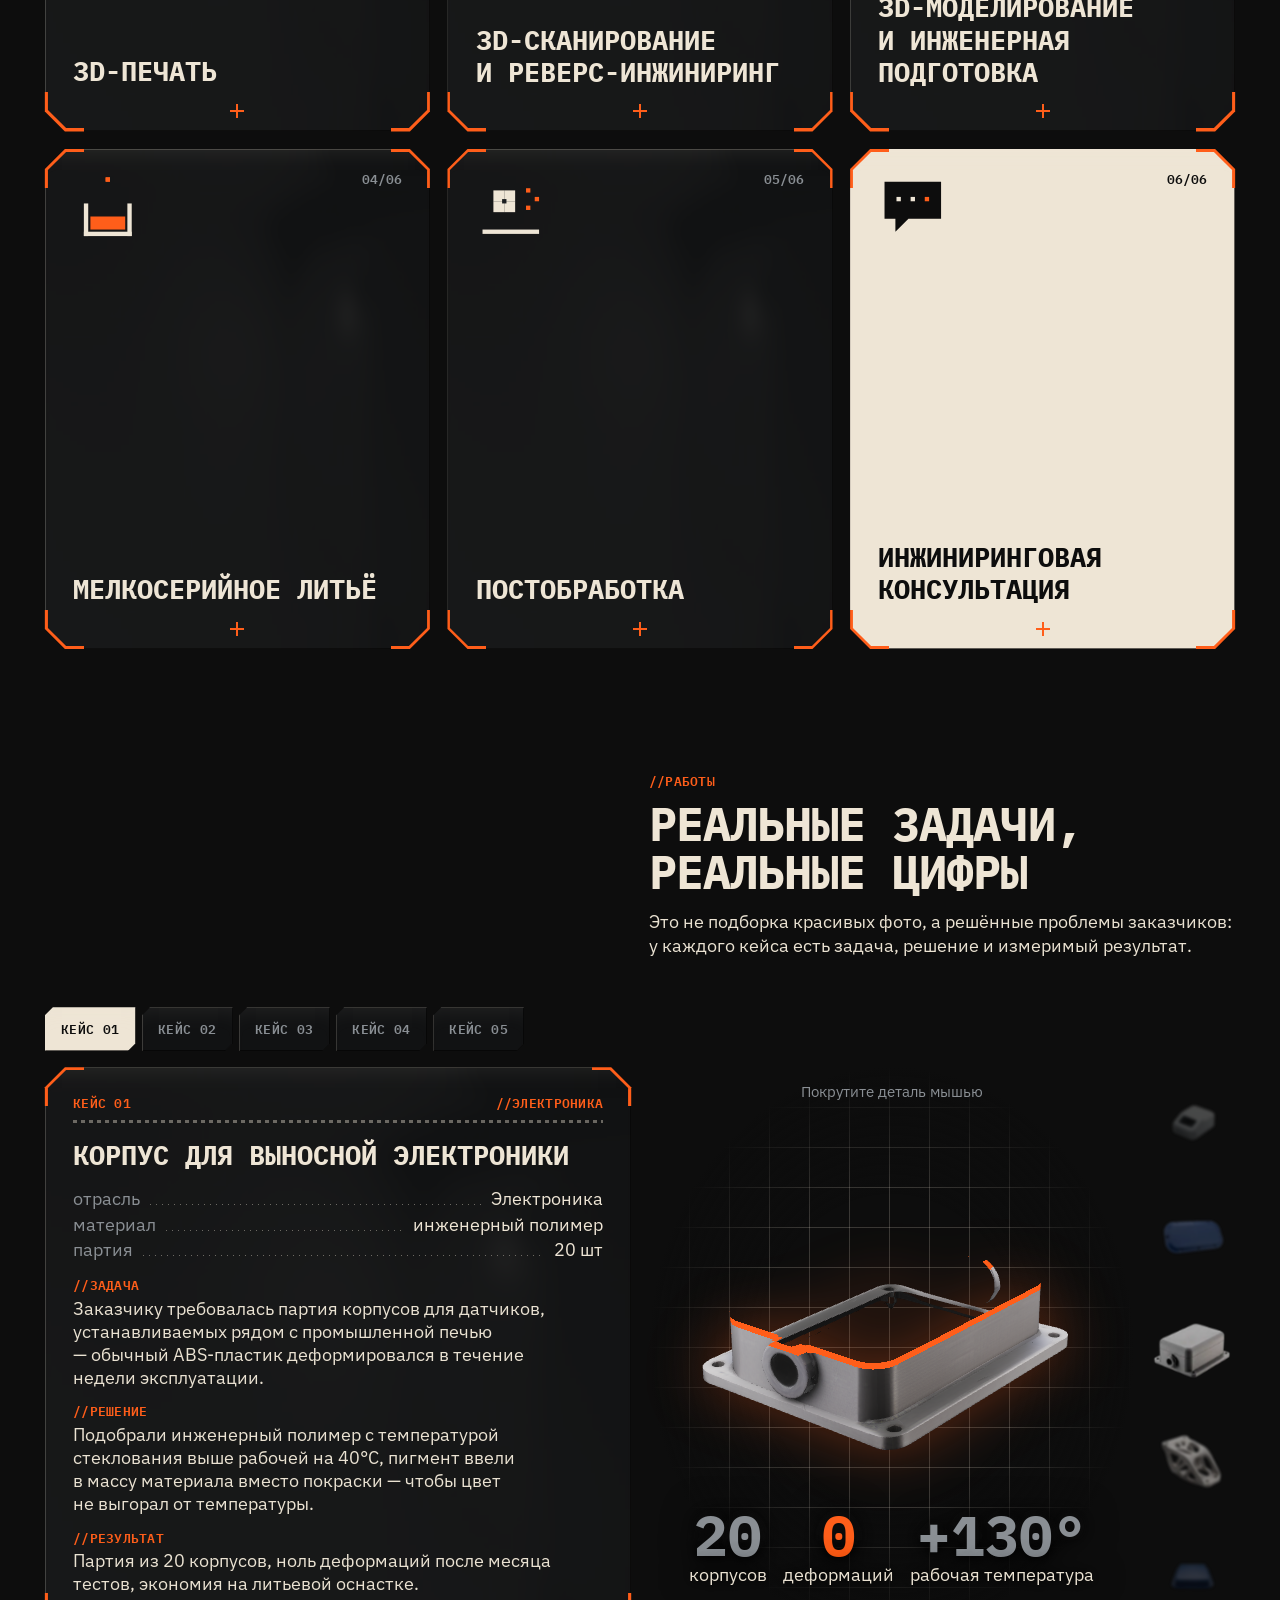
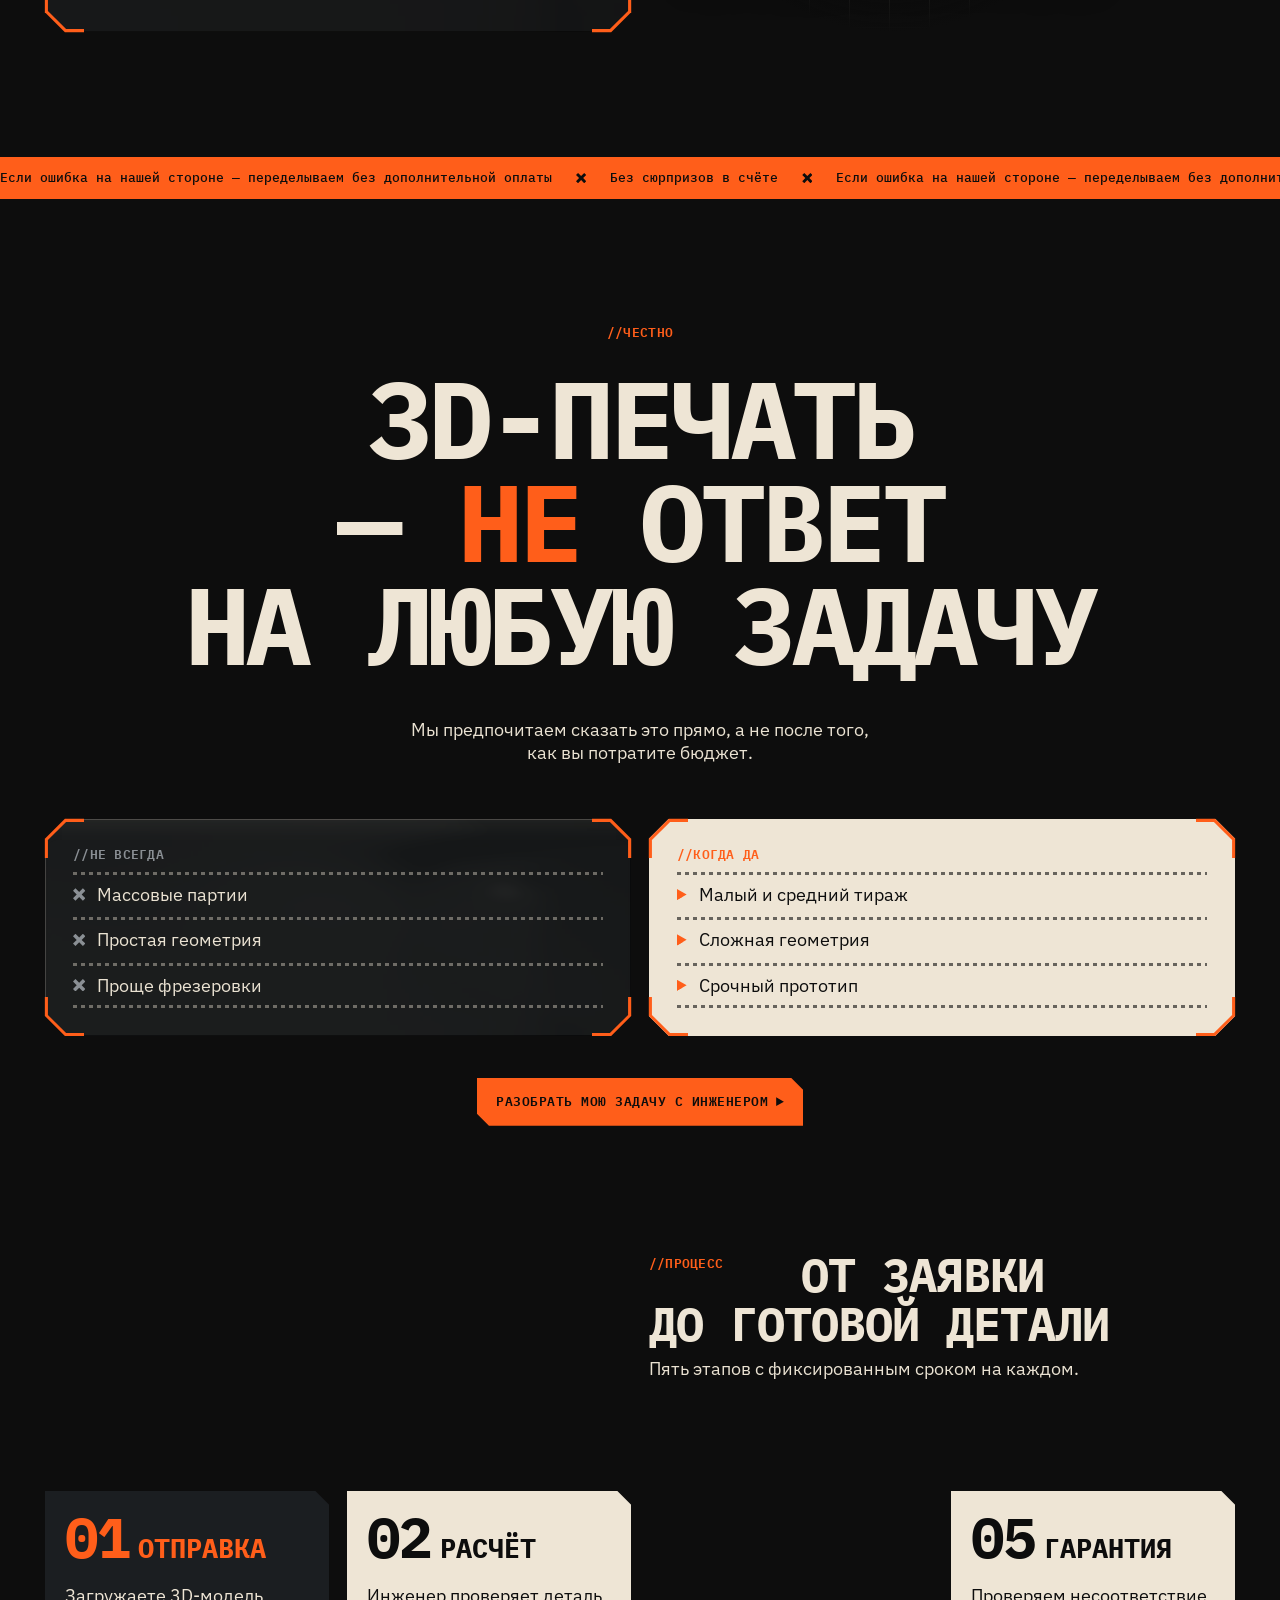
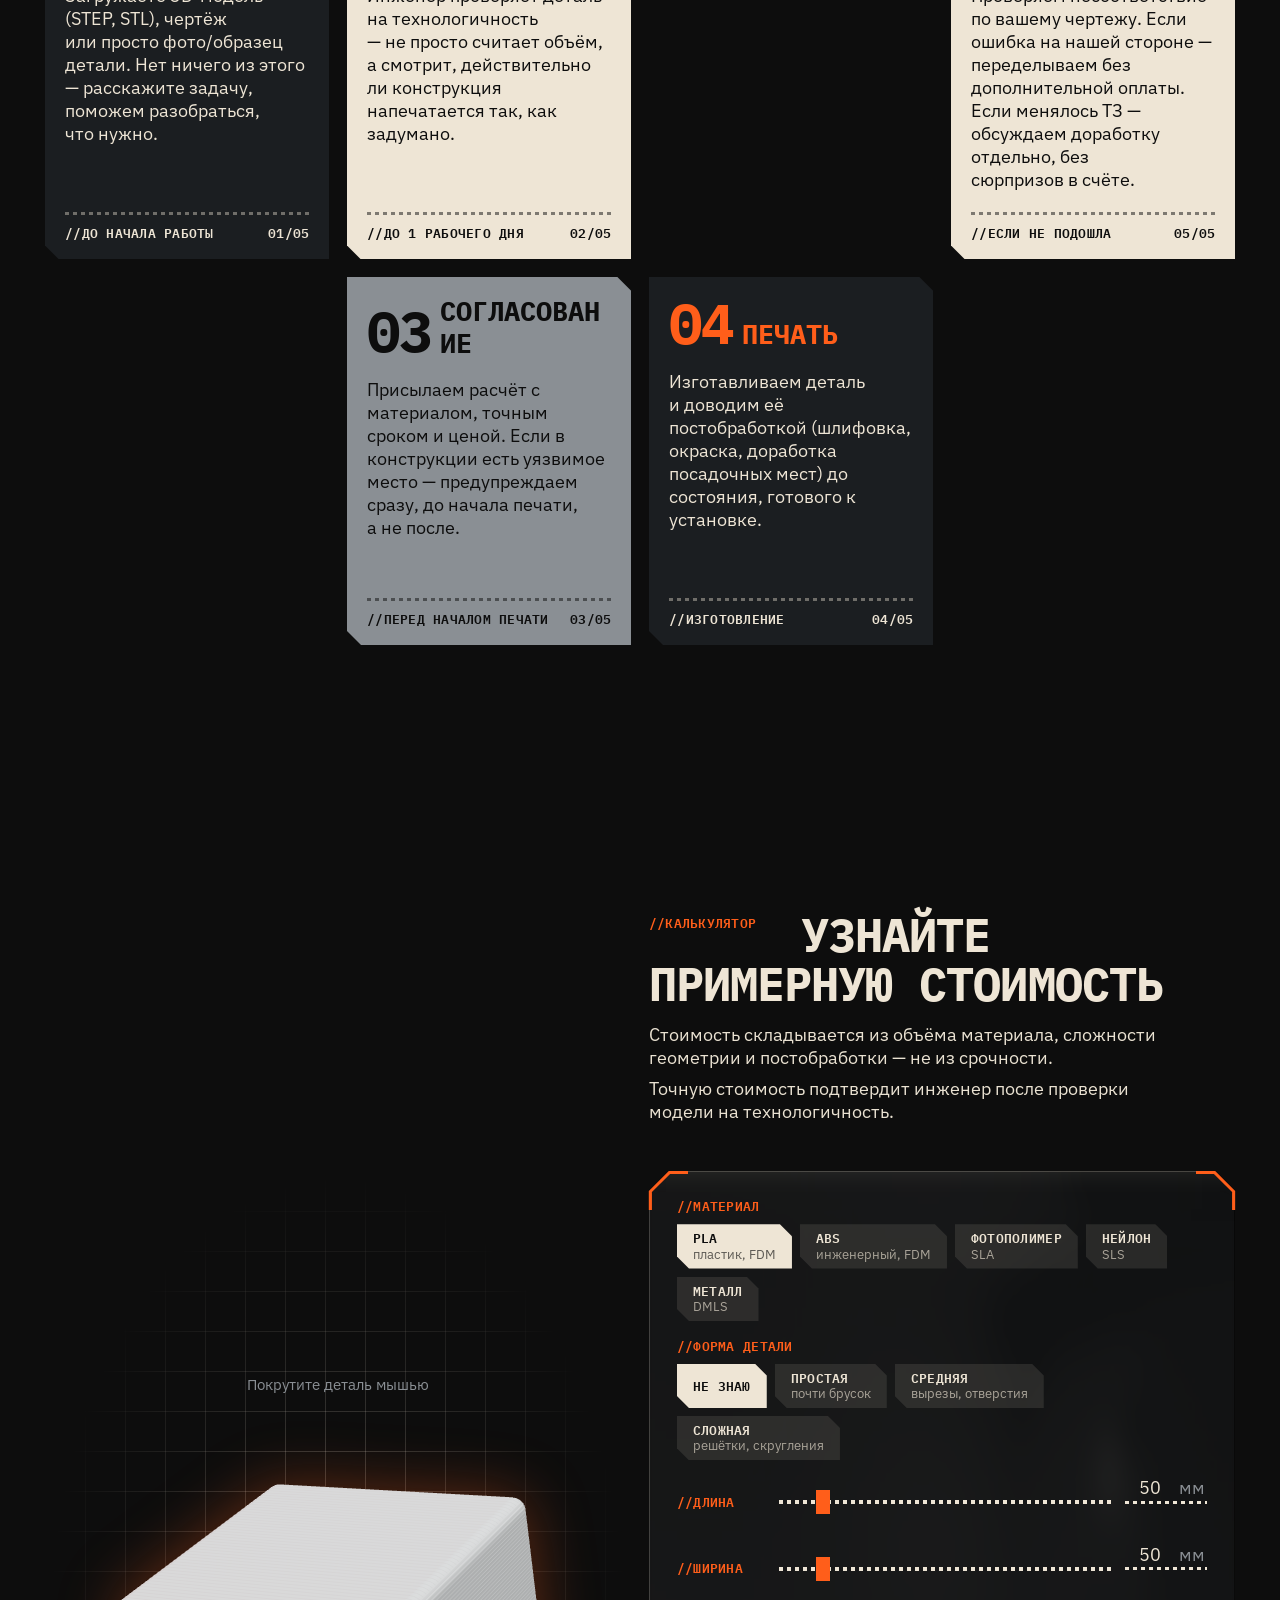
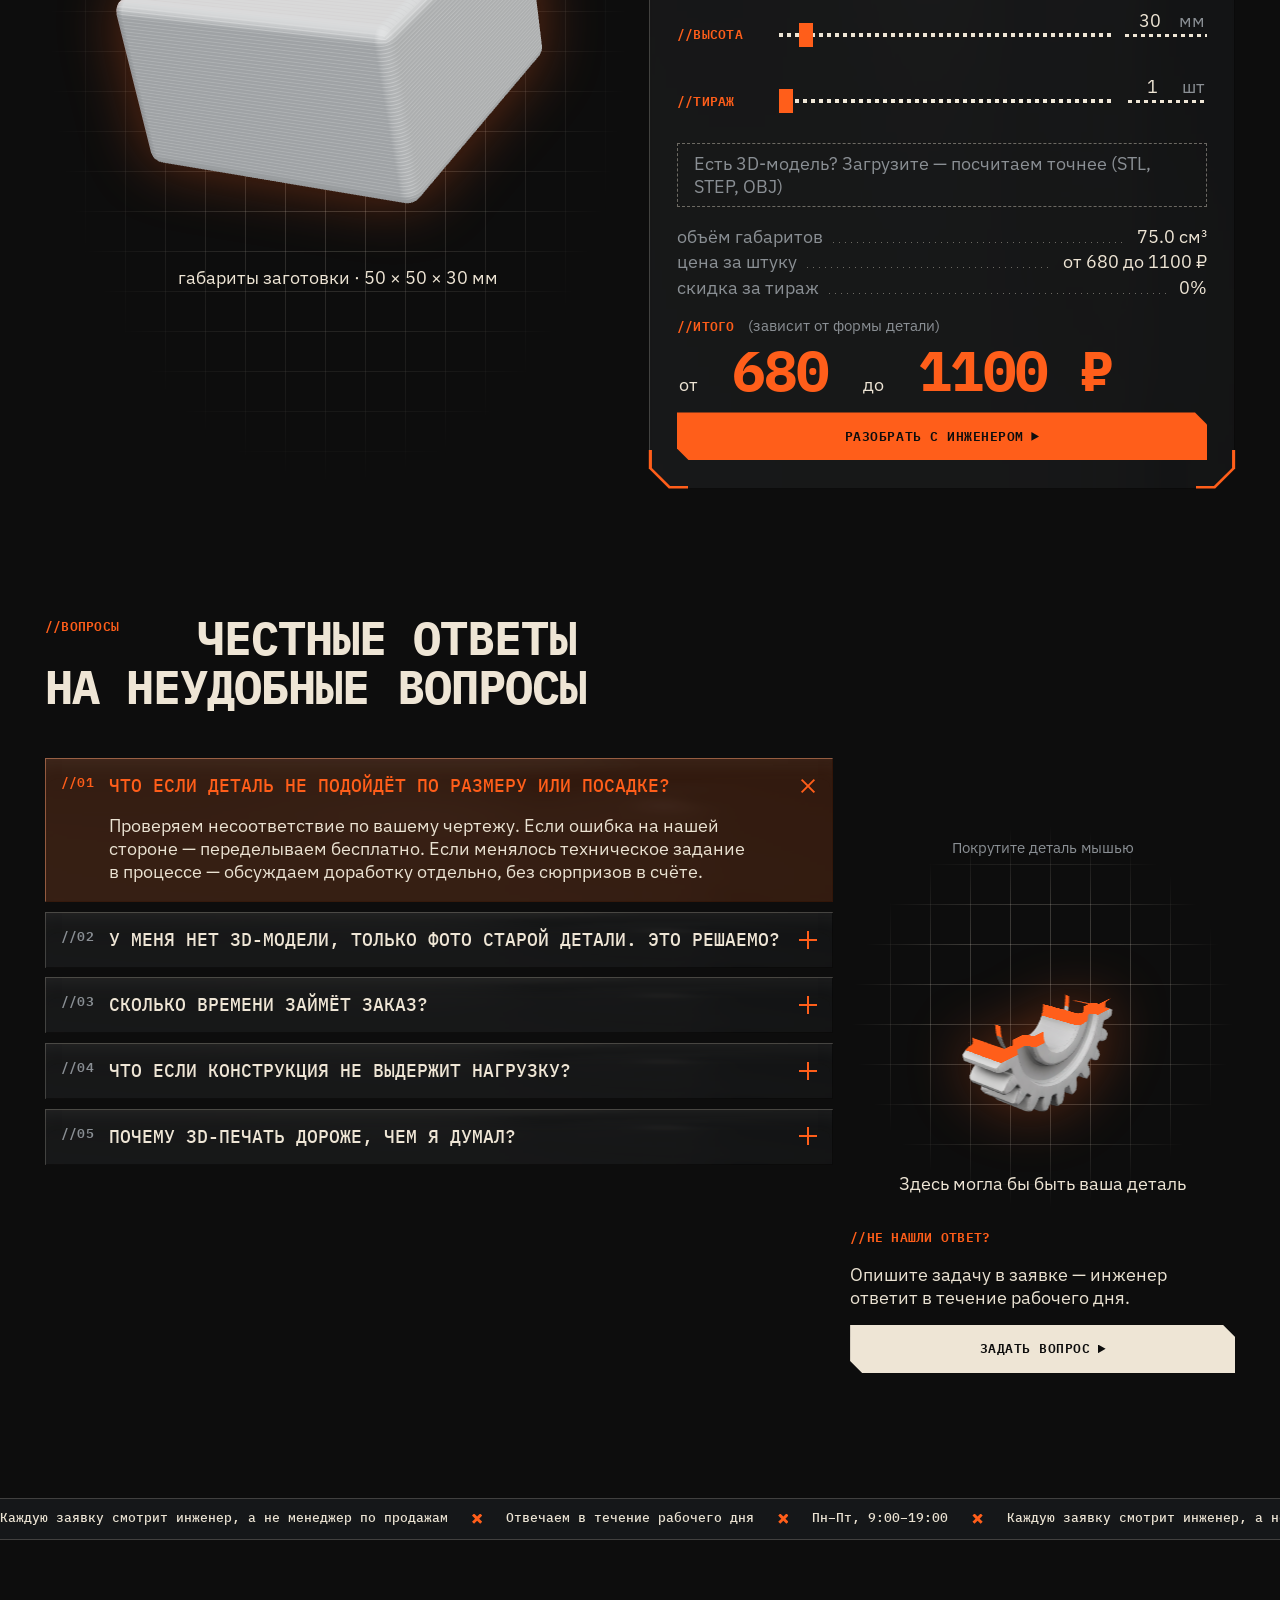
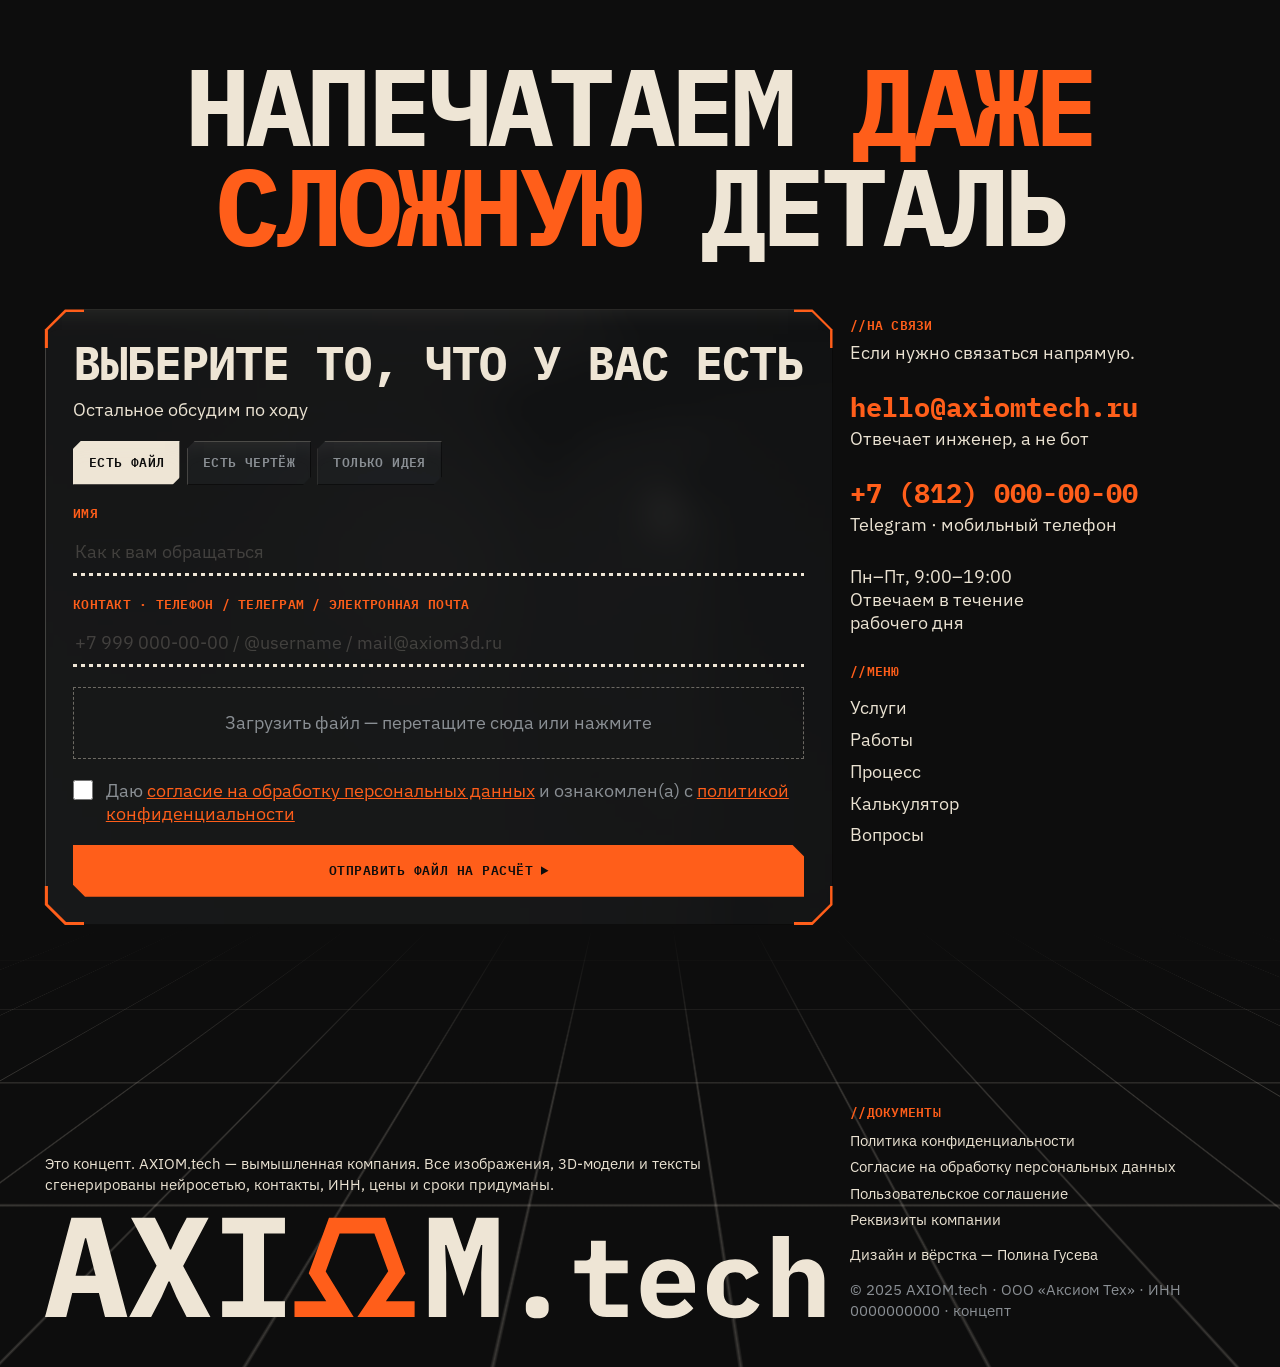
==== commit 63e360a2: "Speed up the cases block on phones and restore scroll earlier - Case images converted to WebP (2.1 M" ====
--- a/index.html
+++ b/index.html
@@ -21,11 +21,16 @@
   <link rel="icon" href="assets/favicon.ico?v=2">
   <link rel="apple-touch-icon" href="assets/img/apple-touch-icon.png?v=2">
   <link rel="preload" href="assets/fonts/plex-sans-400-cyrillic.woff2" as="font" type="font/woff2" crossorigin><link rel="preload" href="assets/fonts/plex-mono-700-cyrillic.woff2" as="font" type="font/woff2" crossorigin><link rel="stylesheet" href="assets/fonts/fonts.css">
+  <script type="importmap">{ "imports": { "three": "./lib/three/three.module.min.js", "three/addons/": "./lib/three/addons/" } }</script>
+  <link rel="modulepreload" href="lib/three/three.module.min.js">
+  <link rel="modulepreload" href="lib/three/addons/GLTFLoader.js"><link rel="modulepreload" href="lib/three/addons/BufferGeometryUtils.js"><link rel="modulepreload" href="lib/three/addons/MeshoptDecoder.js">
+  <link rel="modulepreload" href="lib/three/addons/OrbitControls.js"><link rel="modulepreload" href="lib/three/addons/RoomEnvironment.js"><link rel="modulepreload" href="lib/three/addons/RoundedBoxGeometry.js">
+  <link rel="preload" href="assets/models/case-1.glb" as="fetch" crossorigin>
   <link rel="stylesheet" href="css/brackets.css">
   <link rel="stylesheet" href="css/progress.css">
 <link rel="stylesheet" href="lib/lenis.css">
   <link rel="stylesheet" href="css/cursor.css?v=4">
-  <link rel="stylesheet" href="style.css?v=346">
+  <link rel="stylesheet" href="style.css?v=347">
   <script>document.documentElement.classList.add('js');</script>
 </head>
 <body>
@@ -134,10 +139,10 @@
 
   <!-- Честно -->
   <section class="mega wrap" id="honest" data-chapter="Честно">
-    <div class="mega__float" data-depth="0.35" style="left:3%;top:12%" data-model="assets/models/case-2.glb" data-rim="0" aria-hidden="true"><img src="assets/img/case-2.png" alt="" loading="lazy"></div>
-    <div class="mega__float" data-depth="-0.25" style="right:4%;top:6%" data-model="assets/models/case-1.glb" data-rim="1.1" aria-hidden="true"><img src="assets/img/case-1.png" alt="" loading="lazy"></div>
-    <div class="mega__float" data-depth="0.5" style="left:10%;bottom:30%" data-model="assets/models/case-4.glb" data-rim="1.1" aria-hidden="true"><img src="assets/img/case-4.png" alt="" loading="lazy"></div>
-    <div class="mega__float" data-depth="-0.4" style="right:8%;bottom:34%" data-model="assets/models/case-3.glb" data-rim=".15" aria-hidden="true"><img src="assets/img/case-3.png" alt="" loading="lazy"></div>
+    <div class="mega__float" data-depth="0.35" style="left:3%;top:12%" data-model="assets/models/case-2.glb" data-rim="0" aria-hidden="true"><img src="assets/img/case-2.webp" alt="" loading="lazy"></div>
+    <div class="mega__float" data-depth="-0.25" style="right:4%;top:6%" data-model="assets/models/case-1.glb" data-rim="1.1" aria-hidden="true"><img src="assets/img/case-1.webp" alt="" loading="lazy"></div>
+    <div class="mega__float" data-depth="0.5" style="left:10%;bottom:30%" data-model="assets/models/case-4.glb" data-rim="1.1" aria-hidden="true"><img src="assets/img/case-4.webp" alt="" loading="lazy"></div>
+    <div class="mega__float" data-depth="-0.4" style="right:8%;bottom:34%" data-model="assets/models/case-3.glb" data-rim=".15" aria-hidden="true"><img src="assets/img/case-3.webp" alt="" loading="lazy"></div>
     <div class="mega__float" data-depth="0.3" style="left:44%;bottom:4%" data-model="assets/models/gear.glb" data-rim="1.1" aria-hidden="true"></div>
     <p class="label label--o" style="text-align:center;position:relative;z-index:3">//честно</p>
     <h2 class="mega__text" data-boot>3D-печать —&nbsp;<span class="o">не</span> ответ на&nbsp;любую задачу</h2>
@@ -250,9 +255,8 @@
   </div>
 </footer>
 
-<script type="importmap">{ "imports": { "three": "./lib/three/three.module.min.js", "three/addons/": "./lib/three/addons/" } }</script>
 <script src="lib/lenis.min.js"></script>
-<script src="main.js?v=144"></script>
-<script type="module" src="viewer3d.js?v=42"></script>
+<script src="main.js?v=146"></script>
+<script type="module" src="viewer3d.js?v=43"></script>
 </body>
 </html>
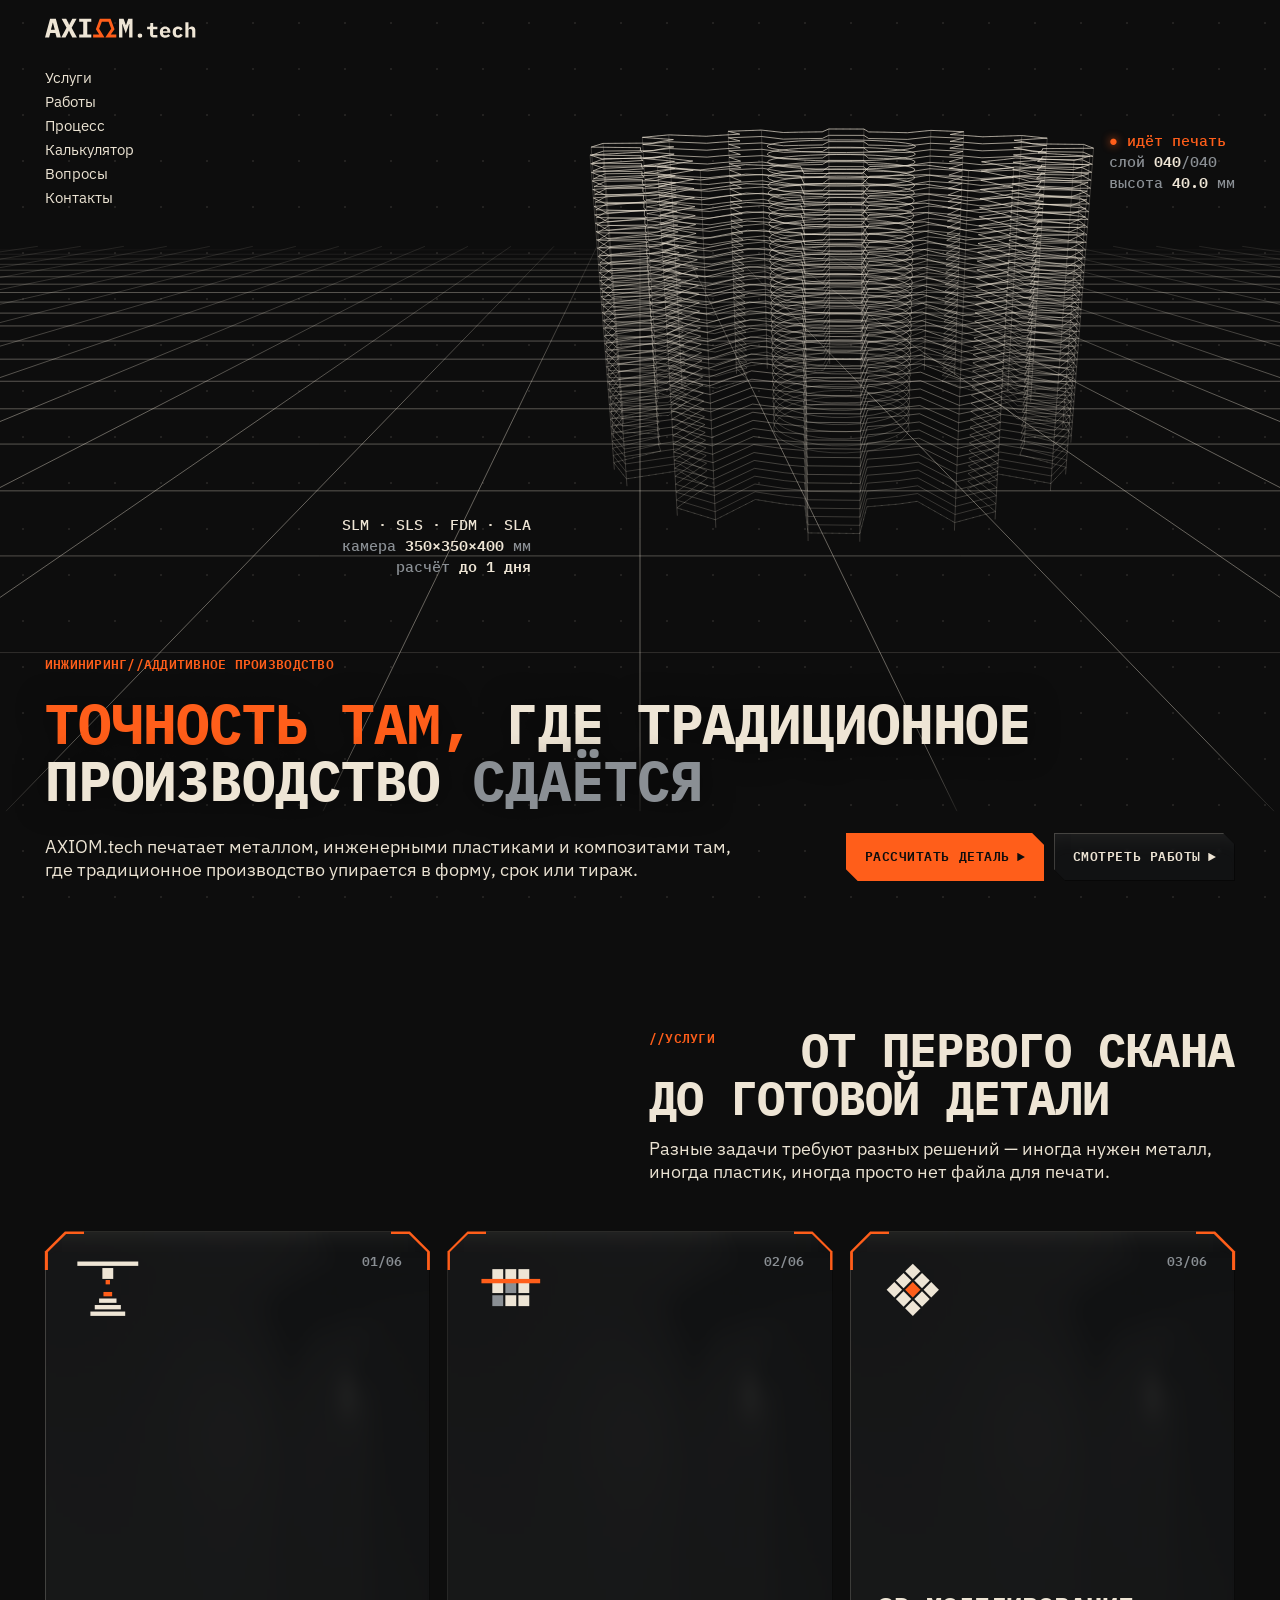
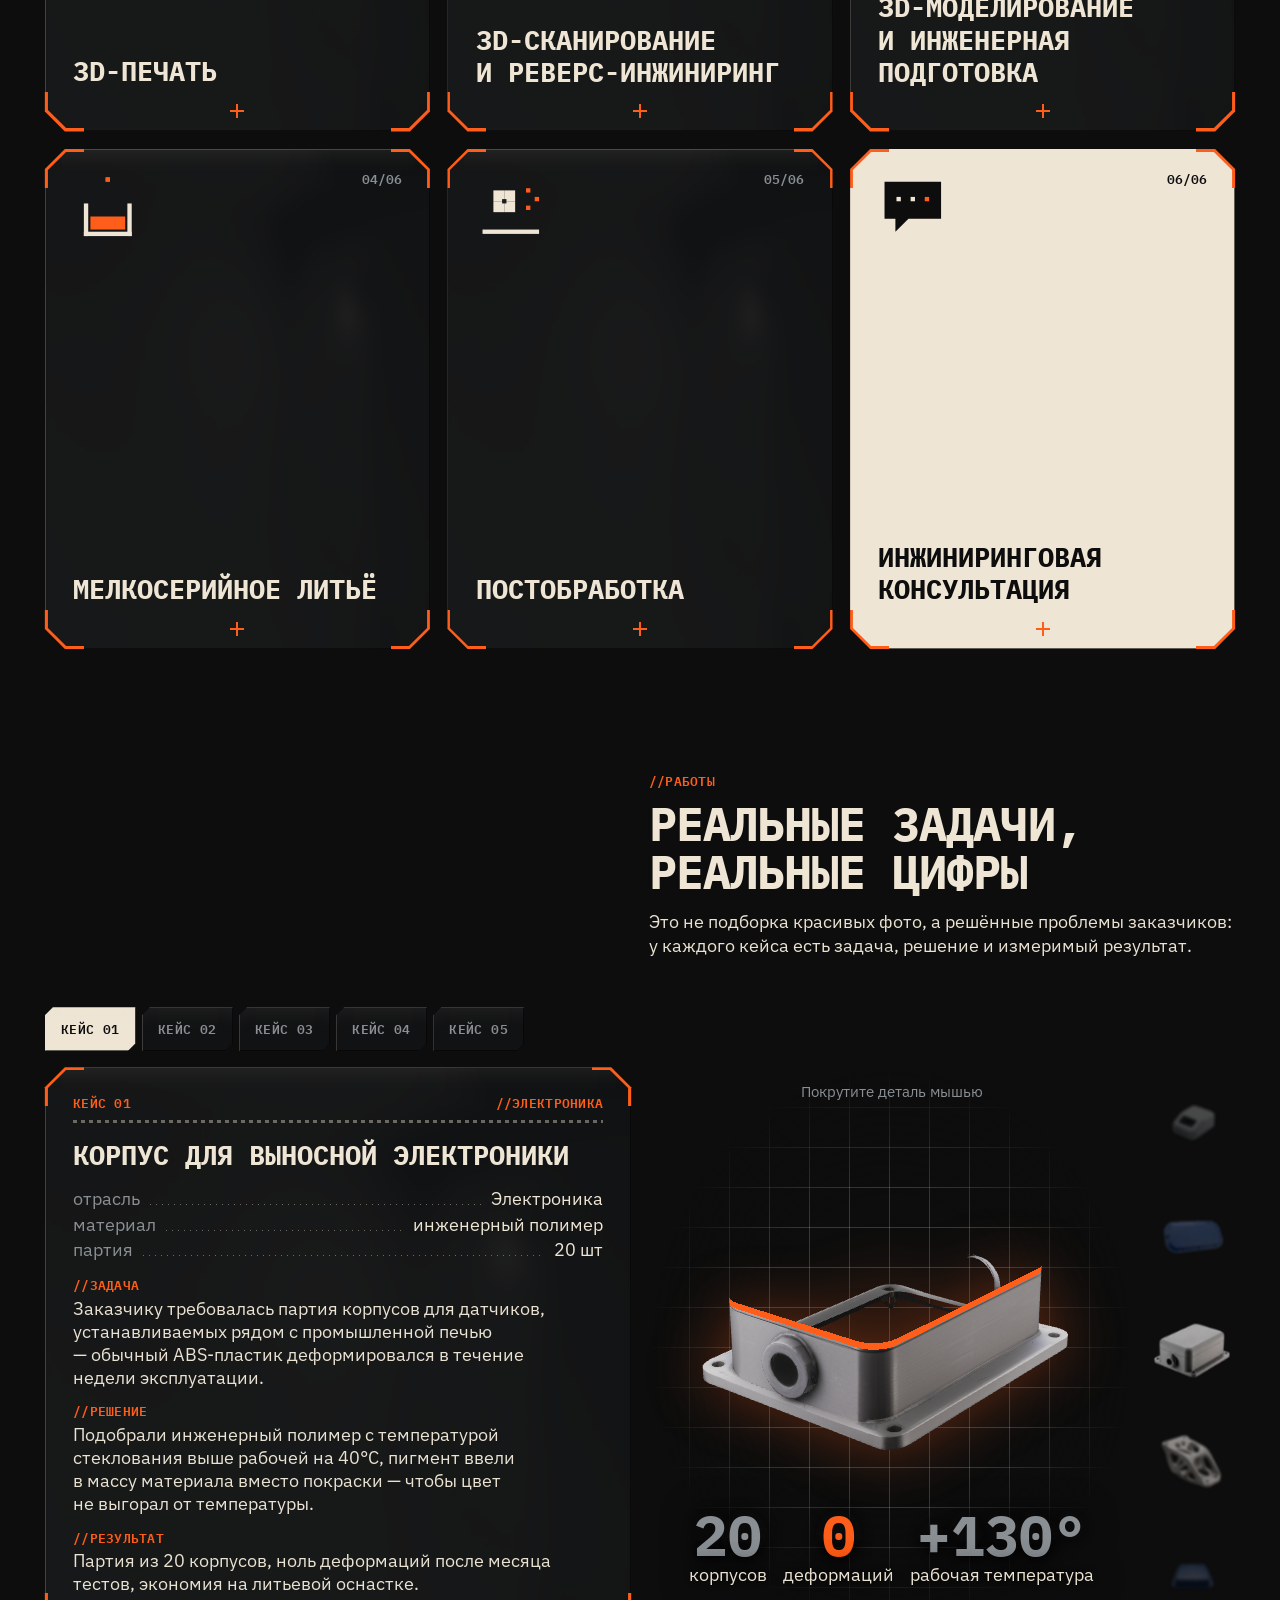
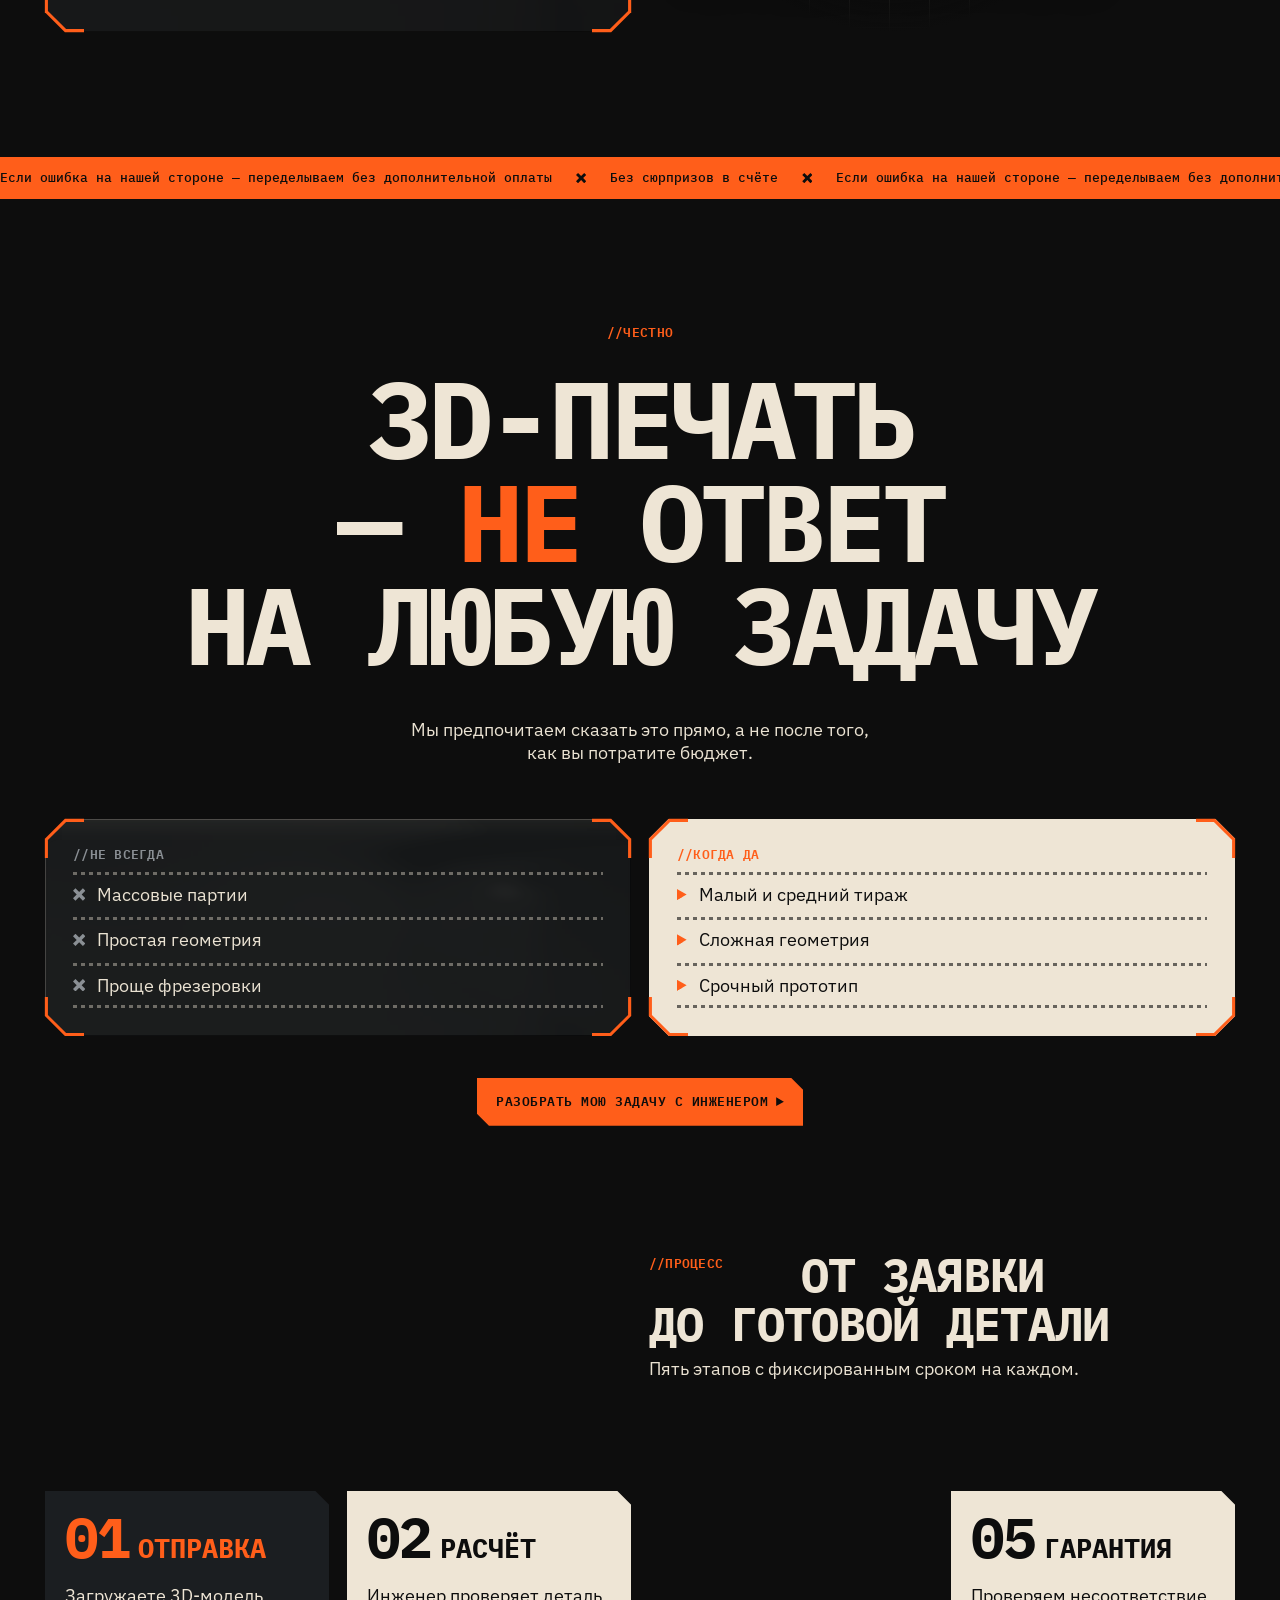
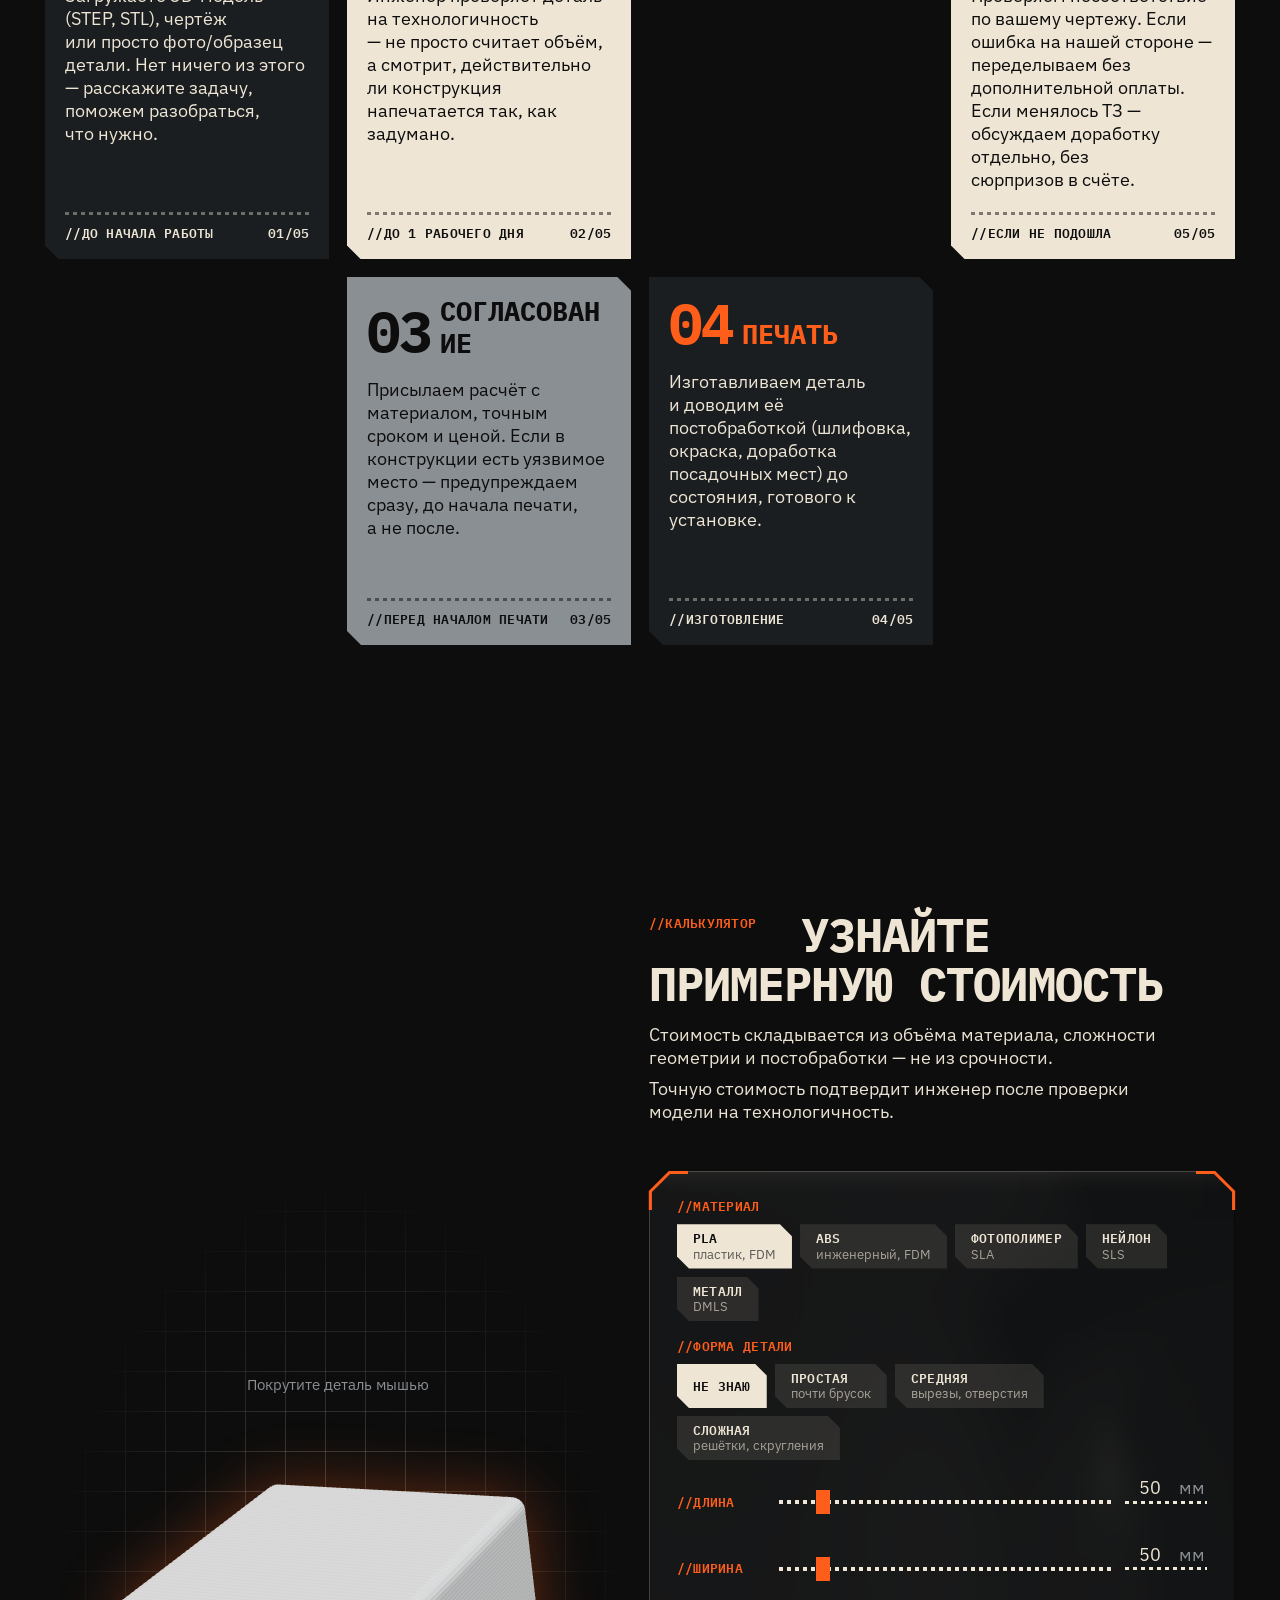
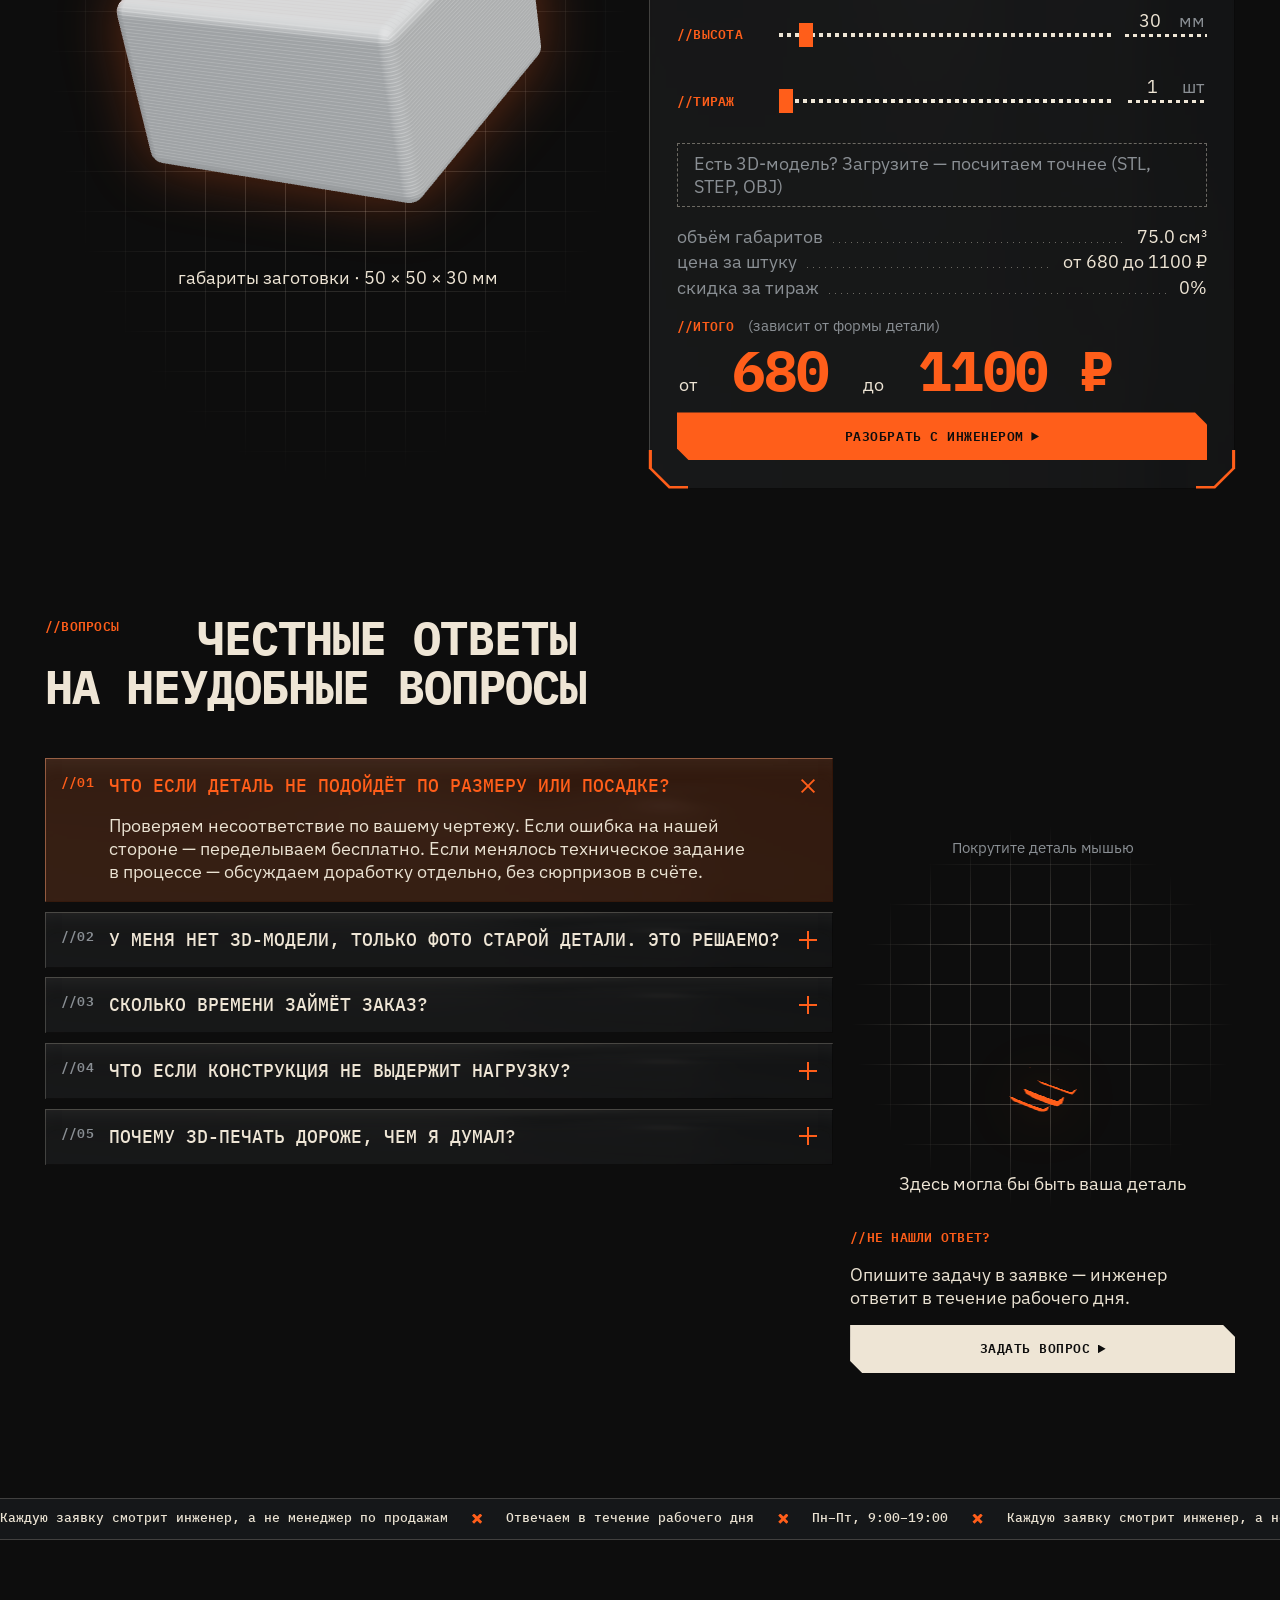
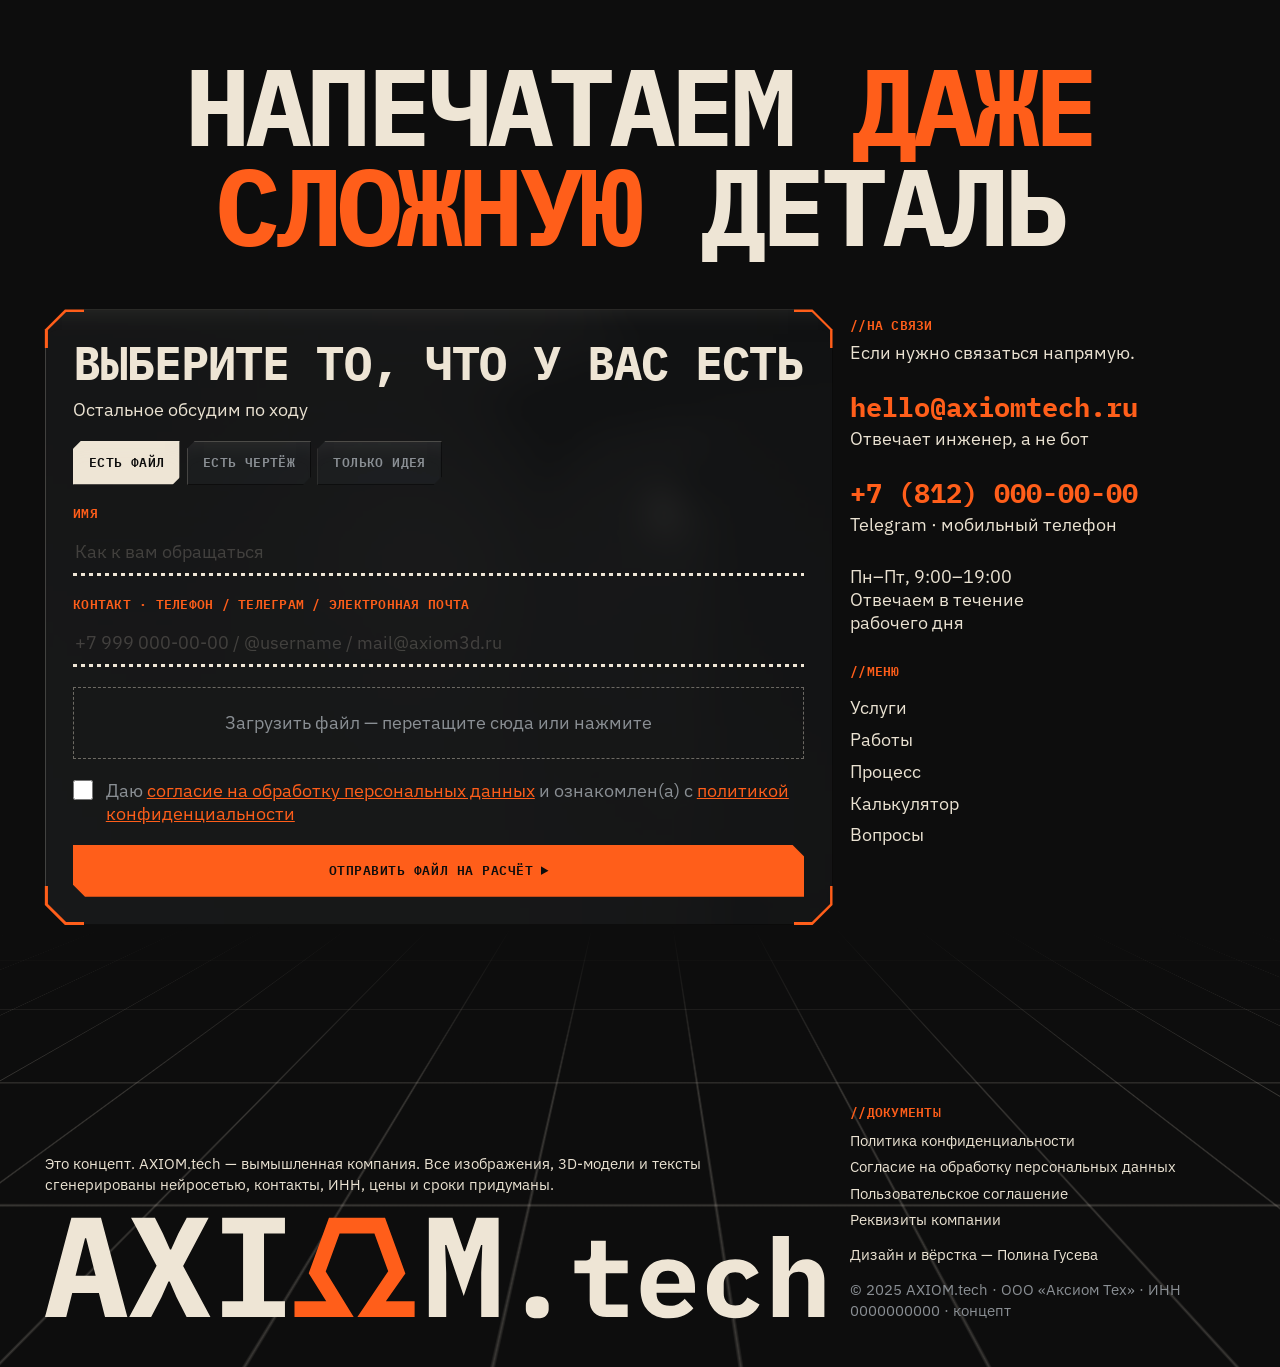
==== commit 1172ee04: "Add dark preloader with the "printing" plate A dark screen shows the "идёт печать / слой / высота" p" ====
--- a/index.html
+++ b/index.html
@@ -6,6 +6,25 @@
   <title>AXIOM.tech —&nbsp;3D-печать и&nbsp;аддитивное производство на&nbsp;заказ</title>
   <meta name="description" content="Печатаем металлом, инженерными пластиками и композитами там, где традиционное производство сдаётся. SLM, SLS, FDM, SLA. Расчёт за день.">
   <meta name="theme-color" content="#0d0d0d">
+  <style>
+    #axpre{display:none;position:fixed;inset:0;z-index:2147483000;pointer-events:none}
+    html.axpre-on #axpre{display:block}
+    html.axpre-lock,html.axpre-lock body{overflow:hidden}
+    #axpre .axpre__bg{position:absolute;inset:0;background:#0d0d0d;transition:opacity .8s ease}
+    #axpre.is-done .axpre__bg{opacity:0}
+    #axpre .axpre__hud{opacity:0;transition:opacity .35s ease}
+    #axpre.is-hud .axpre__hud{opacity:1}
+  </style>
+  <script>
+    // Прелоадер показываем только на первом заходе/обновлении наверху страницы: без якоря, без возврата в середину, без «уменьшить движение»
+    (function () {
+      var d = document.documentElement, nav = performance.getEntriesByType && performance.getEntriesByType('navigation')[0], pos = null;
+      try { pos = JSON.parse(sessionStorage.getItem('axPos') || 'null'); } catch (e) {}
+      var back = nav && (nav.type === 'reload' || nav.type === 'back_forward') && pos && ((pos.id && pos.id !== 'hero') || pos.off > 80);
+      if (location.hash || back || matchMedia('(prefers-reduced-motion: reduce)').matches) return;
+      d.classList.add('axpre-on', 'axpre-lock'); window.axPre = { done: false };
+    })();
+  </script>
   <meta property="og:type" content="website">
   <meta property="og:site_name" content="AXIOM.tech">
   <meta property="og:locale" content="ru_RU">
@@ -34,6 +53,44 @@
   <script>document.documentElement.classList.add('js');</script>
 </head>
 <body>
+<div id="axpre" aria-hidden="true"><i class="axpre__bg"></i><div class="hero__hud axpre__hud"><p><span class="live"><i class="live__dot" aria-hidden="true">●</i> идёт печать</span><br>слой <b id="pLayer">001</b>/<span id="pTotal">036</span><br>высота <b id="pZ">0.0</b> мм</p></div></div>
+<script>
+(function () {
+  var el = document.getElementById('axpre'), root = document.documentElement;
+  if (!el || !window.axPre) return;
+  var L = document.getElementById('pLayer'), Z = document.getElementById('pZ'), PT = document.getElementById('pTotal'), HUD = el.querySelector('.hero__hud'), TOT = 36, MIN = 1400, MAX = 7000;
+  var t0 = performance.now(), loaded = document.readyState === 'complete', fonts = false, prog = 0, finished = false;
+  addEventListener('load', function () { loaded = true; });
+  if (document.fonts && document.fonts.ready) document.fonts.ready.then(function () { fonts = true; el.classList.add('is-hud'); }); else { fonts = true; el.classList.add('is-hud'); }
+  setTimeout(function () { el.classList.add('is-hud'); }, 500);
+  function pad(n) { return ('00' + n).slice(-3); }
+  function place() {   // плашка повторяет положение настоящей (на компьютере его считает main.js)
+    var r = document.querySelector('.hero > .hero__hud'); if (!r) return;
+    HUD.style.left = r.offsetLeft + 'px'; HUD.style.top = r.offsetTop + 'px';
+  }
+  function mirror() {   // когда фон уходит, плашка берёт значения настоящей — подмена в конце незаметна
+    place();
+    var rl = document.getElementById('hLayer'), rz = document.getElementById('hZ'), rt = document.getElementById('hTotal');
+    if (rl) L.textContent = rl.textContent; if (rz) Z.textContent = rz.textContent; if (rt) PT.textContent = rt.textContent;
+  }
+  function finish() {
+    finished = true; window.axPre.done = true; el.classList.add('is-done'); root.classList.remove('axpre-lock');
+    window.dispatchEvent(new Event('axpre-done'));
+    (function m() { mirror(); if (el.parentNode) requestAnimationFrame(m); })();
+    setTimeout(function () { root.classList.remove('axpre-on'); if (el.parentNode) el.parentNode.removeChild(el); }, 900);
+  }
+  (function tick(now) {
+    if (finished) return;
+    place();
+    var t = now - t0, ready = (loaded && fonts) || t > MAX;
+    var target = ready ? 1 : Math.min(.92, 1 - Math.exp(-t / 1500));
+    prog += (target - prog) * .1;
+    L.textContent = pad(Math.max(1, Math.round(prog * TOT))); Z.textContent = (prog * 40).toFixed(1);
+    if (ready && t >= MIN && prog > .985) { L.textContent = pad(TOT); Z.textContent = '40.0'; finish(); return; }
+    requestAnimationFrame(tick);
+  })(t0);
+})();
+</script>
 <div class="noise" aria-hidden="true"></div>
 
 <header class="top" id="top">
@@ -256,7 +313,7 @@
 </footer>
 
 <script src="lib/lenis.min.js"></script>
-<script src="main.js?v=146"></script>
+<script src="main.js?v=148"></script>
 <script type="module" src="viewer3d.js?v=43"></script>
 </body>
 </html>
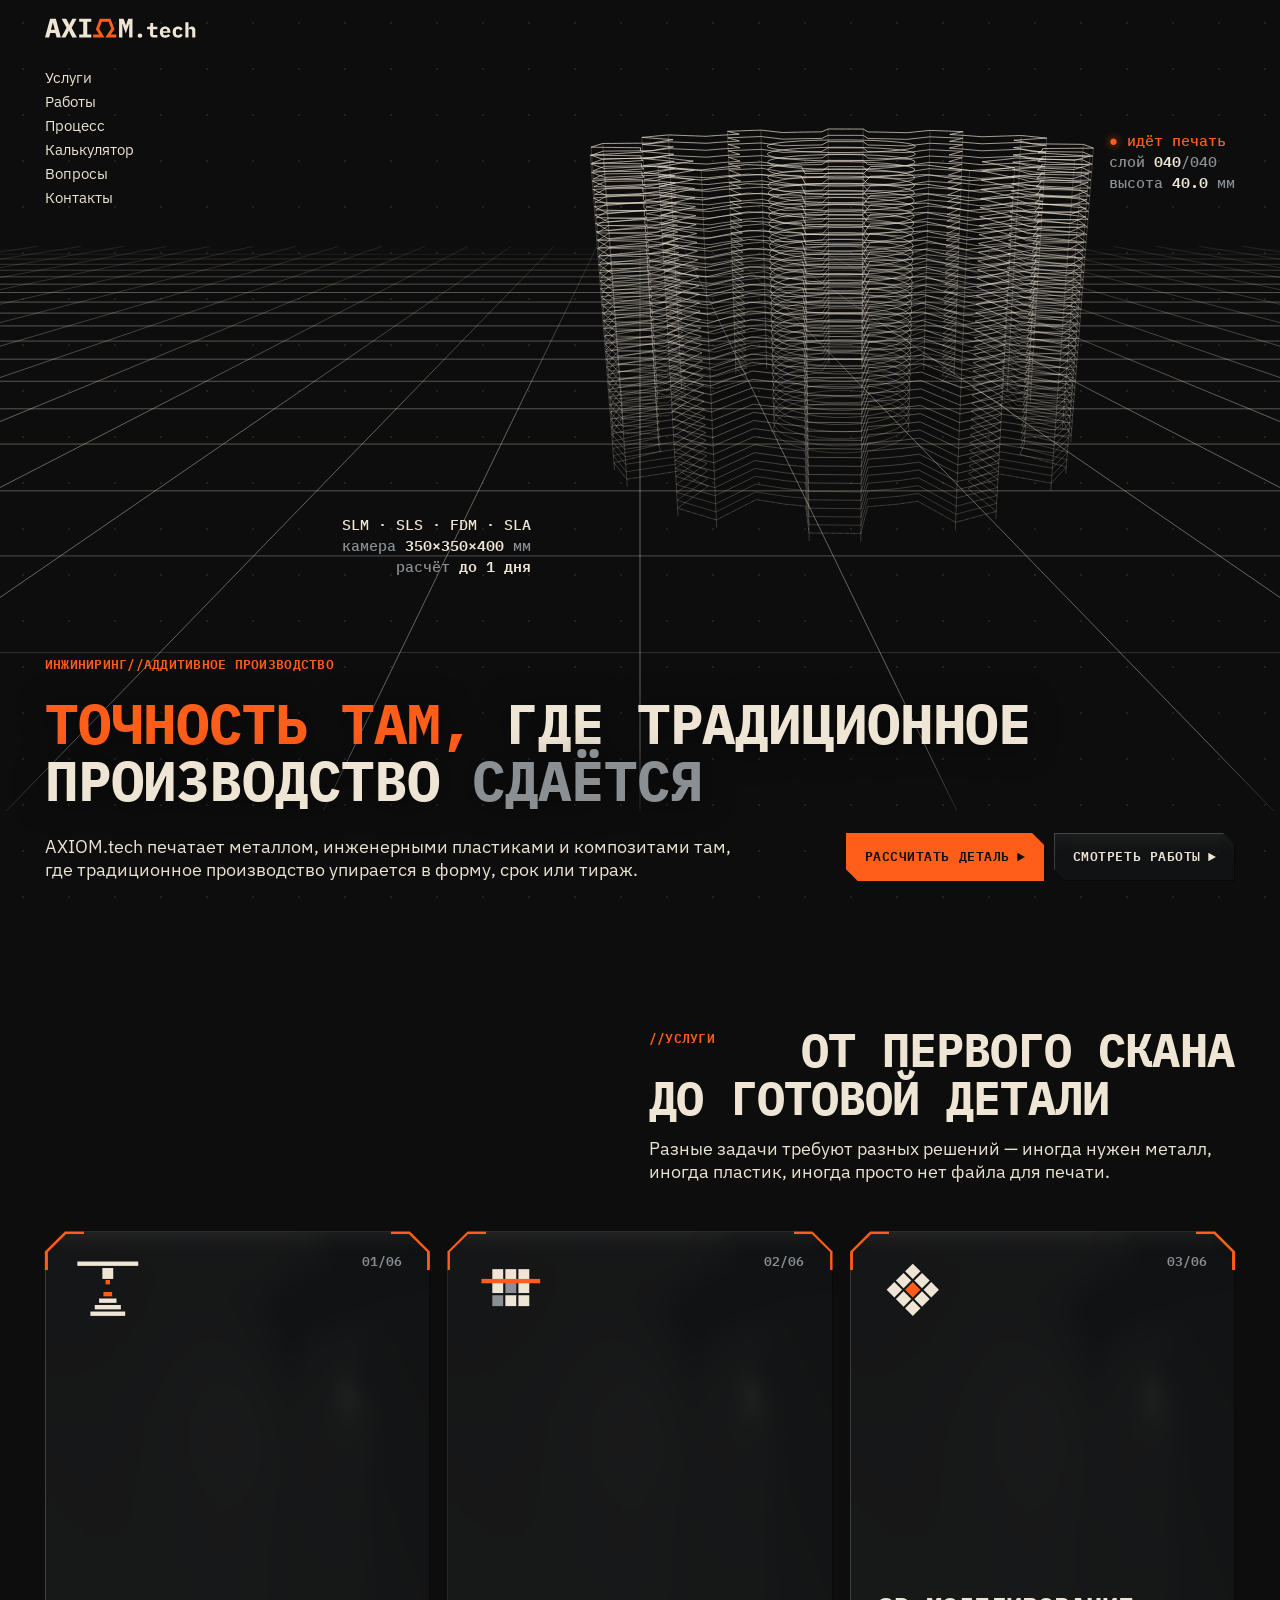
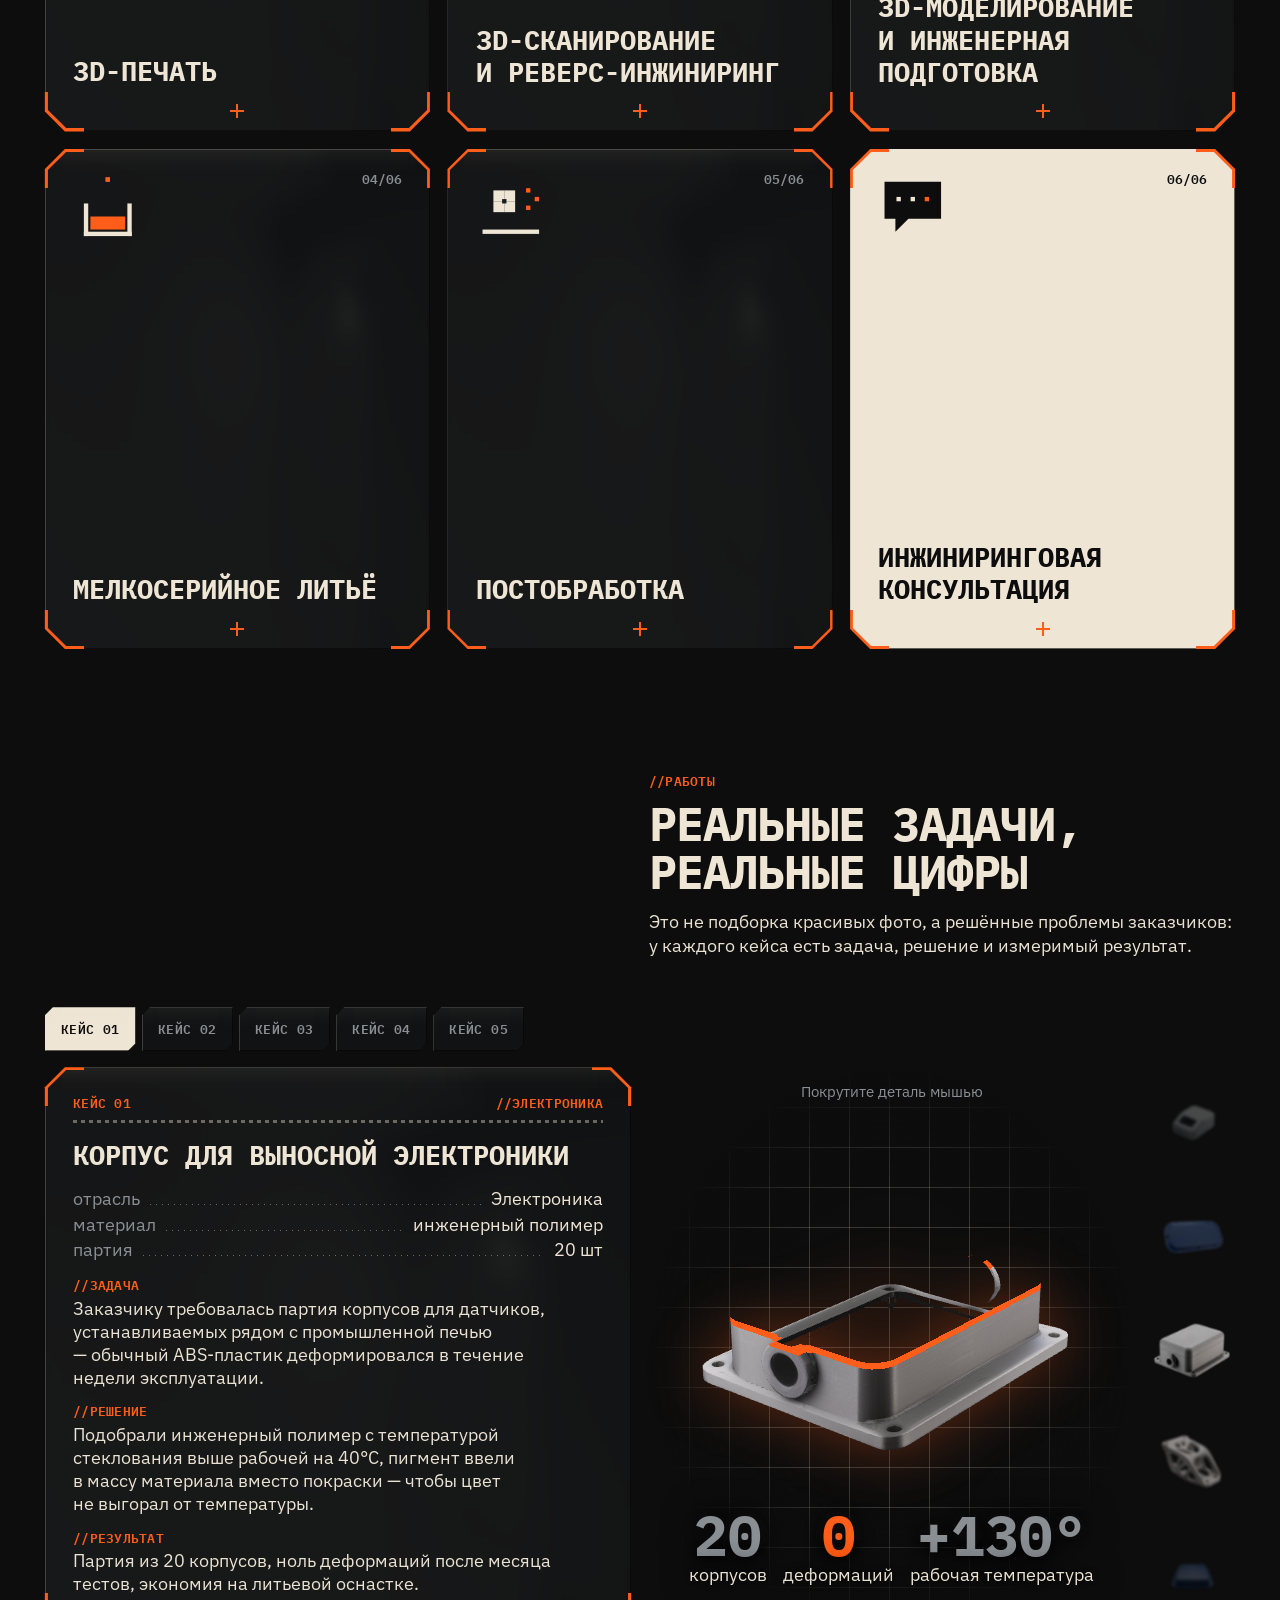
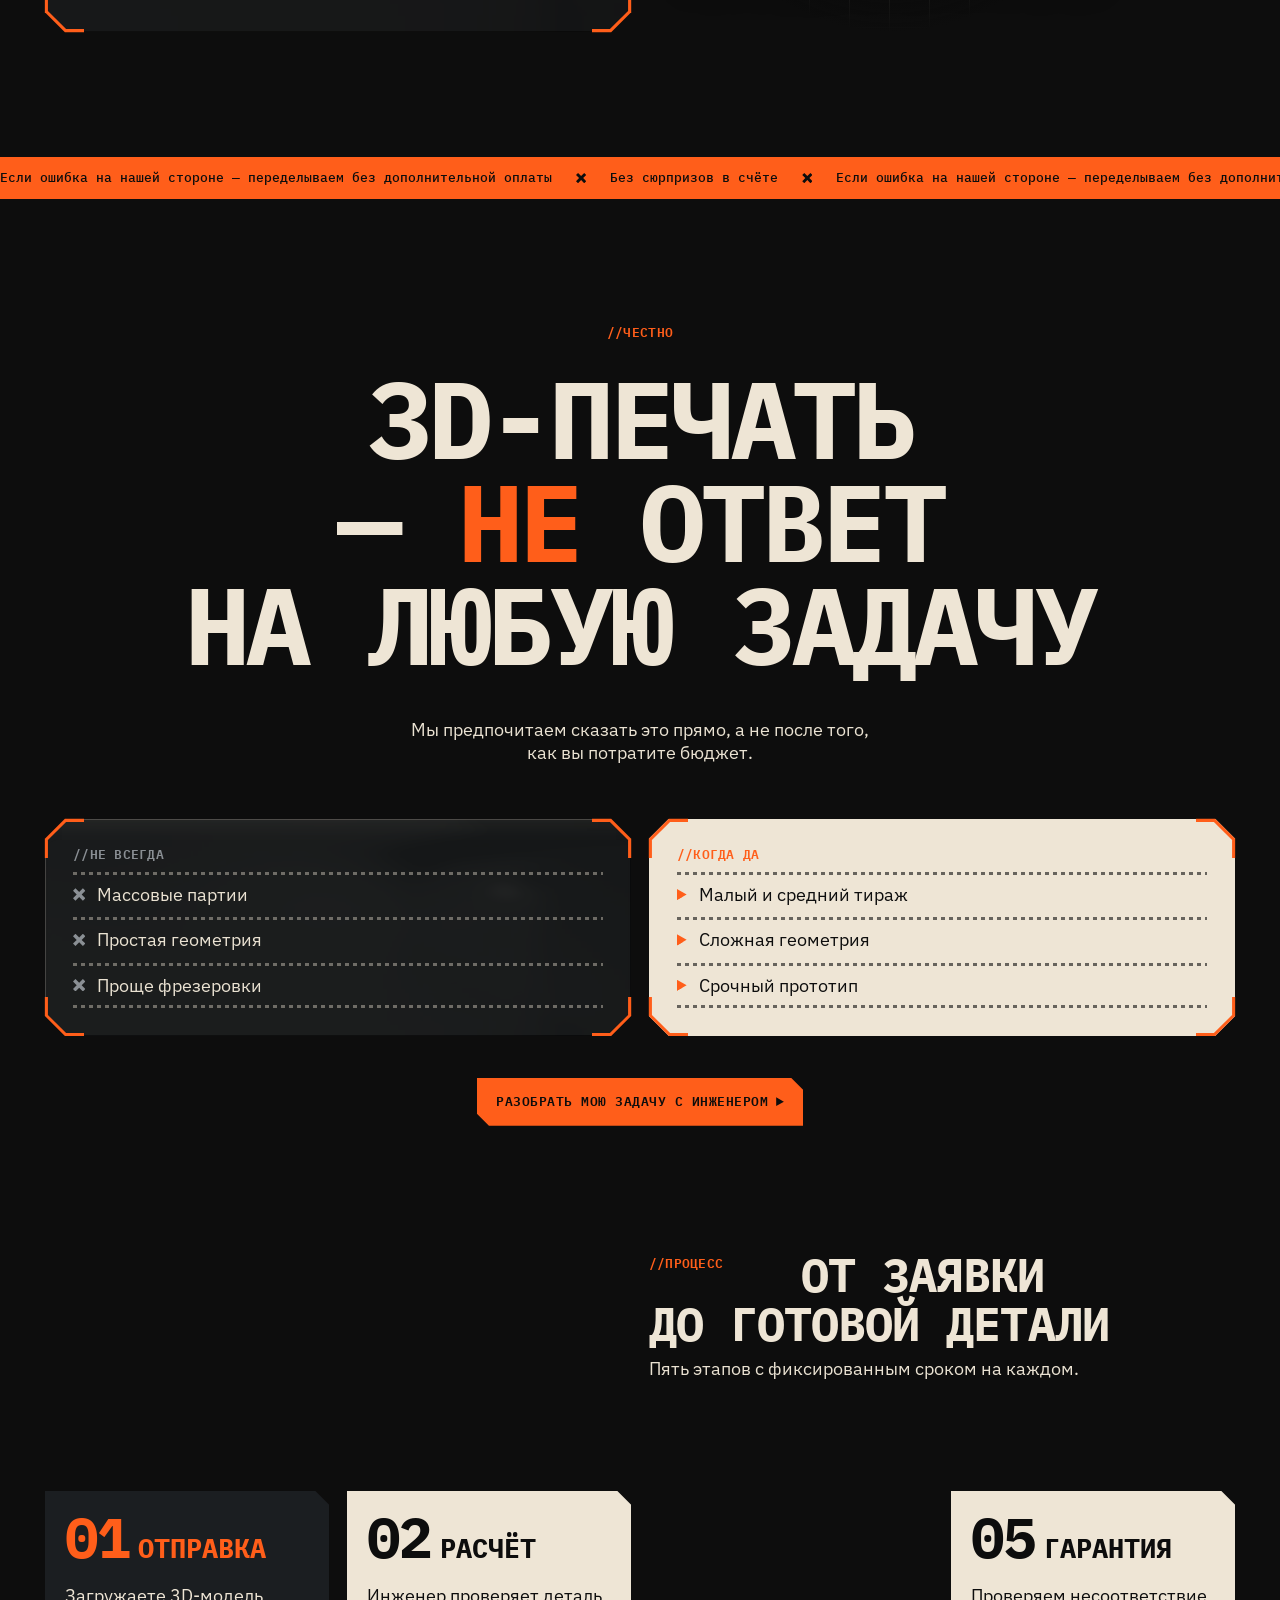
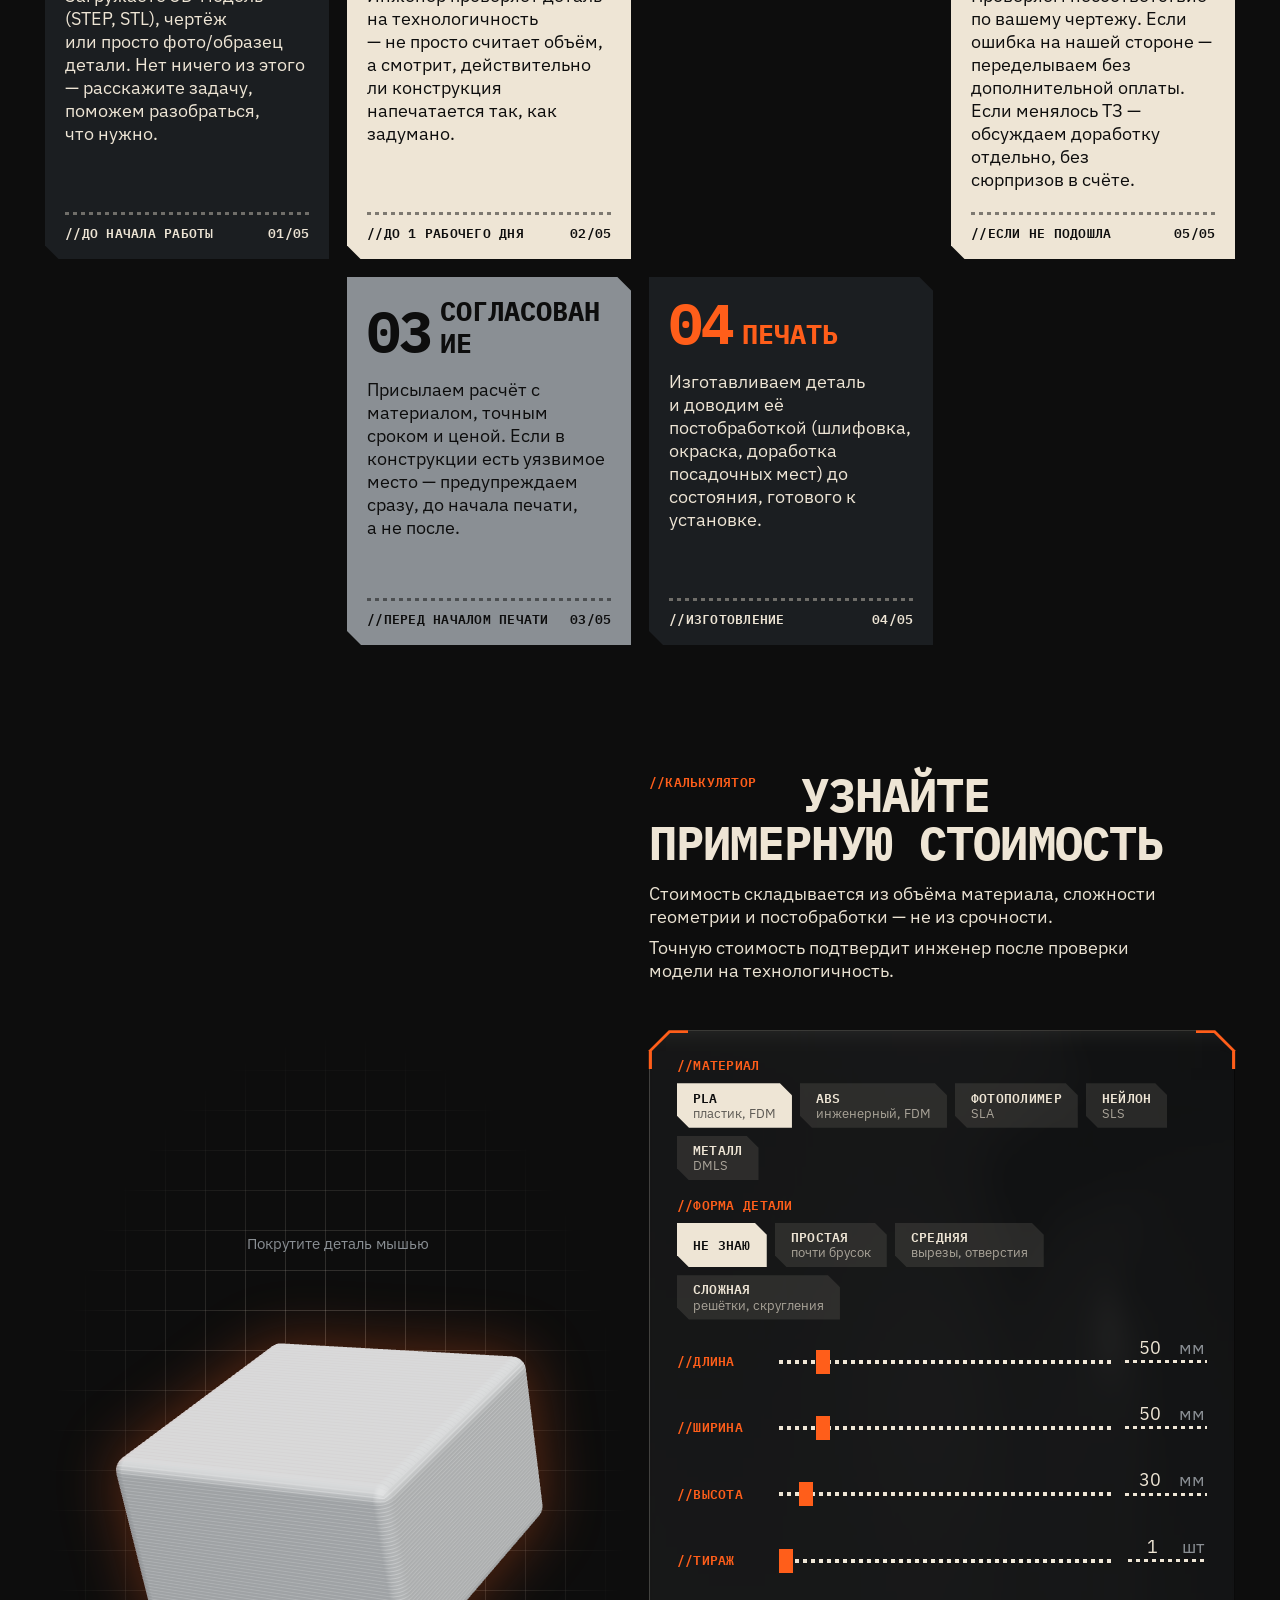
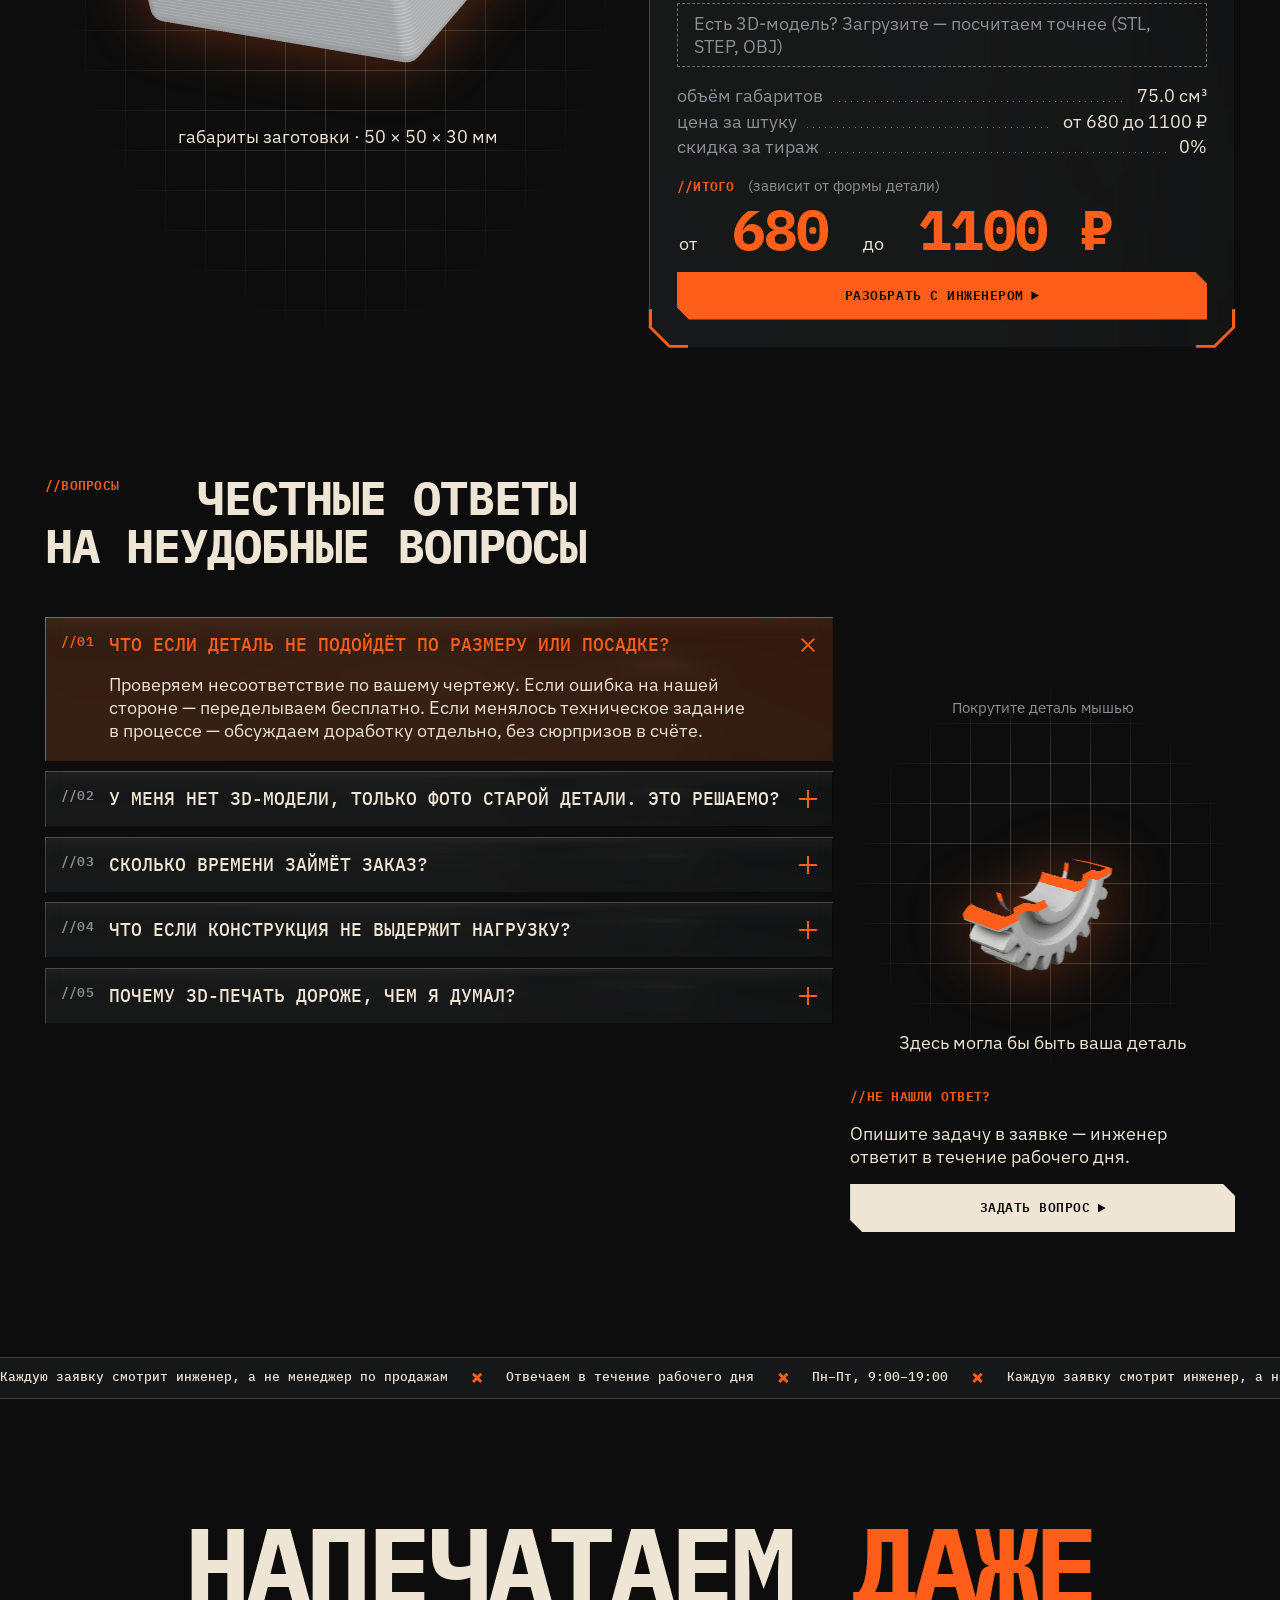
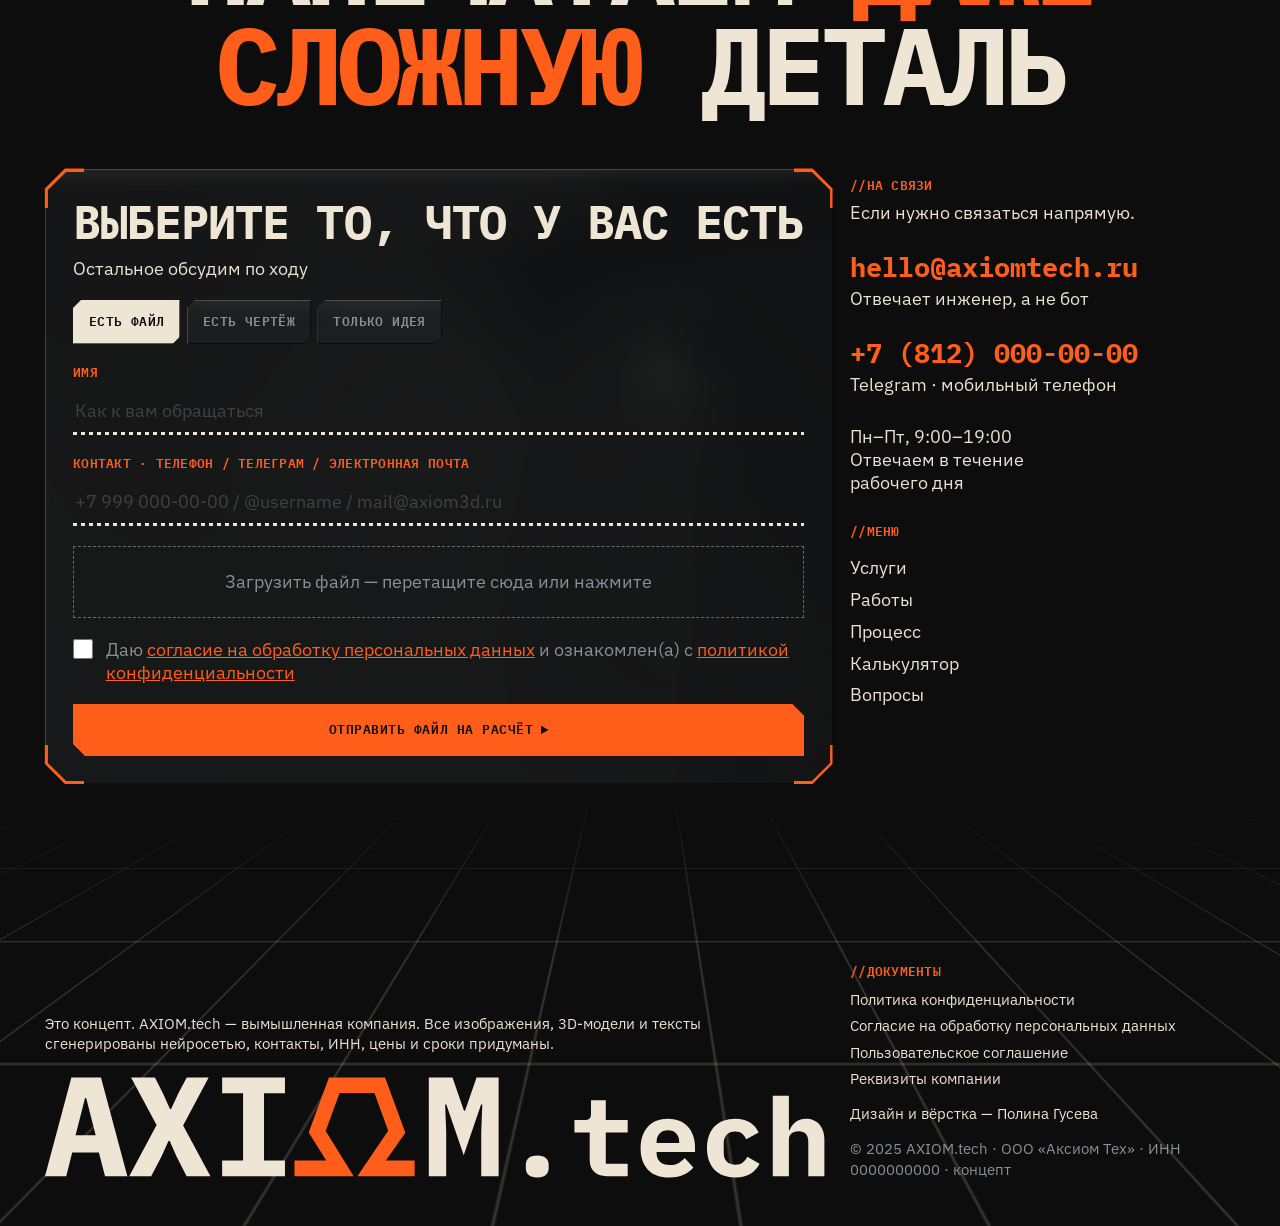
==== commit 38f66ca5: "Fix doubled gap between the process steps and the calculator At 1201px and wider the process block g" ====
--- a/index.html
+++ b/index.html
@@ -49,7 +49,7 @@
   <link rel="stylesheet" href="css/progress.css">
 <link rel="stylesheet" href="lib/lenis.css">
   <link rel="stylesheet" href="css/cursor.css?v=4">
-  <link rel="stylesheet" href="style.css?v=347">
+  <link rel="stylesheet" href="style.css?v=348">
   <script>document.documentElement.classList.add('js');</script>
 </head>
 <body>
--- a/style.css
+++ b/style.css
@@ -2131,7 +2131,7 @@
 @media (min-width: 1001px) and (max-width: 1200px) {
   .proc[data-mode="rows"] { height: auto !important; }
   .proc[data-mode="rows"] .proc__pin { position: relative !important; height: auto !important; padding-top: 0 !important; }
-  .proc[data-mode="rows"] .proc__cards { position: relative !important; margin-top: 0 !important; height: auto !important; padding-top: 3.5rem !important; padding-bottom: 1rem !important;
+  .proc[data-mode="rows"] .proc__cards { position: relative !important; margin-top: 0 !important; height: auto !important; padding-top: 3.5rem !important; padding-bottom: 0 !important;
     grid-template-columns: repeat(12, minmax(0, 1fr)) !important; grid-template-rows: none !important; column-gap: var(--gap) !important; row-gap: var(--gap) !important; }
   .proc[data-mode="rows"] .pcard { grid-column: span 4 !important; grid-row: auto !important; margin-top: 0 !important; top: auto !important; height: auto !important; min-height: 0 !important;
     grid-template-rows: auto 1fr auto !important; }
@@ -2385,9 +2385,9 @@
 /* Этапы от 1201 px: без закрепления на экране — все карточки появились, и страница едет дальше. Раскладка в 4 колонки «вразнобой» сохраняется;
    под подзаголовком — заметный отступ до карточек */
 @media (min-width: 1201px) {
-  .proc[data-mode="rows"] { height: auto !important; padding-bottom: var(--section-gap); }
+  .proc[data-mode="rows"] { height: auto !important; padding-bottom: 0; }
   .proc[data-mode="rows"] .proc__pin { position: relative !important; height: auto !important; padding-top: 0 !important; }
-  .proc[data-mode="rows"] .proc__cards { position: relative !important; margin-top: 0 !important; height: auto !important; padding-top: 4rem !important; padding-bottom: 1rem !important;
+  .proc[data-mode="rows"] .proc__cards { position: relative !important; margin-top: 0 !important; height: auto !important; padding-top: 4rem !important; padding-bottom: 0 !important;
     grid-template-rows: auto auto !important; pointer-events: auto !important; }
   .proc[data-mode="rows"] .pcard { height: auto !important; min-height: 19rem; top: auto !important; }
 }
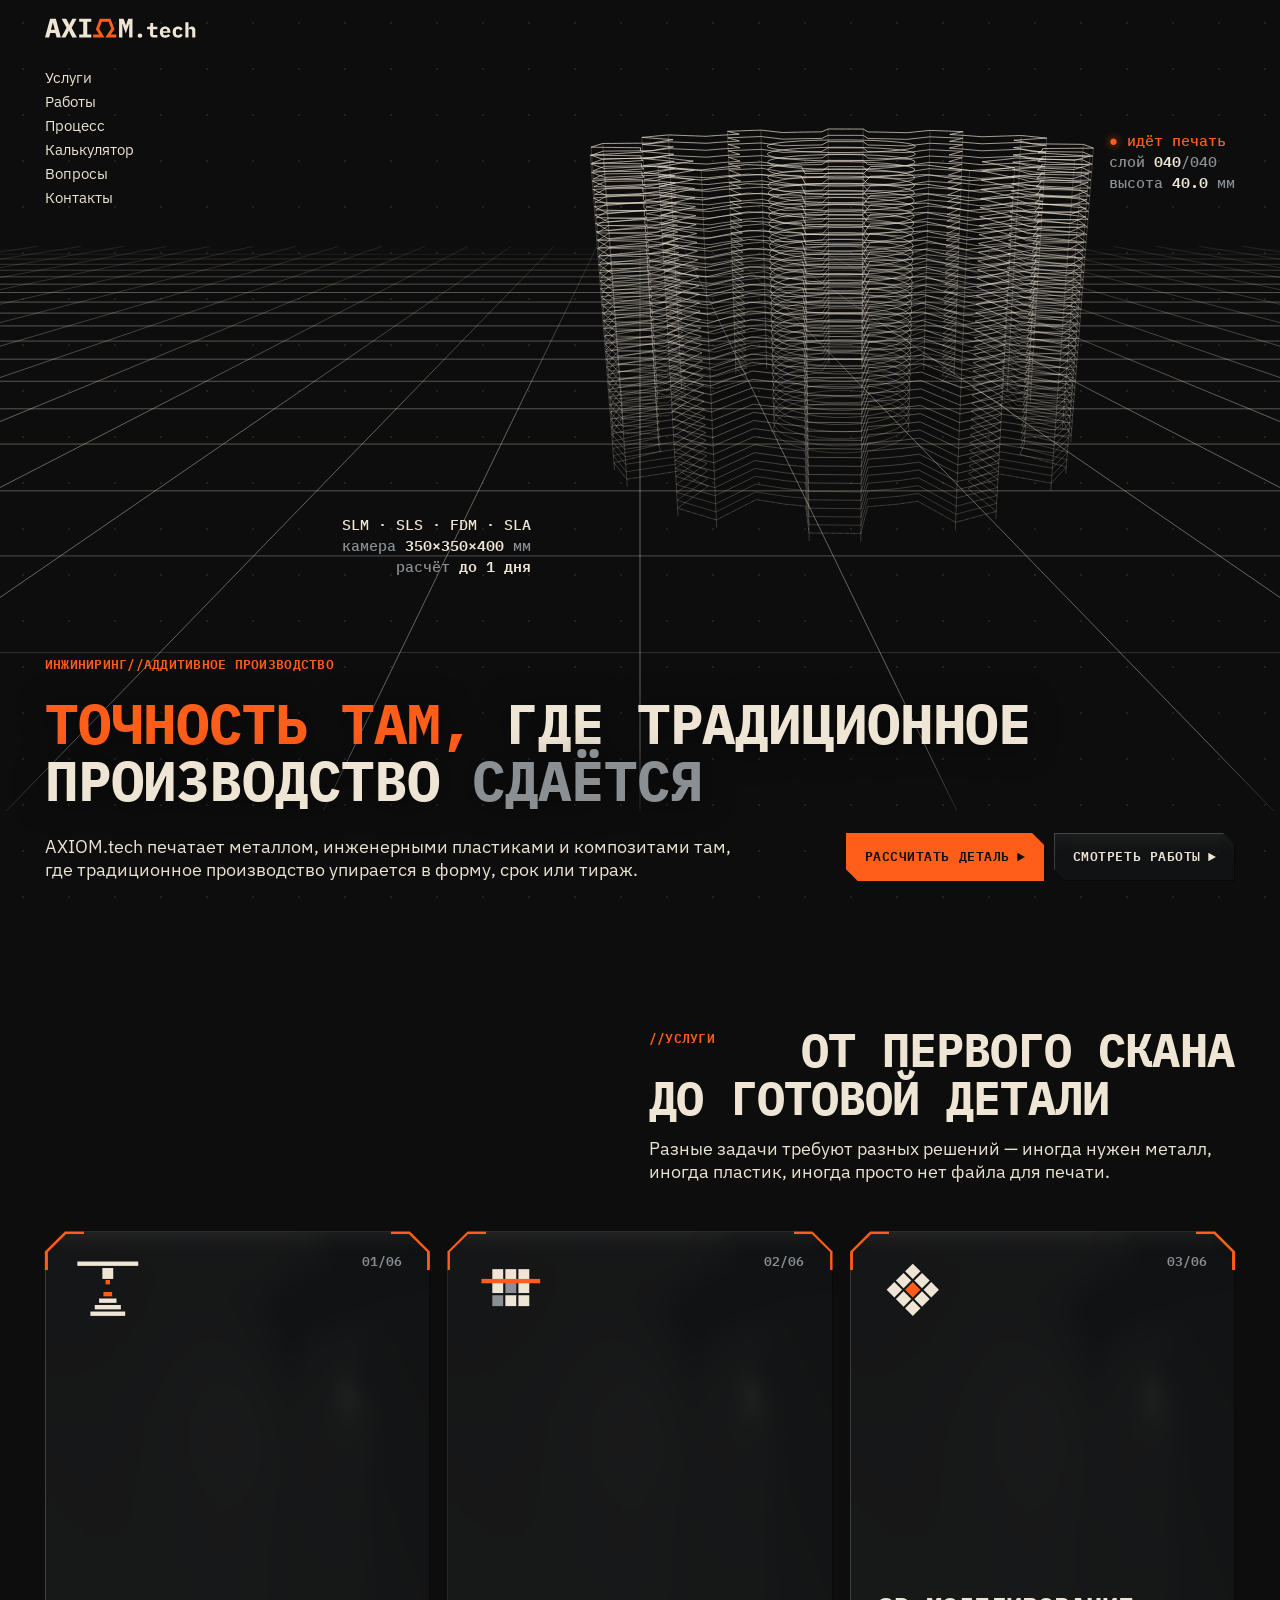
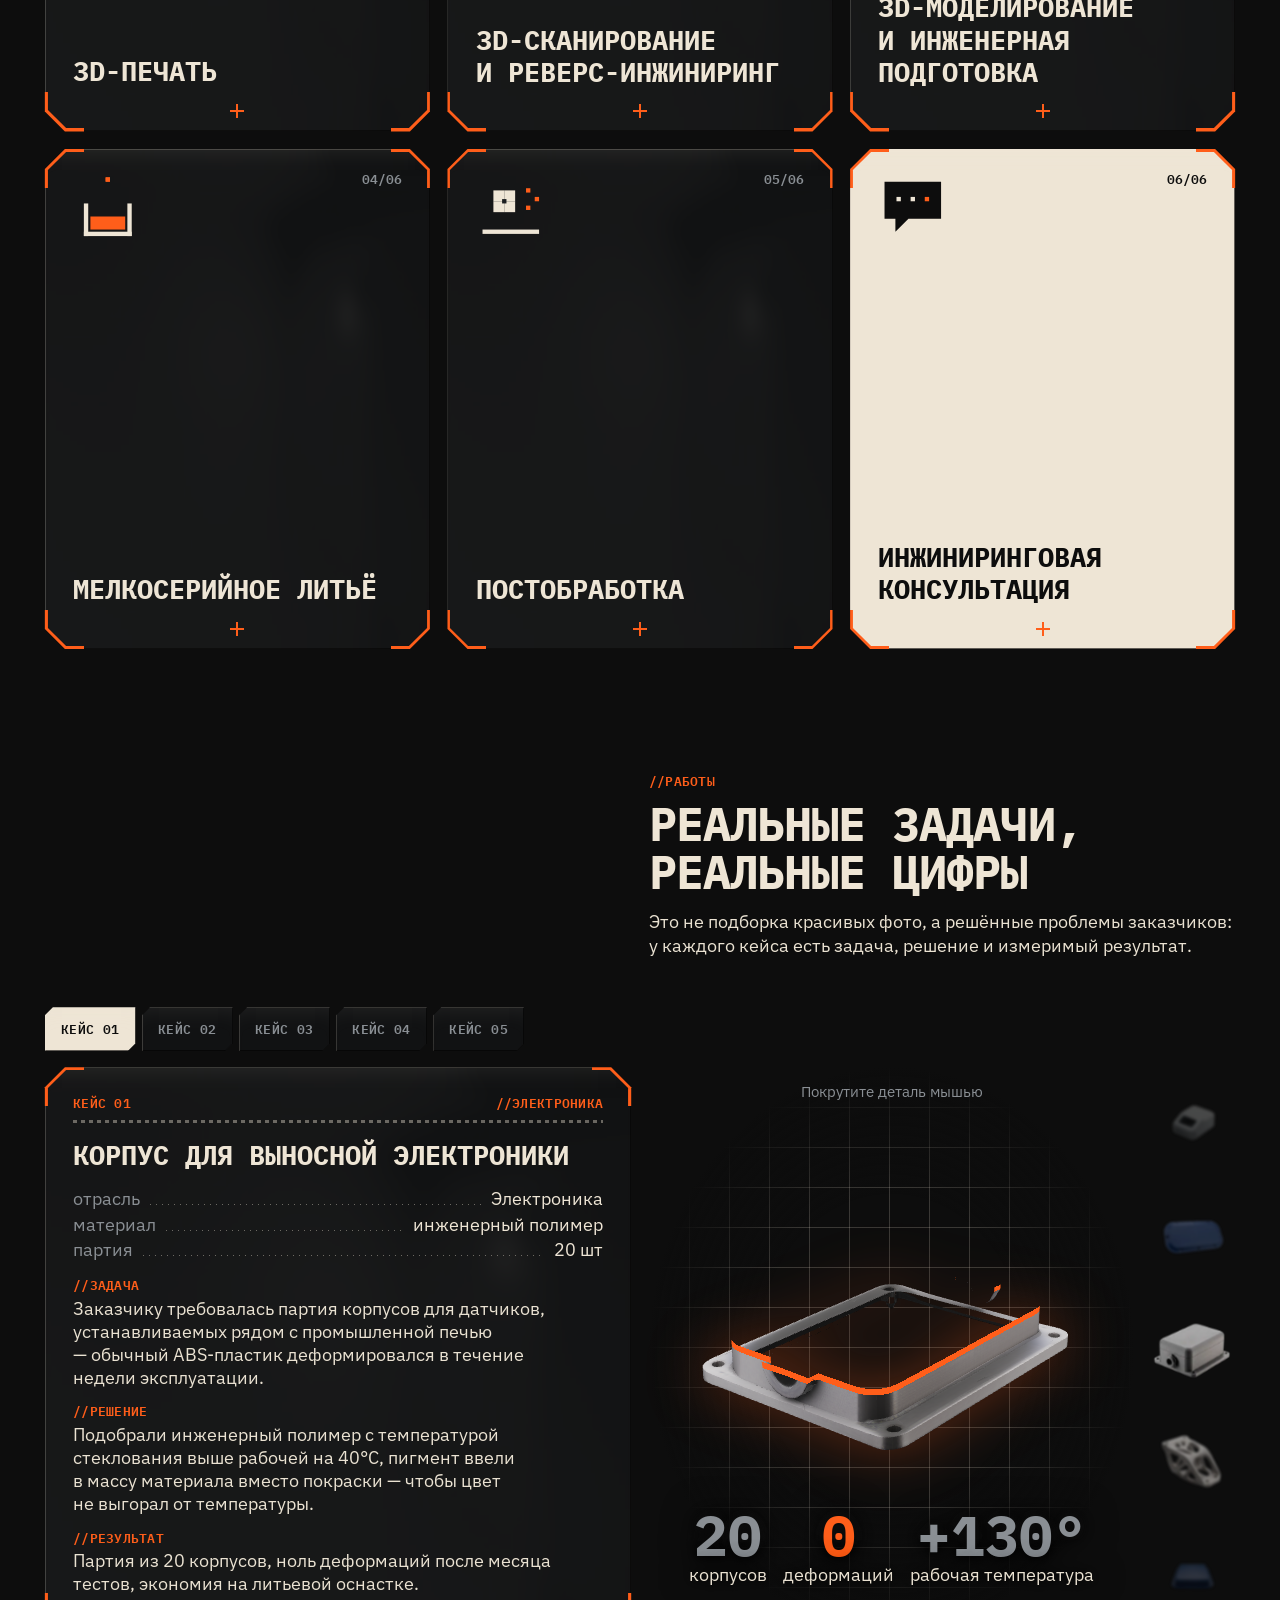
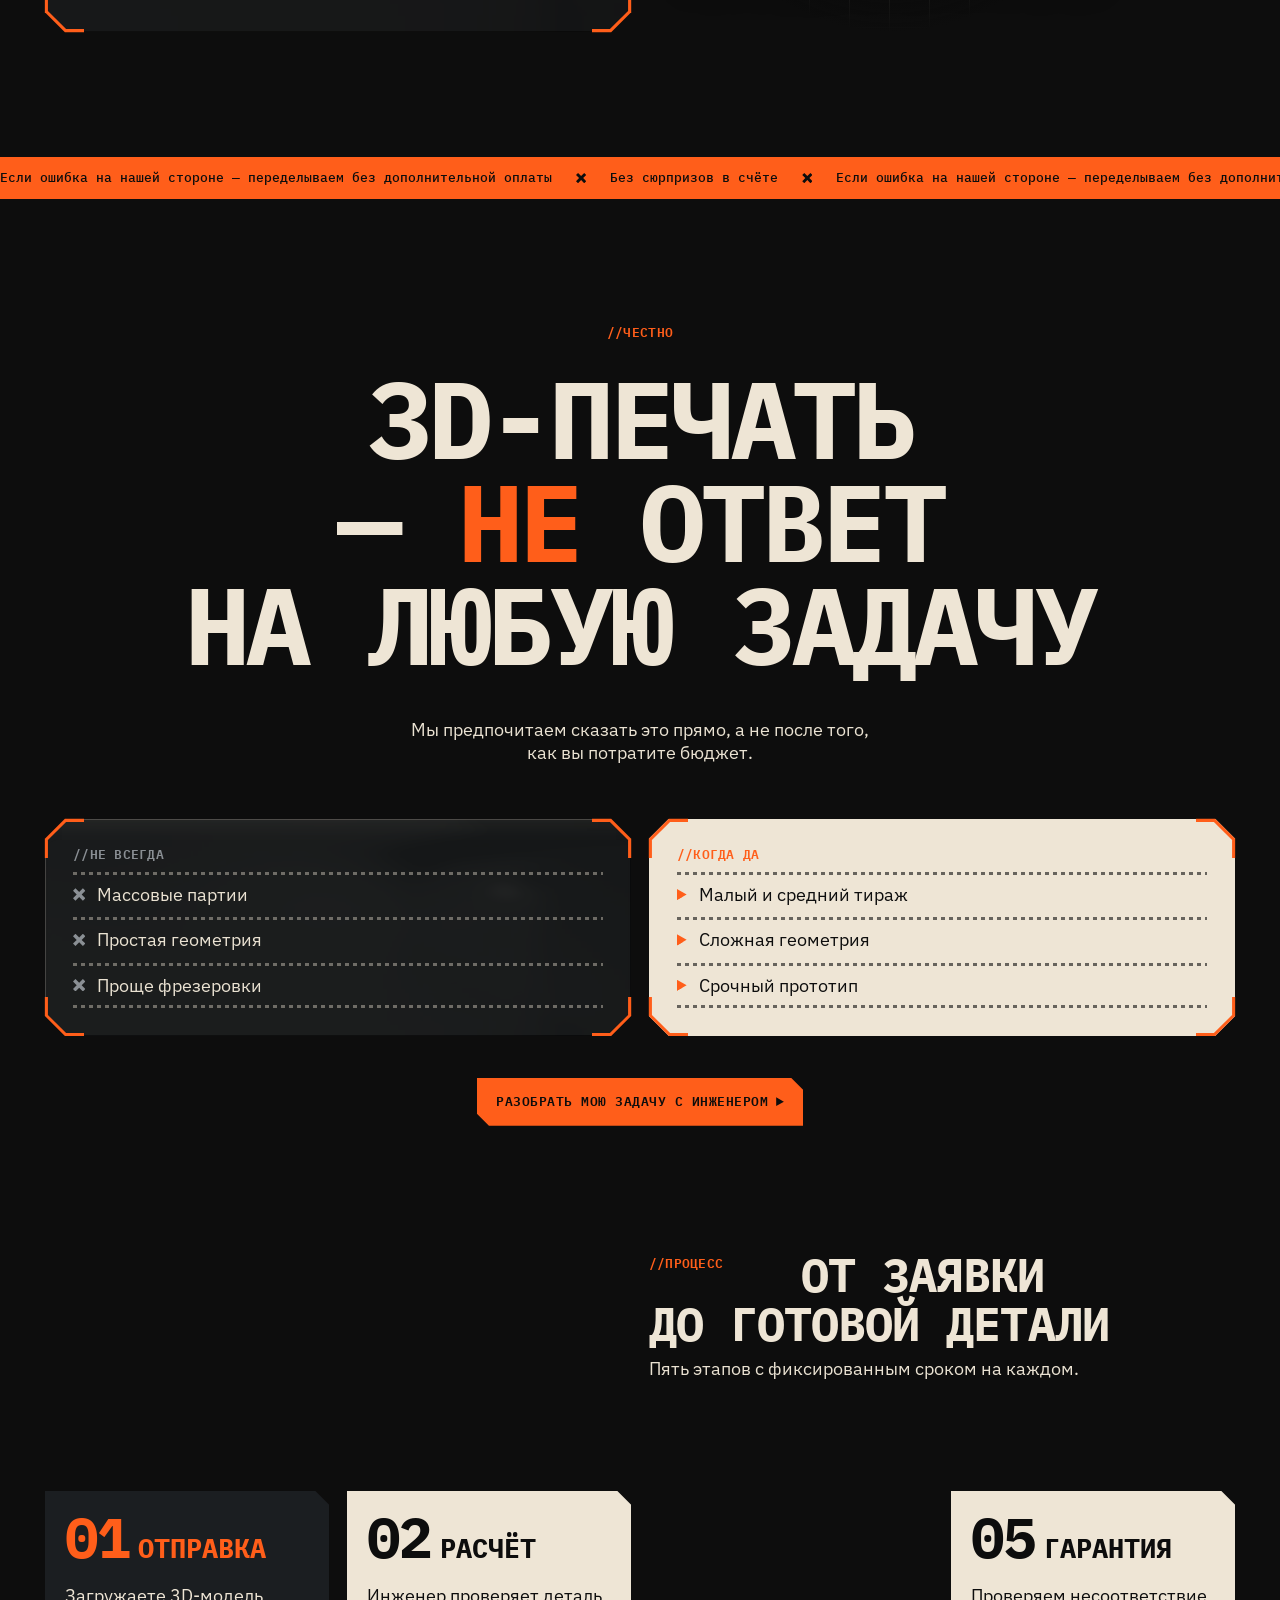
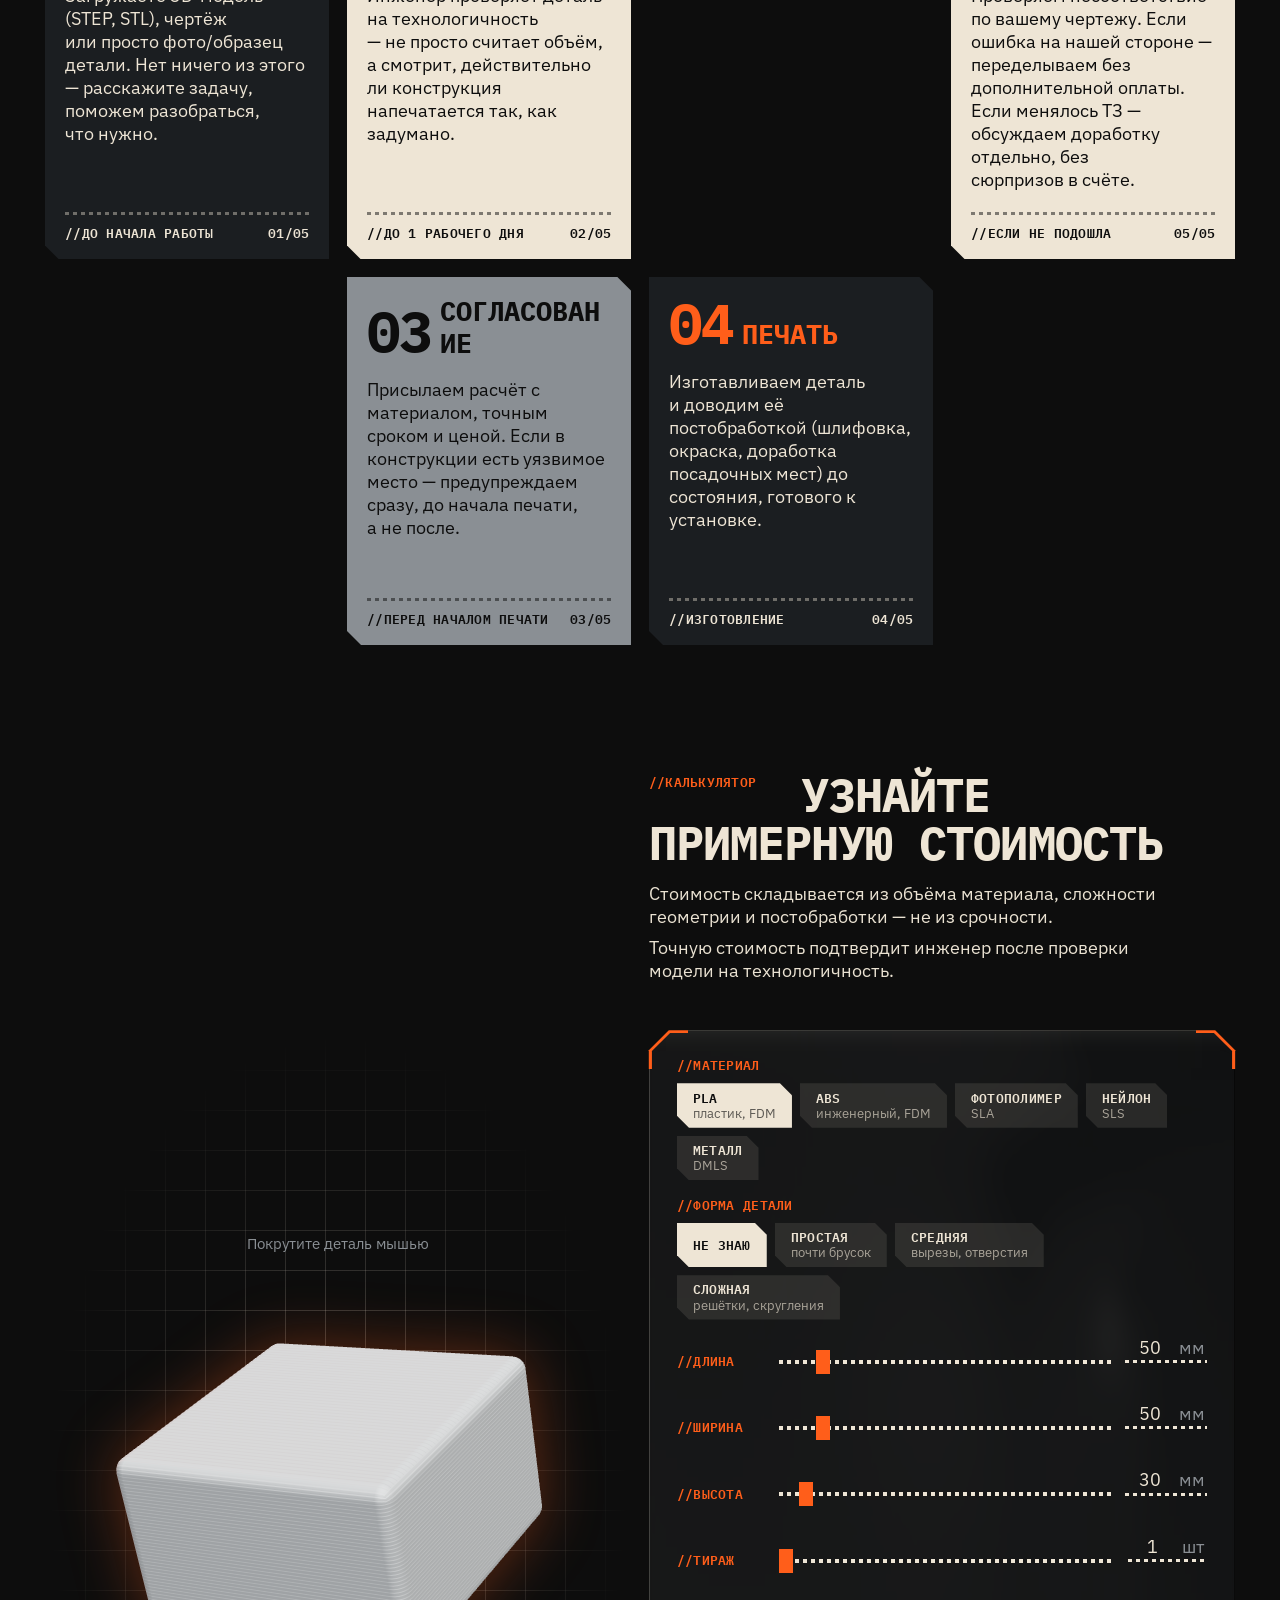
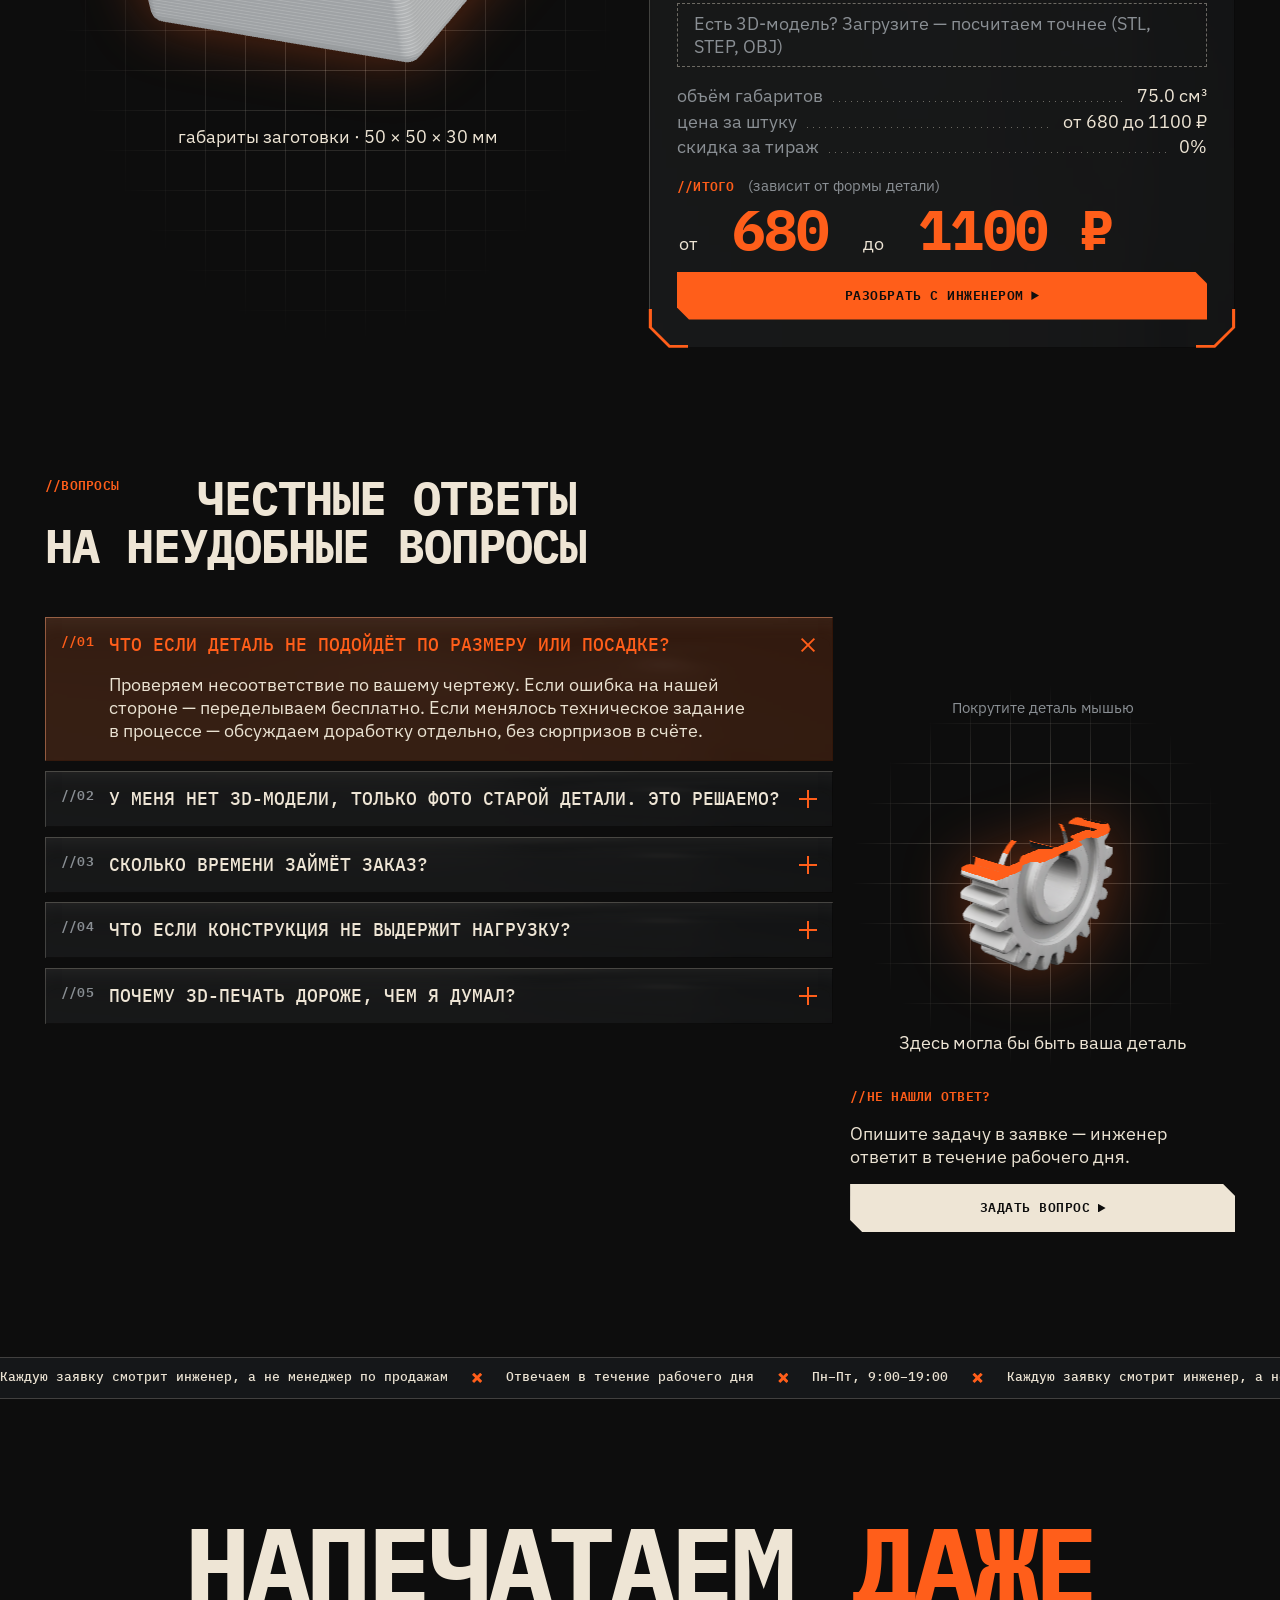
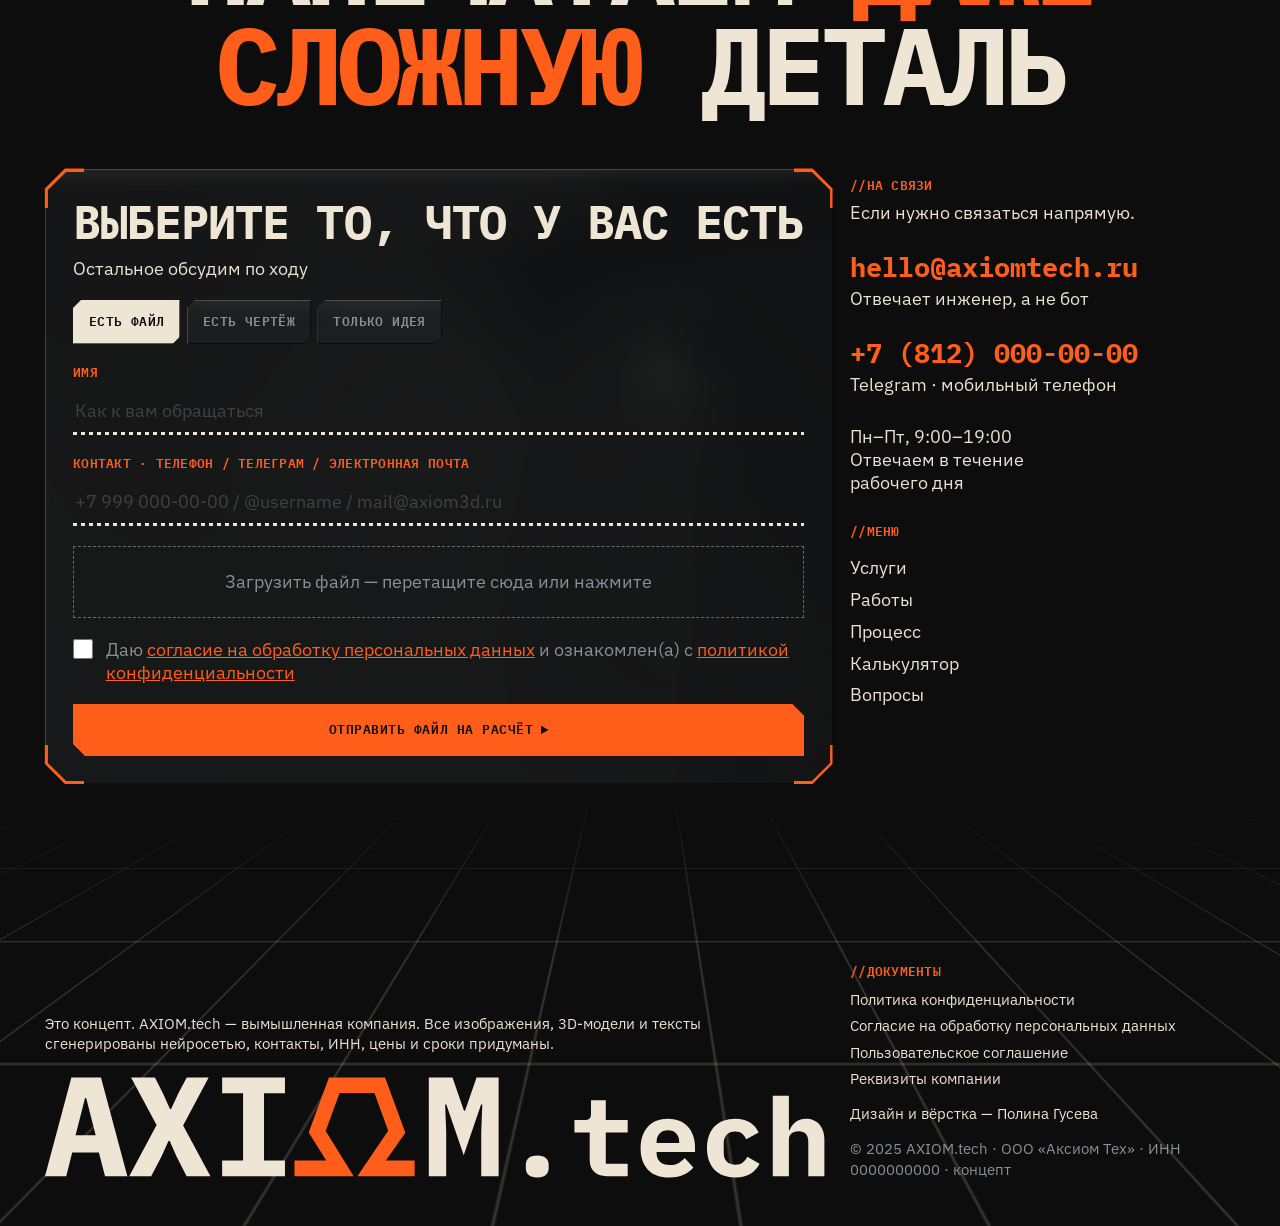
==== commit d99e90a1: "Footer grid on phones now matches the hero floor On phones the footer's perspective grid was stretch" ====
--- a/index.html
+++ b/index.html
@@ -49,7 +49,7 @@
   <link rel="stylesheet" href="css/progress.css">
 <link rel="stylesheet" href="lib/lenis.css">
   <link rel="stylesheet" href="css/cursor.css?v=4">
-  <link rel="stylesheet" href="style.css?v=348">
+  <link rel="stylesheet" href="style.css?v=349">
   <script>document.documentElement.classList.add('js');</script>
 </head>
 <body>
--- a/style.css
+++ b/style.css
@@ -2420,3 +2420,12 @@
 
 /* Этапы: в тёмных карточках (01 и 04), где номер оранжевый, заголовок тоже оранжевый */
 .proc .pcard--dark h3 { color: var(--orange); }
+
+/* Футер на телефоне: сетка как на главном экране — полоса внизу, линии расходятся от центра симметрично (одна линия точно по центру),
+   вдали поперечные линии густеют и растворяются, как у пола в первом экране */
+@media (max-width: 1000px) {
+  .foot__floor { top: auto; bottom: 0; height: 24rem; perspective: 360px;
+    -webkit-mask-image: linear-gradient(to bottom, transparent 0, #000 45%, #000 100%); mask-image: linear-gradient(to bottom, transparent 0, #000 45%, #000 100%); }
+  .foot__floor::before { left: -80%; right: -80%; bottom: -30%; transform: rotateX(72deg);
+    background: linear-gradient(90deg, rgba(238, 229, 213, 0.24) 1px, transparent 1px) calc(50% + 24px) 0 / 48px 48px, linear-gradient(rgba(238, 229, 213, 0.24) 1px, transparent 1px) 0 0 / 48px 48px; }
+}
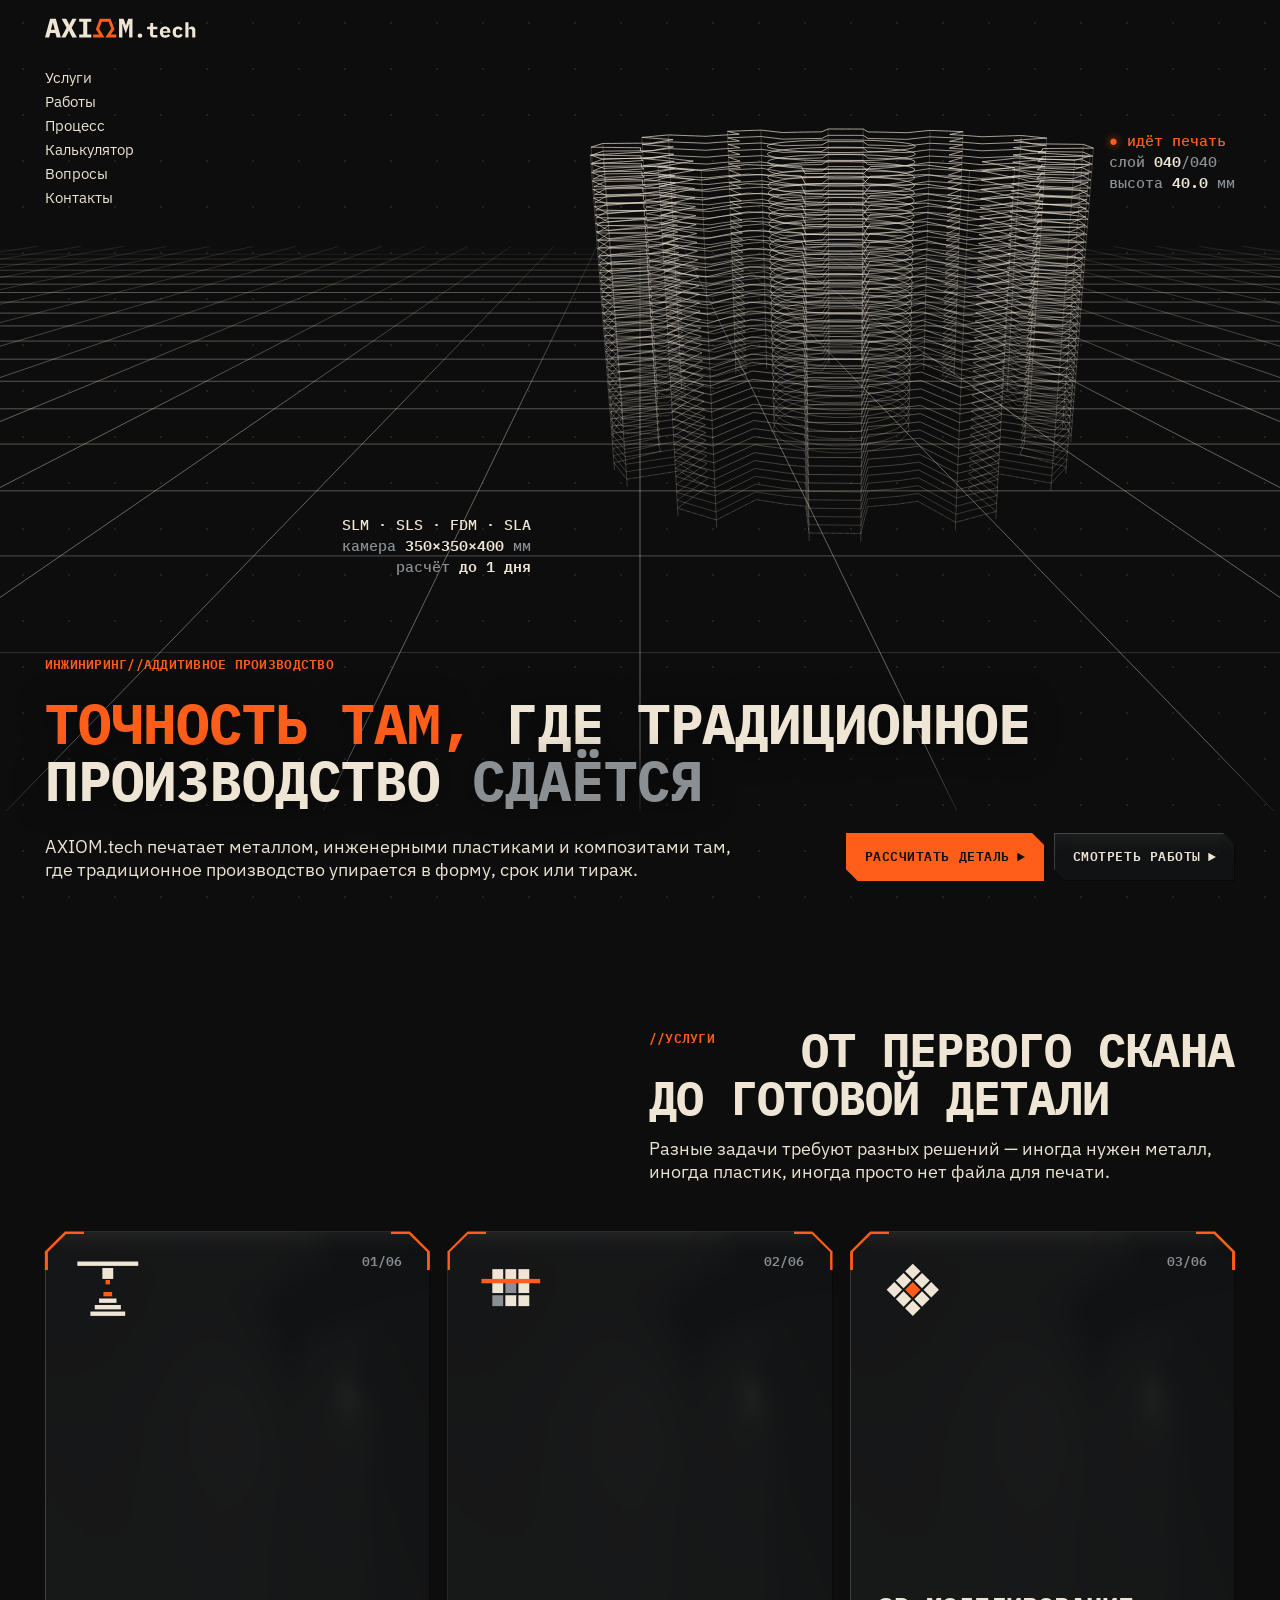
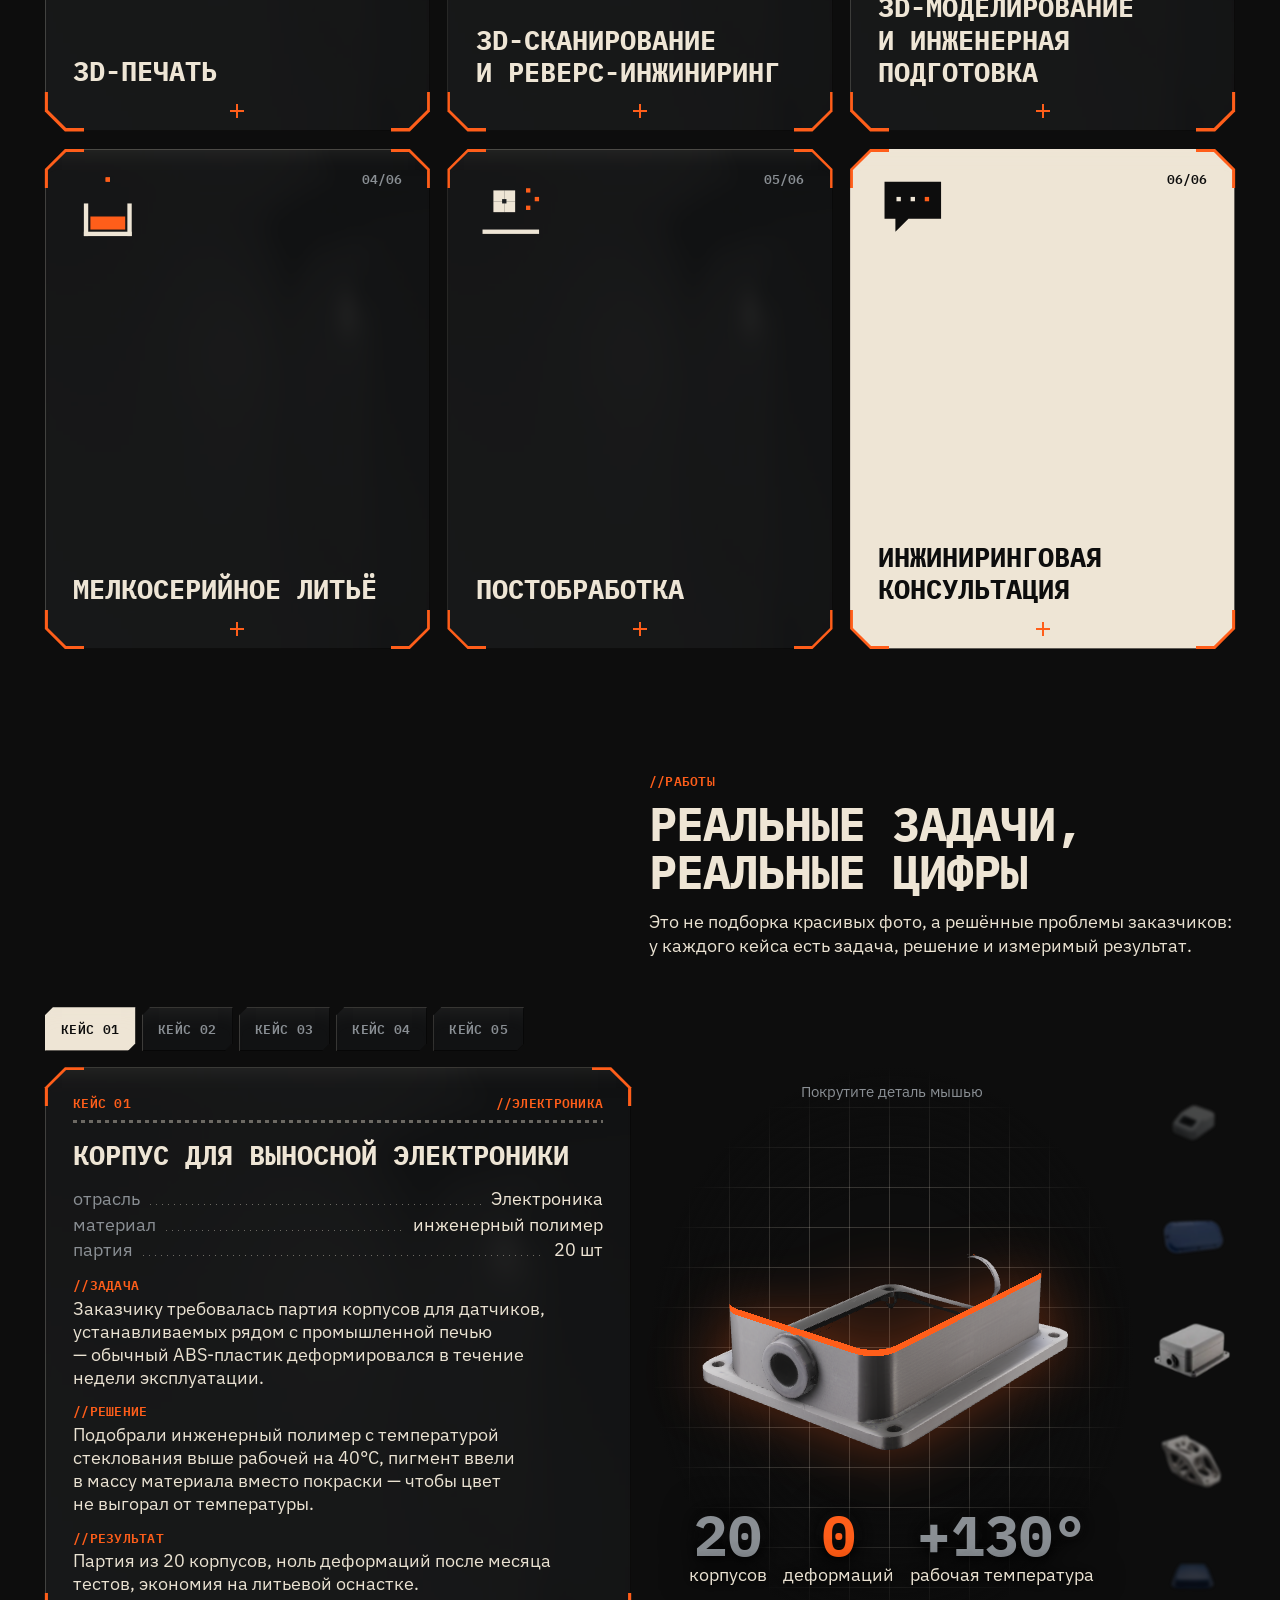
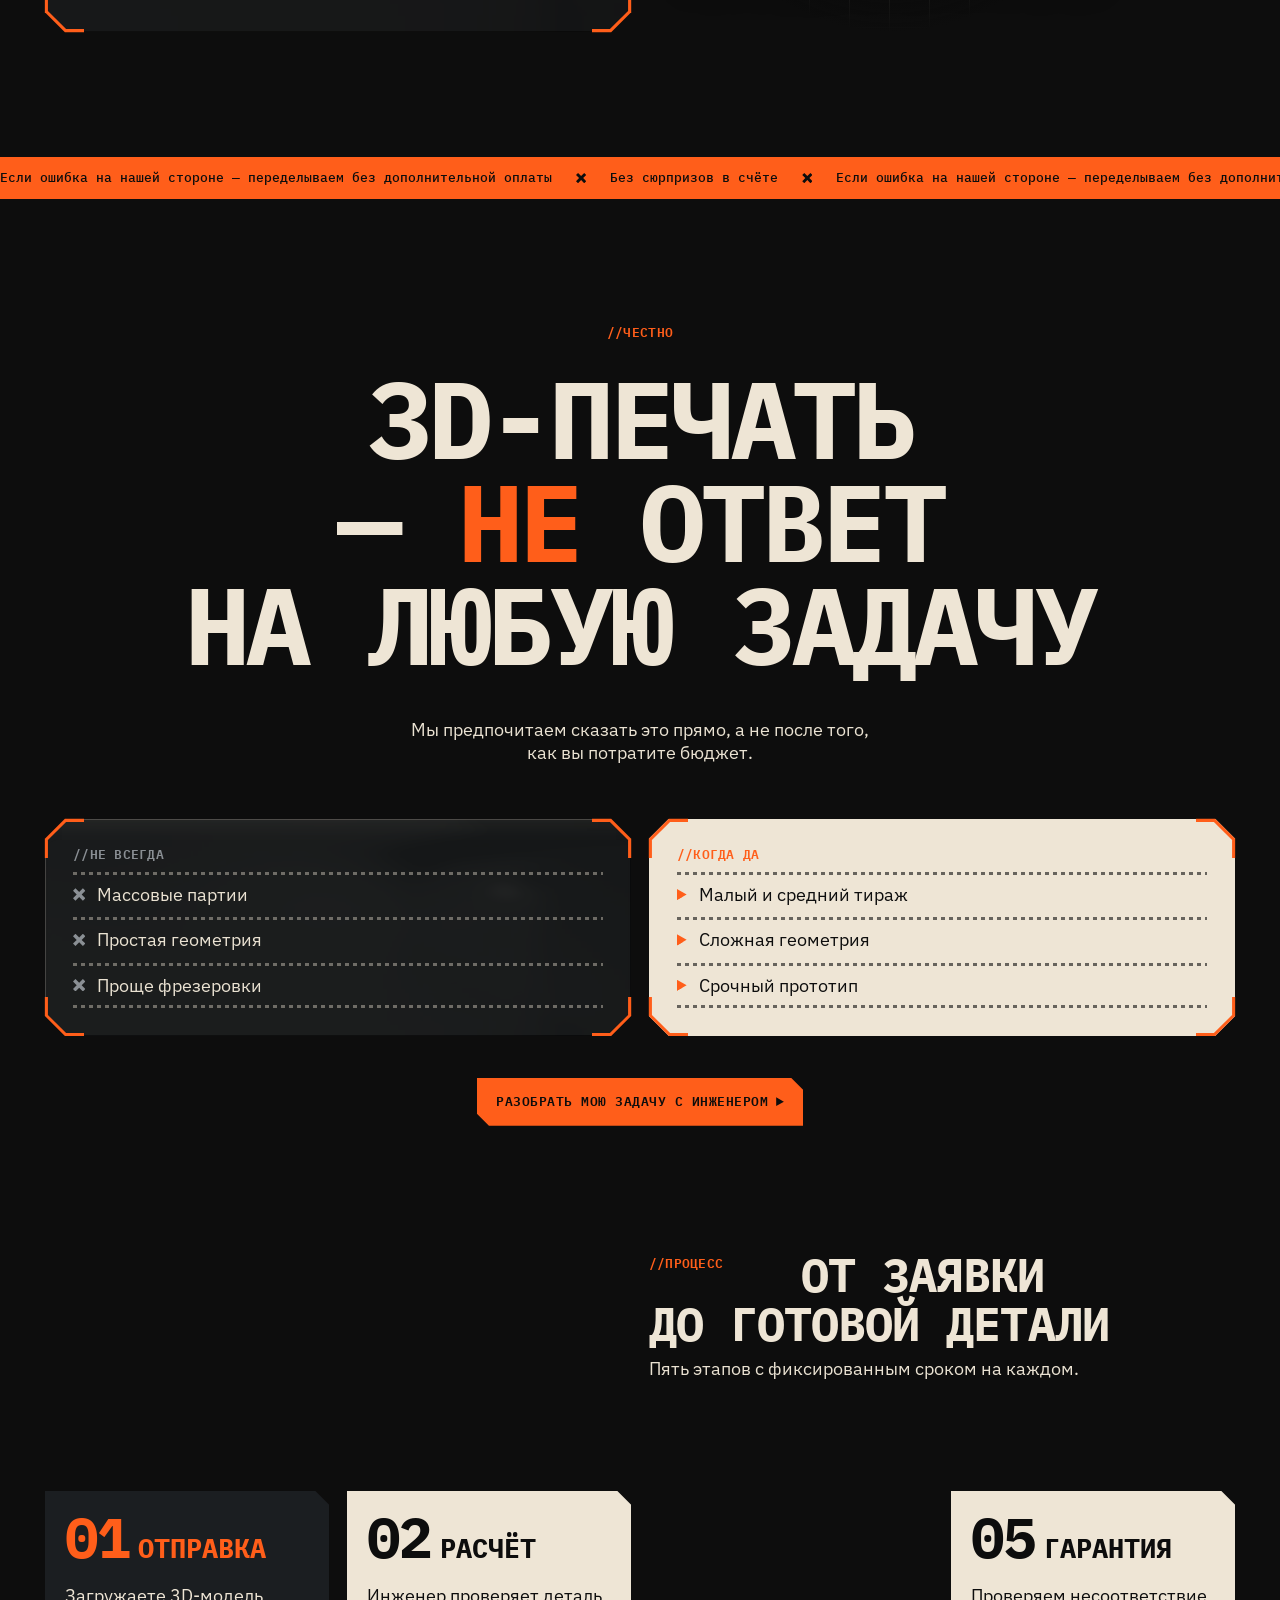
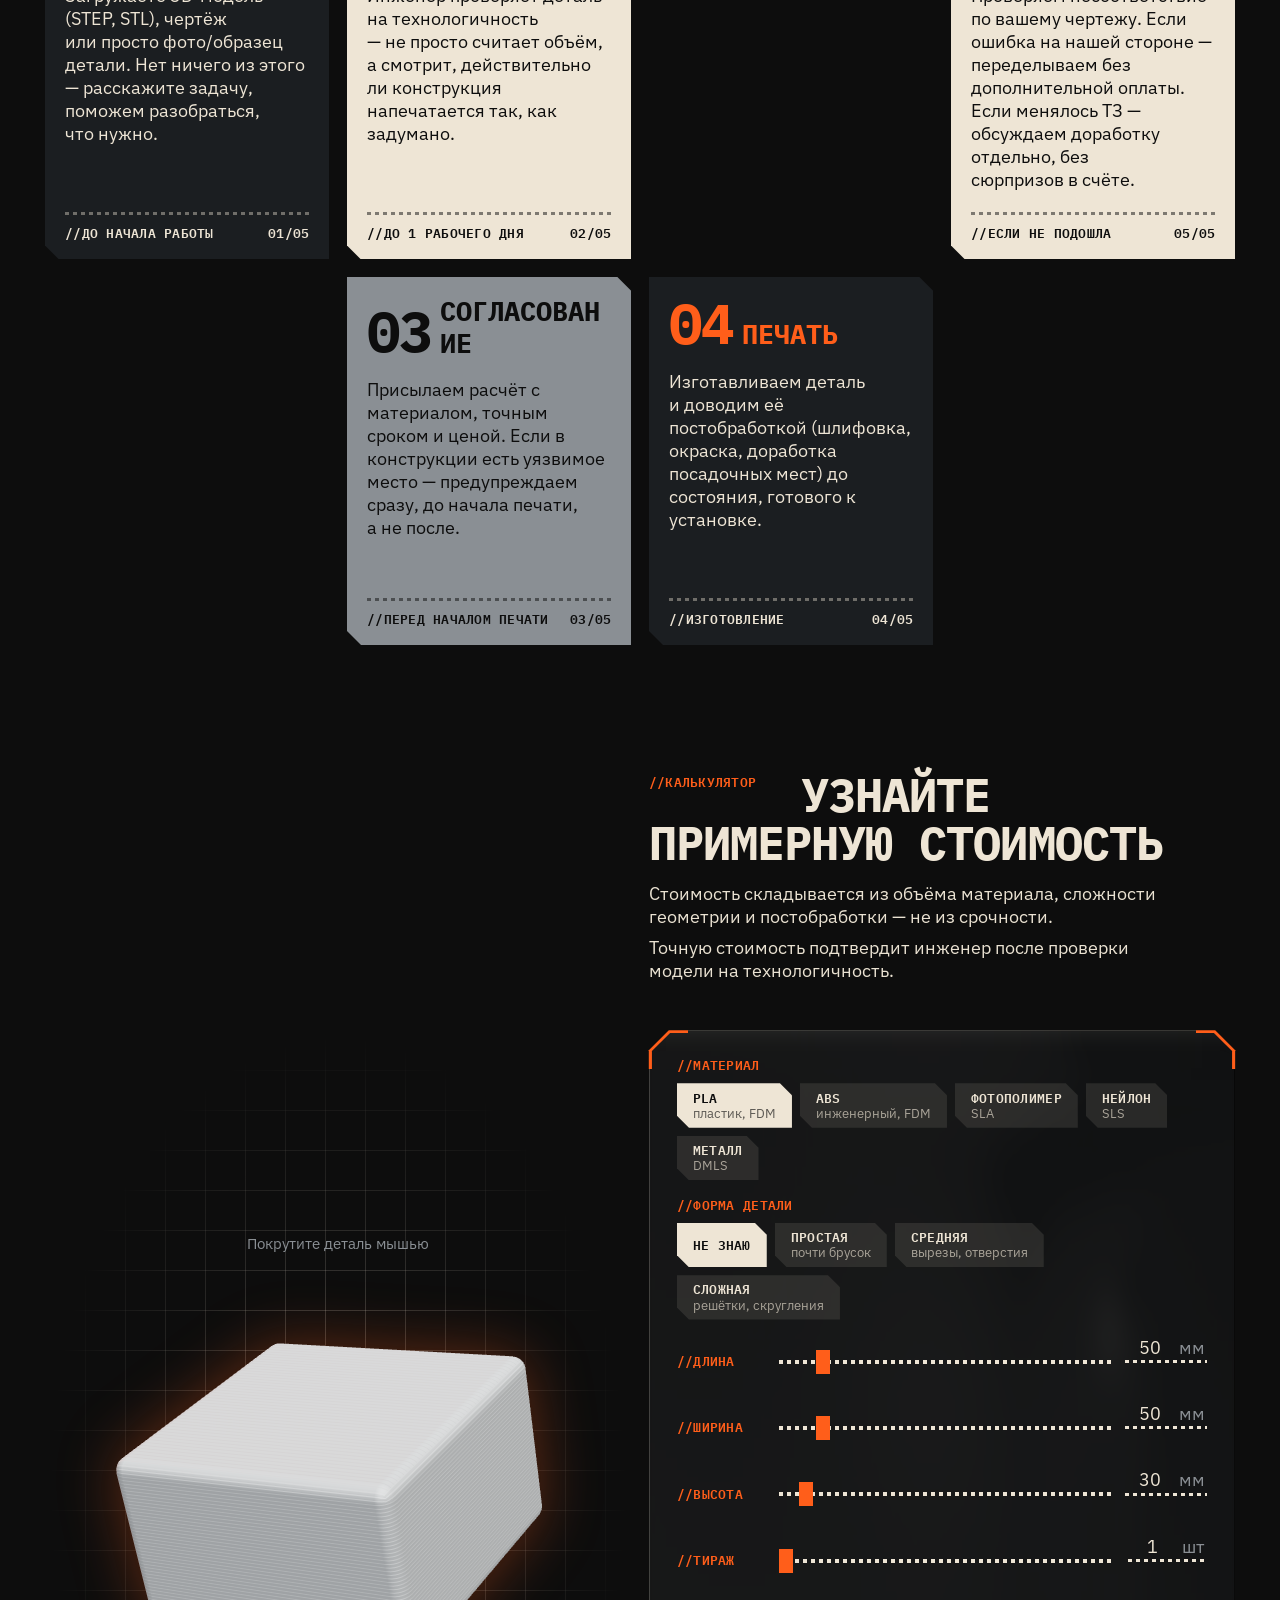
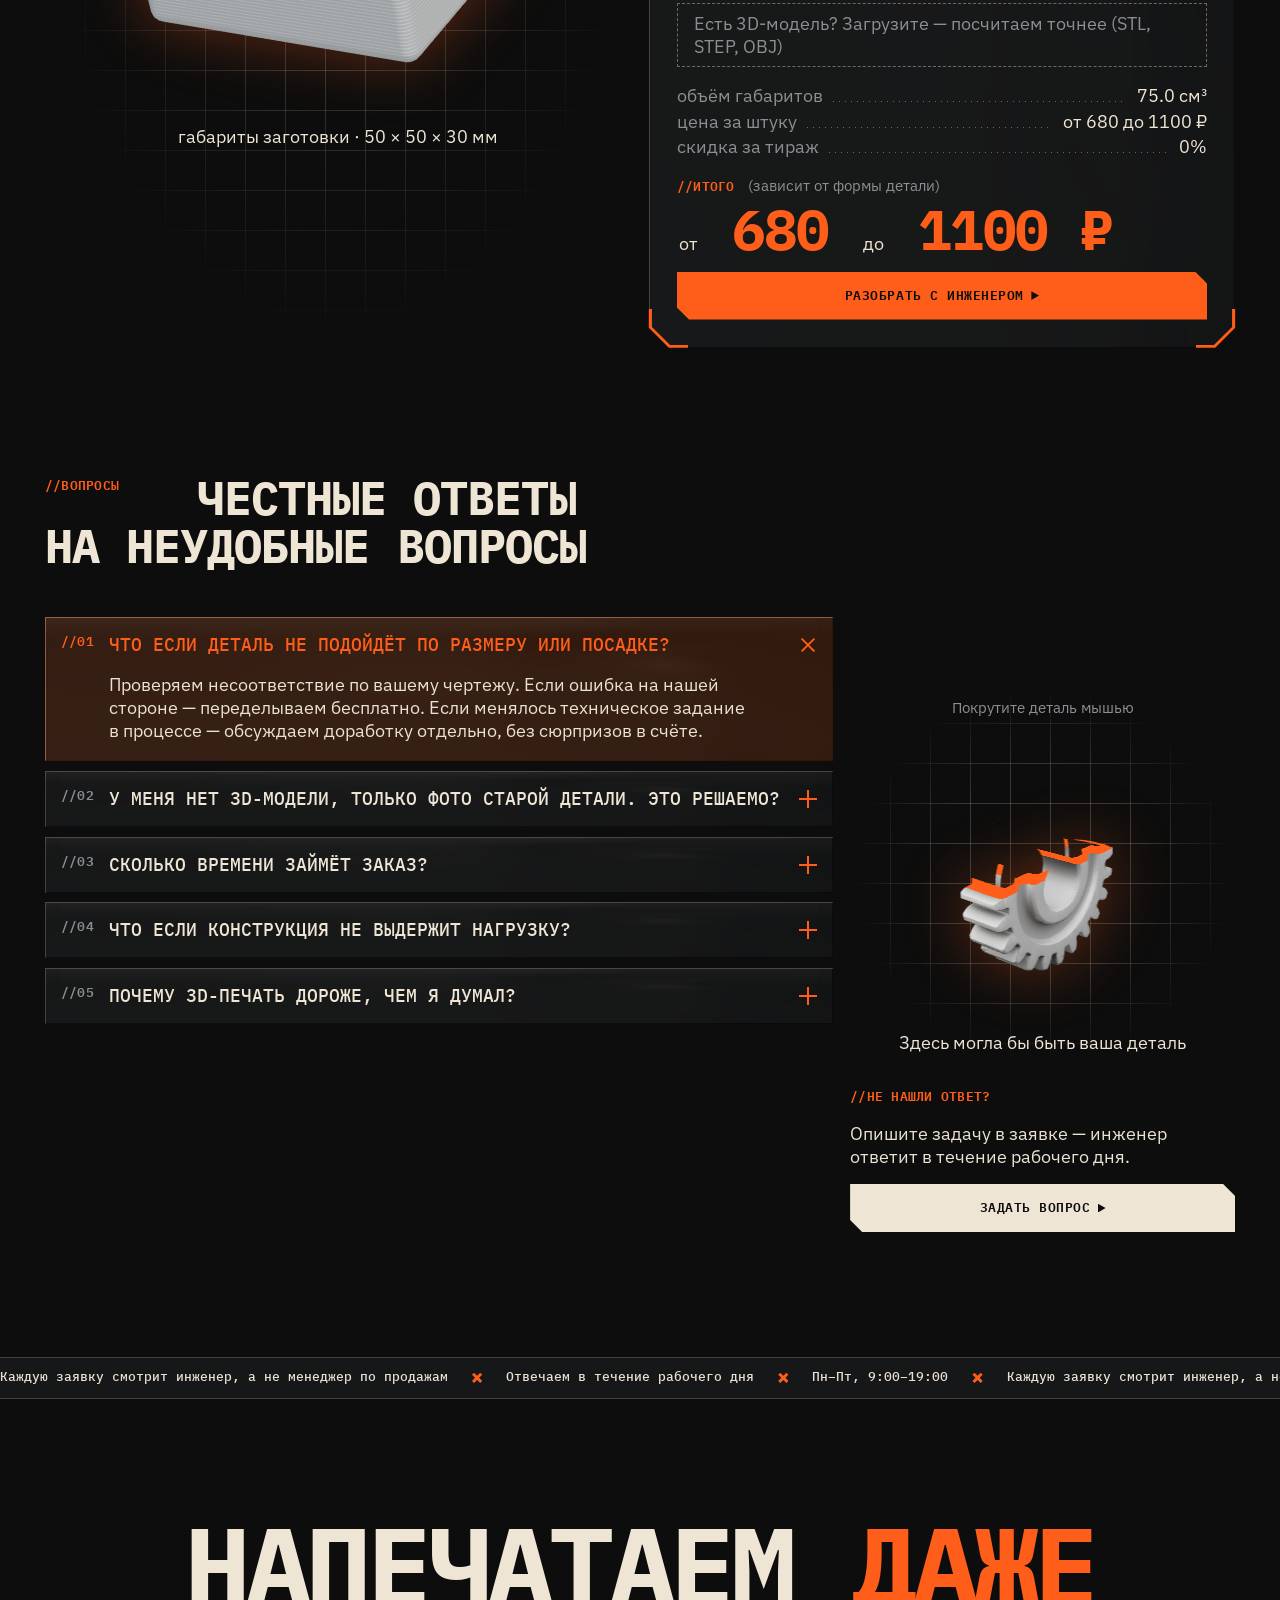
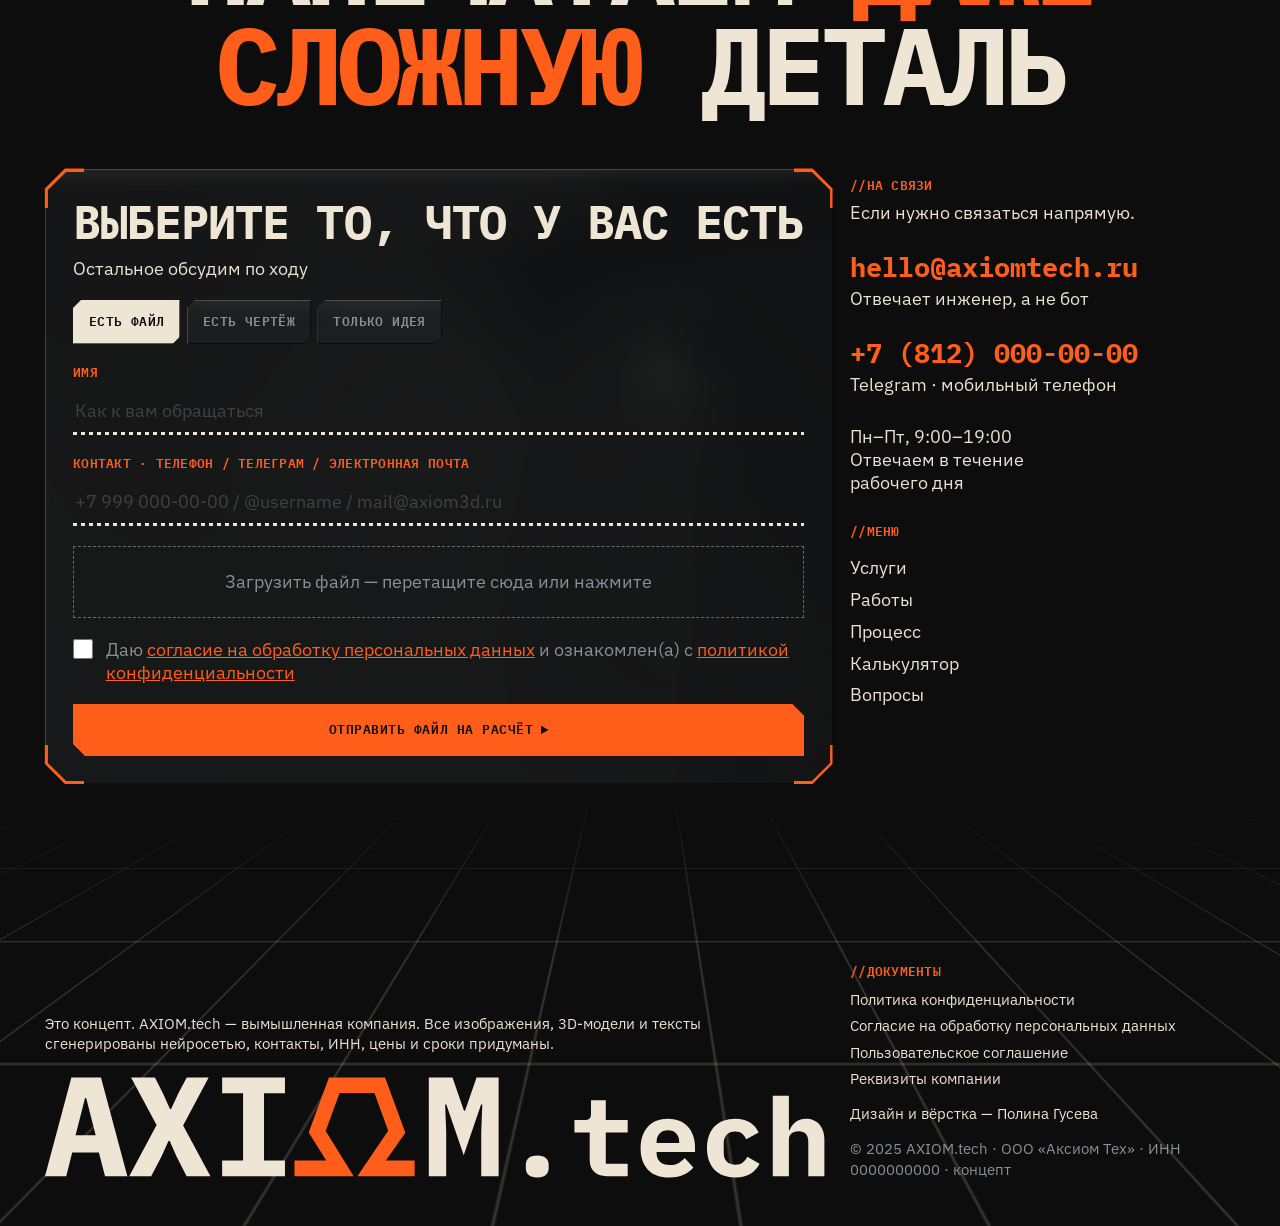
==== commit 5b48b360: "Stop iOS Safari from recolouring the INN digits Safari on iPhone auto-detects long digit strings as " ====
--- a/index.html
+++ b/index.html
@@ -5,6 +5,7 @@
   <meta name="viewport" content="width=device-width, initial-scale=1">
   <title>AXIOM.tech —&nbsp;3D-печать и&nbsp;аддитивное производство на&nbsp;заказ</title>
   <meta name="description" content="Печатаем металлом, инженерными пластиками и композитами там, где традиционное производство сдаётся. SLM, SLS, FDM, SLA. Расчёт за день.">
+  <meta name="format-detection" content="telephone=no, date=no, address=no, email=no">
   <meta name="theme-color" content="#0d0d0d">
   <style>
     #axpre{display:none;position:fixed;inset:0;z-index:2147483000;pointer-events:none}
@@ -49,7 +50,7 @@
   <link rel="stylesheet" href="css/progress.css">
 <link rel="stylesheet" href="lib/lenis.css">
   <link rel="stylesheet" href="css/cursor.css?v=4">
-  <link rel="stylesheet" href="style.css?v=349">
+  <link rel="stylesheet" href="style.css?v=350">
   <script>document.documentElement.classList.add('js');</script>
 </head>
 <body>
--- a/style.css
+++ b/style.css
@@ -2429,3 +2429,6 @@
   .foot__floor::before { left: -80%; right: -80%; bottom: -30%; transform: rotateX(72deg);
     background: linear-gradient(90deg, rgba(238, 229, 213, 0.24) 1px, transparent 1px) calc(50% + 24px) 0 / 48px 48px, linear-gradient(rgba(238, 229, 213, 0.24) 1px, transparent 1px) 0 0 / 48px 48px; }
 }
+
+/* Safari на iPhone сам превращает цифровые строки (ИНН и т. п.) в «телефонные ссылки» и перекрашивает их — оставляем цвет текста */
+a[x-apple-data-detectors] { color: inherit !important; text-decoration: none !important; font: inherit !important; }
